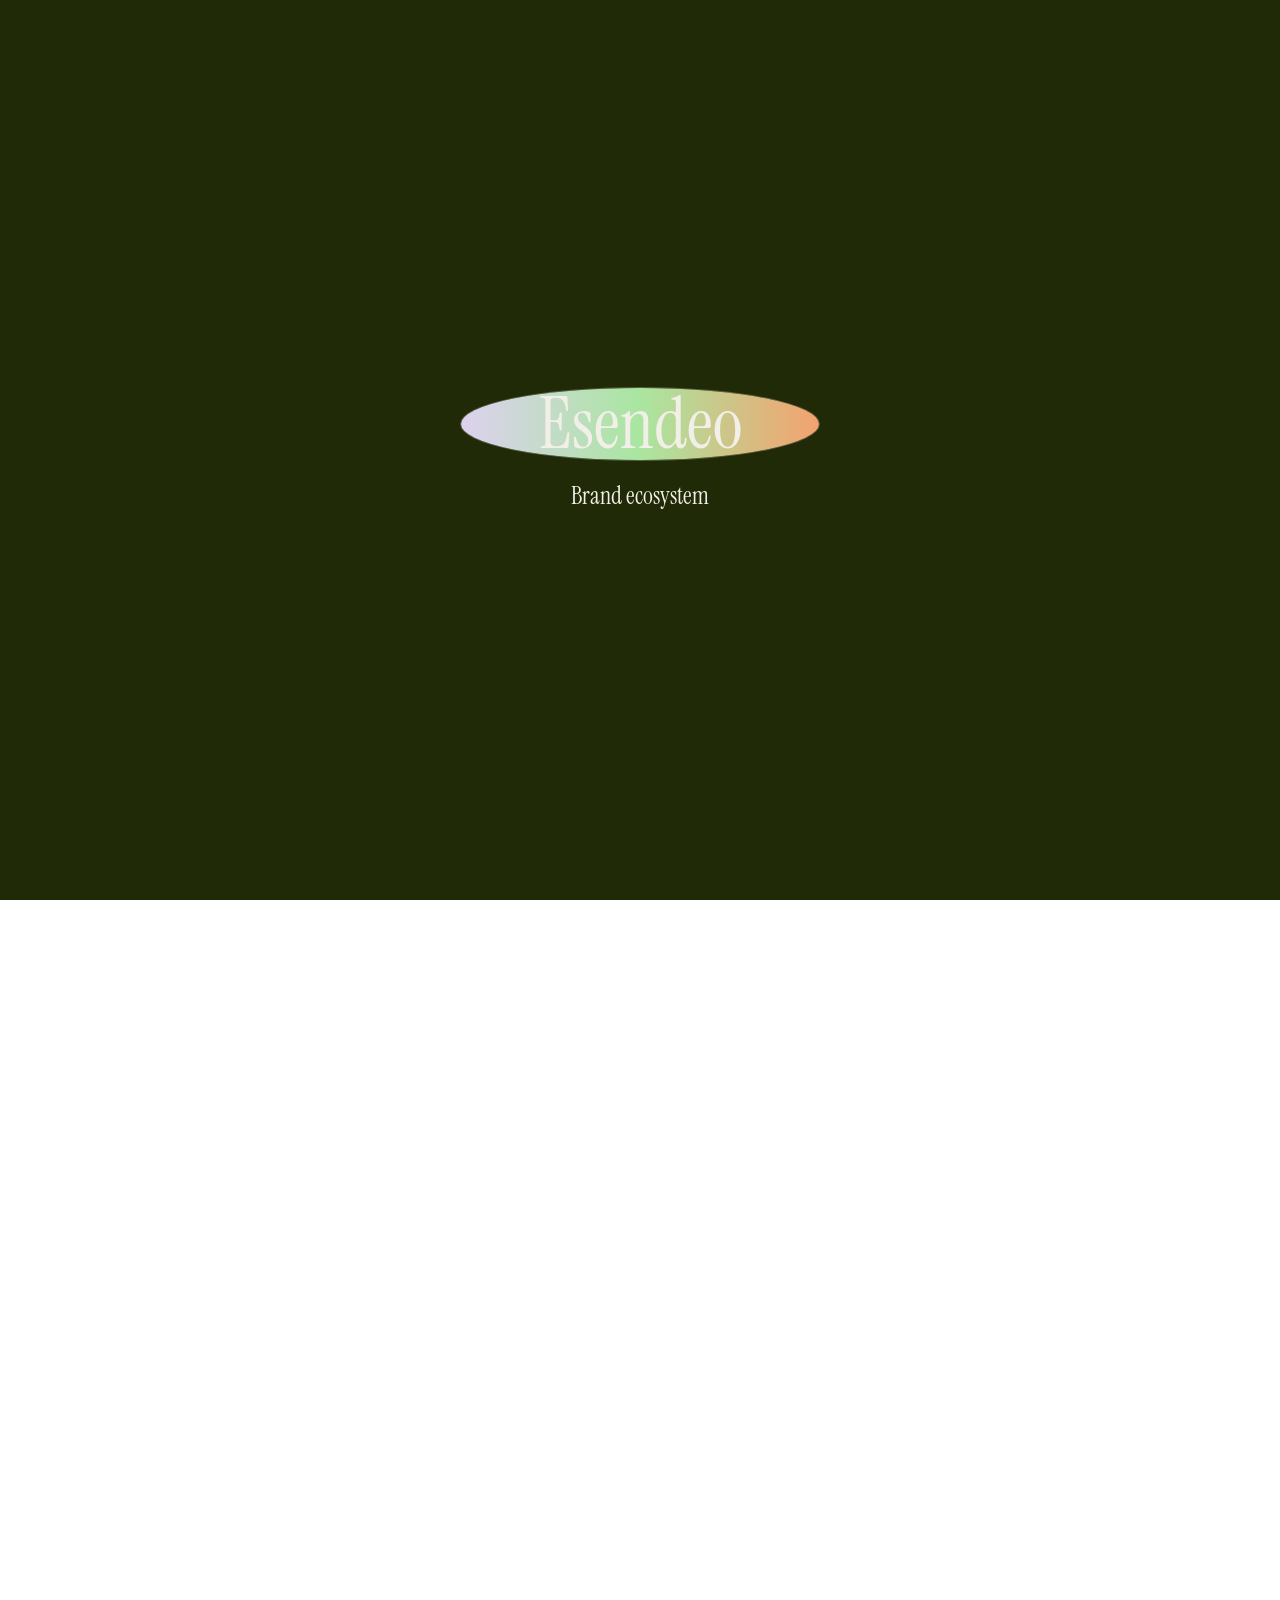
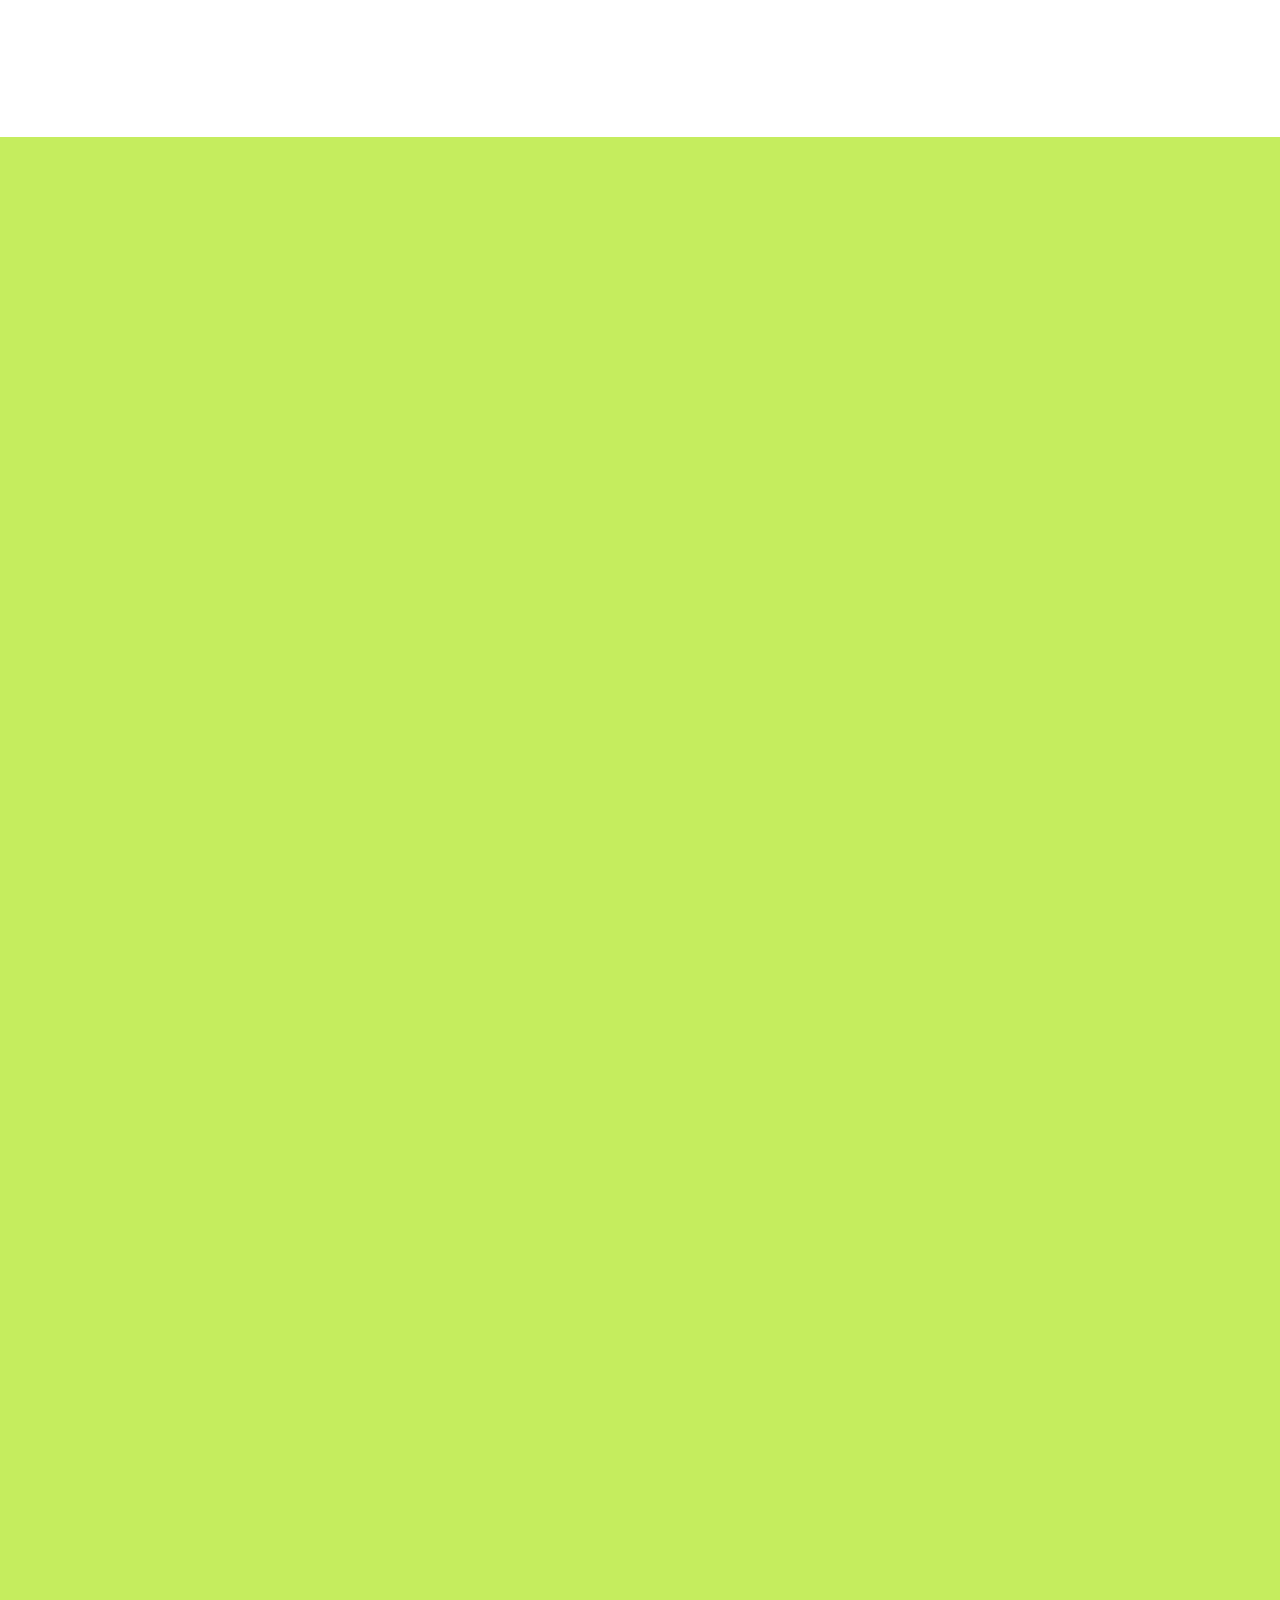
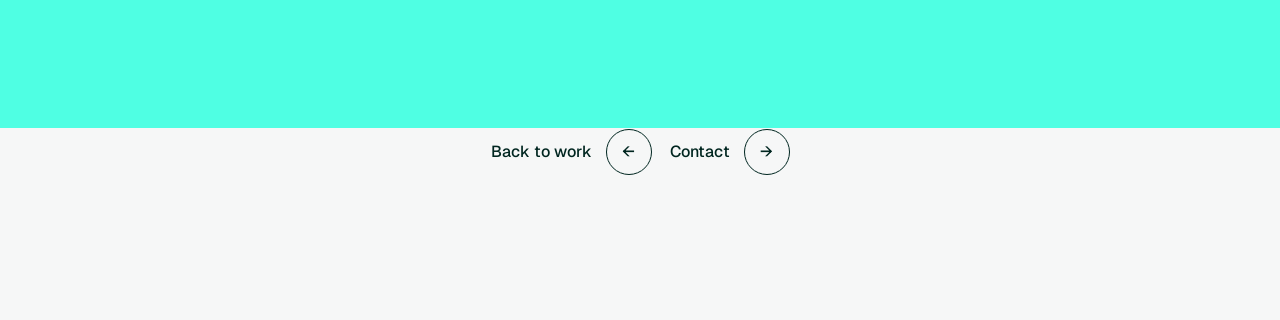
==== esendeo-brand-ecosystem.html @ ac30a831 "Add Esendeo brand ecosystem case study" ====
<!doctype html>
<html lang="en">
  <head>
    <meta charset="UTF-8" />
    <meta name="viewport" content="width=device-width, initial-scale=1.0" />
    <meta
      name="description"
      content="Esendeo case study by Chloé Chen: one visual foundation extended across brand identity, web design and communication."
    />
    <title>Esendeo Brand Ecosystem — Chloé Chen</title>
    <link rel="preconnect" href="https://fonts.googleapis.com" />
    <link rel="preconnect" href="https://fonts.gstatic.com" crossorigin />
    <link
      href="https://fonts.googleapis.com/css2?family=Geist:wght@300;400;500;600&amp;family=Instrument+Serif:ital,wght@0,400;1,400&amp;display=swap"
      rel="stylesheet"
    />
    <link rel="stylesheet" href="./src/styles.css?v=42" />
  </head>
  <body class="is-loading" data-page="case">
    <a class="skip-link" href="#main">Skip to content</a>
    <div class="loader" id="loader" aria-hidden="true">
      <div class="loader-mark"><span>Esendeo</span><i></i></div>
      <p>Brand ecosystem</p>
    </div>
    <div class="page-texture" aria-hidden="true"></div>

    <header class="header" aria-label="Portfolio navigation">
      <a class="brand" href="./index.html" aria-label="Chloé Chen home">
        <span>CC</span>
        <strong>Chloé Chen</strong>
      </a>
      <div class="header-center">
        <span>Product designer</span>
        <span>Case study · Brand to digital</span>
      </div>
      <nav class="nav" aria-label="Main navigation">
        <a href="./index.html">Home</a>
        <a class="is-active" href="./work.html">Work</a>
        <a href="./about.html">About</a>
        <a href="./contact.html">Contact</a>
      </nav>
    </header>

    <main class="case case--esendeo es3" id="main">
      <section class="es3-hero" aria-labelledby="es-title">
        <div class="es3-hero__copy reveal">
          <p>Brand identity · Web design · Communication</p>
          <h1 id="es-title">Esendeo</h1>
          <h2>One visual foundation.<br />An entire brand ecosystem.</h2>
        </div>
        <div class="es3-hero__composition reveal">
          <figure class="es3-hero__browser">
            <div><i></i><i></i><i></i><span>esendeo.com</span></div>
            <picture><img src="./assets/esendeo/source-website-home.png" alt="Esendeo homepage" /></picture>
          </figure>
          <figure class="es3-hero__logo"><img src="./assets/esendeo/source-logo-primary.png" alt="Esendeo logo" /></figure>
          <figure class="es3-hero__detail"><img src="./assets/esendeo/source-website-features.png" alt="Esendeo solution page detail" /></figure>
          <span class="es3-hero__loop" aria-hidden="true"></span>
        </div>
        <dl class="es3-meta reveal">
          <div><dt>Role</dt><dd>Product Designer</dd></div>
          <div><dt>Scope</dt><dd>Identity · Website · Communication</dd></div>
          <div><dt>Period</dt><dd>2022–2023</dd></div>
        </dl>
      </section>

      <section class="es3-context">
        <p class="es3-context__index reveal">01 / The world</p>
        <h2 class="reveal">Not a brand, a website and a campaign.<br /><em>One recognisable visual world.</em></h2>
        <p class="reveal">Esendeo is a SaaS platform for e-commerce logistics. I connected its identity, digital experience and communication into a system that could explain a complex B2B offer without becoming cold or generic.</p>
      </section>

      <section class="es3-foundation" aria-labelledby="foundation-title">
        <header class="es3-section-head reveal">
          <span>02 / The foundation</span>
          <h2 id="foundation-title">The visual grammar behind every touchpoint.</h2>
          <p>Bold Satoshi typography, a broad but controlled colour scale, organic crops and direct hierarchy gave the system both clarity and range.</p>
        </header>
        <div class="es3-foundation__canvas reveal">
          <div class="es3-type"><small>Satoshi / Bold</small><strong>We do<br />care.</strong><b>Brand typography became digital hierarchy.</b></div>
          <figure class="es3-logo"><img src="./assets/esendeo/source-logo-primary.png" alt="Esendeo primary logo lockup" loading="lazy" /></figure>
          <div class="es3-palette" aria-label="Esendeo brand palette">
            <span style="--c:#4fffe3"><b>Aqua</b><small>#4FFFE3</small></span>
            <span style="--c:#61c6ed"><b>Blue</b><small>#61C6ED</small></span>
            <span style="--c:#875eed"><b>Purple</b><small>#875EED</small></span>
            <span style="--c:#ed875e"><b>Orange</b><small>#ED875E</small></span>
            <span style="--c:#c5ed5e"><b>Lime</b><small>#C5ED5E</small></span>
          </div>
          <figure class="es3-type-spec"><img src="./assets/esendeo/source-typography-title.png" alt="Esendeo typography system" loading="lazy" /></figure>
          <div class="es3-principles"><span>Functional minimalism</span><span>Tech + human</span><span>Built to expand</span></div>
        </div>
      </section>

      <section class="es3-website" aria-labelledby="web-title">
        <header class="es3-section-head reveal">
          <span>03 / From identity to interface</span>
          <h2 id="web-title">The website made the system move.</h2>
          <p>Colour sets context. Type builds hierarchy. Cropped people and product moments make logistics concrete. The same grammar adapts to different audiences without changing identity.</p>
        </header>
        <div class="es3-tour reveal">
          <div class="es3-browser">
            <div class="es3-browser__bar"><i></i><i></i><i></i><span>esendeo.com</span></div>
            <div class="es3-browser__screen"><img src="./assets/esendeo/source-website-home.png" alt="Animated tour through the Esendeo homepage" loading="lazy" /></div>
          </div>
          <aside><img src="./assets/esendeo/source-website-home.png" alt="Full Esendeo homepage overview" loading="lazy" /><span>Full page / structure</span></aside>
        </div>
        <div class="es3-web-details reveal">
          <figure class="es3-web-detail es3-web-detail--hero"><img src="./assets/esendeo/source-website-features.png" alt="Esendeo solution page hero and social proof" loading="lazy" /><figcaption>Audience-specific entry point</figcaption></figure>
          <figure class="es3-web-detail es3-web-detail--flow"><img src="./assets/esendeo/source-website-home.png" alt="Esendeo four-step logistics flow" loading="lazy" /><figcaption>Product story as a visual rhythm</figcaption></figure>
          <figure class="es3-web-detail es3-web-detail--system"><img src="./assets/esendeo/source-website-solution-a.png" alt="Esendeo responsive solution page" loading="lazy" /><figcaption>One system, a different business context</figcaption></figure>
        </div>
      </section>

      <section class="es3-ecosystem" aria-labelledby="ecosystem-title">
        <header class="es3-section-head reveal">
          <span>04 / Brand ecosystem</span>
          <h2 id="ecosystem-title">One visual system, many touchpoints.</h2>
          <p>The identity continued into partner newsletters and printed sales material. Different formats, same voice—and enough flexibility to let each piece have its own composition.</p>
        </header>
        <div class="es3-ecosystem__composition reveal">
          <figure class="es3-mail es3-mail--shipping"><img src="./assets/esendeo/source-newsletter-shippingbo.png" alt="Esendeo and Shippingbo partnership newsletter" loading="lazy" /></figure>
          <figure class="es3-mail es3-mail--brick"><img src="./assets/esendeo/source-newsletter-brick.png" alt="Esendeo and Brick Par Brick partnership newsletter" loading="lazy" /></figure>
          <figure class="es3-flyer es3-flyer--a"><img src="./assets/esendeo/source-flyer-front.png" alt="Esendeo printed flyer" loading="lazy" /></figure>
          <figure class="es3-flyer es3-flyer--b"><img src="./assets/esendeo/source-flyer-front-v2.png" alt="Alternative Esendeo printed flyer" loading="lazy" /></figure>
          <strong aria-hidden="true">Designed to stay<br />consistent as it grows.</strong>
        </div>
      </section>

      <section class="es3-outcome">
        <p class="reveal">The result</p>
        <h2 class="reveal">A shared foundation teams could reuse—without every new touchpoint starting from zero.</h2>
        <div class="es3-outcome__list reveal"><span>Consistent brand expression</span><span>Reusable digital patterns</span><span>Clearer cross-team production</span></div>
      </section>

      <section class="project-next">
        <a class="round-link" href="./work.html"><span>Back to work</span><i aria-hidden="true">←</i></a>
        <a class="round-link" href="./contact.html"><span>Contact</span><i aria-hidden="true">→</i></a>
      </section>
    </main>

    <script src="./src/main.js?v=20"></script>
  </body>
</html>
---- src/styles.css ----
:root {
  --paper: #f1efe7;
  --paper-deep: #e2dfd2;
  --ink: #344314;
  --ink-soft: rgba(52, 67, 20, 0.68);
  --night: #202a06;
  --lilac: #ddd1ef;
  --blue: #cfe9f8;
  --green: #a9e6a0;
  --orange: #f4a26f;
  --rose: #efb9c8;
  --cream: #fff9da;
  --line: rgba(52, 67, 20, 0.16);
  --line-strong: rgba(52, 67, 20, 0.34);
  --font-sans: "Geist", -apple-system, BlinkMacSystemFont, "Segoe UI", sans-serif;
  --font-serif: "Instrument Serif", Georgia, serif;
  --grid: minmax(20px, 50px) repeat(5, minmax(0, 1fr)) minmax(20px, 50px);
  --ease: cubic-bezier(0.22, 1, 0.36, 1);
}

/* Esendeo final web case — composed from the original source-file nodes. */
.es3 {
  --es3-ink: #002620;
  --es3-aqua: #4fffe3;
  --es3-blue: #61c6ed;
  --es3-purple: #875eed;
  --es3-orange: #ed875e;
  --es3-lime: #c5ed5e;
  --es3-paper: #f6f7f7;
  color: var(--es3-ink);
  background: var(--es3-paper);
  font-family: "Satoshi", var(--font-sans);
}

.es3 figure { margin: 0; }
.es3 img { display: block; width: 100%; }

.es3-hero {
  position: relative;
  display: grid;
  grid-template-columns: minmax(420px, .78fr) minmax(560px, 1.22fr);
  align-items: center;
  min-height: 100dvh;
  padding: 124px 50px 62px;
  overflow: hidden;
  background: #f7f7f5;
}

.es3-hero::before {
  content: "";
  position: absolute;
  width: 29vw;
  aspect-ratio: 1;
  left: -12vw;
  top: 18%;
  border: 1px solid rgba(0,38,32,.15);
  border-radius: 50%;
  background: var(--es3-lime);
}

.es3-hero__copy { position: relative; z-index: 4; align-self: center; }
.es3-hero__copy > p,
.es3-context__index,
.es3-section-head > span,
.es3-outcome > p {
  margin: 0 0 22px;
  font-size: 11px;
  font-weight: 600;
  letter-spacing: .15em;
  text-transform: uppercase;
}

.es3-hero__copy h1 {
  margin: 0;
  font-size: clamp(92px, 10.4vw, 180px);
  font-weight: 600;
  letter-spacing: -.085em;
  line-height: .75;
}

.es3-hero__copy h2 {
  max-width: 620px;
  margin: 42px 0 0;
  font-size: clamp(31px, 3vw, 52px);
  font-weight: 400;
  letter-spacing: -.05em;
  line-height: .98;
}

.es3-hero__composition { position: relative; z-index: 2; min-width: 0; aspect-ratio: 1.13; }
.es3-hero__browser {
  position: absolute;
  z-index: 2;
  inset: 8% -8% 4% 5%;
  overflow: hidden;
  border: 9px solid #111;
  border-bottom-width: 15px;
  border-radius: 16px 16px 8px 8px;
  background: white;
  box-shadow: 0 35px 70px rgba(0,38,32,.16);
  transform: rotate(2.5deg);
}
.es3-hero__browser > div { position: relative; display: flex; align-items: center; gap: 6px; height: 30px; padding: 0 12px; background: #f4f4f2; }
.es3-hero__browser > div i { width: 6px; height: 6px; border-radius: 50%; background: #bbb; }
.es3-hero__browser > div span { position: absolute; left: 50%; transform: translateX(-50%); color: #777; font-size: 9px; }
.es3-hero__browser picture { display: block; height: calc(100% - 30px); overflow: hidden; }
.es3-hero__browser picture img { width: 100%; height: auto; transform: translateY(-.2%); }
.es3-hero__logo { position: absolute; z-index: 4; width: 31%; left: -5%; bottom: 0; overflow: hidden; aspect-ratio: 1.35; border: 1px solid rgba(0,38,32,.12); background: white; transform: rotate(-7deg); box-shadow: 0 18px 45px rgba(0,38,32,.13); }
.es3-hero__logo img { width: 180%; max-width: none; height: 100%; object-fit: cover; object-position: center; transform: translateX(-22%); }
.es3-hero__detail { position: absolute; z-index: 4; width: 25%; right: -7%; bottom: -4%; overflow: hidden; aspect-ratio: .72; border: 7px solid white; background: var(--es3-blue); transform: rotate(8deg); box-shadow: 0 18px 45px rgba(0,38,32,.14); }
.es3-hero__detail img { height: auto; transform: translateY(-1%); }
.es3-hero__loop { position: absolute; z-index: 3; width: 150px; height: 80px; top: 1%; right: 3%; border: 5px solid var(--es3-orange); border-radius: 50%; transform: rotate(-17deg); }
.es3-hero__loop::after { content: ""; position: absolute; width: 52px; height: 5px; right: -28px; bottom: 1px; background: var(--es3-orange); transform: rotate(26deg); }

.es3-meta { position: absolute; z-index: 5; left: 50px; bottom: 40px; display: grid; grid-template-columns: repeat(3, max-content); gap: 42px; margin: 0; }
.es3-meta div { display: grid; gap: 4px; }
.es3-meta dt { color: rgba(0,38,32,.52); font-size: 10px; letter-spacing: .1em; text-transform: uppercase; }
.es3-meta dd { margin: 0; font-size: 13px; font-weight: 500; }

.es3-context { padding: 17vh 50px 18vh; background: #fff; }
.es3-context h2 { max-width: 1380px; margin: 0; font-size: clamp(58px, 7.7vw, 128px); font-weight: 500; letter-spacing: -.07em; line-height: .86; }
.es3-context h2 em { color: var(--es3-purple); font-style: normal; font-weight: inherit; }
.es3-context > p:last-child { max-width: 690px; margin: 56px 0 0 auto; color: rgba(0,38,32,.68); font-size: 18px; line-height: 1.65; }

.es3-foundation { padding: 14vh 50px 15vh; background: var(--es3-lime); }
.es3-section-head { display: grid; grid-template-columns: minmax(0, 1fr) minmax(280px, .38fr); gap: 7vw; align-items: end; }
.es3-section-head > span { grid-column: 1 / -1; margin-bottom: 0; }
.es3-section-head h2 { max-width: 1050px; margin: 0; font-size: clamp(54px, 6.7vw, 112px); font-weight: 500; letter-spacing: -.065em; line-height: .88; }
.es3-section-head > p { max-width: 54ch; margin: 0 0 6px; color: rgba(0,38,32,.68); font-size: 16px; line-height: 1.65; }

.es3-foundation__canvas { display: grid; grid-template-columns: 1.05fr .95fr; grid-template-rows: minmax(420px, 38vw) auto auto; gap: 2px; margin-top: 9vh; border: 2px solid var(--es3-ink); background: var(--es3-ink); }
.es3-foundation__canvas > * { background: white; }
.es3-type { display: flex; flex-direction: column; padding: clamp(28px, 4vw, 64px); overflow: hidden; }
.es3-type small { font-size: 11px; letter-spacing: .14em; text-transform: uppercase; }
.es3-type strong { margin: auto 0; font-size: clamp(84px, 10vw, 170px); font-weight: 600; letter-spacing: -.09em; line-height: .68; }
.es3-type b { font-size: 15px; font-weight: 500; }
.es3-logo { overflow: hidden; }
.es3-logo img { width: 150%; max-width: none; height: 100%; object-fit: cover; transform: translateX(-17%); }
.es3-palette { grid-column: 1 / -1; display: grid; grid-template-columns: repeat(5, 1fr); }
.es3-palette span { display: flex; flex-direction: column; justify-content: space-between; min-height: 205px; padding: 20px; background: var(--c); }
.es3-palette b { font-size: 13px; font-weight: 500; }
.es3-palette small { font-size: 11px; letter-spacing: .05em; }
.es3-type-spec { grid-column: 1 / -1; overflow: hidden; height: 240px; }
.es3-type-spec img { width: 145%; max-width: none; height: 100%; object-fit: cover; object-position: left top; }
.es3-principles { grid-column: 1 / -1; display: grid; grid-template-columns: repeat(3, 1fr); }
.es3-principles span { padding: 27px; border-right: 2px solid var(--es3-ink); font-size: clamp(18px, 2vw, 28px); letter-spacing: -.03em; }
.es3-principles span:last-child { border-right: 0; }

.es3-website { padding: 15vh 50px 17vh; background: var(--es3-paper); }
.es3-tour { display: grid; grid-template-columns: minmax(0, 1fr) 170px; gap: 26px; align-items: stretch; margin-top: 10vh; }
.es3-browser { overflow: hidden; border: 10px solid #121212; border-bottom-width: 16px; border-radius: 18px 18px 9px 9px; background: white; box-shadow: 0 36px 80px rgba(0,38,32,.16); }
.es3-browser__bar { position: relative; display: flex; align-items: center; gap: 7px; height: 34px; padding: 0 14px; background: #f5f5f3; border-bottom: 1px solid #ddd; }
.es3-browser__bar i { width: 7px; height: 7px; border-radius: 50%; background: #bbb; }
.es3-browser__bar span { position: absolute; left: 50%; transform: translateX(-50%); color: #777; font-size: 10px; }
.es3-browser__screen { position: relative; overflow: hidden; height: clamp(500px, 52vw, 760px); }
.es3-browser__screen img { position: absolute; inset: 0 auto auto 0; width: 100%; height: auto; animation: es3-tour 16s cubic-bezier(.22,1,.36,1) infinite; }
@keyframes es3-tour { 0%,15%{transform:translateY(0)} 42%,58%{transform:translateY(-36%)} 85%,100%{transform:translateY(-72%)} }
.es3-tour > aside { position: relative; overflow: hidden; border: 1px solid rgba(0,38,32,.16); background: white; }
.es3-tour > aside img { height: 100%; object-fit: cover; object-position: top; }
.es3-tour > aside span { position: absolute; right: 10px; bottom: 10px; padding: 7px 9px; background: white; font-size: 9px; letter-spacing: .08em; text-transform: uppercase; }

.es3-web-details { display: grid; grid-template-columns: 1.1fr .9fr 1fr; grid-template-rows: 1fr; gap: 20px; align-items: start; margin-top: 11vh; }
.es3-web-detail { position: relative; overflow: hidden; aspect-ratio: .82; background: white; box-shadow: 0 25px 55px rgba(0,38,32,.1); }
.es3-web-detail:nth-child(2) { margin-top: 10vh; }
.es3-web-detail img { width: 100%; height: auto; }
.es3-web-detail--hero img { transform: translateY(0); }
.es3-web-detail--flow img { transform: translateY(-18%); }
.es3-web-detail--system img { transform: translateY(-1%); }
.es3-web-detail figcaption { position: absolute; left: 16px; bottom: 16px; max-width: calc(100% - 32px); padding: 9px 12px; border: 1px solid rgba(0,38,32,.2); border-radius: 999px; background: rgba(255,255,255,.96); font-size: 10px; letter-spacing: .06em; text-transform: uppercase; }

.es3-ecosystem { padding: 15vh 50px 18vh; overflow: hidden; background: var(--es3-purple); color: white; }
.es3-ecosystem .es3-section-head > p { color: rgba(255,255,255,.76); }
.es3-ecosystem__composition { position: relative; min-height: min(1160px, 87vw); margin-top: 10vh; }
.es3-ecosystem__composition figure { position: absolute; overflow: hidden; background: white; box-shadow: 0 35px 70px rgba(20,8,50,.24); }
.es3-mail--shipping { z-index: 2; width: 33%; left: 3%; top: 4%; aspect-ratio: .64; transform: rotate(-5deg); }
.es3-mail--brick { z-index: 1; width: 30%; left: 25%; top: 17%; aspect-ratio: .58; transform: rotate(4deg); }
.es3-mail img { height: 100%; object-fit: cover; object-position: top; }
.es3-flyer { width: 28%; aspect-ratio: 595 / 842; }
.es3-flyer--a { z-index: 4; right: 22%; bottom: 0; transform: rotate(-7deg); }
.es3-flyer--b { z-index: 3; right: 3%; bottom: 8%; transform: rotate(6deg); }
.es3-ecosystem__composition > strong { position: absolute; z-index: 5; right: 1%; top: 3%; font-size: clamp(52px, 7vw, 118px); font-weight: 600; letter-spacing: -.075em; line-height: .78; text-align: right; }

.es3-outcome { padding: 17vh 50px 15vh; background: var(--es3-aqua); }
.es3-outcome h2 { max-width: 1300px; margin: 0; font-size: clamp(56px, 7.4vw, 124px); font-weight: 500; letter-spacing: -.07em; line-height: .86; }
.es3-outcome__list { display: grid; grid-template-columns: repeat(3, 1fr); margin-top: 11vh; border-top: 1px solid rgba(0,38,32,.35); border-bottom: 1px solid rgba(0,38,32,.35); }
.es3-outcome__list span { padding: 24px 20px 24px 0; border-right: 1px solid rgba(0,38,32,.35); font-size: 15px; }
.es3-outcome__list span:not(:first-child) { padding-left: 20px; }
.es3-outcome__list span:last-child { border-right: 0; }

.work-card__visual--esendeo { background: #dffb64; }
.work-esendeo-sheet { object-position: center top; }

@media (prefers-reduced-motion: reduce) {
  .es3-browser__screen img { animation: none; transform: translateY(-22%); }
}

@media (max-width: 1100px) {
  .es3-hero { grid-template-columns: .72fr 1.28fr; padding-inline: 32px; }
  .es3-meta { left: 32px; }
  .es3-context,
  .es3-foundation,
  .es3-website,
  .es3-ecosystem,
  .es3-outcome { padding-left: 32px; padding-right: 32px; }
}

@media (max-width: 767px) {
  .es3-hero { display: block; min-height: auto; padding: 120px 20px 38px; }
  .es3-hero::before { width: 75vw; left: -38vw; top: 13%; }
  .es3-hero__copy h1 { font-size: clamp(82px, 24vw, 116px); }
  .es3-hero__copy h2 { margin-top: 30px; font-size: clamp(30px, 9vw, 44px); }
  .es3-hero__composition { margin-top: 48px; aspect-ratio: .95; }
  .es3-hero__browser { inset: 2% -22% 8% 2%; border-width: 6px; border-bottom-width: 10px; }
  .es3-hero__logo { width: 42%; left: -3%; bottom: 0; }
  .es3-hero__detail { width: 31%; right: -5%; bottom: 0; }
  .es3-hero__loop { width: 100px; height: 54px; }
  .es3-meta { position: relative; left: auto; bottom: auto; grid-template-columns: 1fr; gap: 14px; margin-top: 38px; padding-top: 22px; border-top: 1px solid rgba(0,38,32,.22); }
  .es3-meta div { grid-template-columns: 76px 1fr; }
  .es3-context,
  .es3-foundation,
  .es3-website,
  .es3-ecosystem,
  .es3-outcome { padding: 11vh 20px; }
  .es3-context h2,
  .es3-section-head h2,
  .es3-outcome h2 { font-size: clamp(48px, 14vw, 68px); }
  .es3-context > p:last-child { margin: 38px 0 0; font-size: 16px; }
  .es3-section-head { display: block; }
  .es3-section-head > span { margin-bottom: 22px; }
  .es3-section-head > p { margin-top: 26px; }
  .es3-foundation__canvas { grid-template-columns: 1fr; grid-template-rows: auto; margin-top: 55px; }
  .es3-type { min-height: 420px; }
  .es3-type strong { font-size: 102px; }
  .es3-logo { min-height: 300px; }
  .es3-palette { grid-column: auto; grid-template-columns: 1fr 1fr; }
  .es3-palette span { min-height: 135px; }
  .es3-palette span:last-child { grid-column: 1 / -1; }
  .es3-type-spec,
  .es3-principles { grid-column: auto; }
  .es3-type-spec { height: 190px; }
  .es3-principles { grid-template-columns: 1fr; }
  .es3-principles span { border-right: 0; border-bottom: 2px solid var(--es3-ink); }
  .es3-principles span:last-child { border-bottom: 0; }
  .es3-tour { grid-template-columns: 1fr; gap: 0; margin-top: 55px; }
  .es3-browser { border-width: 6px; border-bottom-width: 10px; border-radius: 12px 12px 6px 6px; }
  .es3-browser__screen { height: 64vw; min-height: 300px; }
  .es3-tour > aside { display: none; }
  .es3-web-details { display: grid; grid-template-columns: 1fr; gap: 20px; margin-top: 50px; }
  .es3-web-detail { aspect-ratio: .9; }
  .es3-web-detail:nth-child(2) { margin-top: 0; }
  .es3-ecosystem__composition { min-height: 900px; margin-top: 55px; }
  .es3-mail--shipping { width: 65%; left: -5%; top: 2%; }
  .es3-mail--brick { width: 58%; left: 40%; top: 13%; }
  .es3-flyer { width: 55%; }
  .es3-flyer--a { right: 43%; bottom: 0; }
  .es3-flyer--b { right: -2%; bottom: 4%; }
  .es3-ecosystem__composition > strong { top: 48%; right: -2%; font-size: 52px; }
  .es3-outcome__list { grid-template-columns: 1fr; margin-top: 55px; }
  .es3-outcome__list span,
  .es3-outcome__list span:not(:first-child) { padding: 17px 0; border-right: 0; border-bottom: 1px solid rgba(0,38,32,.35); }
  .es3-outcome__list span:last-child { border-bottom: 0; }
}

/* Esendeo — brand foundation translated into a responsive case study. */
.case--esendeo {
  --es-ink: #092f2b;
  --es-lime: #d9ff79;
  --es-aqua: #c8f6f2;
  --es-lilac: #d9ccff;
  --es-peach: #ffd7c8;
  overflow: hidden;
  color: var(--es-ink);
  background: #f7f7f5;
}

.case--esendeo img {
  display: block;
  max-width: 100%;
}

.es-hero {
  position: relative;
  display: grid;
  grid-template-columns: minmax(0, 0.82fr) minmax(540px, 1.18fr);
  align-items: center;
  min-height: 100dvh;
  padding: 132px 50px 48px;
  background: #f7f7f5;
}

.es-hero__copy {
  position: relative;
  z-index: 3;
  max-width: 780px;
}

.es-hero__copy > p,
.es-intro__copy > span,
.es-foundation__head > span,
.es-web__copy > span,
.es-ecosystem__copy > span,
.es-impact__copy > span {
  display: block;
  margin-bottom: 24px;
  font-size: 12px;
  font-weight: 600;
  letter-spacing: 0.13em;
  text-transform: uppercase;
}

.es-hero__copy h1 {
  margin: 0;
  font-size: clamp(82px, 10vw, 176px);
  font-weight: 500;
  letter-spacing: -0.075em;
  line-height: 0.78;
}

.es-hero__copy h2 {
  max-width: 620px;
  margin: 38px 0 0;
  font-size: clamp(30px, 3.2vw, 55px);
  font-weight: 400;
  letter-spacing: -0.045em;
  line-height: 0.98;
}

.es-hero__art {
  position: relative;
  z-index: 1;
  min-width: 0;
  aspect-ratio: 1.15 / 1;
}

.es-hero__image {
  position: absolute;
  z-index: 2;
  inset: 7% -10% 2% -8%;
  overflow: hidden;
  margin: 0;
  border-radius: 2px;
  background: white;
  box-shadow: 0 36px 80px rgba(9, 47, 43, 0.13);
  transform: rotate(2.8deg);
}

.es-hero__image img {
  width: 176%;
  max-width: none;
  height: 100%;
  object-fit: cover;
  object-position: right center;
  transform: translateX(-9%);
}

.es-shape {
  position: absolute;
  display: block;
  border: 1px solid rgba(9, 47, 43, 0.14);
}

.es-shape--lime { width: 39%; aspect-ratio: 1; left: -17%; bottom: 1%; border-radius: 50%; background: var(--es-lime); }
.es-shape--cyan { width: 24%; aspect-ratio: 1.65; top: 0; right: -6%; border-radius: 999px; background: var(--es-aqua); transform: rotate(-13deg); }
.es-shape--peach { width: 18%; aspect-ratio: 1; right: 5%; bottom: -2%; background: var(--es-peach); clip-path: polygon(50% 0, 62% 34%, 100% 22%, 70% 52%, 100% 78%, 62% 68%, 50% 100%, 38% 68%, 0 78%, 30% 52%, 0 22%, 38% 34%); }

.es-meta {
  position: absolute;
  z-index: 4;
  left: 50px;
  bottom: 42px;
  display: grid;
  grid-template-columns: repeat(3, max-content);
  gap: 44px;
  margin: 0;
}

.es-meta div { display: grid; gap: 5px; }
.es-meta dt { color: rgba(9, 47, 43, 0.55); font-size: 11px; text-transform: uppercase; letter-spacing: 0.12em; }
.es-meta dd { margin: 0; font-size: 14px; font-weight: 500; }

.es-intro {
  display: grid;
  grid-template-columns: minmax(280px, 0.7fr) minmax(0, 1.3fr);
  gap: 7vw;
  align-items: center;
  padding: 13vh 50px;
  background: #fff;
}

.es-intro__copy { max-width: 650px; }
.es-intro__copy h2,
.es-foundation__head h2,
.es-web__copy h2,
.es-solutions__head h2,
.es-ecosystem__copy h2,
.es-impact__copy h2 {
  margin: 0;
  font-size: clamp(48px, 6.3vw, 104px);
  font-weight: 400;
  letter-spacing: -0.06em;
  line-height: 0.9;
}

.es-intro__copy p,
.es-foundation__head p,
.es-web__copy p,
.es-solutions__head p,
.es-ecosystem__copy p,
.es-impact__copy > p {
  max-width: 62ch;
  margin: 30px 0 0;
  color: rgba(9, 47, 43, 0.68);
  font-size: 17px;
  line-height: 1.65;
}

.es-intro__visual {
  overflow: hidden;
  margin: 0;
  aspect-ratio: 1.25;
  background: var(--es-lime);
  transform: rotate(-1.6deg);
}

.es-intro__visual img { width: 138%; max-width: none; height: 100%; object-fit: cover; object-position: 63% center; }

.es-foundation {
  padding: 13vh 50px 16vh;
  background: var(--es-lime);
}

.es-foundation__head { display: grid; grid-template-columns: minmax(0, 1fr) minmax(280px, 0.35fr); align-items: end; gap: 6vw; }
.es-foundation__head > span { grid-column: 1 / -1; margin-bottom: 0; }
.es-foundation__head h2 { max-width: 980px; }
.es-foundation__head p { margin: 0 0 7px; }

.es-foundation__board {
  display: grid;
  grid-template-columns: 1.25fr repeat(3, 0.72fr);
  grid-template-rows: minmax(270px, auto) minmax(210px, auto);
  gap: 2px;
  margin-top: 9vh;
  border: 2px solid var(--es-ink);
  background: var(--es-ink);
}

.es-foundation__board > div { background: #fff; }
.es-foundation__word { grid-row: 1 / 3; padding: clamp(28px, 4vw, 64px); }
.es-foundation__word span { font-size: 13px; text-transform: uppercase; letter-spacing: 0.12em; }
.es-foundation__word strong { display: block; margin-top: 8vh; font-size: clamp(58px, 7vw, 116px); font-weight: 500; letter-spacing: -0.07em; line-height: 0.8; }
.es-foundation__palette { grid-column: 2 / 5; display: grid; grid-template-columns: repeat(4, 1fr); }
.es-foundation__palette span { display: flex; align-items: flex-end; min-height: 270px; padding: 18px; background: var(--swatch); font-size: 12px; text-transform: uppercase; letter-spacing: 0.1em; }
.es-foundation__principle { padding: 28px; }
.es-foundation__principle b { display: block; font-size: 12px; }
.es-foundation__principle p { margin: 32px 0 8px; font-size: 24px; font-weight: 500; letter-spacing: -0.035em; }
.es-foundation__principle small { color: rgba(9,47,43,.62); font-size: 13px; line-height: 1.5; }
.es-foundation__mark { display: none; }

.es-web {
  padding: 15vh 50px 12vh;
  background: #f7f7f5;
}

.es-web__copy { display: grid; grid-template-columns: minmax(0, 1.1fr) minmax(280px, 0.48fr); gap: 7vw; align-items: end; }
.es-web__copy > span { grid-column: 1 / -1; margin-bottom: 0; }
.es-web__copy h2 { max-width: 980px; }
.es-web__copy p { margin: 0 0 8px; }

.es-web__stage { display: grid; grid-template-columns: minmax(0, 1fr) 180px; gap: 28px; align-items: stretch; margin-top: 10vh; }
.es-browser { overflow: hidden; border: 10px solid #111; border-bottom-width: 16px; border-radius: 18px 18px 9px 9px; background: white; box-shadow: 0 32px 70px rgba(9,47,43,.16); }
.es-browser__bar { position: relative; display: flex; align-items: center; gap: 7px; height: 35px; padding: 0 14px; background: #f5f5f3; border-bottom: 1px solid #ddd; }
.es-browser__bar i { width: 7px; height: 7px; border-radius: 50%; background: #bbb; }
.es-browser__bar span { position: absolute; left: 50%; transform: translateX(-50%); color: #777; font-size: 10px; }
.es-browser__viewport { position: relative; overflow: hidden; height: clamp(500px, 52vw, 760px); }
.es-browser__viewport img { position: absolute; top: -5%; left: 0; width: 315%; max-width: none; height: auto; animation: es-site-tour 16s cubic-bezier(.22,1,.36,1) infinite; }
@keyframes es-site-tour {
  0%, 14% { transform: translate3d(-32%, 0, 0); }
  40%, 58% { transform: translate3d(-32%, -28%, 0); }
  84%, 100% { transform: translate3d(-32%, -51%, 0); }
}
.es-page-strip { overflow: hidden; margin: 0; border: 1px solid rgba(9,47,43,.18); background: white; }
.es-page-strip img { width: 100%; height: 100%; object-fit: cover; object-position: center top; }
.es-web__note { margin: 24px 0 0; color: rgba(9,47,43,.55); font-size: 12px; letter-spacing: .05em; text-align: right; }

.es-solutions { padding: 13vh 50px 15vh; background: var(--es-lilac); }
.es-solutions__head { max-width: 980px; }
.es-solutions__head h2 { max-width: 900px; }
.es-solutions__crops { display: grid; grid-template-columns: 1.08fr .92fr 1.05fr; gap: 18px; align-items: start; margin-top: 9vh; }
.es-solution { position: relative; overflow: hidden; margin: 0; aspect-ratio: .72; background: white; box-shadow: 0 25px 55px rgba(80,65,120,.13); }
.es-solution:nth-child(2) { margin-top: 11vh; }
.es-solution img { width: 400%; max-width: none; height: auto; }
.es-solution--one img { transform: translateX(0); }
.es-solution--two img { transform: translateX(-25%); }
.es-solution--three img { transform: translateX(-50%); }
.es-solution figcaption { position: absolute; top: 18px; left: 18px; padding: 9px 13px; border: 1px solid var(--es-ink); border-radius: 999px; background: rgba(255,255,255,.94); font-size: 11px; text-transform: uppercase; letter-spacing: .08em; }

.es-ecosystem { padding: 15vh 50px 20vh; background: #fff; }
.es-ecosystem__copy { max-width: 1030px; }
.es-ecosystem__art { position: relative; min-height: min(950px, 73vw); margin-top: 9vh; }
.es-ecosystem__art figure { position: absolute; overflow: hidden; margin: 0; box-shadow: 0 34px 70px rgba(9,47,43,.14); }
.es-ecosystem__newsletter { z-index: 1; top: 0; left: 0; width: 62%; aspect-ratio: .92; background: var(--es-lilac); transform: rotate(-2.5deg); }
.es-ecosystem__newsletter img { width: 122%; max-width: none; height: 100%; object-fit: cover; object-position: 8% center; }
.es-ecosystem__flyer { z-index: 2; right: 0; bottom: 0; width: 58%; aspect-ratio: 1.18; background: #eef0f2; transform: rotate(3deg); }
.es-ecosystem__flyer img { width: 133%; max-width: none; height: 100%; object-fit: cover; object-position: 34% center; }
.es-ecosystem__art > strong { position: absolute; z-index: 3; top: 12%; right: 2%; color: var(--es-ink); font-size: clamp(54px, 7.5vw, 126px); font-weight: 500; letter-spacing: -.075em; line-height: .78; text-align: right; }

.es-impact { display: grid; grid-template-columns: minmax(320px, .7fr) minmax(0, 1.3fr); gap: 7vw; align-items: center; padding: 14vh 50px; background: var(--es-aqua); }
.es-impact__copy { max-width: 680px; }
.es-impact__copy h2 { font-size: clamp(48px, 5.5vw, 90px); }
.es-impact__copy ul { display: grid; gap: 0; margin: 45px 0 0; padding: 0; list-style: none; border-top: 1px solid rgba(9,47,43,.28); }
.es-impact__copy li { padding: 16px 0; border-bottom: 1px solid rgba(9,47,43,.28); font-size: 14px; }
.es-impact__visual { overflow: hidden; margin: 0; aspect-ratio: 1.25; background: #fff; transform: rotate(1.5deg); box-shadow: 0 28px 65px rgba(9,47,43,.14); }
.es-impact__visual img { width: 145%; max-width: none; height: 100%; object-fit: cover; object-position: 52% center; }

.work-card__visual--esendeo { overflow: hidden; background: var(--paper-deep); }
.work-esendeo-sheet { width: 100%; height: 100%; object-fit: cover; transition: transform 700ms var(--ease); }
.work-card:hover .work-esendeo-sheet,
.work-card:focus-visible .work-esendeo-sheet { transform: scale(1.035); }

@media (prefers-reduced-motion: reduce) {
  .es-browser__viewport img { animation: none; transform: translate3d(-32%, -18%, 0); }
}

@media (max-width: 1024px) {
  .es-hero { grid-template-columns: .78fr 1.22fr; padding-inline: 32px; }
  .es-meta { left: 32px; }
  .es-intro,
  .es-foundation,
  .es-web,
  .es-solutions,
  .es-ecosystem,
  .es-impact { padding-left: 32px; padding-right: 32px; }
  .es-foundation__board { grid-template-columns: 1fr repeat(3, .78fr); }
  .es-foundation__word strong { font-size: clamp(52px, 7vw, 84px); }
  .es-web__stage { grid-template-columns: minmax(0, 1fr) 130px; }
}

@media (max-width: 767px) {
  .es-hero { display: block; min-height: auto; padding: 126px 20px 34px; }
  .es-hero__copy h1 { font-size: clamp(76px, 23vw, 112px); }
  .es-hero__copy h2 { max-width: 420px; margin-top: 28px; font-size: clamp(32px, 9vw, 46px); }
  .es-hero__art { margin-top: 40px; aspect-ratio: 1 / .92; }
  .es-hero__image { inset: 4% -18% 4% -4%; }
  .es-hero__image img { width: 182%; }
  .es-meta { position: relative; left: auto; bottom: auto; grid-template-columns: 1fr; gap: 16px; margin-top: 34px; padding-top: 24px; border-top: 1px solid rgba(9,47,43,.2); }
  .es-meta div { grid-template-columns: 78px 1fr; align-items: baseline; }
  .es-intro,
  .es-impact { grid-template-columns: 1fr; gap: 55px; padding: 11vh 20px; }
  .es-intro__visual { aspect-ratio: .9; }
  .es-foundation,
  .es-web,
  .es-solutions,
  .es-ecosystem { padding: 11vh 20px; }
  .es-intro__copy h2,
  .es-foundation__head h2,
  .es-web__copy h2,
  .es-solutions__head h2,
  .es-ecosystem__copy h2,
  .es-impact__copy h2 { font-size: clamp(46px, 13.5vw, 66px); }
  .es-foundation__head,
  .es-web__copy { display: block; }
  .es-foundation__head > span,
  .es-web__copy > span { margin-bottom: 24px; }
  .es-foundation__head p,
  .es-web__copy p { margin-top: 26px; }
  .es-foundation__board { display: grid; grid-template-columns: 1fr 1fr; grid-template-rows: auto; margin-top: 55px; }
  .es-foundation__word { grid-row: auto; grid-column: 1 / -1; min-height: 360px; }
  .es-foundation__word strong { margin-top: 65px; font-size: 76px; }
  .es-foundation__palette { grid-column: 1 / -1; grid-template-columns: 1fr 1fr; }
  .es-foundation__palette span { min-height: 140px; }
  .es-foundation__principle { min-height: 200px; }
  .es-foundation__principle:nth-of-type(5) { grid-column: 1 / -1; }
  .es-web__stage { grid-template-columns: 1fr; margin-top: 55px; }
  .es-browser { border-width: 6px; border-bottom-width: 10px; border-radius: 12px 12px 7px 7px; }
  .es-browser__viewport { height: 61vw; min-height: 300px; }
  .es-page-strip { display: none; }
  .es-web__note { text-align: left; }
  .es-solutions__crops { grid-template-columns: 1fr; gap: 20px; margin-top: 50px; }
  .es-solution { aspect-ratio: .9; }
  .es-solution:nth-child(2) { margin-top: 0; }
  .es-ecosystem__art { min-height: 720px; margin-top: 55px; }
  .es-ecosystem__newsletter { width: 94%; aspect-ratio: .76; }
  .es-ecosystem__flyer { width: 92%; aspect-ratio: 1; }
  .es-ecosystem__art > strong { top: 45%; right: -2%; font-size: 58px; }
  .es-impact__visual { grid-row: 1; aspect-ratio: .9; }
}

/* FTL website cinematic product stage */
.ftl2-hero {
  min-height: 118svh;
  align-items: start;
  padding: 20vh 0 8vh;
  background:
    radial-gradient(circle at 18% 40%, rgba(207, 233, 248, 0.9), transparent 30%),
    radial-gradient(circle at 82% 30%, rgba(169, 230, 160, 0.48), transparent 25%),
    var(--paper);
}

.ftl2-hero::before {
  content: "";
  position: absolute;
  inset: 0;
  background-image: linear-gradient(to right, var(--line) 1px, transparent 1px);
  background-size: calc((100% - 100px) / 5) 100%;
  background-position: 50px 0;
  opacity: 0.42;
  pointer-events: none;
}

.ftl2-hero-copy {
  grid-column: 2 / 7;
  justify-self: center;
  max-width: 1180px;
  text-align: center;
}

.ftl2-hero-copy h1 {
  max-width: none;
  font-size: clamp(68px, 9.6vw, 156px);
  line-height: 0.82;
}

.ftl2-hero-copy h1 em,
.ftl2-device-copy h2 em {
  color: #2d7894;
  font-weight: 400;
}

.ftl2-hero-copy > p:last-child {
  max-width: 680px;
  margin: 32px auto 0;
}

.ftl2-hero-device {
  position: relative;
  z-index: 2;
  grid-column: 2 / 7;
  justify-self: center;
  width: min(1220px, calc(100vw - 150px));
  margin-top: 9vh;
  perspective: 1600px;
}

.ftl2-hero-browser,
.ftl2-desktop-shell {
  position: relative;
  overflow: hidden;
  border: 10px solid #1e211f;
  border-bottom-width: 16px;
  border-radius: 18px 18px 10px 10px;
  background: #f8f8f6;
  box-shadow: 0 45px 90px rgba(30, 33, 31, 0.2);
}

.ftl2-hero-browser {
  transform: rotateX(1.5deg);
}

.ftl2-browser-bar {
  position: relative;
  z-index: 2;
  display: flex;
  align-items: center;
  gap: 7px;
  height: 34px;
  padding: 0 14px;
  border-bottom: 1px solid rgba(16, 22, 20, 0.12);
  background: #f7f7f4;
}

.ftl2-browser-bar span {
  width: 7px;
  height: 7px;
  border-radius: 50%;
  background: #b9bdb8;
}

.ftl2-browser-bar strong {
  position: absolute;
  left: 50%;
  transform: translateX(-50%);
  color: #737a73;
  font-size: 10px;
  font-weight: 400;
}

.ftl2-hero-screen {
  height: clamp(370px, 49vw, 680px);
  overflow: hidden;
  background: white;
}

.ftl2-hero-screen img {
  width: 100%;
  height: auto;
  animation: ftl-page-tour 18s var(--ease) infinite alternate;
}

.ftl2-monitor-neck {
  width: 11%;
  height: 58px;
  margin: 0 auto;
  background: linear-gradient(90deg, #aaa, #f2f2ef 45%, #bbb);
  clip-path: polygon(18% 0, 82% 0, 100% 100%, 0 100%);
}

.ftl2-monitor-base {
  width: 32%;
  height: 13px;
  margin: 0 auto;
  border-radius: 50% 50% 4px 4px;
  background: linear-gradient(90deg, #999, #eee 42%, #aaa);
  box-shadow: 0 12px 28px rgba(30, 33, 31, 0.18);
}

@keyframes ftl-page-tour {
  0%, 13% { transform: translateY(0); }
  42%, 58% { transform: translateY(-27%); }
  87%, 100% { transform: translateY(-62%); }
}

.ftl2-device-lab {
  position: relative;
  overflow: hidden;
  padding: 14vh 50px 16vh;
  border-top: 1px solid var(--line);
  background: #202820;
  color: #f3f2ea;
}

.ftl2-device-lab::before {
  content: "";
  position: absolute;
  width: 780px;
  height: 780px;
  right: -220px;
  top: 12%;
  border-radius: 50%;
  background: radial-gradient(circle at 34% 32%, rgba(207, 233, 248, 0.85), rgba(221, 209, 239, 0.52) 45%, transparent 70%);
  filter: blur(16px);
  opacity: 0.55;
}

.ftl2-device-copy {
  position: relative;
  z-index: 2;
  max-width: 1120px;
  margin: 0 auto;
  text-align: center;
}

.ftl2-device-copy .eyebrow {
  color: #b8c9a8;
}

.ftl2-device-copy h2 {
  margin-top: 20px;
  font-family: var(--font-serif);
  font-size: clamp(58px, 7.6vw, 122px);
  font-weight: 400;
  line-height: 0.88;
}

.ftl2-device-copy h2 em {
  color: #9ed7ef;
}

.ftl2-device-copy > p:last-child {
  max-width: 720px;
  margin: 30px auto 0;
  color: rgba(243, 242, 234, 0.68);
  font-size: 18px;
  line-height: 1.6;
}

.ftl2-device-controls {
  position: relative;
  z-index: 4;
  display: flex;
  justify-content: center;
  gap: 2px;
  width: fit-content;
  margin: 7vh auto 0;
  border: 1px solid rgba(243, 242, 234, 0.22);
  border-radius: 999px;
  padding: 4px;
}

.ftl2-device-controls button {
  min-width: 148px;
  padding: 13px 18px;
  border: 0;
  border-radius: 999px;
  color: rgba(243, 242, 234, 0.66);
  background: transparent;
  font: inherit;
  cursor: pointer;
  transition: color 300ms var(--ease), background 300ms var(--ease);
}

.ftl2-device-controls button span {
  margin-right: 9px;
  font-size: 10px;
}

.ftl2-device-controls button.is-active {
  color: #202820;
  background: #f3f2ea;
}

.ftl2-device-stage {
  position: relative;
  z-index: 2;
  width: min(1450px, 100%);
  min-height: 860px;
  margin: 8vh auto 0;
}

.ftl2-desktop-wrap {
  width: min(1130px, 82%);
  transform: translateX(-3%);
}

.ftl2-desktop-shell {
  border-color: #0c0f0d;
  transition: transform 600ms var(--ease);
}

.ftl2-desktop-screen {
  position: relative;
  height: clamp(470px, 48vw, 710px);
  overflow: hidden;
  background: white;
}

.ftl2-desktop-screen::after,
.ftl2-phone-screen::after {
  content: "";
  position: absolute;
  inset: 0;
  background: #fff;
  opacity: 0;
  pointer-events: none;
  transition: opacity 180ms ease;
}

.ftl2-device-lab.is-changing .ftl2-desktop-screen::after,
.ftl2-device-lab.is-changing .ftl2-phone-screen::after {
  opacity: 0.72;
}

.ftl2-desktop-screen img,
.ftl2-phone-screen img {
  width: 100%;
  height: auto;
  will-change: transform;
  animation: ftl-device-scroll 16s var(--ease) infinite alternate;
}

@keyframes ftl-device-scroll {
  0%, 15% { transform: translateY(0); }
  45%, 60% { transform: translateY(-31%); }
  88%, 100% { transform: translateY(-68%); }
}

.ftl2-desktop-foot {
  position: relative;
  width: 100%;
  height: 36px;
}

.ftl2-desktop-foot::before {
  content: "";
  display: block;
  width: 13%;
  height: 26px;
  margin: 0 auto;
  background: linear-gradient(90deg, #777, #deded9 46%, #777);
  clip-path: polygon(22% 0, 78% 0, 100% 100%, 0 100%);
}

.ftl2-desktop-foot i {
  display: block;
  width: 34%;
  height: 8px;
  margin: 0 auto;
  border-radius: 50%;
  background: linear-gradient(90deg, #666, #deded9 50%, #666);
}

.ftl2-phone-wrap {
  position: absolute;
  right: 9%;
  bottom: 20px;
  width: clamp(220px, 22vw, 340px);
}

body.ftl-dark-header .header,
body.ftl-dark-header .header a,
body.ftl-dark-header .header strong,
body.ftl-dark-header .header-center {
  color: #fff !important;
  text-shadow: 0 1px 9px rgba(0, 0, 0, 0.7);
}

body.ftl-dark-header .brand span {
  border-color: rgba(255, 255, 255, 0.68) !important;
}

.ftl2-phone-shell {
  position: relative;
  overflow: hidden;
  padding: 10px;
  border: 2px solid #72766f;
  border-radius: 38px;
  background: #101310;
  box-shadow: 0 40px 90px rgba(0, 0, 0, 0.44);
}

.ftl2-phone-speaker {
  position: absolute;
  z-index: 3;
  top: 17px;
  left: 50%;
  width: 26%;
  height: 17px;
  transform: translateX(-50%);
  border-radius: 999px;
  background: #0a0c0a;
}

.ftl2-phone-screen {
  position: relative;
  height: clamp(470px, 48vw, 690px);
  overflow: hidden;
  border-radius: 28px;
  background: white;
}

.ftl2-phone-wrap > p {
  display: grid;
  grid-template-columns: auto 1fr;
  gap: 18px;
  margin-top: 20px;
  color: rgba(243, 242, 234, 0.7);
  font-size: 12px;
}

.ftl2-phone-wrap > p strong {
  color: #f3f2ea;
  font-weight: 400;
}

.ftl2-device-caption {
  position: relative;
  z-index: 2;
  display: grid;
  grid-template-columns: 1fr 2fr;
  gap: 30px;
  max-width: 1100px;
  margin: 6vh auto 0;
  padding-top: 22px;
  border-top: 1px solid rgba(243, 242, 234, 0.22);
}

.ftl2-device-caption span {
  color: #b8c9a8;
  font-size: 11px;
  text-transform: uppercase;
}

.ftl2-device-caption p {
  color: rgba(243, 242, 234, 0.68);
  line-height: 1.6;
}

@media (hover: hover) {
  .ftl2-device-stage:hover .ftl2-desktop-shell {
    transform: translateY(-6px);
  }

  .ftl2-device-stage:hover img {
    animation-play-state: paused;
  }
}

@media (max-width: 900px) {
  .ftl2-hero {
    min-height: 104svh;
    padding-top: 17vh;
  }

  .ftl2-hero::before {
    background-size: calc((100% - 32px) / 3) 100%;
    background-position: 16px 0;
  }

  .ftl2-hero-copy,
  .ftl2-hero-device {
    grid-column: 2 / 7;
  }

  .ftl2-hero-copy h1 {
    font-size: clamp(58px, 16vw, 92px);
  }

  .ftl2-hero-device {
    width: calc(100vw - 32px);
    margin-top: 7vh;
  }

  .ftl2-hero-browser,
  .ftl2-desktop-shell {
    border-width: 6px;
    border-bottom-width: 10px;
    border-radius: 10px;
  }

  .ftl2-hero-screen {
    height: 42vw;
  }

  .ftl2-monitor-neck {
    height: 34px;
  }

  .ftl2-device-lab {
    padding: 12vh 16px;
  }

  .ftl2-device-copy h2 {
    font-size: clamp(52px, 15vw, 82px);
  }

  .ftl2-device-controls {
    width: 100%;
    overflow-x: auto;
    justify-content: flex-start;
  }

  .ftl2-device-controls button {
    min-width: 136px;
  }

  .ftl2-device-stage {
    min-height: 650px;
  }

  .ftl2-desktop-wrap {
    width: 100%;
    transform: none;
  }

  .ftl2-desktop-screen {
    height: 54vw;
  }

  .ftl2-phone-wrap {
    right: 4%;
    bottom: 0;
    width: min(42vw, 230px);
  }

  .ftl2-phone-shell {
    padding: 7px;
    border-radius: 28px;
  }

  .ftl2-phone-screen {
    height: min(82vw, 450px);
    border-radius: 21px;
  }

  .ftl2-device-caption {
    grid-template-columns: 1fr;
  }
}

@media (max-width: 560px) {
  .ftl2-hero {
    min-height: 92svh;
    padding-top: 15vh;
  }

  .ftl2-hero-copy > p:last-child {
    font-size: 15px;
  }

  .ftl2-hero-screen {
    height: 49vw;
  }

  .ftl2-browser-bar {
    height: 24px;
  }

  .ftl2-browser-bar strong {
    display: none;
  }

  .ftl2-monitor-neck {
    height: 22px;
  }

  .ftl2-device-copy {
    text-align: left;
  }

  .ftl2-device-copy > p:last-child {
    font-size: 16px;
  }

  .ftl2-device-stage {
    min-height: 570px;
    margin-top: 6vh;
  }

  .ftl2-desktop-screen {
    height: 58vw;
  }

  .ftl2-phone-wrap {
    width: 44vw;
  }

  .ftl2-phone-screen {
    height: 83vw;
  }

  .ftl2-phone-wrap > p {
    display: block;
  }

  .ftl2-phone-wrap > p span {
    display: block;
    margin-bottom: 5px;
  }
}

/* Keep Esendeo's source-file tokens authoritative over legacy case defaults. */
.case--esendeo.es3 {
  color: #002620;
  background: #f6f7f7;
  font-family: "Satoshi", var(--font-sans);
}

.work-esendeo-sheet {
  object-position: center top;
}

/* Work collection: current projects, curated as product evidence. */
.work-page {
  position: relative;
  z-index: 5;
  width: min(1480px, calc(100% - 190px));
  margin: 0 auto 0 clamp(28px, 4vw, 64px);
  padding: clamp(112px, 14vh, 138px) 0 15vh;
}

.work-hero {
  display: grid;
  grid-template-columns: minmax(0, 1.85fr) minmax(280px, 0.7fr);
  gap: clamp(48px, 8vw, 140px);
  align-items: end;
  padding: 0 0 clamp(46px, 7vh, 70px);
}

.work-hero__copy h1 {
  max-width: 1040px;
  margin-top: 14px;
  font-family: var(--font-serif);
  font-size: clamp(54px, 6.4vw, 102px);
  font-weight: 400;
  line-height: 0.9;
}

.work-hero__note > p {
  max-width: 390px;
  color: var(--ink-soft);
  font-size: 15px;
  line-height: 1.55;
}

.work-hero__note dl {
  display: grid;
  grid-template-columns: repeat(3, 1fr);
  gap: 16px;
  margin-top: 30px;
  padding-top: 14px;
  border-top: 1px solid var(--line);
}

.work-hero__note dl div {
  display: grid;
  gap: 3px;
}

.work-hero__note dt {
  font-family: var(--font-serif);
  font-size: 26px;
  line-height: 1;
}

.work-hero__note dd {
  color: var(--ink-soft);
  font-size: 10px;
  line-height: 1.25;
  text-transform: uppercase;
}

.work-feature,
.work-group {
  padding: clamp(62px, 9vh, 100px) 0;
  border-top: 1px solid var(--line);
}

.work-feature {
  padding-top: clamp(26px, 4vh, 44px);
}

.work-feature--editorial {
  padding-bottom: clamp(72px, 10vh, 112px);
}

.work-editorial-grid {
  display: grid;
  grid-template-columns: repeat(3, minmax(0, 1fr));
  gap: clamp(18px, 2vw, 30px);
}

.work-card--spotlight-wms {
  grid-row: auto;
}

.work-card--spotlight {
  grid-template-rows: auto 1fr;
}

.work-card--spotlight .work-card__visual {
  min-height: 0;
  aspect-ratio: 4 / 3;
}

.work-card--spotlight .work-card__content {
  position: relative;
  gap: 14px;
  padding: clamp(22px, 2vw, 30px);
}

.work-card--spotlight .work-card__title h3 {
  max-width: none;
  font-size: clamp(30px, 2.65vw, 44px);
  line-height: 0.95;
}

.work-card--spotlight-wms .work-card__title h3 {
  font-size: clamp(30px, 2.65vw, 44px);
}

.work-card__index {
  position: absolute;
  top: 24px;
  right: 26px;
  color: var(--ink-soft);
  font-family: var(--font-serif);
  font-size: 20px;
}

.work-card--spotlight .work-card__summary {
  max-width: 680px;
  font-size: 13px;
  line-height: 1.5;
}

.work-card--spotlight .work-card__footer {
  padding-top: 12px;
}

.work-card--spotlight-memory .work-browser {
  inset: 9% 5% -24% 6%;
  border-radius: 11px 11px 0 0;
}

.work-card--spotlight-memory:hover .work-browser,
.work-card--spotlight-memory:focus-visible .work-browser {
  inset: 7% 4% -20% 5%;
}

.work-card--spotlight-memory .work-memory-demo {
  min-width: 580px;
}

.work-card--spotlight-memory .work-memory-demo aside {
  width: 145px;
  padding: 14px 12px;
}

.work-card--spotlight-memory .work-memory-demo__main > section {
  margin: 12px;
  padding: 14px;
}

.work-card--spotlight-memory .work-memory-demo__main > section h4 {
  max-width: 280px;
  font-size: 18px;
}

.work-card--spotlight-memory .work-memory-demo__cards {
  padding: 0 12px;
}

.work-card--spotlight-lvv .work-tablet {
  inset: 15% -14% 10% 7%;
}

.work-card--spotlight-lvv:hover .work-tablet,
.work-card--spotlight-lvv:focus-visible .work-tablet {
  inset: 13% -11% 8% 5%;
}

.work-section-head {
  display: grid;
  grid-template-columns: minmax(0, 1.4fr) minmax(260px, 0.6fr);
  gap: 48px;
  align-items: end;
  margin-bottom: 28px;
}

.work-section-head > div {
  display: flex;
  gap: 18px;
  align-items: baseline;
}

.work-section-head span {
  color: var(--ink-soft);
  font-size: 11px;
  font-weight: 500;
}

.work-section-head h2 {
  font-family: var(--font-serif);
  font-size: clamp(30px, 3vw, 48px);
  font-weight: 400;
  line-height: 1;
}

.work-section-head > p {
  max-width: 420px;
  color: var(--ink-soft);
  font-size: 14px;
  line-height: 1.45;
}

.work-grid {
  display: grid;
  grid-template-columns: repeat(3, minmax(0, 1fr));
  gap: clamp(18px, 2vw, 30px);
}

.work-group .work-card {
  grid-template-rows: auto 1fr;
}

.work-group .work-card__content {
  gap: 14px;
  padding: clamp(22px, 2vw, 30px);
}

.work-group .work-card__title h3,
.work-group .work-card:not(.work-card--feature) .work-card__title h3 {
  max-width: none;
  font-size: clamp(30px, 2.65vw, 44px);
  line-height: 0.95;
}

.work-group .work-card__summary {
  max-width: 680px;
  font-size: 13px;
  line-height: 1.5;
}

.work-group .work-card__footer {
  padding-top: 12px;
}

.work-card {
  position: relative;
  display: grid;
  min-width: 0;
  overflow: hidden;
  border: 1px solid var(--line);
  border-radius: 6px;
  color: var(--ink);
  background: rgba(247, 246, 240, 0.84);
  box-shadow: 0 24px 64px rgba(52, 67, 20, 0.04);
  isolation: isolate;
  transition: border-color 300ms ease, box-shadow 500ms var(--ease), transform 500ms var(--ease);
}

.work-card--feature {
  grid-template-columns: minmax(0, 1.5fr) minmax(340px, 0.7fr);
}

.work-card:hover,
.work-card:focus-visible {
  border-color: rgba(52, 67, 20, 0.38);
  outline: 0;
  box-shadow: 0 34px 90px rgba(52, 67, 20, 0.12);
  transform: translateY(-4px);
}

.work-card__visual {
  position: relative;
  min-height: 0;
  aspect-ratio: 4 / 3;
  overflow: hidden;
  background: #e8eee7;
  isolation: isolate;
}

.work-card--feature .work-card__visual {
  min-height: 0;
  aspect-ratio: 16 / 10;
}

.work-card__visual::after {
  position: absolute;
  inset: 0;
  z-index: 6;
  content: "";
  pointer-events: none;
  box-shadow: inset 0 0 0 1px rgba(52, 67, 20, 0.05);
}

.work-card__visual img {
  display: block;
}

.work-card__content {
  position: relative;
  display: grid;
  grid-template-rows: auto 1fr auto;
  gap: 26px;
  padding: clamp(24px, 2.5vw, 38px);
  background: rgba(247, 246, 240, 0.94);
}

.work-card--feature .work-card__content {
  padding: clamp(34px, 4vw, 64px);
}

.work-card__title > p {
  color: var(--ink-soft);
  font-size: 11px;
  font-weight: 500;
  text-transform: uppercase;
}

.work-card__title h3 {
  max-width: 620px;
  margin-top: 10px;
  font-family: var(--font-serif);
  font-size: clamp(38px, 4vw, 68px);
  font-weight: 400;
  line-height: 0.94;
}

.work-card:not(.work-card--feature) .work-card__title h3 {
  font-size: clamp(34px, 3.1vw, 52px);
}

.work-card.work-card--spotlight .work-card__title h3,
.work-group .work-card:not(.work-card--feature) .work-card__title h3 {
  max-width: none;
  font-size: clamp(30px, 2.65vw, 44px);
  line-height: 0.95;
}

.work-card__summary {
  max-width: 520px;
  color: var(--ink-soft);
  font-size: 15px;
  line-height: 1.55;
}

.work-card__footer {
  display: flex;
  flex-wrap: wrap;
  gap: 8px;
  align-items: center;
  padding-right: 86px;
  padding-top: 18px;
  border-top: 1px solid var(--line);
}

.work-card__footer > span {
  padding: 5px 9px;
  border: 1px solid var(--line);
  border-radius: 999px;
  color: var(--ink-soft);
  font-size: 10px;
  line-height: 1;
}

.work-card__footer small {
  margin-left: auto;
  color: var(--ink-soft);
  font-size: 11px;
  white-space: nowrap;
}

.work-card__cta {
  position: absolute;
  right: clamp(22px, 2vw, 30px);
  bottom: clamp(22px, 2vw, 30px);
  display: inline-flex;
  gap: 8px;
  align-items: center;
  width: 78px;
  overflow: hidden;
  color: var(--olive);
  font-size: 12px;
  font-weight: 500;
  opacity: 0;
  white-space: nowrap;
  transition: width 420ms var(--ease), opacity 220ms ease;
}

.work-card__cta i {
  font-style: normal;
}

.work-card:hover .work-card__cta,
.work-card:focus-visible .work-card__cta {
  opacity: 1;
}

.work-card__stamp,
.work-visual-note {
  position: absolute;
  z-index: 8;
  padding: 8px 12px;
  border: 1px solid rgba(52, 67, 20, 0.18);
  border-radius: 999px;
  color: var(--olive);
  background: rgba(247, 246, 240, 0.9);
  backdrop-filter: blur(10px);
  font-size: 10px;
  font-weight: 500;
  text-transform: uppercase;
}

.work-card__stamp {
  top: 22px;
  right: 22px;
}

.work-visual-note {
  right: 20px;
  bottom: 18px;
}

.work-browser {
  position: absolute;
  inset: 8% 5% -18% 6%;
  overflow: hidden;
  border: 1px solid rgba(52, 67, 20, 0.18);
  border-radius: 16px 16px 0 0;
  background: #fff;
  box-shadow: 0 34px 80px rgba(50, 44, 78, 0.2);
  transform: perspective(1800px) rotateX(1deg) rotateY(1.5deg);
  transition: transform 700ms var(--ease), inset 700ms var(--ease);
}

.work-card:hover .work-browser,
.work-card:focus-visible .work-browser {
  inset: 6% 4% -15% 5%;
  transform: perspective(1800px) rotateX(0) rotateY(0);
}

.work-browser__bar {
  display: flex;
  gap: 7px;
  align-items: center;
  height: 34px;
  padding: 0 13px;
  color: #72786c;
  background: #f5f4ef;
  font-size: 9px;
}

.work-browser__bar i {
  width: 7px;
  height: 7px;
  border-radius: 50%;
  background: #c9cbbf;
}

.work-browser__bar span {
  margin-left: 5px;
}

.work-browser > img {
  width: 100%;
  height: calc(100% - 34px);
  object-fit: cover;
  object-position: top;
}

.work-memory-demo {
  display: grid;
  grid-template-columns: 21% 1fr;
  height: calc(100% - 34px);
  color: #302d37;
  background: #f7f6f2;
  font-family: var(--font-sans);
}

.work-memory-demo aside {
  display: flex;
  flex-direction: column;
  gap: 7px;
  padding: 25px 14px 14px;
  border-right: 1px solid #deddd7;
  background: rgba(255, 255, 255, 0.66);
}

.work-memory-demo aside strong {
  display: flex;
  gap: 7px;
  align-items: center;
  margin-bottom: 16px;
  font-size: clamp(8px, 0.8vw, 12px);
}

.work-memory-demo aside strong i {
  display: grid;
  place-items: center;
  width: 24px;
  height: 24px;
  border-radius: 8px;
  color: white;
  background: #7049cf;
  font-style: normal;
}

.work-memory-demo aside > span {
  padding: 7px 8px;
  border: 1px solid #e3e0dc;
  border-radius: 999px;
  color: #77717c;
  font-size: clamp(6px, 0.65vw, 9px);
}

.work-memory-demo aside > span.is-active {
  color: #6643bd;
  border-color: #d8ccea;
  background: #e9dff8;
  font-weight: 600;
}

.work-memory-demo aside > small {
  margin-top: auto;
  color: #918b8d;
  font-size: clamp(5px, 0.55vw, 8px);
}

.work-memory-demo__main {
  padding: 22px clamp(14px, 2.2vw, 34px);
}

.work-memory-demo__main > header {
  display: flex;
  justify-content: space-between;
  color: #6b46c4;
  font-size: clamp(7px, 0.7vw, 10px);
  font-weight: 600;
}

.work-memory-demo__main > header b {
  padding: 5px 8px;
  border: 1px solid #dedbd5;
  border-radius: 999px;
  color: #3c3742;
  font-weight: 500;
}

.work-memory-demo__main > section {
  position: relative;
  margin-top: 16px;
  padding: clamp(14px, 2vw, 28px);
  border: 1px solid #dedbd6;
  border-radius: 14px;
  background: linear-gradient(120deg, #fff, #f1eafb);
}

.work-memory-demo__main > section p,
.work-memory-demo__cards article > span {
  color: #7049cf;
  font-size: clamp(6px, 0.65vw, 9px);
  font-weight: 600;
  text-transform: uppercase;
}

.work-memory-demo__main > section h4 {
  max-width: 68%;
  margin-top: 7px;
  font-size: clamp(14px, 2vw, 29px);
  line-height: 1.04;
}

.work-memory-demo__main > section > strong {
  position: absolute;
  top: 50%;
  right: 6%;
  display: grid;
  color: #7049cf;
  font-size: clamp(20px, 3vw, 42px);
  line-height: 0.9;
  transform: translateY(-50%);
}

.work-memory-demo__main > section > strong small {
  margin-top: 5px;
  color: #6d6871;
  font-size: clamp(5px, 0.55vw, 8px);
  font-weight: 400;
}

.work-memory-demo__cards {
  display: grid;
  grid-template-columns: repeat(3, 1fr);
  gap: 10px;
  margin-top: 10px;
}

.work-memory-demo__cards article {
  min-height: clamp(90px, 11vw, 150px);
  padding: clamp(10px, 1.4vw, 18px);
  border: 1px solid #dfdcd7;
  border-radius: 12px;
  background: white;
}

.work-memory-demo__cards h5 {
  margin: 12px 0 0;
  font-size: clamp(8px, 1vw, 14px);
  line-height: 1.25;
}

.work-memory-demo__cards small {
  display: block;
  margin-top: 15px;
  color: #8b858e;
  font-size: clamp(5px, 0.55vw, 8px);
}

.work-memory-demo__cards .work-memory-demo__detail {
  background: linear-gradient(140deg, #fff, #edf6e8);
}

.work-card__visual--memory {
  background:
    radial-gradient(circle at 14% 15%, rgba(232, 167, 141, 0.72), transparent 30%),
    radial-gradient(circle at 88% 76%, rgba(180, 220, 164, 0.72), transparent 34%),
    linear-gradient(135deg, #e6e0f0, #e8f0e8);
}

.work-card__visual--invoice {
  background:
    radial-gradient(circle at 76% 22%, rgba(250, 213, 129, 0.8), transparent 34%),
    linear-gradient(145deg, #edc9c4, #dcebd8 62%, #ddd7ef);
}

.work-phone {
  position: absolute;
  z-index: 2;
  top: 10%;
  width: clamp(150px, 17vw, 246px);
  border: 7px solid #2f3826;
  border-radius: 28px;
  box-shadow: 0 30px 66px rgba(52, 67, 20, 0.22);
  transition: transform 700ms var(--ease);
}

.work-phone--back {
  left: 18%;
  transform: rotate(-7deg) translateY(20px);
}

.work-phone--front {
  right: 17%;
  z-index: 3;
  transform: rotate(5deg);
}

.work-card:hover .work-phone--back,
.work-card:focus-visible .work-phone--back {
  transform: rotate(-10deg) translate(-8px, 8px);
}

.work-card:hover .work-phone--front,
.work-card:focus-visible .work-phone--front {
  transform: rotate(3deg) translate(8px, -8px);
}

.work-card__visual--lvv {
  background:
    linear-gradient(rgba(255, 255, 255, 0.38), rgba(255, 255, 255, 0.38)),
    linear-gradient(135deg, #d7e8e4, #e8e0f0 56%, #ebe5cf);
}

.work-tablet {
  position: absolute;
  inset: 13% -4% 8% 12%;
  overflow: hidden;
  border: 9px solid #303733;
  border-radius: 22px;
  background: #fff;
  box-shadow: 0 34px 72px rgba(42, 54, 50, 0.2);
  transform: perspective(1800px) rotateY(-4deg) rotateZ(-1deg);
  transition: transform 700ms var(--ease), inset 700ms var(--ease);
}

.work-tablet__camera {
  position: absolute;
  top: 50%;
  left: 3px;
  z-index: 4;
  width: 4px;
  height: 4px;
  border-radius: 50%;
  background: #111;
}

.work-tablet img {
  width: 100%;
  height: 100%;
  object-fit: cover;
  object-position: top;
}

.work-card:hover .work-tablet,
.work-card:focus-visible .work-tablet {
  inset: 10% -2% 6% 9%;
  transform: perspective(1800px) rotateY(-1deg) rotateZ(0);
}

.work-card__visual--ftl {
  background: linear-gradient(145deg, #1e3964, #496d86 55%, #d5bd7b);
}

.work-browser--ftl {
  inset: 9% 9% -22% 4%;
  border-radius: 10px 10px 0 0;
  transform: perspective(1800px) rotateY(4deg) rotateZ(-1deg);
}

.work-browser--ftl > img {
  object-fit: cover;
  object-position: top;
}

.work-mobile-frame {
  position: absolute;
  right: 3%;
  bottom: -12%;
  z-index: 5;
  width: clamp(104px, 10vw, 150px);
  height: 76%;
  overflow: hidden;
  border: 6px solid #172330;
  border-radius: 24px;
  background: #fff;
  box-shadow: 0 25px 60px rgba(13, 26, 42, 0.38);
  transform: rotate(3deg);
  transition: transform 700ms var(--ease);
}

.work-mobile-frame img {
  width: 100%;
  height: 100%;
  object-fit: cover;
  object-position: top;
}

.work-card:hover .work-mobile-frame,
.work-card:focus-visible .work-mobile-frame {
  transform: translate(-8px, -8px) rotate(1deg);
}

.work-card__visual--wms {
  background:
    radial-gradient(circle at 20% 20%, rgba(116, 94, 170, 0.58), transparent 32%),
    linear-gradient(145deg, #2f184d, #482266 54%, #6c4e7c);
}

.work-sheet {
  position: absolute;
  width: 78%;
  border: 1px solid rgba(255, 255, 255, 0.28);
  border-radius: 5px;
  box-shadow: 0 32px 70px rgba(18, 7, 31, 0.4);
  transition: transform 700ms var(--ease);
}

.work-sheet--back {
  top: 11%;
  left: 8%;
  opacity: 0.82;
  transform: rotate(-5deg) scale(0.94);
}

.work-sheet--front {
  right: 6%;
  bottom: 5%;
  z-index: 3;
  transform: rotate(3deg);
}

.work-card:hover .work-sheet--back,
.work-card:focus-visible .work-sheet--back {
  transform: translate(-8px, -4px) rotate(-7deg) scale(0.94);
}

.work-card:hover .work-sheet--front,
.work-card:focus-visible .work-sheet--front {
  transform: translate(8px, -6px) rotate(1deg);
}

@media (max-width: 1240px) {
  .work-page {
    width: calc(100% - 150px);
    margin-left: 24px;
  }

  .work-card--feature {
    grid-template-columns: 1.25fr 0.75fr;
  }

  .work-card__footer small {
    flex-basis: 100%;
    margin-left: 0;
  }

  .work-editorial-grid {
    grid-template-columns: 1fr;
  }

  .work-grid {
    grid-template-columns: 1fr;
  }

  .work-card--spotlight,
  .work-group .work-card {
    grid-template-columns: minmax(0, 1.12fr) minmax(320px, 0.88fr);
    grid-template-rows: none;
  }

  .work-card--spotlight .work-card__visual {
    aspect-ratio: 4 / 3;
  }

}

@media (max-width: 820px) {
  .work-page {
    width: min(100% - 32px, 720px);
    margin: 0 auto;
    padding-top: 112px;
  }

  .work-hero,
  .work-section-head,
  .work-card--feature,
  .work-grid,
  .work-editorial-grid {
    grid-template-columns: 1fr;
  }

  .work-editorial-grid {
    grid-template-rows: none;
  }

  .work-card--spotlight-wms {
    grid-row: auto;
  }

  .work-card--spotlight {
    grid-template-columns: 1fr;
    grid-template-rows: auto 1fr;
  }

  .work-group .work-card {
    grid-template-columns: 1fr;
    grid-template-rows: auto 1fr;
  }

  .work-card--spotlight-wms .work-card__visual,
  .work-card--spotlight-memory .work-card__visual,
  .work-card--spotlight-lvv .work-card__visual {
    min-height: 0;
    aspect-ratio: 4 / 3;
  }

  .work-hero {
    gap: 26px;
  }

  .work-hero__copy h1 {
    font-size: clamp(48px, 11vw, 76px);
  }

  .work-hero__note dl {
    max-width: 420px;
  }

  .work-section-head {
    gap: 12px;
  }

  .work-card--feature .work-card__visual {
    min-height: 0;
    aspect-ratio: 4 / 3;
  }

  .work-card__content,
  .work-card--feature .work-card__content {
    padding: 26px;
  }

  .work-card__cta {
    width: 78px;
    opacity: 1;
  }
}

@media (max-width: 560px) {
  .work-page {
    width: calc(100% - 24px);
    padding-top: 96px;
  }

  .work-hero {
    padding-bottom: 36px;
  }

  .work-hero__copy h1 {
    font-size: clamp(44px, 13vw, 58px);
    line-height: 0.94;
  }

  .work-hero__note dl {
    gap: 8px;
  }

  .work-feature,
  .work-group {
    padding: 54px 0;
  }

  .work-feature {
    padding-top: 22px;
  }

  .work-section-head > div {
    gap: 12px;
  }

  .work-section-head h2 {
    font-size: 34px;
  }

  .work-card__visual,
  .work-card--feature .work-card__visual {
    min-height: 0;
    aspect-ratio: 4 / 3;
  }

  .work-card__title h3,
  .work-card:not(.work-card--feature) .work-card__title h3 {
    font-size: 38px;
  }

  .work-card__footer small {
    margin-top: 6px;
  }

  .work-phone {
    top: 12%;
    width: 142px;
  }

  .work-phone--back {
    left: 10%;
  }

  .work-phone--front {
    right: 9%;
  }

  .work-tablet {
    inset: 18% -18% 10% 7%;
  }

  .work-card:hover .work-tablet,
  .work-card:focus-visible .work-tablet {
    inset: 16% -16% 8% 5%;
  }
}

@media (prefers-reduced-motion: reduce) {
  .work-card,
  .work-browser,
  .work-phone,
  .work-tablet,
  .work-mobile-frame,
  .work-sheet,
  .work-card__cta {
    transition: none;
  }
}

@media (prefers-reduced-motion: reduce) {
  .ftl2-hero-screen img,
  .ftl2-desktop-screen img,
  .ftl2-phone-screen img {
    animation: none;
  }
}

/* Compact recruiter-first case study summary */
.executive-summary {
  --summary-accent: #2f7893;
  --summary-wash: rgba(207, 233, 248, 0.38);
  position: relative;
  overflow: hidden;
  padding: clamp(92px, 8vw, 112px) 50px clamp(44px, 4vw, 60px);
  border-top: 1px solid var(--line);
  border-bottom: 1px solid var(--line);
  background:
    linear-gradient(120deg, var(--summary-wash), transparent 38%),
    var(--paper);
}

.executive-summary--vibe {
  --summary-accent: #7150cb;
  --summary-wash: rgba(221, 209, 239, 0.48);
}

.executive-summary--ftl {
  --summary-accent: #2f7893;
  --summary-wash: rgba(207, 233, 248, 0.48);
}

.executive-summary--lvv {
  --summary-accent: #65598f;
  --summary-wash: rgba(221, 209, 239, 0.4);
}

.executive-summary--wms {
  --summary-accent: #367e52;
  --summary-wash: rgba(169, 230, 160, 0.3);
}

.executive-summary__inner {
  width: min(1280px, 100%);
  margin: 0 auto;
}

.executive-summary__header {
  display: grid;
  grid-template-columns: minmax(180px, 0.7fr) minmax(0, 2.3fr);
  gap: 32px;
  align-items: end;
  padding-bottom: 24px;
}

.executive-summary__label {
  color: var(--summary-accent);
  font-size: 11px;
  font-weight: 600;
  line-height: 1.4;
  text-transform: uppercase;
}

.executive-summary__label span {
  display: block;
  margin-top: 6px;
  color: var(--ink-soft);
  font-weight: 400;
  text-transform: none;
}

.executive-summary__header h2 {
  max-width: 820px;
  margin: 0;
  font-family: var(--font-serif);
  font-size: clamp(34px, 3.6vw, 52px);
  font-weight: 400;
  line-height: 0.96;
}

.executive-summary__grid {
  display: grid;
  grid-template-columns: repeat(12, minmax(0, 1fr));
  gap: 26px 36px;
}

.executive-summary__item {
  min-width: 0;
  padding: 14px 0 0;
}

.executive-summary__item--context,
.executive-summary__item--decisions {
  grid-column: span 6;
}

.executive-summary__item--ownership,
.executive-summary__item--challenge,
.executive-summary__item--constraints,
.executive-summary__item--outcome {
  grid-column: span 3;
}

.executive-summary__item h3 {
  margin: 0 0 8px;
  color: var(--summary-accent);
  font-size: 11px;
  font-weight: 600;
  line-height: 1.3;
  text-transform: uppercase;
}

.executive-summary__item p,
.executive-summary__item li,
.executive-summary__why p {
  color: var(--ink-soft);
  font-size: 13px;
  line-height: 1.5;
}

.executive-summary__item p {
  margin: 0;
}

.executive-summary__decisions {
  display: grid;
  grid-template-columns: repeat(3, minmax(0, 1fr));
  gap: 20px;
  margin: 0;
  padding: 0;
  list-style: none;
}

.executive-summary__decisions li {
  position: relative;
  margin: 0;
  padding: 0 0 0 18px;
}

.executive-summary__decisions li::before {
  position: absolute;
  top: 0.63em;
  left: 0;
  width: 6px;
  height: 6px;
  border-radius: 50%;
  background: var(--summary-accent);
  content: "";
}

.executive-summary__decisions strong {
  display: block;
  margin-bottom: 3px;
  color: var(--ink);
  font-weight: 600;
}

.executive-summary__why {
  display: grid;
  grid-template-columns: minmax(180px, 0.7fr) minmax(0, 2.3fr);
  gap: 32px;
  align-items: start;
  padding-top: 26px;
}

.executive-summary__why h3 {
  margin: 0;
  color: var(--summary-accent);
  font-size: 11px;
  font-weight: 600;
  line-height: 1.4;
  text-transform: uppercase;
}

.executive-summary__why p {
  max-width: 900px;
  margin: 0;
  color: var(--ink);
}

@media (max-width: 900px) {
  .executive-summary {
    padding-right: 28px;
    padding-left: 28px;
  }

  .executive-summary__header,
  .executive-summary__why {
    grid-template-columns: 1fr;
    gap: 12px;
  }

  .executive-summary__item--context,
  .executive-summary__item--decisions {
    grid-column: span 12;
    border-right: 0;
  }

  .executive-summary__item--ownership,
  .executive-summary__item--challenge,
  .executive-summary__item--constraints,
  .executive-summary__item--outcome {
    grid-column: span 6;
  }

  .executive-summary__item--ownership,
  .executive-summary__item--constraints {
    padding-left: 0;
  }

  .executive-summary__item--context,
  .executive-summary__item--challenge,
  .executive-summary__item--decisions,
  .executive-summary__item--outcome {
    border-right: 0;
  }
}

@media (max-width: 620px) {
  .executive-summary {
    padding: 128px 20px 44px;
  }

  .executive-summary__header h2 {
    font-size: 36px;
  }

  .executive-summary__item,
  .executive-summary__item + .executive-summary__item,
  .executive-summary__item--ownership,
  .executive-summary__item--challenge,
  .executive-summary__item--constraints,
  .executive-summary__item--outcome {
    grid-column: span 12;
    padding: 12px 0 0;
  }

  .executive-summary__decisions {
    grid-template-columns: 1fr;
    gap: 14px;
  }

  .executive-summary__item p,
  .executive-summary__item li,
  .executive-summary__why p {
    font-size: 13px;
  }
}

/* FTL website case v2 */
.case--ftl {
  background: var(--paper);
}

.ftl2-hero {
  position: relative;
  min-height: 96svh;
  display: grid;
  grid-template-columns: var(--grid);
  align-items: end;
  gap: 30px;
  overflow: hidden;
  padding: 18vh 0 11vh;
  background: #dceefa;
}

.ftl2-hero-image,
.ftl2-hero-wash {
  position: absolute;
  inset: 0;
}

.ftl2-hero-image img {
  height: 100%;
  object-fit: cover;
  object-position: top center;
  filter: saturate(0.9) contrast(0.9);
  transform: scale(1.04);
}

.ftl2-hero-wash {
  background:
    linear-gradient(90deg, rgba(241, 239, 231, 0.96) 0%, rgba(241, 239, 231, 0.83) 42%, rgba(241, 239, 231, 0.12) 78%),
    linear-gradient(0deg, rgba(241, 239, 231, 0.55), transparent 48%);
}

.ftl2-hero-copy {
  position: relative;
  z-index: 2;
  grid-column: 2 / 6;
  max-width: 1020px;
}

.ftl2-hero-copy h1 {
  max-width: 980px;
  margin-top: 18px;
  font-family: var(--font-serif);
  font-size: clamp(60px, 7.4vw, 126px);
  font-weight: 400;
  line-height: 0.91;
}

.ftl2-hero-copy > p:last-child {
  max-width: 650px;
  margin-top: 34px;
  font-size: clamp(17px, 1.4vw, 22px);
}

.ftl2-scroll-cue {
  position: absolute;
  right: 50px;
  bottom: 46px;
  z-index: 3;
  display: inline-flex;
  align-items: center;
  gap: 12px;
  font-weight: 500;
}

.ftl2-scroll-cue i {
  display: grid;
  place-items: center;
  width: 44px;
  height: 44px;
  border: 1px solid currentColor;
  border-radius: 50%;
  font-style: normal;
}

.ftl2-brief {
  display: grid;
  grid-template-columns: var(--grid);
  gap: 30px;
  padding: 13vh 0;
}

.ftl2-brief-statement {
  grid-column: 2 / 5;
  font-family: var(--font-serif);
  font-size: clamp(42px, 5vw, 78px);
  line-height: 1;
}

.ftl2-brief-statement em {
  color: #2d7894;
  font-weight: 400;
}

.ftl2-brief-meta {
  grid-column: 5 / 7;
}

.ftl2-brief-meta div {
  display: grid;
  grid-template-columns: 90px 1fr;
  gap: 14px;
  padding: 16px 0;
  border-top: 1px solid var(--line);
}

.ftl2-brief-meta dt {
  color: var(--ink-soft);
  font-size: 11px;
  text-transform: uppercase;
}

.ftl2-brief-meta dd {
  font-weight: 400;
}

.ftl2-problem,
.ftl2-build {
  display: grid;
  grid-template-columns: var(--grid);
  gap: 30px;
  padding: 13vh 0 15vh;
  border-top: 1px solid var(--line);
}

.ftl2-kicker {
  grid-column: 2 / 3;
  align-self: start;
}

.ftl2-kicker span {
  display: grid;
  place-items: center;
  width: 42px;
  height: 42px;
  border: 1px solid var(--line-strong);
  border-radius: 50%;
  font-family: var(--font-serif);
  font-size: 20px;
}

.ftl2-kicker p {
  margin-top: 10px;
  color: var(--ink-soft);
  font-size: 11px;
  text-transform: uppercase;
}

.ftl2-problem-copy,
.ftl2-build-copy {
  grid-column: 3 / 7;
  max-width: 940px;
}

.ftl2-problem-copy h2,
.ftl2-route-intro h2,
.ftl2-build-copy h2,
.ftl2-delivery-head h2,
.ftl2-truth-copy h2,
.ftl2-close h2 {
  margin-top: 16px;
  font-family: var(--font-serif);
  font-size: clamp(46px, 5.4vw, 90px);
  font-weight: 400;
  line-height: 0.98;
}

.ftl2-problem-copy > p:last-child,
.ftl2-build-copy > p:last-child,
.ftl2-route-intro > p:last-child,
.ftl2-delivery-head > p:last-child,
.ftl2-truth-copy > p:last-child {
  max-width: 760px;
  margin-top: 28px;
  color: var(--ink-soft);
  font-size: clamp(17px, 1.35vw, 21px);
  line-height: 1.62;
}

.ftl2-before {
  grid-column: 3 / 6;
  width: min(800px, 100%);
  margin-top: 7vh;
}

.ftl2-before > div {
  overflow: hidden;
  border: 1px solid var(--line);
  border-radius: 6px;
}

.ftl2-before img {
  aspect-ratio: 16 / 9;
  object-fit: cover;
}

.ftl2-before figcaption {
  display: flex;
  justify-content: space-between;
  gap: 20px;
  margin-top: 12px;
  color: var(--ink-soft);
  font-size: 12px;
}

.ftl2-before figcaption span {
  color: var(--ink);
  text-transform: uppercase;
}

.ftl2-shift {
  grid-column: 3 / 7;
  display: grid;
  grid-template-columns: 110px 1fr 1fr;
  gap: 30px;
  margin-top: 10vh;
  padding: 32px 0;
  border-top: 1px solid var(--line-strong);
  border-bottom: 1px solid var(--line-strong);
}

.ftl2-shift span {
  color: var(--ink-soft);
  font-size: 11px;
  text-transform: uppercase;
}

.ftl2-shift p,
.ftl2-shift strong {
  font-family: var(--font-serif);
  font-size: clamp(26px, 2.8vw, 42px);
  font-weight: 400;
  line-height: 1.08;
}

.ftl2-shift p {
  color: var(--ink-soft);
  text-decoration: line-through;
  text-decoration-thickness: 1px;
}

.ftl2-route {
  min-height: 190vh;
  padding: 13vh 50px 17vh;
  color: var(--paper);
  background: #192408;
}

.ftl2-route-intro {
  max-width: 1050px;
  margin: 0 auto;
}

.ftl2-route-intro .ftl2-kicker {
  display: flex;
  align-items: center;
  gap: 12px;
}

.ftl2-route-intro .ftl2-kicker span {
  border-color: rgba(241, 239, 231, 0.35);
}

.ftl2-route-intro .ftl2-kicker p {
  margin: 0;
  color: rgba(241, 239, 231, 0.62);
}

.ftl2-route-intro > p:last-child {
  color: rgba(241, 239, 231, 0.66);
}

.ftl2-route-stage {
  position: sticky;
  top: 20vh;
  display: grid;
  grid-template-columns: repeat(4, 1fr);
  gap: 0;
  align-items: center;
  max-width: 1160px;
  min-height: 62vh;
  margin: 20vh auto 0;
}

.ftl2-route-line {
  position: absolute;
  top: 50%;
  right: 8%;
  left: 8%;
  height: 1px;
  overflow: hidden;
  background: rgba(241, 239, 231, 0.22);
}

.ftl2-route-line i {
  display: block;
  width: var(--route-progress, 0%);
  height: 100%;
  background: linear-gradient(90deg, var(--blue), var(--green), var(--orange));
  transition: width 180ms linear;
}

.ftl2-route-stage article {
  position: relative;
  z-index: 1;
  min-height: 250px;
  padding: 28px 24px;
  border: 1px solid rgba(241, 239, 231, 0.24);
  background: rgba(25, 36, 8, 0.82);
  opacity: 0.28;
  transform: translateY(28px);
  transition: opacity 500ms var(--ease), transform 500ms var(--ease), background 500ms ease;
}

.ftl2-route-stage article.is-active {
  background: rgba(241, 239, 231, 0.08);
  opacity: 1;
  transform: translateY(0);
}

.ftl2-route-stage article span {
  color: rgba(241, 239, 231, 0.52);
  font-size: 11px;
}

.ftl2-route-stage article strong {
  display: block;
  margin-top: 72px;
  font-family: var(--font-serif);
  font-size: clamp(28px, 2.8vw, 42px);
  font-weight: 400;
  line-height: 1;
}

.ftl2-route-stage article p {
  margin-top: 14px;
  color: rgba(241, 239, 231, 0.64);
  font-size: 13px;
}

.ftl2-decision-note {
  max-width: 900px;
  margin: 34vh auto 0;
  padding-top: 28px;
  border-top: 1px solid rgba(241, 239, 231, 0.28);
}

.ftl2-decision-note span {
  color: rgba(241, 239, 231, 0.52);
  font-size: 11px;
  text-transform: uppercase;
}

.ftl2-decision-note p {
  margin-top: 16px;
  font-family: var(--font-serif);
  font-size: clamp(32px, 3.6vw, 56px);
  line-height: 1.06;
}

.ftl2-build-copy .ftl2-kicker {
  display: flex;
  align-items: center;
  gap: 12px;
  margin-bottom: 7vh;
}

.ftl2-build-copy .ftl2-kicker p {
  margin: 0;
}

.ftl2-evidence-tabs {
  grid-column: 3 / 7;
  width: min(1000px, 100%);
  margin-top: 9vh;
}

.ftl2-evidence-tabs > div {
  display: flex;
  border-top: 1px solid var(--line-strong);
}

.ftl2-evidence-tabs button {
  min-width: 140px;
  min-height: 52px;
  padding: 0 20px;
  border-right: 1px solid var(--line);
  background: transparent;
}

.ftl2-evidence-tabs button.is-active {
  color: var(--paper);
  background: var(--ink);
}

.ftl2-evidence-tabs figure {
  margin: 0;
}

.ftl2-evidence-tabs figure img {
  height: min(62vh, 620px);
  object-fit: contain;
  border: 1px solid var(--line);
  background: rgba(255, 255, 255, 0.42);
}

.ftl2-evidence-tabs figcaption {
  margin-top: 12px;
  color: var(--ink-soft);
  font-size: 12px;
}

.ftl2-product-story {
  min-height: 320vh;
  padding: 10vh 50px;
  border-top: 1px solid var(--line);
}

.ftl2-product-sticky {
  position: sticky;
  top: 7vh;
  display: grid;
  grid-template-columns: minmax(0, 1.45fr) minmax(300px, 0.55fr);
  gap: 50px;
  align-items: center;
  max-width: 1180px;
  min-height: 86vh;
  margin: 0 auto;
}

.ftl2-product-browser {
  overflow: hidden;
  border: 1px solid var(--line-strong);
  border-radius: 7px;
  background: #fff;
  box-shadow: 0 32px 80px rgba(52, 67, 20, 0.16);
}

.ftl2-browser-bar {
  display: flex;
  align-items: center;
  gap: 7px;
  height: 38px;
  padding: 0 14px;
  color: var(--ink-soft);
  background: var(--paper);
  font-size: 11px;
}

.ftl2-browser-bar span {
  width: 7px;
  height: 7px;
  border-radius: 50%;
  background: var(--line-strong);
}

.ftl2-browser-bar strong {
  margin-left: 8px;
  font-weight: 400;
}

.ftl2-product-viewport {
  position: relative;
  height: min(72vh, 680px);
  overflow: hidden;
}

.ftl2-product-viewport img {
  position: absolute;
  top: 0;
  left: 0;
  transform: translateY(var(--product-y, 0px));
  will-change: transform;
}

.ftl2-product-notes article {
  padding: 28px 0;
  border-top: 1px solid var(--line);
  opacity: 0.28;
  transition: opacity 420ms ease;
}

.ftl2-product-notes article.is-active {
  opacity: 1;
}

.ftl2-product-notes span {
  color: var(--ink-soft);
  font-size: 11px;
  text-transform: uppercase;
}

.ftl2-product-notes h3 {
  margin-top: 12px;
  font-family: var(--font-serif);
  font-size: clamp(28px, 3vw, 46px);
  font-weight: 400;
  line-height: 1.04;
}

.ftl2-delivery {
  padding: 14vh 50px;
  color: var(--paper);
  background: #202a06;
}

.ftl2-delivery-head {
  max-width: 1050px;
  margin: 0 auto;
}

.ftl2-delivery-head .eyebrow,
.ftl2-delivery-head > p:last-child {
  color: rgba(241, 239, 231, 0.64);
}

.ftl2-delivery-flow {
  display: grid;
  grid-template-columns: repeat(4, 1fr);
  max-width: 1180px;
  margin: 11vh auto 0;
  padding: 0;
  border-top: 1px solid rgba(241, 239, 231, 0.28);
  border-bottom: 1px solid rgba(241, 239, 231, 0.28);
  list-style: none;
}

.ftl2-delivery-flow li {
  min-height: 220px;
  padding: 22px;
  border-right: 1px solid rgba(241, 239, 231, 0.18);
}

.ftl2-delivery-flow li:last-child {
  border-right: 0;
}

.ftl2-delivery-flow span {
  color: rgba(241, 239, 231, 0.48);
  font-size: 11px;
}

.ftl2-delivery-flow strong {
  display: block;
  margin-top: 58px;
  font-family: var(--font-serif);
  font-size: 34px;
  font-weight: 400;
}

.ftl2-delivery-flow p {
  margin-top: 10px;
  color: rgba(241, 239, 231, 0.62);
  font-size: 13px;
}

.ftl2-delivery-result {
  display: grid;
  grid-template-columns: 1fr 1fr;
  gap: 40px;
  max-width: 1180px;
  margin: 12vh auto 0;
}

.ftl2-delivery-result strong {
  font-family: var(--font-serif);
  font-size: clamp(50px, 7vw, 110px);
  font-weight: 400;
  line-height: 0.9;
}

.ftl2-delivery-result p {
  align-self: end;
  max-width: 500px;
  color: rgba(241, 239, 231, 0.68);
  font-size: 18px;
}

.ftl2-truth {
  display: grid;
  grid-template-columns: var(--grid);
  gap: 30px;
  padding: 14vh 0;
}

.ftl2-truth-copy {
  grid-column: 2 / 5;
}

.ftl2-truth-list {
  grid-column: 5 / 7;
}

.ftl2-truth-list div {
  padding: 22px 0;
  border-top: 1px solid var(--line);
}

.ftl2-truth-list dt {
  color: var(--ink-soft);
  font-size: 11px;
  text-transform: uppercase;
}

.ftl2-truth-list dd {
  margin-top: 10px;
  font-family: var(--font-serif);
  font-size: clamp(23px, 2vw, 32px);
  line-height: 1.12;
}

.ftl2-close {
  min-height: 82vh;
  display: grid;
  place-content: center;
  padding: 12vh 50px;
  text-align: center;
  background:
    radial-gradient(circle at 22% 44%, rgba(207, 233, 248, 0.7), transparent 24%),
    radial-gradient(circle at 78% 48%, rgba(169, 230, 160, 0.56), transparent 24%),
    var(--paper);
}

.ftl2-close p {
  color: var(--ink-soft);
}

.ftl2-close h2 {
  max-width: 1050px;
}

@media (max-width: 900px) {
  .ftl2-brief-statement {
    grid-column: 2 / 7;
  }

  .ftl2-brief-meta {
    grid-column: 3 / 7;
    margin-top: 6vh;
  }

  .ftl2-route-stage,
  .ftl2-delivery-flow {
    grid-template-columns: 1fr 1fr;
  }

  .ftl2-route-line {
    display: none;
  }

  .ftl2-product-sticky {
    grid-template-columns: 1fr;
    align-content: center;
  }

  .ftl2-product-notes {
    display: grid;
    grid-template-columns: repeat(3, 1fr);
  }

  .ftl2-product-notes article {
    padding-right: 18px;
  }
}

@media (max-width: 700px) {
  .ftl2-hero {
    min-height: 90svh;
    grid-template-columns: 16px minmax(0, 1fr) 16px;
    padding: 19vh 0 10vh;
  }

  .ftl2-hero-image img {
    object-position: 56% top;
  }

  .ftl2-hero-wash {
    background: linear-gradient(90deg, rgba(241, 239, 231, 0.97), rgba(241, 239, 231, 0.78));
  }

  .ftl2-hero-copy {
    grid-column: 2 / 3;
  }

  .ftl2-hero-copy h1 {
    font-size: clamp(50px, 14vw, 68px);
  }

  .ftl2-scroll-cue {
    right: 16px;
    bottom: 18px;
  }

  .ftl2-brief,
  .ftl2-problem,
  .ftl2-build,
  .ftl2-truth {
    grid-template-columns: 16px minmax(0, 1fr) 16px;
    gap: 18px;
    padding: 10vh 0;
  }

  .ftl2-brief-statement,
  .ftl2-brief-meta,
  .ftl2-kicker,
  .ftl2-problem-copy,
  .ftl2-before,
  .ftl2-shift,
  .ftl2-build-copy,
  .ftl2-evidence-tabs,
  .ftl2-truth-copy,
  .ftl2-truth-list {
    grid-column: 2 / 3;
  }

  .ftl2-brief-meta {
    margin-top: 5vh;
  }

  .ftl2-kicker {
    display: flex;
    align-items: center;
    gap: 10px;
  }

  .ftl2-kicker p {
    margin: 0;
  }

  .ftl2-problem-copy h2,
  .ftl2-route-intro h2,
  .ftl2-build-copy h2,
  .ftl2-delivery-head h2,
  .ftl2-truth-copy h2,
  .ftl2-close h2 {
    font-size: clamp(40px, 12vw, 58px);
  }

  .ftl2-shift {
    grid-template-columns: 1fr;
  }

  .ftl2-route {
    min-height: auto;
    padding: 10vh 16px;
  }

  .ftl2-route-stage {
    position: relative;
    top: auto;
    grid-template-columns: 1fr;
    min-height: auto;
    margin-top: 9vh;
  }

  .ftl2-route-stage article {
    min-height: 160px;
    opacity: 1;
    transform: none;
  }

  .ftl2-route-stage article strong {
    margin-top: 34px;
  }

  .ftl2-decision-note {
    margin-top: 10vh;
  }

  .ftl2-evidence-tabs > div {
    overflow-x: auto;
  }

  .ftl2-evidence-tabs button {
    min-width: 112px;
  }

  .ftl2-evidence-tabs figure img {
    height: 52vh;
  }

  .ftl2-product-story {
    min-height: 230vh;
    padding: 7vh 16px;
  }

  .ftl2-product-sticky {
    top: 12vh;
    grid-template-columns: 1fr;
    gap: 20px;
  }

  .ftl2-product-viewport {
    height: 53vh;
  }

  .ftl2-product-notes {
    grid-template-columns: 1fr;
  }

  .ftl2-product-notes article {
    display: none;
    padding: 18px 0;
  }

  .ftl2-product-notes article.is-active {
    display: block;
  }

  .ftl2-delivery {
    padding: 10vh 16px;
  }

  .ftl2-delivery-flow {
    grid-template-columns: 1fr;
    margin-top: 8vh;
  }

  .ftl2-delivery-flow li {
    min-height: 150px;
    border-right: 0;
    border-bottom: 1px solid rgba(241, 239, 231, 0.18);
  }

  .ftl2-delivery-flow strong {
    margin-top: 28px;
  }

  .ftl2-delivery-result {
    grid-template-columns: 1fr;
  }

  .ftl2-close {
    padding-inline: 16px;
  }
}

* {
  box-sizing: border-box;
}

html {
  scroll-behavior: smooth;
  overflow-x: hidden;
  background: var(--paper);
}

body {
  margin: 0;
  overflow-x: hidden;
  color: var(--ink);
  background: var(--paper);
  font-family: var(--font-sans);
  font-size: 16px;
  font-weight: 300;
  line-height: 1.45;
  letter-spacing: 0;
}

body.lightbox-open,
body.is-loading {
  overflow: hidden;
}

body::before {
  position: fixed;
  inset: 0;
  z-index: 0;
  pointer-events: none;
  content: "";
  background-image: linear-gradient(
    90deg,
    transparent 49px,
    rgba(52, 67, 20, 0.08) 50px,
    transparent 51px
  );
  background-size: calc((100vw - 100px) / 5) 100%;
  background-position: 50px 0;
}

img {
  display: block;
  width: 100%;
}

a {
  color: inherit;
  text-decoration: none;
}

button {
  border: 0;
  color: inherit;
  font: inherit;
  cursor: pointer;
}

h1,
h2,
h3,
h4,
p,
dl,
dd {
  margin: 0;
}

main,
.header,
.page-texture {
  position: relative;
  z-index: 1;
}

.skip-link {
  position: fixed;
  top: 12px;
  left: 12px;
  z-index: 5000;
  padding: 10px 14px;
  background: var(--night);
  color: var(--paper);
  transform: translateY(-150%);
}

.skip-link:focus {
  transform: translateY(0);
}

.page-texture {
  position: fixed;
  inset: 0;
  z-index: 2;
  pointer-events: none;
  opacity: 0.18;
  mix-blend-mode: multiply;
  background-image: radial-gradient(circle at 20% 10%, rgba(255, 255, 255, 0.6), transparent 26%);
}

.loader {
  position: fixed;
  inset: 0;
  z-index: 4000;
  display: grid;
  place-items: center;
  gap: 18px;
  align-content: center;
  color: var(--paper);
  background: var(--night);
  transition: transform 900ms var(--ease), visibility 900ms var(--ease);
}

.loader.is-hidden {
  visibility: hidden;
  transform: translateY(-100%);
}

.loader-mark {
  position: relative;
  width: min(360px, 68vw);
  height: 74px;
  display: grid;
  place-items: center;
  border: 1px solid rgba(241, 239, 231, 0.26);
  border-radius: 50%;
  overflow: hidden;
}

.loader-mark span {
  position: relative;
  z-index: 2;
  font-family: var(--font-serif);
  font-size: clamp(42px, 9vw, 72px);
  line-height: 1;
}

.loader-mark i {
  position: absolute;
  inset: 0;
  transform: scaleX(0);
  transform-origin: left;
  background: linear-gradient(90deg, var(--lilac), var(--green), var(--orange));
  animation: loaderFill 1200ms var(--ease) forwards;
}

.loader p {
  font-family: var(--font-serif);
  font-size: 24px;
}

@keyframes loaderFill {
  to {
    transform: scaleX(1);
  }
}

.header {
  position: fixed;
  top: 0;
  left: 0;
  z-index: 1000;
  display: grid;
  grid-template-columns: 1fr 2fr 1fr;
  align-items: start;
  width: 100%;
  padding: 42px 50px;
  pointer-events: none;
}

.brand,
.nav a {
  pointer-events: auto;
}

.brand {
  display: inline-flex;
  align-items: center;
  gap: 12px;
  width: max-content;
  min-height: 44px;
  font-weight: 500;
}

.brand span {
  display: grid;
  place-items: center;
  width: 42px;
  height: 42px;
  border: 1px solid var(--line-strong);
  border-radius: 50%;
  font-size: 13px;
}

.brand strong,
.header-center,
.nav a,
.eyebrow {
  font-size: 13px;
  font-weight: 400;
}

.header-center {
  display: grid;
  grid-template-columns: 1fr 1fr;
  gap: 24px;
  color: var(--ink-soft);
}

.nav {
  display: flex;
  flex-direction: column;
  align-items: flex-end;
  gap: 5px;
}

.nav a {
  min-height: 30px;
  position: relative;
  transition: opacity 220ms ease, transform 220ms var(--ease);
}

.nav a:hover,
.nav a:focus-visible {
  opacity: 0.65;
  transform: translateX(-4px);
}

.nav a.is-active::before {
  position: absolute;
  top: 0.62em;
  left: -12px;
  width: 5px;
  height: 5px;
  border-radius: 50%;
  background: currentColor;
  content: "";
}

.hero {
  position: relative;
  isolation: isolate;
  min-height: 100svh;
  display: grid;
  place-items: center;
  padding: 132px 50px 86px;
  overflow: hidden;
}

.floating-field {
  position: absolute;
  inset: 0;
  z-index: 0;
  pointer-events: none;
  overflow: hidden;
  perspective: 900px;
}

.float-shape {
  position: absolute;
  display: block;
  will-change: transform;
  animation: drift 14s ease-in-out infinite alternate;
}

.float-shape--glow {
  width: clamp(520px, 38vw, 760px);
  aspect-ratio: 1;
  border-radius: 50%;
  opacity: 0.95;
  filter: blur(14px);
  background:
    radial-gradient(circle at 31% 32%, rgba(244, 103, 50, 0.98), transparent 34%),
    radial-gradient(circle at 61% 55%, rgba(218, 198, 235, 0.96), transparent 45%),
    radial-gradient(circle at 37% 72%, rgba(193, 228, 247, 0.64), transparent 42%);
}

.float-shape--mist {
  width: clamp(520px, 43vw, 860px);
  aspect-ratio: 1;
  border-radius: 50%;
  opacity: 0.96;
  filter: blur(16px);
  background:
    radial-gradient(circle at 44% 34%, rgba(193, 228, 247, 0.96), transparent 42%),
    radial-gradient(circle at 66% 68%, rgba(218, 198, 235, 0.94), transparent 46%);
}

.float-shape--mist::before {
  position: absolute;
  inset: 18% 24%;
  content: "";
  border-radius: 50%;
  opacity: 0.32;
  filter: blur(4px);
  background: repeating-linear-gradient(
    18deg,
    rgba(255, 255, 255, 0) 0 16px,
    rgba(255, 255, 255, 0.72) 17px 24px,
    rgba(255, 255, 255, 0) 25px 44px
  );
}

.float-shape--burst {
  width: clamp(120px, 13vw, 230px);
  aspect-ratio: 1;
  opacity: 0.95;
  background: conic-gradient(from 12deg, rgba(193, 228, 247, 0.95), rgba(218, 198, 235, 0.66), rgba(147, 221, 137, 0.88), rgba(193, 228, 247, 0.95));
  clip-path: polygon(
    50% 0%,
    61% 32%,
    95% 14%,
    68% 43%,
    100% 50%,
    68% 57%,
    95% 86%,
    61% 68%,
    50% 100%,
    39% 68%,
    5% 86%,
    32% 57%,
    0% 50%,
    32% 43%,
    5% 14%,
    39% 32%
  );
}

.float-shape--asterisk {
  width: clamp(58px, 5.2vw, 96px);
  aspect-ratio: 1;
  opacity: 0.96;
  background: linear-gradient(120deg, rgba(255, 255, 255, 0.78), rgba(147, 221, 137, 0.96));
  clip-path: polygon(
    42% 0,
    58% 0,
    58% 32%,
    86% 14%,
    100% 30%,
    70% 50%,
    100% 70%,
    86% 86%,
    58% 68%,
    58% 100%,
    42% 100%,
    42% 68%,
    14% 86%,
    0 70%,
    30% 50%,
    0 30%,
    14% 14%,
    42% 32%
  );
}

.float-shape--leaf {
  width: clamp(300px, 25vw, 520px);
  aspect-ratio: 1;
  border-radius: 50%;
  opacity: 0.96;
  background: #93dd89;
}

.float-shape--diamond {
  width: clamp(100px, 11vw, 190px);
  aspect-ratio: 1;
  opacity: 0.8;
  background: conic-gradient(from 45deg, rgba(193, 228, 247, 0.9), rgba(218, 198, 235, 0.82), rgba(147, 221, 137, 0.9), rgba(255, 249, 196, 0.72), rgba(193, 228, 247, 0.9));
  clip-path: polygon(50% 0, 100% 50%, 50% 100%, 0 50%);
}

.shape-dawn {
  left: 8vw;
  top: 17vh;
  animation-delay: -1s;
}

.shape-sky {
  right: 1vw;
  top: 21vh;
  animation-delay: -3s;
}

.shape-spark {
  left: 4vw;
  top: 33vh;
  animation-delay: -2s;
}

.shape-asterisk {
  left: 23vw;
  top: 24vh;
  animation-delay: -6s;
}

.shape-leaf {
  right: -15vw;
  bottom: 4vh;
  animation-delay: -5s;
}

.shape-diamond {
  right: 19vw;
  bottom: 8vh;
  animation-delay: -4s;
}

@keyframes drift {
  0% {
    transform: translate3d(0, 0, 0) rotate(-2deg);
  }
  100% {
    transform: translate3d(12px, -16px, 40px) rotate(3deg);
  }
}

.hero-content {
  position: relative;
  z-index: 3;
  width: min(1240px, 100%);
  margin-top: 24px;
  text-align: center;
}

.pill {
  display: inline-flex;
  align-items: center;
  min-height: 34px;
  margin-bottom: 34px;
  padding: 6px 16px;
  border: 1px solid var(--line-strong);
  border-radius: 50px;
  background: rgba(241, 239, 231, 0.48);
  backdrop-filter: blur(12px);
  font-size: 14px;
  font-weight: 400;
}

.hero h1 {
  max-width: 1180px;
  margin: 0 auto;
  font-family: var(--font-serif);
  font-size: clamp(56px, 6.15vw, 118px);
  font-weight: 400;
  line-height: 1.05;
}

.hero-actions {
  display: grid;
  grid-template-columns: minmax(0, 520px) auto;
  gap: 40px;
  align-items: end;
  max-width: 1060px;
  margin: 66px auto 0;
  padding-top: 28px;
  border-top: 1px solid var(--line);
  text-align: left;
}

.hero-actions p {
  color: var(--ink-soft);
  font-size: 18px;
}

.round-link {
  display: inline-flex;
  align-items: center;
  justify-self: end;
  gap: 14px;
  min-height: 48px;
  font-weight: 500;
}

.round-link i {
  display: grid;
  place-items: center;
  width: 46px;
  height: 46px;
  border: 1px solid currentColor;
  border-radius: 50%;
  font-style: normal;
  transition: transform 220ms var(--ease), background 220ms ease, color 220ms ease;
}

.round-link:hover i,
.round-link:focus-visible i {
  color: var(--paper);
  background: var(--ink);
  transform: translateY(4px);
}

.practice {
  position: relative;
  z-index: 3;
  min-height: 240vh;
  display: block;
  padding: 0 50px;
  overflow: visible;
}

.orbit-wrap {
  position: fixed;
  top: 50%;
  left: 50%;
  width: min(820px, 66vw);
  margin: 0;
  aspect-ratio: 1;
  display: grid;
  place-items: center;
  opacity: 0;
  visibility: hidden;
  pointer-events: none;
  transform: translate3d(-50%, -50%, 0);
  transition: opacity 120ms linear, visibility 120ms linear;
  will-change: transform;
}

.orbit-wrap.is-active {
  opacity: 1;
  visibility: visible;
}

.skill-orbit {
  position: absolute;
  inset: 10.5%;
  border: 1.4px solid rgba(52, 67, 20, 0.32);
  border-radius: 50%;
  opacity: 0;
  will-change: opacity, transform;
}

.skill-globe {
  position: absolute;
  width: clamp(260px, 20vw, 430px);
  aspect-ratio: 1;
  display: grid;
  place-items: center;
  border-radius: 50%;
  color: rgba(255, 255, 255, 0.95);
  font-family: var(--font-serif);
  font-size: clamp(34px, 2.15vw, 48px);
  line-height: 0.95;
  text-align: center;
  opacity: 1;
  isolation: isolate;
  transform-origin: center;
  will-change: opacity, transform;
}

.skill-globe::before {
  position: absolute;
  inset: -16%;
  content: "";
  border-radius: 50%;
  z-index: -2;
  opacity: 0.96;
  filter: blur(14px);
  background: var(--globe-bg);
}

.skill-globe::after {
  position: absolute;
  inset: 18%;
  z-index: -1;
  content: "";
  border-radius: 50%;
  opacity: 0.3;
  filter: blur(5px);
  background: repeating-linear-gradient(
    20deg,
    rgba(255, 255, 255, 0) 0 20px,
    rgba(255, 255, 255, 0.7) 21px 31px,
    rgba(255, 255, 255, 0) 32px 56px
  );
}

.skill-globe span {
  position: relative;
  z-index: 2;
  opacity: 0;
  text-shadow: 0 1px 12px rgba(52, 67, 20, 0.1);
  will-change: opacity;
}

.skill-globe--interaction {
  left: -6%;
  top: -9%;
  --globe-bg:
    radial-gradient(circle at 38% 32%, rgba(193, 228, 247, 0.98), transparent 42%),
    radial-gradient(circle at 66% 64%, rgba(218, 198, 235, 0.94), transparent 48%);
}

.skill-globe--ui {
  right: -9%;
  top: 27%;
  --globe-bg:
    radial-gradient(circle at 34% 36%, rgba(193, 228, 247, 0.92), transparent 38%),
    radial-gradient(circle at 67% 61%, rgba(147, 221, 137, 0.96), transparent 49%);
}

.skill-globe--visual {
  left: 16%;
  bottom: -22%;
  --globe-bg:
    radial-gradient(circle at 35% 36%, rgba(244, 103, 50, 0.98), transparent 37%),
    radial-gradient(circle at 66% 67%, rgba(218, 198, 235, 0.94), transparent 48%);
}

.orbit-wrap p {
  position: relative;
  z-index: 2;
  font-family: var(--font-serif);
  font-size: clamp(34px, 2.6vw, 56px);
  line-height: 0.98;
  text-align: center;
  opacity: 0;
  will-change: opacity, transform;
}

.eyebrow {
  margin-bottom: 20px;
  color: var(--ink-soft);
  text-transform: uppercase;
}

.work-caption h2,
.case-title h2,
.contact h2 {
  font-family: var(--font-serif);
  font-size: clamp(44px, 6.4vw, 104px);
  font-weight: 400;
  line-height: 0.95;
}

.work-stage {
  position: relative;
  z-index: 4;
  min-height: 130vh;
  display: grid;
  grid-template-columns: var(--grid);
  align-items: center;
  padding: 8vh 0 14vh;
}

body[data-page="home"] .work-stage {
  min-height: 112vh;
}

.screen-device {
  position: sticky;
  top: 15vh;
  grid-column: 2 / 7;
  width: min(1040px, 86vw);
  justify-self: center;
  overflow: hidden;
  border: 1px solid var(--line-strong);
  border-radius: 26px;
  background: #171a12;
  box-shadow: 0 60px 120px rgba(32, 42, 6, 0.24);
}

.device-bar {
  display: flex;
  gap: 8px;
  padding: 14px 18px;
  border-bottom: 1px solid rgba(255, 255, 255, 0.1);
}

.device-bar span {
  width: 10px;
  height: 10px;
  border-radius: 50%;
  background: var(--paper);
  opacity: 0.45;
}

.device-screen {
  aspect-ratio: 16 / 10;
  overflow: hidden;
}

.device-screen img {
  height: 100%;
  object-fit: cover;
  object-position: top;
}

.work-cursor {
  position: absolute;
  left: 50%;
  top: 48%;
  z-index: 5;
  display: grid;
  place-items: center;
  width: 112px;
  height: 112px;
  border-radius: 50%;
  color: var(--ink);
  background: rgba(157, 219, 137, 0.58);
  backdrop-filter: blur(14px);
  text-align: center;
  font-family: var(--font-serif);
  font-size: 20px;
  line-height: 0.95;
  transform: translate(-50%, -50%);
  transition: transform 260ms var(--ease), background 260ms ease;
}

.work-cursor:hover,
.work-cursor:focus-visible {
  background: var(--green);
  transform: translate(-50%, -50%) scale(1.08);
}

.work-caption {
  grid-column: 3 / 6;
  max-width: 620px;
  margin-top: 14vh;
}

.work-caption p:last-child {
  margin-top: 20px;
  color: var(--ink-soft);
  font-size: 18px;
}

.project-index {
  position: relative;
  z-index: 5;
  padding: 6vh 50px 14vh;
}

.home-process {
  position: relative;
  z-index: 5;
  display: grid;
  grid-template-columns: var(--grid);
  padding: 12vh 0 16vh;
  background: var(--paper-deep);
}

.home-process .process-headline,
.home-process .disk-stack {
  grid-column: 2 / 7;
}

.home-process .disk h3 {
  margin-top: 6px;
  font-family: var(--font-serif);
  font-size: clamp(28px, 3vw, 48px);
  font-weight: 400;
  line-height: 1;
}

.home-contact {
  position: relative;
  z-index: 5;
  display: grid;
  place-items: center;
  min-height: 78vh;
  padding: 10vh 50px;
  color: var(--paper);
  background: var(--night);
}

.home-contact::before {
  position: absolute;
  inset: 0;
  content: "";
  opacity: 0.28;
  background:
    radial-gradient(circle at 24% 24%, var(--lilac), transparent 30%),
    radial-gradient(circle at 76% 68%, var(--green), transparent 24%),
    radial-gradient(circle at 50% 100%, var(--orange), transparent 30%);
}

.home-links {
  display: flex;
  justify-content: center;
  gap: 24px;
  margin-top: 34px;
}

.page-main {
  position: relative;
  z-index: 5;
  min-height: 100svh;
  padding: 18vh 50px 10vh;
}

.page-hero {
  max-width: 1080px;
  min-height: 56vh;
  display: flex;
  flex-direction: column;
  justify-content: flex-end;
  padding-bottom: 8vh;
}

.page-hero h1,
.about-copy h1,
.contact-page h1 {
  max-width: 980px;
  font-family: var(--font-serif);
  font-size: clamp(58px, 8vw, 132px);
  font-weight: 400;
  line-height: 0.92;
}

.page-hero > p:last-child,
.about-copy > p,
.contact-page > p {
  max-width: 620px;
  margin-top: 26px;
  color: var(--ink-soft);
  font-size: 18px;
}

.project-index--page {
  padding: 0 0 12vh;
}

.work-cluster-label {
  margin: 48px 0 12px;
  color: var(--ink-soft);
  font-size: 12px;
  font-weight: 500;
  letter-spacing: 0.06em;
  text-transform: uppercase;
}

.work-cluster-label--vibe {
  color: #6f4bc4;
}

.work-detail {
  display: grid;
  grid-template-columns: minmax(0, 0.75fr) minmax(0, 1.25fr);
  gap: 42px;
  align-items: center;
  padding: 12vh 0;
  border-top: 1px solid var(--line);
}

.work-detail-copy h2 {
  font-family: var(--font-serif);
  font-size: clamp(54px, 7vw, 112px);
  font-weight: 400;
  line-height: 0.92;
}

.work-detail-copy p:last-child {
  margin-top: 22px;
  color: var(--ink-soft);
  font-size: 18px;
}

.work-detail-image {
  overflow: hidden;
  border: 1px solid var(--line);
  border-radius: 22px;
  background: var(--paper-deep);
  box-shadow: 0 42px 90px rgba(52, 67, 20, 0.13);
}

.work-detail-image img {
  aspect-ratio: 1.45;
  object-fit: cover;
  object-position: top;
}

.about-page {
  display: grid;
  grid-template-columns: minmax(0, 1.1fr) minmax(260px, 0.72fr);
  gap: 56px;
  align-items: end;
  min-height: 72vh;
}

.about-image {
  overflow: hidden;
  border: 1px solid var(--line);
  border-radius: 46% 54% 48% 52%;
  background: var(--paper-deep);
}

.about-image img {
  aspect-ratio: 0.82;
  height: 100%;
  object-fit: cover;
}

.page-main--contact {
  position: relative;
  display: grid;
  place-items: center;
  overflow: hidden;
  color: var(--paper);
  background: var(--night);
}

.page-main--contact::before {
  position: absolute;
  inset: -15%;
  content: "";
  opacity: 0.38;
  filter: blur(40px);
  transform: rotate(-8deg);
  background:
    repeating-linear-gradient(180deg, transparent 0 46px, rgba(210, 231, 151, 0.16) 47px 78px, transparent 80px 112px),
    radial-gradient(ellipse at 50% 48%, rgba(210, 231, 151, 0.4), transparent 62%);
}

.contact-page-light {
  position: absolute;
  inset: 8% 5% 4%;
  opacity: 0.28;
  filter: blur(12px);
  transform: perspective(1000px) rotateZ(-7deg) skewX(-8deg);
  background:
    linear-gradient(90deg, transparent 0 27%, rgba(7, 20, 2, 0.34) 28% 31%, transparent 32% 66%, rgba(7, 20, 2, 0.25) 67% 70%, transparent 71%),
    linear-gradient(115deg, rgba(222, 238, 170, 0.08), rgba(222, 238, 170, 0.32), rgba(127, 157, 65, 0.05));
  clip-path: polygon(7% 0, 94% 8%, 80% 100%, 0 88%);
}

.contact-page {
  position: relative;
  z-index: 1;
  max-width: 1000px;
  text-align: center;
}

.contact-page .eyebrow,
.contact-page > p {
  color: rgba(241, 239, 231, 0.74);
}

.contact-page > p {
  margin-right: auto;
  margin-left: auto;
}

.contact-page-actions {
  display: flex;
  flex-wrap: wrap;
  justify-content: center;
  gap: 12px;
  margin-top: 36px;
}

.contact-page-actions a {
  padding: 12px 19px;
  border: 1px solid rgba(241, 239, 231, 0.58);
  border-radius: 999px;
  transition: color 240ms var(--ease), background 240ms var(--ease), transform 240ms var(--ease);
}

.contact-page-actions a:hover,
.contact-page-actions a:focus-visible {
  color: var(--night);
  background: var(--paper);
  transform: translateY(-2px);
}

.contact-page-actions .contact-primary {
  color: var(--night);
  background: var(--paper);
}

.contact-page-meta {
  display: flex;
  justify-content: center;
  gap: 28px;
  margin-top: 64px;
  color: rgba(241, 239, 231, 0.58);
  font-size: 12px;
}

@media (max-width: 700px) {
  .contact-page-actions,
  .contact-page-meta {
    flex-direction: column;
    align-items: center;
  }

  .contact-page-actions {
    gap: 10px;
  }

  .contact-page-meta {
    gap: 8px;
    margin-top: 44px;
  }
}

.project-line {
  position: relative;
  display: grid;
  grid-template-columns: 70px 1.2fr 1.2fr auto 46px;
  align-items: center;
  min-height: 118px;
  border-top: 1px solid var(--line);
}

.project-line:last-child {
  border-bottom: 1px solid var(--line);
}

.project-line span,
.project-line em {
  color: var(--ink-soft);
  font-style: normal;
}

.project-line strong {
  font-family: var(--font-serif);
  font-size: clamp(36px, 4.5vw, 74px);
  font-weight: 400;
}

.project-line i {
  display: grid;
  place-items: center;
  width: 44px;
  height: 44px;
  border: 1px solid var(--line);
  border-radius: 50%;
  font-style: normal;
}

.project-read-time {
  color: var(--olive-soft);
  font-size: 0.72rem;
  font-weight: 500;
  white-space: nowrap;
}

.project-hover-preview {
  position: absolute;
  z-index: 8;
  top: 50%;
  right: 7%;
  width: clamp(190px, 21vw, 300px);
  aspect-ratio: 1.55;
  overflow: hidden;
  border: 7px solid rgba(255, 255, 255, 0.92);
  border-radius: 6px;
  opacity: 0;
  background: #fff;
  box-shadow: 0 24px 54px rgba(35, 43, 17, 0.2);
  pointer-events: none;
  transform: translate(18px, -48%) rotate(3deg) scale(0.86);
  transition: opacity 240ms ease, transform 420ms var(--ease);
}

.project-hover-preview img {
  width: 100%;
  height: 100%;
  object-fit: cover;
  object-position: top;
}

.project-hover-preview b {
  position: absolute;
  right: 10px;
  bottom: 10px;
  padding: 8px 12px;
  border-radius: 999px;
  color: #fff;
  background: var(--olive);
  box-shadow: 0 8px 22px rgba(35, 43, 17, 0.24);
  font-family: "Geist", sans-serif;
  font-size: 0.72rem;
  font-weight: 500;
  letter-spacing: 0;
  text-transform: uppercase;
}

.project-line--lvv .project-hover-preview {
  transform: translate(18px, -48%) rotate(-3deg) scale(0.86);
}

.project-line:hover .project-hover-preview,
.project-line:focus-visible .project-hover-preview {
  opacity: 1;
  transform: translate(0, -50%) rotate(2deg) scale(1);
}

.project-line--lvv:hover .project-hover-preview,
.project-line--lvv:focus-visible .project-hover-preview {
  transform: translate(0, -50%) rotate(-2deg) scale(1);
}

.project-line--vibe {
  position: relative;
  overflow: hidden;
}

.project-line--vibe::before {
  position: absolute;
  right: 12%;
  width: 220px;
  height: 220px;
  border-radius: 50%;
  content: "";
  opacity: 0.42;
  filter: blur(20px);
  background:
    radial-gradient(circle at 30% 28%, rgba(128, 97, 214, 0.58), transparent 40%),
    radial-gradient(circle at 66% 64%, rgba(147, 221, 137, 0.52), transparent 48%);
}

.project-line--lvv {
  position: relative;
}

.project-line--lvv::after {
  position: absolute;
  right: 10%;
  bottom: 24px;
  width: 130px;
  height: 1px;
  content: "";
  background: linear-gradient(90deg, transparent, rgba(80, 72, 118, 0.56), transparent);
}

.project-line--ftl {
  position: relative;
  overflow: hidden;
}

.project-line--ftl::before {
  position: absolute;
  right: 8%;
  bottom: -70px;
  width: 240px;
  height: 140px;
  content: "";
  opacity: 0.34;
  filter: blur(24px);
  background: linear-gradient(110deg, var(--blue), var(--green), var(--orange));
}

.case {
  position: relative;
  z-index: 5;
  background: var(--paper-deep);
}

.case-hero {
  display: grid;
  grid-template-columns: var(--grid);
  gap: 30px;
  padding: 16vh 0 8vh;
}

.case-hero--wms {
  min-height: 86vh;
  align-items: end;
}

.case-title {
  grid-column: 2 / 6;
}

.case-title h1 {
  font-family: var(--font-serif);
  font-size: clamp(58px, 8vw, 138px);
  font-weight: 400;
  line-height: 0.92;
}

.case-lede {
  max-width: 760px;
  margin-top: 34px;
  color: var(--ink-soft);
  font-size: clamp(18px, 1.5vw, 24px);
  line-height: 1.45;
}

.case-meta {
  grid-column: 6 / 7;
  display: grid;
  gap: 22px;
  align-self: end;
}

.case-meta div {
  padding-top: 14px;
  border-top: 1px solid var(--line);
}

.case-meta dt {
  color: var(--ink-soft);
  font-size: 12px;
  text-transform: uppercase;
}

.case-meta dd {
  margin-top: 6px;
  font-weight: 400;
}

.case-visual-hero {
  position: relative;
  z-index: 3;
  width: min(1280px, calc(100vw - 100px));
  margin: 0 auto 12vh;
  overflow: hidden;
  border: 1px solid var(--line);
  border-radius: 18px;
  background: var(--paper);
  box-shadow: 0 50px 110px rgba(52, 67, 20, 0.14);
}

.case-visual-hero img {
  aspect-ratio: 16 / 9;
  object-fit: cover;
  object-position: top;
}

.snapshot-strip {
  display: grid;
  grid-template-columns: var(--grid);
  gap: 22px;
  padding: 0 0 12vh;
}

.snapshot-item {
  min-height: 210px;
  padding: 24px 0 0;
  border-top: 1px solid var(--line-strong);
}

.snapshot-item:nth-child(1) {
  grid-column: 2 / 4;
}

.snapshot-item:nth-child(2) {
  grid-column: 4 / 6;
}

.snapshot-item:nth-child(3) {
  grid-column: 6 / 7;
}

.snapshot-item span,
.decision-card span,
.impact-points span {
  color: var(--ink-soft);
  font-size: 12px;
  text-transform: uppercase;
}

.snapshot-item p {
  margin-top: 18px;
  font-family: var(--font-serif);
  font-size: clamp(28px, 3vw, 44px);
  line-height: 1;
}

.story-block {
  display: grid;
  grid-template-columns: var(--grid);
  gap: 28px;
  padding: 8vh 0 14vh;
}

.story-copy {
  grid-column: 2 / 4;
  align-self: center;
}

.story-number {
  display: inline-grid;
  place-items: center;
  width: 54px;
  height: 54px;
  margin-bottom: 30px;
  border: 1px solid var(--line-strong);
  border-radius: 50%;
  font-family: var(--font-serif);
  font-size: 24px;
}

.story-copy h3,
.process-headline,
.impact h3 {
  font-family: var(--font-serif);
  font-size: clamp(38px, 5vw, 76px);
  font-weight: 400;
  line-height: 0.98;
}

.story-copy p,
.impact-copy p {
  margin-top: 24px;
  color: var(--ink-soft);
  font-size: 18px;
}

.story-image {
  grid-column: 4 / 7;
  position: relative;
  overflow: hidden;
  border: 1px solid var(--line);
  border-radius: 20px;
  background: var(--paper);
  box-shadow: 0 40px 90px rgba(52, 67, 20, 0.13);
}

.story-image img {
  height: 100%;
  min-height: 520px;
  object-fit: cover;
}

.story-image span {
  position: absolute;
  right: 18px;
  bottom: 18px;
  padding: 9px 13px;
  border-radius: 50px;
  color: var(--paper);
  background: rgba(32, 42, 6, 0.78);
  font-size: 13px;
  font-weight: 400;
}

.process-stack {
  min-height: 120vh;
  display: grid;
  grid-template-columns: var(--grid);
  padding: 10vh 0 14vh;
}

.process-headline {
  grid-column: 2 / 6;
  max-width: 950px;
  margin-bottom: 9vh;
}

.disk-stack {
  grid-column: 2 / 7;
  display: grid;
  gap: 0;
}

.disk {
  position: sticky;
  top: 18vh;
  display: grid;
  grid-template-columns: minmax(260px, 470px) minmax(260px, 440px);
  gap: 52px;
  align-items: center;
  min-height: 170px;
  padding: 12px 0;
}

.disk:nth-child(2) {
  top: calc(18vh + 48px);
}

.disk:nth-child(3) {
  top: calc(18vh + 96px);
}

.disk:nth-child(4) {
  top: calc(18vh + 144px);
}

.disk-graphic {
  height: 116px;
  border-radius: 50%;
  background: conic-gradient(from 120deg, var(--tone-a), var(--tone-b), var(--tone-a));
  box-shadow: inset 0 -20px 40px rgba(32, 42, 6, 0.08), 0 24px 45px rgba(52, 67, 20, 0.12);
  transform: perspective(700px) rotateX(63deg);
}

.disk span {
  color: var(--ink-soft);
  font-size: 13px;
}

.disk h4 {
  margin-top: 6px;
  font-family: var(--font-serif);
  font-size: clamp(28px, 3vw, 48px);
  font-weight: 400;
  line-height: 1;
}

.disk p {
  margin-top: 12px;
  color: var(--ink-soft);
}

.evidence-grid {
  display: grid;
  grid-template-columns: var(--grid);
  gap: 22px;
  padding: 8vh 0 16vh;
}

.evidence-card {
  min-width: 0;
  padding: 0;
  overflow: hidden;
  border: 1px solid var(--line);
  border-radius: 20px;
  background: var(--paper);
  text-align: left;
  transition: transform 260ms var(--ease), box-shadow 260ms ease;
}

button.evidence-card {
  color: inherit;
  font: inherit;
  cursor: zoom-in;
}

.evidence-card:nth-child(1) {
  grid-column: 2 / 5;
}

.evidence-card:nth-child(2) {
  grid-column: 5 / 7;
  margin-top: 12vh;
}

.evidence-card:nth-child(3) {
  grid-column: 2 / 4;
  margin-top: -4vh;
}

.evidence-card:nth-child(4) {
  grid-column: 4 / 7;
}

.evidence-card:hover,
.evidence-card:focus-visible {
  box-shadow: 0 30px 70px rgba(52, 67, 20, 0.13);
  transform: translateY(-8px);
}

.evidence-card img {
  aspect-ratio: 1.35;
  object-fit: cover;
  object-position: top;
}

.evidence-card strong,
.evidence-card span {
  display: block;
  padding: 0 18px;
}

.evidence-card strong {
  margin-top: 18px;
  font-family: var(--font-serif);
  font-size: 30px;
  font-weight: 400;
}

.evidence-card span {
  margin: 6px 0 20px;
  color: var(--ink-soft);
}

.impact {
  display: grid;
  grid-template-columns: var(--grid);
  gap: 32px;
  align-items: center;
  padding: 10vh 0 18vh;
}

.impact-copy {
  grid-column: 2 / 5;
}

.impact-image {
  grid-column: 5 / 7;
  overflow: hidden;
  border: 1px solid var(--line);
  border-radius: 20px;
  background: var(--paper);
}

.decision-grid {
  display: grid;
  grid-template-columns: var(--grid);
  gap: 24px;
  padding: 8vh 0 16vh;
}

.decision-copy {
  grid-column: 2 / 5;
  margin-bottom: 5vh;
}

.decision-copy h2,
.system-copy h2 {
  font-family: var(--font-serif);
  font-size: clamp(44px, 6.4vw, 104px);
  font-weight: 400;
  line-height: 0.95;
}

.decision-card {
  min-height: 360px;
  padding: 24px;
  border: 1px solid var(--line);
  border-radius: 20px;
  background: rgba(241, 239, 231, 0.66);
}

.decision-card:nth-child(2) {
  grid-column: 2 / 4;
}

.decision-card:nth-child(3) {
  grid-column: 4 / 6;
  margin-top: 12vh;
}

.decision-card:nth-child(4) {
  grid-column: 6 / 7;
  margin-top: 24vh;
}

.decision-card h3 {
  margin-top: 64px;
  font-family: var(--font-serif);
  font-size: clamp(30px, 3vw, 48px);
  font-weight: 400;
  line-height: 1;
}

.decision-card p {
  margin-top: 18px;
  color: var(--ink-soft);
}

.system-showcase {
  display: grid;
  grid-template-columns: var(--grid);
  gap: 28px;
  padding: 8vh 0 16vh;
}

.system-copy {
  grid-column: 2 / 5;
  position: sticky;
  top: 20vh;
  align-self: start;
}

.system-copy p:last-child {
  max-width: 560px;
  margin-top: 24px;
  color: var(--ink-soft);
  font-size: 18px;
}

.system-gallery {
  grid-column: 5 / 7;
  display: grid;
  gap: 22px;
}

.system-figure {
  margin: 0;
  overflow: hidden;
  border: 1px solid var(--line);
  border-radius: 20px;
  background: var(--paper);
  box-shadow: 0 30px 80px rgba(52, 67, 20, 0.1);
}

.system-figure--large {
  transform: translateX(-20%);
}

.system-figure img {
  aspect-ratio: 16 / 9;
  object-fit: cover;
  object-position: top;
}

.system-figure figcaption {
  padding: 14px 18px 18px;
  color: var(--ink-soft);
  font-size: 13px;
}

.impact--wms {
  align-items: start;
}

.impact-points {
  grid-column: 5 / 7;
  display: grid;
  gap: 0;
  border-top: 1px solid var(--line-strong);
}

.impact-points p {
  display: grid;
  grid-template-columns: 54px 1fr;
  gap: 18px;
  padding: 24px 0;
  border-bottom: 1px solid var(--line);
  font-family: var(--font-serif);
  font-size: clamp(24px, 2.3vw, 36px);
  line-height: 1;
}

.project-next {
  display: flex;
  justify-content: center;
  gap: 18px;
  padding: 0 50px 16vh;
}

/* FTL Group website case */
.case--ftl {
  background:
    radial-gradient(circle at 12% 3%, rgba(207, 233, 248, 0.58), transparent 24%),
    radial-gradient(circle at 88% 7%, rgba(169, 230, 160, 0.38), transparent 22%),
    var(--paper);
}

.case-hero--ftl {
  min-height: 88vh;
  align-items: end;
}

.case-hero--ftl .case-title h1 {
  max-width: 1080px;
  font-size: clamp(58px, 7.25vw, 124px);
  line-height: 0.95;
}

.ftl-hero-media {
  width: min(1080px, calc(100vw - 100px));
  margin: 0 auto 12vh;
  overflow: hidden;
  border: 1px solid var(--line);
  border-radius: 8px;
  background: #fff;
  box-shadow: 0 38px 90px rgba(52, 67, 20, 0.12);
}

.ftl-browser-bar {
  display: flex;
  align-items: center;
  gap: 8px;
  min-height: 42px;
  padding: 0 16px;
  border-bottom: 1px solid var(--line);
  color: var(--ink-soft);
  background: rgba(241, 239, 231, 0.88);
  font-size: 11px;
}

.ftl-browser-bar span {
  width: 8px;
  height: 8px;
  border-radius: 50%;
  background: var(--line-strong);
}

.ftl-browser-bar strong {
  margin-left: 8px;
  font-weight: 400;
}

.ftl-hero-crop {
  height: min(66vh, 680px);
  overflow: hidden;
}

.ftl-hero-crop img {
  height: 100%;
  object-fit: cover;
  object-position: top;
}

.ftl-facts {
  display: grid;
  grid-template-columns: repeat(4, 1fr);
  width: min(1180px, calc(100vw - 100px));
  margin: 0 auto 14vh;
  border-top: 1px solid var(--line-strong);
  border-bottom: 1px solid var(--line-strong);
}

.ftl-facts article {
  min-height: 180px;
  padding: 22px;
  border-right: 1px solid var(--line);
}

.ftl-facts article:last-child {
  border-right: 0;
}

.ftl-facts span,
.ftl-client-map span,
.ftl-outcome-grid span,
.ftl-evidence figcaption {
  color: var(--ink-soft);
  font-size: 12px;
}

.ftl-facts strong {
  display: block;
  margin-top: 44px;
  font-family: var(--font-serif);
  font-size: clamp(28px, 2.8vw, 44px);
  font-weight: 400;
  line-height: 1;
}

.ftl-facts p {
  margin-top: 8px;
  color: var(--ink-soft);
  font-size: 13px;
}

.ftl-chapter {
  display: grid;
  grid-template-columns: var(--grid);
  gap: 30px;
  padding: 10vh 0 14vh;
  border-top: 1px solid var(--line);
}

.ftl-chapter-label {
  grid-column: 2 / 3;
  align-self: start;
  position: sticky;
  top: 150px;
}

.ftl-chapter-label span {
  display: grid;
  place-items: center;
  width: 42px;
  height: 42px;
  border: 1px solid var(--line-strong);
  border-radius: 50%;
  font-family: var(--font-serif);
  font-size: 20px;
}

.ftl-chapter-label p {
  margin-top: 10px;
  color: var(--ink-soft);
  font-size: 12px;
  text-transform: uppercase;
}

.ftl-copy {
  grid-column: 3 / 7;
  max-width: 940px;
}

.ftl-copy h2,
.ftl-boundary-copy h2,
.ftl-closing h2 {
  margin-top: 18px;
  font-family: var(--font-serif);
  font-size: clamp(44px, 5vw, 84px);
  font-weight: 400;
  line-height: 1;
}

.ftl-copy > p:not(.eyebrow),
.ftl-boundary-copy > p:not(.eyebrow) {
  max-width: 760px;
  margin-top: 34px;
  color: var(--ink-soft);
  font-size: clamp(17px, 1.35vw, 21px);
  line-height: 1.65;
}

.ftl-copy blockquote {
  max-width: 860px;
  margin: 9vh 0 0;
  padding: 28px 0 0;
  border-top: 1px solid var(--line-strong);
  font-family: var(--font-serif);
  font-size: clamp(30px, 3.6vw, 58px);
  line-height: 1.08;
}

.ftl-evidence {
  grid-column: 3 / 7;
  width: min(960px, 100%);
  margin: 8vh 0 0;
}

.ftl-evidence img {
  overflow: hidden;
  border: 1px solid var(--line);
  border-radius: 6px;
  background: #fff;
}

.ftl-evidence figcaption {
  margin-top: 12px;
}

.ftl-evidence--old {
  width: min(780px, 100%);
}

.ftl-evidence--old img {
  aspect-ratio: 16 / 9;
  object-fit: cover;
}

.ftl-evidence--wide {
  width: min(1080px, 100%);
}

.ftl-evidence--wide img {
  aspect-ratio: 16 / 8.5;
  object-fit: cover;
}

.ftl-client-map {
  grid-column: 3 / 7;
  display: grid;
  grid-template-columns: 1fr 1.2fr 1fr;
  gap: 24px;
  align-items: center;
  width: min(960px, 100%);
  margin-top: 8vh;
  padding: 30px;
  border: 1px solid var(--line-strong);
  border-radius: 6px;
}

.ftl-client-list,
.ftl-service-list {
  display: grid;
  gap: 10px;
}

.ftl-client-list strong,
.ftl-service-list strong {
  padding: 10px 0;
  border-bottom: 1px solid var(--line);
  font-weight: 400;
}

.ftl-route {
  display: grid;
  grid-template-columns: 1fr auto 1fr auto 1fr;
  align-items: center;
  color: var(--ink-soft);
  font-size: 12px;
}

.ftl-route i {
  height: 1px;
  background: var(--line-strong);
}

.ftl-route b {
  padding: 8px;
  border: 1px solid var(--line-strong);
  border-radius: 50%;
  font-weight: 400;
}

.ftl-architecture,
.ftl-delivery-sequence {
  grid-column: 3 / 7;
  display: grid;
  grid-template-columns: repeat(5, 1fr);
  width: min(1080px, 100%);
  margin-top: 8vh;
  border-top: 1px solid var(--line-strong);
  border-bottom: 1px solid var(--line-strong);
}

.ftl-architecture article,
.ftl-delivery-sequence article {
  min-height: 190px;
  padding: 20px 18px;
  border-right: 1px solid var(--line);
}

.ftl-architecture article:last-child,
.ftl-delivery-sequence article:last-child {
  border-right: 0;
}

.ftl-architecture span,
.ftl-delivery-sequence span {
  color: var(--ink-soft);
  font-size: 12px;
}

.ftl-architecture strong,
.ftl-delivery-sequence strong {
  display: block;
  margin-top: 46px;
  font-family: var(--font-serif);
  font-size: 26px;
  font-weight: 400;
  line-height: 1;
}

.ftl-architecture p,
.ftl-delivery-sequence p {
  margin-top: 10px;
  color: var(--ink-soft);
  font-size: 13px;
}

.ftl-process-pair {
  grid-column: 3 / 7;
  display: grid;
  grid-template-columns: 1fr 1fr;
  gap: 24px;
  width: min(1080px, 100%);
  margin-top: 8vh;
}

.ftl-process-pair .ftl-evidence {
  grid-column: auto;
  width: 100%;
  margin: 0;
}

.ftl-process-pair img {
  aspect-ratio: 16 / 10;
  object-fit: cover;
}

.ftl-delivery-sequence {
  grid-template-columns: repeat(4, 1fr);
}

.ftl-outcome-grid {
  grid-column: 3 / 7;
  display: grid;
  grid-template-columns: repeat(3, 1fr);
  width: min(1080px, 100%);
  margin-top: 8vh;
  border-top: 1px solid var(--line-strong);
}

.ftl-outcome-grid article {
  min-height: 250px;
  padding: 24px;
  border-right: 1px solid var(--line);
  border-bottom: 1px solid var(--line-strong);
}

.ftl-outcome-grid article:last-child {
  border-right: 0;
}

.ftl-outcome-grid h3 {
  margin-top: 62px;
  font-family: var(--font-serif);
  font-size: 34px;
  font-weight: 400;
  line-height: 1;
}

.ftl-outcome-grid p {
  margin-top: 14px;
  color: var(--ink-soft);
}

.ftl-evidence-boundary {
  display: grid;
  grid-template-columns: var(--grid);
  gap: 30px;
  padding: 14vh 0;
  color: var(--paper);
  background: var(--night);
}

.ftl-boundary-copy {
  grid-column: 2 / 5;
}

.ftl-boundary-copy .eyebrow,
.ftl-boundary-copy > p:not(.eyebrow) {
  color: rgba(241, 239, 231, 0.68);
}

.ftl-boundary-list {
  grid-column: 5 / 7;
}

.ftl-boundary-list div {
  padding: 22px 0;
  border-top: 1px solid rgba(241, 239, 231, 0.24);
}

.ftl-boundary-list dt {
  color: rgba(241, 239, 231, 0.58);
  font-size: 12px;
  text-transform: uppercase;
}

.ftl-boundary-list dd {
  margin-top: 10px;
  font-family: var(--font-serif);
  font-size: clamp(23px, 2.2vw, 34px);
  line-height: 1.1;
}

.ftl-closing {
  min-height: 76vh;
  display: grid;
  place-content: center;
  padding: 12vh 50px;
  text-align: center;
}

.ftl-closing p {
  color: var(--ink-soft);
}

.ftl-closing h2 {
  max-width: 1080px;
}

@media (max-width: 900px) {
  .case-hero--ftl .case-title h1 {
    font-size: clamp(52px, 11vw, 90px);
  }

  .ftl-facts {
    grid-template-columns: 1fr 1fr;
  }

  .ftl-facts article:nth-child(2) {
    border-right: 0;
  }

  .ftl-facts article:nth-child(-n + 2) {
    border-bottom: 1px solid var(--line);
  }

  .ftl-client-map {
    grid-template-columns: 1fr;
  }

  .ftl-route {
    min-height: 76px;
  }

  .ftl-architecture {
    grid-template-columns: repeat(2, 1fr);
  }

  .ftl-architecture article:nth-child(2n) {
    border-right: 0;
  }

  .ftl-process-pair,
  .ftl-outcome-grid {
    grid-template-columns: 1fr;
  }

  .ftl-outcome-grid article {
    min-height: 190px;
    border-right: 0;
  }
}

@media (max-width: 700px) {
  .ftl-page .header {
    grid-template-columns: auto 1fr;
    align-items: center;
    padding: 16px;
    border-bottom: 1px solid var(--line);
    background: rgba(241, 239, 231, 0.94);
    backdrop-filter: blur(12px);
  }

  .ftl-page .header-center {
    display: none;
  }

  .ftl-page .nav {
    flex-direction: row;
    justify-self: end;
    align-items: center;
    gap: 12px;
  }

  .ftl-page .nav a {
    min-height: 44px;
    display: inline-flex;
    align-items: center;
    font-size: 11px;
  }

  .ftl-page .nav a.is-active::before {
    position: static;
    margin-right: 4px;
  }

  .case-hero--ftl {
    min-height: 82svh;
    padding-top: 124px;
  }

  .case-hero--ftl .case-title h1 {
    font-size: clamp(48px, 14vw, 70px);
  }

  .ftl-hero-media,
  .ftl-facts {
    width: calc(100vw - 32px);
  }

  .ftl-hero-crop {
    height: 58vh;
  }

  .ftl-facts {
    grid-template-columns: 1fr;
  }

  .ftl-facts article,
  .ftl-facts article:nth-child(2) {
    min-height: 132px;
    border-right: 0;
    border-bottom: 1px solid var(--line);
  }

  .ftl-facts strong {
    margin-top: 24px;
  }

  .ftl-chapter,
  .ftl-evidence-boundary {
    grid-template-columns: 16px minmax(0, 1fr) 16px;
    gap: 18px;
    padding: 9vh 0 11vh;
  }

  .ftl-chapter-label,
  .ftl-copy,
  .ftl-evidence,
  .ftl-client-map,
  .ftl-architecture,
  .ftl-process-pair,
  .ftl-delivery-sequence,
  .ftl-outcome-grid,
  .ftl-boundary-copy,
  .ftl-boundary-list {
    grid-column: 2 / 3;
  }

  .ftl-chapter-label {
    position: static;
    display: flex;
    align-items: center;
    gap: 10px;
  }

  .ftl-chapter-label p {
    margin: 0;
  }

  .ftl-copy h2,
  .ftl-boundary-copy h2,
  .ftl-closing h2 {
    font-size: clamp(40px, 12vw, 58px);
  }

  .ftl-copy blockquote {
    font-size: clamp(30px, 9vw, 42px);
  }

  .ftl-architecture,
  .ftl-delivery-sequence {
    grid-template-columns: 1fr;
  }

  .ftl-architecture article,
  .ftl-delivery-sequence article {
    display: grid;
    grid-template-columns: 36px 1fr;
    min-height: 110px;
    border-right: 0;
    border-bottom: 1px solid var(--line);
  }

  .ftl-architecture strong,
  .ftl-delivery-sequence strong {
    margin-top: 0;
  }

  .ftl-architecture p,
  .ftl-delivery-sequence p {
    grid-column: 2;
  }

  .ftl-process-pair {
    grid-template-columns: 1fr;
  }

  .ftl-closing {
    padding-inline: 16px;
  }
}

.case--vibe {
  background:
    radial-gradient(circle at 18% 8%, rgba(221, 209, 239, 0.58), transparent 25%),
    radial-gradient(circle at 88% 12%, rgba(207, 233, 248, 0.54), transparent 24%),
    var(--paper);
}

.case-hero--vibe {
  min-height: 84vh;
  align-items: end;
}

.vibe-product-stage {
  position: relative;
  width: min(1280px, calc(100vw - 100px));
  margin: 0 auto 15vh;
}

.vibe-product-stage::before {
  position: absolute;
  inset: -12% -4% auto auto;
  z-index: -1;
  width: min(460px, 34vw);
  aspect-ratio: 1;
  border-radius: 50%;
  content: "";
  opacity: 0.78;
  filter: blur(18px);
  background:
    radial-gradient(circle at 34% 34%, rgba(128, 97, 214, 0.5), transparent 42%),
    radial-gradient(circle at 70% 68%, rgba(147, 221, 137, 0.58), transparent 46%);
  animation: vibeFloat 10s ease-in-out infinite alternate;
}

.vibe-demo-window {
  overflow: hidden;
  border: 1px solid rgba(52, 67, 20, 0.22);
  border-radius: 28px;
  background: #f6f1eb;
  box-shadow: 0 60px 120px rgba(52, 67, 20, 0.16);
}

.vibe-demo-window--library {
  color: #27222c;
  background: #f5f3ee;
}

.vibe-demo-bar {
  display: flex;
  align-items: center;
  gap: 9px;
  min-height: 48px;
  padding: 0 18px;
  border-bottom: 1px solid rgba(52, 67, 20, 0.12);
  background: rgba(255, 255, 255, 0.56);
}

.vibe-demo-bar span {
  width: 10px;
  height: 10px;
  border-radius: 50%;
  background: rgba(52, 67, 20, 0.28);
}

.vibe-demo-bar strong {
  margin-left: 8px;
  color: rgba(52, 67, 20, 0.62);
  font-size: 13px;
  font-weight: 500;
}

.vibe-demo-grid {
  display: grid;
  grid-template-columns: minmax(190px, 0.28fr) minmax(0, 1fr);
  min-height: 620px;
}

.vibe-demo-sidebar {
  display: flex;
  flex-direction: column;
  gap: 12px;
  padding: 28px;
  border-right: 1px solid rgba(52, 67, 20, 0.12);
  background: rgba(255, 255, 255, 0.42);
}

.vibe-demo-brand {
  display: flex;
  align-items: center;
  gap: 12px;
  margin-bottom: 18px;
}

.vibe-demo-brand i {
  display: grid;
  place-items: center;
  width: 42px;
  height: 42px;
  border-radius: 13px;
  color: #fff;
  background: linear-gradient(135deg, #8061d6, #6f4bc4 52%, #56349f);
  font-style: normal;
  font-weight: 700;
}

.vibe-demo-brand strong,
.vibe-demo-brand span {
  display: block;
}

.vibe-demo-brand strong {
  font-size: 15px;
}

.vibe-demo-brand span {
  color: #837c80;
  font-size: 11px;
}

.vibe-demo-sidebar button {
  min-height: 38px;
  padding: 0 14px;
  border: 1px solid rgba(52, 67, 20, 0.14);
  border-radius: 50px;
  background: transparent;
  text-align: left;
  font-size: 13px;
}

.vibe-demo-sidebar button span {
  margin-right: 10px;
  color: #6f4bc4;
  font-weight: 700;
}

.vibe-demo-sidebar button.is-active {
  color: #4f2e91;
  background: #ebe3f8;
  font-weight: 600;
}

.vibe-demo-progress {
  height: 7px;
  margin-top: auto;
  overflow: hidden;
  border-radius: 50px;
  background: rgba(52, 67, 20, 0.12);
}

.vibe-demo-progress i {
  display: block;
  width: 72%;
  height: 100%;
  border-radius: inherit;
  background: linear-gradient(90deg, #8061d6, #93dd89);
  animation: vibeProgress 6s var(--ease) infinite alternate;
}

.vibe-demo-sidebar small {
  color: var(--ink-soft);
}

.vibe-demo-main {
  position: relative;
  display: flex;
  flex-direction: column;
  gap: 22px;
  padding: 32px;
  overflow: hidden;
}

.vibe-demo-main::before {
  position: absolute;
  inset: auto -8% -18% auto;
  width: 480px;
  aspect-ratio: 1;
  border-radius: 50%;
  content: "";
  opacity: 0.56;
  filter: blur(22px);
  background:
    radial-gradient(circle at 32% 28%, rgba(207, 233, 248, 0.9), transparent 42%),
    radial-gradient(circle at 67% 66%, rgba(221, 209, 239, 0.76), transparent 48%);
}

.vibe-demo-app-topbar {
  position: relative;
  z-index: 2;
  display: grid;
  grid-template-columns: minmax(180px, 0.8fr) auto minmax(240px, 1fr);
  gap: 12px;
  align-items: center;
}

.vibe-demo-app-topbar > div:first-child span,
.vibe-demo-welcome span {
  display: block;
  color: #6f4bc4;
  font-size: 12px;
  font-weight: 700;
  letter-spacing: 0.08em;
  text-transform: uppercase;
}

.vibe-demo-app-topbar > div:first-child strong {
  display: block;
  margin-top: 2px;
  font-size: 28px;
}

.vibe-demo-language {
  display: inline-flex;
  align-items: center;
  justify-self: end;
  min-height: 46px;
  padding: 4px;
  border: 1px solid #e2ddd4;
  border-radius: 14px;
  background: rgba(255, 255, 255, 0.78);
}

.vibe-demo-language em,
.vibe-demo-language button {
  padding: 0 9px;
  font-size: 12px;
  font-style: normal;
}

.vibe-demo-language em {
  color: #837c80;
}

.vibe-demo-language button {
  min-height: 36px;
  border-radius: 10px;
  color: #625c62;
  background: transparent;
  font-weight: 700;
}

.vibe-demo-language button.is-on {
  display: grid;
  place-items: center;
  color: #fff;
  background: linear-gradient(135deg, #8061d6, #6f4bc4 52%, #56349f);
}

.vibe-demo-search,
.vibe-demo-welcome,
.vibe-demo-question,
.vibe-demo-detail {
  position: relative;
  z-index: 2;
  border: 1px solid rgba(52, 67, 20, 0.12);
  background: rgba(255, 255, 255, 0.72);
  backdrop-filter: blur(16px);
}

.vibe-demo-search {
  display: grid;
  grid-template-columns: 48px 1fr 10px;
  align-items: center;
  min-height: 46px;
  padding: 0 14px;
  border-radius: 15px;
}

.vibe-demo-search span {
  color: #837c80;
  font-size: 12px;
}

.vibe-demo-search strong {
  font-size: 13px;
  font-weight: 500;
}

.vibe-demo-search i {
  width: 2px;
  height: 20px;
  background: #6f4bc4;
  animation: vibeCaret 820ms steps(2, jump-none) infinite;
}

.vibe-demo-welcome {
  display: grid;
  grid-template-columns: minmax(0, 1fr) auto;
  gap: 24px;
  align-items: center;
  min-height: 160px;
  padding: 28px;
  border-radius: 24px;
  background:
    radial-gradient(circle at 88% 18%, rgba(128, 97, 214, 0.15) 0%, rgba(128, 97, 214, 0) 34%),
    linear-gradient(135deg, #fffefa 0%, #f8f6ff 54%, #f8f5ef 100%);
}

.vibe-demo-welcome h2 {
  margin-top: 10px;
  font-size: clamp(28px, 3vw, 42px);
  line-height: 1.1;
}

.vibe-demo-welcome p {
  margin-top: 8px;
  color: #625c62;
}

.vibe-demo-welcome > strong {
  display: grid;
  place-items: center;
  width: 118px;
  height: 118px;
  border: 1px solid rgba(111, 75, 196, 0.18);
  border-radius: 22px;
  color: #6f4bc4;
  background: rgba(255, 255, 255, 0.72);
  font-size: 36px;
}

.vibe-demo-welcome > strong i {
  display: block;
  color: #625c62;
  font-size: 12px;
  font-style: normal;
  font-weight: 400;
}

.vibe-demo-library {
  position: relative;
  z-index: 2;
  display: grid;
  grid-template-columns: minmax(0, 1fr) minmax(0, 1fr) minmax(280px, 0.86fr);
  gap: 16px;
}

.vibe-demo-question,
.vibe-demo-detail {
  min-height: 236px;
  padding: 20px;
  border-radius: 16px;
  box-shadow: 0 8px 24px rgba(56, 45, 34, 0.04);
}

.vibe-demo-question {
  animation: vibeCardPulse 7s var(--ease) infinite;
  cursor: pointer;
  transition: border-color 180ms ease, box-shadow 180ms ease, transform 180ms var(--ease);
}

.vibe-demo-question:nth-child(2) {
  animation-delay: -2.8s;
}

.vibe-demo-question:hover,
.vibe-demo-question:focus-visible,
.vibe-demo-question--active {
  border-color: rgba(111, 75, 196, 0.42);
  box-shadow: 0 18px 38px rgba(111, 75, 196, 0.14);
  transform: translateY(-4px);
  outline: 0;
}

.vibe-demo-question div {
  display: flex;
  justify-content: space-between;
  gap: 12px;
}

.vibe-demo-question span {
  color: #6f4bc4;
  font-size: 12px;
  font-weight: 800;
  letter-spacing: 0.08em;
}

.vibe-demo-question b {
  padding: 4px 8px;
  border-radius: 999px;
  color: #4f2e91;
  background: #ebe3f8;
  font-size: 11px;
}

.vibe-demo-question h2 {
  margin-top: 22px;
  font-size: 18px;
  line-height: 1.32;
}

.vibe-demo-question p,
.vibe-demo-question small,
.vibe-demo-detail p {
  color: #625c62;
}

.vibe-demo-question p {
  margin-top: 12px;
  font-size: 13px;
}

.vibe-demo-question small {
  display: block;
  margin-top: 28px;
  font-size: 11px;
}

.vibe-demo-detail {
  background: #fff;
}

.vibe-demo-detail span {
  color: #6f4bc4;
  font-size: 12px;
  font-weight: 700;
  letter-spacing: 0.06em;
  text-transform: uppercase;
}

.vibe-demo-detail h3 {
  margin-top: 14px;
  font-size: 18px;
}

.vibe-demo-detail p {
  display: grid;
  grid-template-columns: 18px 1fr;
  gap: 8px;
  align-items: baseline;
  margin-top: 12px;
  font-size: 13px;
  opacity: 0.5;
  animation: vibeLineFocus 6s var(--ease) infinite;
}

.vibe-demo-detail p:nth-of-type(2) {
  animation-delay: 1.2s;
}

.vibe-demo-detail p:nth-of-type(3) {
  animation-delay: 2.4s;
}

.vibe-demo-detail i {
  width: 8px;
  height: 8px;
  border-radius: 50%;
  background: #6f4bc4;
}

.vibe-demo-detail button {
  min-height: 38px;
  margin-top: 16px;
  padding: 0 14px;
  border-radius: 12px;
  color: #fff;
  background: linear-gradient(135deg, #8061d6, #6f4bc4 52%, #56349f);
  font-size: 13px;
  font-weight: 700;
}

.vibe-stage-note {
  margin-top: 18px;
  color: var(--ink-soft);
  text-align: right;
  font-size: 13px;
}

.vibe-story-section,
.vibe-interaction-section,
.vibe-method-section,
.vibe-build-section,
.vibe-system-section,
.vibe-release-section,
.vibe-privacy-section {
  display: grid;
  grid-template-columns: var(--grid);
  gap: 30px;
  padding: 10vh 0 14vh;
}

.vibe-section-number {
  grid-column: 2 / 3;
  display: grid;
  place-items: center;
  width: 70px;
  height: 70px;
  border: 1px solid var(--line-strong);
  border-radius: 50%;
  font-family: var(--font-serif);
  font-size: 32px;
}

.vibe-story-copy {
  grid-column: 3 / 6;
  max-width: 920px;
}

.vibe-story-copy h2,
.vibe-privacy-section h2 {
  font-family: var(--font-serif);
  font-size: clamp(44px, 5.6vw, 96px);
  font-weight: 400;
  line-height: 0.96;
}

.vibe-story-copy p:last-child,
.vibe-privacy-section > p {
  max-width: 760px;
  margin-top: 24px;
  color: var(--ink-soft);
  font-size: clamp(17px, 1.35vw, 21px);
}

.vibe-pain-grid {
  grid-column: 3 / 7;
  display: grid;
  grid-template-columns: repeat(3, minmax(0, 1fr));
  gap: 18px;
  margin-top: 3vh;
}

.vibe-pain-grid article,
.vibe-flow div,
.vibe-release-timeline article {
  min-height: 220px;
  padding: 24px;
  border: 1px solid var(--line);
  border-radius: 22px;
  background: rgba(255, 255, 255, 0.42);
}

.vibe-pain-grid span,
.vibe-release-timeline span {
  color: var(--ink-soft);
  font-size: 12px;
  text-transform: uppercase;
}

.vibe-pain-grid p,
.vibe-release-timeline p {
  margin-top: 54px;
  font-family: var(--font-serif);
  font-size: clamp(25px, 2.4vw, 38px);
  line-height: 1;
}

.vibe-interaction-grid {
  grid-column: 2 / 7;
  display: grid;
  grid-template-columns: repeat(4, minmax(0, 1fr));
  gap: 18px;
  margin-top: 3vh;
}

.vibe-interaction-grid article {
  min-height: 520px;
  padding: 18px;
  border: 1px solid var(--line);
  border-radius: 24px;
  background: rgba(255, 255, 255, 0.42);
}

.vibe-interaction-grid article > span {
  color: #6f4bc4;
  font-size: 12px;
  font-weight: 700;
  text-transform: uppercase;
}

.vibe-interaction-grid h3 {
  margin-top: 22px;
  font-family: var(--font-serif);
  font-size: clamp(25px, 2.4vw, 38px);
  font-weight: 400;
  line-height: 1;
}

.vibe-interaction-grid article > p {
  margin-top: 12px;
  color: var(--ink-soft);
}

.mini-app {
  min-height: 250px;
  margin-top: 18px;
  padding: 16px;
  overflow: hidden;
  border: 1px solid #e2ddd4;
  border-radius: 18px;
  background: #f5f3ee;
  box-shadow: 0 12px 32px rgba(56, 45, 34, 0.07);
}

.mini-search {
  position: relative;
  min-height: 44px;
  display: flex;
  align-items: center;
  padding: 0 34px 0 14px;
  border: 1px solid #e2ddd4;
  border-radius: 14px;
  background: #fff;
  color: #625c62;
  font-size: 13px;
}

.mini-search i {
  position: absolute;
  right: 14px;
  width: 2px;
  height: 18px;
  background: #6f4bc4;
  animation: vibeCaret 820ms steps(2, jump-none) infinite;
}

.mini-card {
  margin: 12px 0 0;
  padding: 13px;
  border: 1px solid #e2ddd4;
  border-radius: 14px;
  background: #fff;
  color: #625c62;
  font-size: 13px;
}

.mini-card.is-hot {
  color: #4f2e91;
  background: #ebe3f8;
  animation: vibeCardPulse 6s var(--ease) infinite;
}

.mini-app--detail b,
.mini-app--export strong {
  color: #6f4bc4;
}

.mini-app--detail p {
  display: grid;
  grid-template-columns: 14px 1fr;
  gap: 8px;
  margin: 16px 0 0;
  color: #625c62;
  font-size: 13px;
}

.mini-app--detail i {
  width: 8px;
  height: 8px;
  margin-top: 7px;
  border-radius: 50%;
  background: #6f4bc4;
}

.mini-app--learn div {
  display: inline-flex;
  gap: 4px;
  padding: 4px;
  border: 1px solid #e2ddd4;
  border-radius: 14px;
  background: #fff;
}

.mini-app--learn button {
  min-width: 48px;
  min-height: 36px;
  border-radius: 10px;
  background: transparent;
  color: #625c62;
  font-size: 12px;
  font-weight: 700;
}

.mini-app--learn button.is-on {
  color: #fff;
  background: linear-gradient(135deg, #8061d6, #6f4bc4 52%, #56349f);
}

.mini-line {
  height: 13px;
  margin: 24px 0 0;
  border-radius: 999px;
  background: linear-gradient(90deg, #d7c9f2, #fff);
  animation: vibeProgress 6s var(--ease) infinite alternate;
}

.mini-line.short {
  width: 68%;
  animation-delay: -2s;
}

.mini-translation {
  margin-top: 22px;
  padding: 14px;
  border-radius: 14px;
  color: #4f2e91;
  background: #ebe3f8;
  font-size: 13px;
}

.mini-app--export p {
  margin: 16px 0 0;
  padding: 12px;
  border: 1px solid #e2ddd4;
  border-radius: 14px;
  background: #fff;
  color: #625c62;
  font-size: 13px;
}

.mini-app--export p.locked {
  color: #8c2520;
  background: #fae8e6;
}

.vibe-flow {
  grid-column: 2 / 7;
  display: grid;
  grid-template-columns: repeat(4, minmax(0, 1fr));
  gap: 0;
  margin-top: 4vh;
}

.vibe-flow div {
  position: sticky;
  top: 18vh;
  margin-right: -1px;
  border-radius: 50%;
  aspect-ratio: 1;
  display: flex;
  flex-direction: column;
  justify-content: center;
  min-height: 0;
  background:
    radial-gradient(circle at 42% 30%, rgba(255, 255, 255, 0.76), transparent 36%),
    rgba(255, 255, 255, 0.34);
}

.vibe-flow div:nth-child(2) {
  top: 24vh;
}

.vibe-flow div:nth-child(3) {
  top: 30vh;
}

.vibe-flow div:nth-child(4) {
  top: 36vh;
}

.vibe-flow span {
  width: 34px;
  height: 34px;
  display: grid;
  place-items: center;
  border: 1px solid var(--line);
  border-radius: 50%;
  color: var(--ink-soft);
}

.vibe-flow strong {
  margin-top: 28px;
  font-family: var(--font-serif);
  font-size: clamp(24px, 2.3vw, 38px);
  font-weight: 400;
  line-height: 0.95;
}

.vibe-flow p {
  margin-top: 14px;
  color: var(--ink-soft);
}

.vibe-system-section {
  align-items: center;
  background:
    radial-gradient(circle at 76% 52%, rgba(147, 221, 137, 0.32), transparent 26%),
    transparent;
}

.vibe-status-board {
  grid-column: 5 / 7;
  display: flex;
  flex-wrap: wrap;
  gap: 12px;
}

.vibe-status-board span {
  min-height: 42px;
  display: inline-flex;
  align-items: center;
  padding: 0 16px;
  border: 1px solid var(--line);
  border-radius: 50px;
  background: rgba(255, 255, 255, 0.48);
  font-size: 13px;
  animation: vibeStatus 7s var(--ease) infinite;
}

.vibe-status-board span:nth-child(2n) {
  animation-delay: -1.4s;
}

.vibe-status-board span:nth-child(3n) {
  animation-delay: -2.8s;
}

.vibe-release-timeline {
  grid-column: 3 / 7;
  display: grid;
  grid-template-columns: repeat(4, minmax(0, 1fr));
  gap: 18px;
}

.vibe-release-timeline article:nth-child(even) {
  margin-top: 10vh;
}

.vibe-privacy-section {
  align-items: center;
  margin: 4vh 50px 12vh;
  padding: 8vh 0;
  border-top: 1px solid var(--line-strong);
  border-bottom: 1px solid var(--line-strong);
}

.vibe-privacy-section div {
  grid-column: 2 / 5;
}

.vibe-privacy-section > p {
  grid-column: 5 / 7;
  margin-top: 0;
}

.impact--vibe {
  padding-top: 4vh;
}

@keyframes vibeFloat {
  to {
    transform: translate3d(-18px, 26px, 0) rotate(4deg);
  }
}

@keyframes vibeProgress {
  from {
    width: 44%;
  }
  to {
    width: 84%;
  }
}

@keyframes vibeCaret {
  50% {
    opacity: 0;
  }
}

@keyframes vibeCardPulse {
  0%,
  100% {
    transform: translateY(0);
    box-shadow: none;
  }
  45% {
    transform: translateY(-8px);
    box-shadow: 0 24px 45px rgba(111, 75, 196, 0.16);
  }
}

@keyframes vibeLineFocus {
  0%,
  100% {
    opacity: 0.48;
    transform: translateX(0);
  }
  38%,
  58% {
    opacity: 1;
    transform: translateX(10px);
  }
}

@keyframes vibeStatus {
  0%,
  100% {
    transform: translateY(0);
  }
  50% {
    transform: translateY(-8px);
  }
}

.contact {
  position: relative;
  z-index: 5;
  display: grid;
  place-items: center;
  min-height: 92vh;
  padding: 10vh 50px;
  color: var(--paper);
  background: var(--night);
}

.contact::before {
  position: absolute;
  inset: 0;
  content: "";
  opacity: 0.28;
  background:
    radial-gradient(circle at 20% 20%, var(--lilac), transparent 28%),
    radial-gradient(circle at 80% 65%, var(--green), transparent 24%),
    radial-gradient(circle at 50% 100%, var(--orange), transparent 30%);
}

.contact-inner {
  position: relative;
  max-width: 900px;
  text-align: center;
}

.contact .eyebrow,
.contact p {
  color: rgba(241, 239, 231, 0.72);
}

.contact h2 {
  margin-bottom: 24px;
}

.contact p:last-child {
  max-width: 560px;
  margin: 0 auto;
  font-size: 18px;
}

.reveal {
  opacity: 0;
  transform: translateY(34px);
  transition: opacity 760ms var(--ease), transform 760ms var(--ease);
}

.reveal.is-visible {
  opacity: 1;
  transform: translateY(0);
}

.lightbox {
  width: min(1120px, calc(100vw - 32px));
  max-height: calc(100vh - 32px);
  padding: 0;
  border: 0;
  border-radius: 18px;
  background: transparent;
}

.lightbox::backdrop {
  background: rgba(15, 17, 10, 0.78);
  backdrop-filter: blur(12px);
}

.lightbox img {
  max-height: calc(100vh - 32px);
  border-radius: 18px;
  object-fit: contain;
  background: var(--paper);
}

.lightbox-close {
  position: fixed;
  top: 22px;
  right: 22px;
  z-index: 2;
  width: 48px;
  height: 48px;
  border-radius: 50%;
  color: var(--ink);
  background: var(--paper);
  font-size: 32px;
  line-height: 1;
}

@media (max-width: 900px) {
  body::before {
    background-image: none;
  }

  .header {
    grid-template-columns: 1fr auto;
    padding: 22px 20px;
  }

  .header-center {
    display: none;
  }

  .nav {
    gap: 2px;
  }

  .brand strong {
    display: none;
  }

  .hero {
    padding: 96px 20px 56px;
  }

  .hero h1 {
    font-size: clamp(42px, 11.5vw, 76px);
    line-height: 1.08;
  }

  .hero-actions {
    grid-template-columns: 1fr;
    text-align: center;
  }

  .round-link {
    justify-self: center;
  }

  .practice {
    min-height: 240vh;
    padding: 0 20px;
  }

  .orbit-wrap {
    top: 50%;
    width: min(620px, 92vw);
  }

  .skill-globe {
    width: clamp(190px, 42vw, 260px);
    font-size: clamp(24px, 4.8vw, 34px);
  }

  .work-stage,
  .case-hero,
  .story-block,
  .process-stack,
  .home-process,
  .evidence-grid,
  .impact,
  .vibe-story-section,
  .vibe-interaction-section,
  .vibe-method-section,
  .vibe-build-section,
  .vibe-system-section,
  .vibe-release-section,
  .vibe-privacy-section {
    grid-template-columns: 20px minmax(0, 1fr) 20px;
  }

  .screen-device,
  .work-caption,
  .case-title,
  .case-meta,
  .story-copy,
  .story-image,
  .process-headline,
  .disk-stack,
  .home-process .process-headline,
  .home-process .disk-stack,
  .impact-copy,
  .impact-image,
  .vibe-section-number,
  .vibe-story-copy,
  .vibe-pain-grid,
  .vibe-interaction-grid,
  .vibe-flow,
  .vibe-status-board,
  .vibe-release-timeline,
  .vibe-privacy-section div,
  .vibe-privacy-section > p {
    grid-column: 2 / 3;
  }

  .screen-device,
  .disk {
    position: relative;
    top: auto;
  }

  .work-stage {
    min-height: auto;
    padding: 10vh 0;
  }

  .work-cursor {
    position: relative;
    grid-column: 2 / 3;
    left: auto;
    top: auto;
    justify-self: center;
    margin: 28px 0;
    transform: none;
  }

  .work-cursor:hover,
  .work-cursor:focus-visible {
    transform: scale(1.06);
  }

  .project-index {
    padding: 4vh 20px 10vh;
  }

  .home-process {
    padding: 9vh 0 11vh;
  }

  .home-contact {
    min-height: 70vh;
    padding: 8vh 20px;
  }

  .home-links {
    flex-direction: column;
    align-items: center;
    gap: 12px;
  }

  .page-main {
    padding: 14vh 20px 8vh;
  }

  .page-hero {
    min-height: 48vh;
  }

  .work-detail,
  .about-page {
    grid-template-columns: 1fr;
  }

  .work-detail {
    gap: 28px;
    padding: 8vh 0;
  }

  .about-page {
    gap: 32px;
    align-items: start;
  }

  .about-image {
    max-width: 430px;
  }

  .project-line {
    grid-template-columns: 44px 1fr;
    gap: 8px 16px;
    min-height: 132px;
  }

  .project-line em {
    grid-column: 2 / 3;
  }

  .project-read-time {
    grid-column: 2 / 3;
  }

  .project-line i {
    display: none;
  }

  .project-hover-preview {
    display: none;
  }

  .case-hero {
    padding-top: 10vh;
  }

  .story-image img {
    min-height: 280px;
  }

  .disk {
    grid-template-columns: 1fr;
    gap: 18px;
    padding: 20px 0;
  }

  .disk-graphic {
    height: 82px;
  }

  .evidence-card:nth-child(n) {
    grid-column: 2 / 3;
    margin-top: 0;
  }

  .case-hero--wms {
    min-height: 74vh;
  }

  .case-title h1 {
    font-size: clamp(48px, 12vw, 86px);
  }

  .case-lede {
    font-size: 17px;
  }

  .case-visual-hero {
    width: calc(100vw - 40px);
    margin-bottom: 8vh;
  }

  .vibe-product-stage {
    width: calc(100vw - 40px);
    margin-bottom: 10vh;
  }

  .vibe-demo-grid {
    grid-template-columns: 1fr;
    min-height: 0;
  }

  .vibe-demo-sidebar {
    border-right: 0;
    border-bottom: 1px solid rgba(52, 67, 20, 0.12);
  }

  .vibe-pain-grid,
  .vibe-interaction-grid,
  .vibe-flow,
  .vibe-release-timeline {
    grid-template-columns: 1fr;
  }

  .vibe-demo-app-topbar,
  .vibe-demo-library {
    grid-template-columns: 1fr;
  }

  .vibe-demo-language {
    justify-self: start;
  }

  .vibe-flow {
    gap: 16px;
  }

  .vibe-flow div {
    position: relative;
    top: auto !important;
    border-radius: 22px;
    aspect-ratio: auto;
    min-height: 220px;
  }

  .vibe-release-timeline article:nth-child(even) {
    margin-top: 0;
  }

  .vibe-privacy-section {
    margin: 2vh 20px 10vh;
  }

  .snapshot-strip,
  .decision-grid,
  .system-showcase {
    grid-template-columns: 20px minmax(0, 1fr) 20px;
  }

  .snapshot-item:nth-child(n),
  .decision-copy,
  .decision-card:nth-child(n),
  .system-copy,
  .system-gallery,
  .impact-points {
    grid-column: 2 / 3;
    margin-top: 0;
  }

  .snapshot-item {
    min-height: auto;
    padding-bottom: 28px;
  }

  .decision-card {
    min-height: auto;
  }

  .decision-card h3 {
    margin-top: 42px;
  }

  .system-copy {
    position: relative;
    top: auto;
  }

  .system-figure--large {
    transform: none;
  }

  .project-next {
    flex-direction: column;
    align-items: center;
    padding: 0 20px 12vh;
  }
}

@media (max-width: 560px) {
  body {
    font-size: 15px;
  }

  .header {
    align-items: start;
  }

  .nav a {
    min-height: 28px;
    font-size: 12px;
  }

  .brand span {
    width: 38px;
    height: 38px;
  }

  .shape-dawn {
    left: -130px;
    top: 22vh;
  }

  .shape-sky,
  .shape-spark,
  .shape-diamond {
    display: none;
  }

  .shape-leaf {
    right: -110px;
    bottom: 14vh;
  }

  .pill {
    font-size: 12px;
  }

  .hero-actions p,
  .work-caption p:last-child,
  .story-copy p,
  .impact-copy p,
  .contact p:last-child {
    font-size: 16px;
  }

  .orbit-wrap {
    width: 92vw;
  }

  .skill-globe--interaction {
    left: -9%;
    top: -8%;
  }

  .skill-globe--ui {
    right: -13%;
    top: 25%;
  }

  .skill-globe--visual {
    left: 13%;
    bottom: -24%;
  }

  .screen-device {
    border-radius: 16px;
  }

  .device-screen {
    aspect-ratio: 4 / 3;
  }

  .story-copy h3,
  .process-headline,
  .impact h3 {
    font-size: clamp(34px, 11vw, 52px);
  }

  .case-title h2,
  .contact h2,
  .work-caption h2 {
    font-size: clamp(42px, 13vw, 68px);
  }

  .vibe-demo-main {
    padding: 20px;
  }

  .vibe-demo-search {
    grid-template-columns: 1fr 18px;
    gap: 8px;
  }

  .vibe-demo-search span {
    display: none;
  }

  .vibe-demo-welcome > strong {
    width: 96px;
    height: 96px;
  }

  .vibe-demo-question h2,
  .vibe-pain-grid p,
  .vibe-release-timeline p {
    font-size: 28px;
  }

  .vibe-interaction-grid article {
    min-height: auto;
  }

}

@media (prefers-reduced-motion: reduce) {
  *,
  *::before,
  *::after {
    scroll-behavior: auto !important;
    animation-duration: 0.01ms !important;
    animation-iteration-count: 1 !important;
    transition-duration: 0.01ms !important;
  }

  .reveal {
    opacity: 1;
    transform: none;
  }
}

/* LVV reflective case study */
.case--lvv {
  --lvv-ink: #2f3d37;
  --lvv-teal: #0b7776;
  --lvv-violet: #75659b;
  --lvv-wash: #e7e4ef;
  color: var(--lvv-ink);
  background:
    radial-gradient(circle at 86% 4%, rgba(195, 223, 217, 0.64), transparent 20%),
    radial-gradient(circle at 8% 17%, rgba(221, 209, 239, 0.5), transparent 23%),
    var(--paper);
}

.case-hero--lvv {
  min-height: 88svh;
  align-items: end;
}

.case-hero--lvv .case-title h1 {
  max-width: 1080px;
  font-size: clamp(56px, 7.2vw, 118px);
}

.case-hero--lvv .case-meta {
  color: var(--lvv-ink);
}

.lvv-hero-stage {
  width: min(1120px, calc(100vw - 160px));
  margin: 0 auto 14vh;
}

.lvv-hero-stage > p {
  margin-top: 14px;
  color: var(--ink-soft);
  font-size: 13px;
}

.lvv-device {
  overflow: hidden;
  border: 1px solid rgba(47, 61, 55, 0.25);
  border-radius: 8px;
  background: #f8f8f8;
  box-shadow: 0 34px 90px rgba(47, 61, 55, 0.15);
}

.lvv-device--hero {
  transform: perspective(1800px) rotateX(1.5deg);
  transform-origin: bottom;
}

.lvv-device-bar {
  display: flex;
  align-items: center;
  gap: 8px;
  min-height: 42px;
  padding: 0 16px;
  border-bottom: 1px solid rgba(47, 61, 55, 0.12);
  background: rgba(255, 255, 255, 0.94);
}

.lvv-device-bar span {
  width: 8px;
  height: 8px;
  border-radius: 50%;
  background: rgba(47, 61, 55, 0.28);
}

.lvv-device-bar strong {
  margin-left: 7px;
  color: rgba(47, 61, 55, 0.62);
  font-size: 12px;
  font-weight: 400;
}

.lvv-device img {
  aspect-ratio: 1.43;
  object-fit: contain;
  object-position: top;
  background: #f7f7f7;
}

.lvv-truth-strip {
  display: grid;
  grid-template-columns: repeat(4, minmax(0, 1fr));
  margin: 0 50px 15vh;
  border-top: 1px solid var(--line-strong);
  border-bottom: 1px solid var(--line-strong);
}

.lvv-truth-strip article {
  min-height: 172px;
  padding: 24px;
  border-right: 1px solid var(--line);
}

.lvv-truth-strip article:last-child {
  border-right: 0;
}

.lvv-truth-strip span,
.lvv-actor-grid span,
.lvv-decision-list span,
.lvv-evidence-columns span,
.lvv-outcome-status span {
  color: var(--ink-soft);
  font-size: 12px;
  font-weight: 500;
  text-transform: uppercase;
}

.lvv-truth-strip strong {
  display: block;
  margin-top: 42px;
  font-family: var(--font-serif);
  font-size: clamp(24px, 2.3vw, 36px);
  font-weight: 400;
  line-height: 1;
}

.lvv-context,
.lvv-frame,
.lvv-flow-section,
.lvv-decisions,
.lvv-system,
.lvv-prototype,
.lvv-validation,
.lvv-critique,
.lvv-outcome {
  display: grid;
  grid-template-columns: var(--grid);
  gap: 28px;
  padding: 10vh 0 15vh;
}

.lvv-section-label {
  grid-column: 2 / 3;
  align-self: start;
  padding-top: 12px;
  border-top: 1px solid var(--line-strong);
}

.lvv-section-label span {
  font-family: var(--font-serif);
  font-size: 28px;
}

.lvv-section-label p {
  margin-top: 4px;
  color: var(--ink-soft);
  font-size: 12px;
  text-transform: uppercase;
}

.lvv-section-copy {
  grid-column: 3 / 7;
  max-width: 1040px;
}

.lvv-section-copy h2,
.lvv-outcome-copy h2,
.lvv-interview-intro h2,
.lvv-final-note h2 {
  font-family: var(--font-serif);
  font-size: clamp(44px, 6vw, 92px);
  font-weight: 400;
  line-height: 0.98;
}

.lvv-section-copy > p:last-child,
.lvv-outcome-copy > p,
.lvv-interview-intro > div > p:last-child {
  max-width: 760px;
  margin-top: 24px;
  color: var(--ink-soft);
  font-size: 18px;
  line-height: 1.6;
}

.lvv-north-star {
  grid-column: 3 / 7;
  margin: 8vh 0 0;
  padding: 32px 0 0;
  border-top: 1px solid var(--lvv-violet);
}

.lvv-north-star span {
  color: var(--lvv-violet);
  font-size: 12px;
  font-weight: 500;
  text-transform: uppercase;
}

.lvv-north-star p {
  max-width: 1040px;
  margin-top: 24px;
  font-family: var(--font-serif);
  font-size: clamp(36px, 4.6vw, 70px);
  line-height: 1;
}

.lvv-frame {
  background: rgba(226, 223, 210, 0.48);
}

.lvv-actor-grid {
  grid-column: 3 / 7;
  display: grid;
  grid-template-columns: repeat(3, minmax(0, 1fr));
  margin-top: 5vh;
  border-top: 1px solid var(--line-strong);
  border-bottom: 1px solid var(--line-strong);
}

.lvv-actor-grid article {
  min-height: 360px;
  padding: 24px;
  border-right: 1px solid var(--line);
}

.lvv-actor-grid article:last-child {
  border-right: 0;
}

.lvv-actor-grid h3 {
  margin-top: 64px;
  font-family: var(--font-serif);
  font-size: clamp(30px, 3vw, 46px);
  font-weight: 400;
  line-height: 1;
}

.lvv-actor-grid p {
  margin-top: 22px;
  color: var(--ink-soft);
  line-height: 1.6;
}

.lvv-flow {
  grid-column: 2 / 7;
  display: grid;
  grid-template-columns: repeat(7, minmax(0, 1fr));
  margin: 8vh 0 0;
  padding: 0;
  border-top: 1px solid var(--line-strong);
  border-bottom: 1px solid var(--line-strong);
  list-style: none;
}

.lvv-flow li {
  position: relative;
  min-height: 220px;
  padding: 22px 14px;
  border-right: 1px solid var(--line);
}

.lvv-flow li:last-child {
  border-right: 0;
}

.lvv-flow li::after {
  position: absolute;
  left: 14px;
  bottom: 22px;
  width: 9px;
  height: 9px;
  border: 1px solid var(--lvv-teal);
  border-radius: 50%;
  content: "";
}

.lvv-flow li.is-key {
  color: var(--paper);
  background: var(--lvv-teal);
}

.lvv-flow li.is-key::after {
  border-color: var(--paper);
  background: var(--paper);
}

.lvv-flow span,
.lvv-flow strong,
.lvv-flow small {
  display: block;
}

.lvv-flow span {
  font-size: 12px;
}

.lvv-flow strong {
  margin-top: 34px;
  font-family: var(--font-serif);
  font-size: clamp(20px, 1.8vw, 28px);
  font-weight: 400;
}

.lvv-flow small {
  margin-top: 8px;
  opacity: 0.72;
}

.lvv-decisions {
  color: var(--paper);
  background: var(--lvv-ink);
}

.lvv-decisions .eyebrow,
.lvv-decisions .lvv-section-label p,
.lvv-decisions .lvv-decision-list span {
  color: rgba(241, 239, 231, 0.64);
}

.lvv-decisions .lvv-section-label,
.lvv-decisions .lvv-decision-list {
  border-color: rgba(241, 239, 231, 0.3);
}

.lvv-decision-list {
  grid-column: 3 / 7;
  margin-top: 6vh;
  border-top: 1px solid rgba(241, 239, 231, 0.3);
}

.lvv-decision-list article {
  display: grid;
  grid-template-columns: 140px minmax(260px, 1fr) minmax(240px, 0.72fr);
  gap: 28px;
  align-items: start;
  padding: 34px 0;
  border-bottom: 1px solid rgba(241, 239, 231, 0.2);
}

.lvv-decision-list h3 {
  font-family: var(--font-serif);
  font-size: clamp(30px, 3vw, 48px);
  font-weight: 400;
  line-height: 1;
}

.lvv-decision-list p {
  color: rgba(241, 239, 231, 0.7);
  line-height: 1.6;
}

.lvv-system {
  background: rgba(231, 228, 239, 0.38);
}

.lvv-system-demo,
.lvv-system-patterns,
.lvv-system-reflection {
  grid-column: 2 / 7;
}

.lvv-system-demo {
  overflow: hidden;
  margin-top: 7vh;
  border: 1px solid rgba(47, 61, 55, 0.24);
  border-radius: 8px;
  background: #fbfbf8;
  box-shadow: 0 28px 80px rgba(47, 61, 55, 0.1);
}

.lvv-system-head {
  display: flex;
  justify-content: space-between;
  gap: 32px;
  align-items: end;
  padding: 22px 26px;
  border-bottom: 1px solid rgba(47, 61, 55, 0.14);
}

.lvv-system-head span,
.lvv-system-patterns span,
.lvv-system-reflection span {
  display: block;
  color: var(--lvv-teal);
  font-size: 11px;
  font-weight: 600;
  text-transform: uppercase;
}

.lvv-system-head strong {
  display: block;
  margin-top: 5px;
  font-size: 13px;
  font-weight: 400;
}

.lvv-system-head > p {
  color: var(--ink-soft);
  font-size: 12px;
}

.lvv-system-progress {
  display: grid;
  grid-template-columns: repeat(7, minmax(0, 1fr));
  padding: 30px 28px 26px;
}

.lvv-system-progress button {
  position: relative;
  display: grid;
  justify-items: center;
  gap: 9px;
  min-width: 0;
  color: rgba(47, 61, 55, 0.42);
  background: transparent;
}

.lvv-system-progress button::before {
  position: absolute;
  top: 15px;
  right: 50%;
  width: 100%;
  height: 1px;
  background: rgba(47, 61, 55, 0.16);
  content: "";
  transform: translateX(-15px);
}

.lvv-system-progress button:first-child::before {
  display: none;
}

.lvv-system-progress button span {
  position: relative;
  z-index: 1;
  display: grid;
  place-items: center;
  width: 30px;
  height: 30px;
  border: 1px solid rgba(47, 61, 55, 0.28);
  border-radius: 50%;
  background: #fbfbf8;
  font-size: 11px;
  transition: color 220ms ease, border-color 220ms ease, background 220ms ease, transform 220ms ease;
}

.lvv-system-progress button small {
  overflow: hidden;
  max-width: 100%;
  font-size: 11px;
  text-overflow: ellipsis;
  white-space: nowrap;
}

.lvv-system-progress button:hover span,
.lvv-system-progress button:focus-visible span {
  border-color: var(--lvv-teal);
  transform: translateY(-2px);
}

.lvv-system-progress button:focus-visible {
  outline: 2px solid var(--lvv-violet);
  outline-offset: 4px;
}

.lvv-system-progress button.is-complete,
.lvv-system-progress button.is-current {
  color: var(--lvv-teal);
}

.lvv-system-progress button.is-complete::before,
.lvv-system-progress button.is-current::before {
  background: var(--lvv-teal);
}

.lvv-system-progress button.is-complete span,
.lvv-system-progress button.is-current span {
  border-color: var(--lvv-teal);
  color: #fff;
  background: var(--lvv-teal);
}

.lvv-system-progress button.is-current span {
  box-shadow: 0 0 0 5px rgba(11, 119, 118, 0.12);
}

.lvv-system-state {
  display: grid;
  grid-template-columns: minmax(0, 1.1fr) minmax(260px, 0.9fr);
  gap: 48px;
  align-items: end;
  min-height: 260px;
  padding: 46px 54px;
  border-top: 1px solid rgba(47, 61, 55, 0.14);
  background: rgba(245, 246, 242, 0.76);
}

.lvv-system-state > div:first-child > span {
  color: var(--lvv-teal);
  font-size: 11px;
  font-weight: 600;
  text-transform: uppercase;
}

.lvv-system-state h3 {
  max-width: 600px;
  margin-top: 18px;
  font-family: var(--font-serif);
  font-size: clamp(34px, 4vw, 58px);
  font-weight: 400;
  line-height: 0.98;
}

.lvv-system-state > div:first-child > p {
  max-width: 540px;
  margin-top: 18px;
  color: var(--ink-soft);
  line-height: 1.55;
}

.lvv-system-field label {
  display: block;
  margin-bottom: 9px;
  color: var(--ink-soft);
  font-size: 12px;
}

.lvv-system-field > div {
  display: flex;
  justify-content: space-between;
  gap: 18px;
  align-items: center;
  min-height: 58px;
  padding: 0 18px;
  border: 1px solid rgba(47, 61, 55, 0.3);
  background: #fff;
  transition: border-color 220ms ease, box-shadow 220ms ease;
}

.lvv-system-field > div:hover {
  border-color: var(--lvv-teal);
  box-shadow: 0 0 0 3px rgba(11, 119, 118, 0.1);
}

.lvv-system-field i {
  color: var(--lvv-teal);
  font-style: normal;
}

.lvv-system-actions {
  display: grid;
  grid-template-columns: auto 1fr auto;
  gap: 14px;
  align-items: center;
  padding: 20px 26px;
  border-top: 1px solid rgba(47, 61, 55, 0.14);
}

.lvv-system-actions button {
  min-height: 46px;
  padding: 0 18px;
  border: 1px solid transparent;
  font-size: 13px;
  transition: color 200ms ease, border-color 200ms ease, background 200ms ease;
}

.lvv-system-actions .is-secondary {
  border-color: rgba(47, 61, 55, 0.3);
}

.lvv-system-actions .is-danger {
  justify-self: start;
  color: #9b4a47;
}

.lvv-system-actions .is-primary {
  min-width: 150px;
  color: #fff;
  background: var(--lvv-teal);
}

.lvv-system-actions button:hover,
.lvv-system-actions button:focus-visible {
  border-color: var(--lvv-ink);
}

.lvv-system-actions .is-primary:hover,
.lvv-system-actions .is-primary:focus-visible {
  background: #075e5d;
}

.lvv-system-patterns {
  display: grid;
  grid-template-columns: repeat(3, minmax(0, 1fr));
  margin-top: 38px;
  border-top: 1px solid var(--line-strong);
  border-bottom: 1px solid var(--line-strong);
}

.lvv-system-patterns article {
  min-height: 230px;
  padding: 24px;
  border-right: 1px solid var(--line);
}

.lvv-system-patterns article:last-child {
  border-right: 0;
}

.lvv-system-patterns h3 {
  margin-top: 42px;
  font-family: var(--font-serif);
  font-size: clamp(26px, 2.8vw, 42px);
  font-weight: 400;
}

.lvv-system-patterns p {
  max-width: 360px;
  margin-top: 14px;
  color: var(--ink-soft);
  line-height: 1.55;
}

.lvv-system-reflection {
  display: grid;
  grid-template-columns: repeat(2, minmax(0, 1fr));
  gap: 48px;
  margin-top: 38px;
}

.lvv-system-reflection p {
  padding-top: 18px;
  border-top: 1px solid var(--lvv-violet);
  color: var(--ink-soft);
  line-height: 1.6;
}

.lvv-system-reflection span {
  margin-bottom: 12px;
  color: var(--lvv-violet);
}

.lvv-demo {
  grid-column: 1 / -1;
  display: grid;
  grid-template-columns: 160px minmax(0, 1fr);
  gap: 22px;
  justify-self: center;
  width: min(1220px, calc(100vw - 160px));
  margin-top: 7vh;
}

.lvv-demo-controls {
  display: flex;
  flex-direction: column;
  align-self: start;
  border-top: 1px solid var(--line-strong);
}

.lvv-demo-controls button {
  display: grid;
  grid-template-columns: 38px 1fr;
  align-items: center;
  min-height: 60px;
  padding: 0 8px;
  border-bottom: 1px solid var(--line);
  background: transparent;
  text-align: left;
  transition: color 220ms ease, background 220ms ease;
}

.lvv-demo-controls button:hover,
.lvv-demo-controls button:focus-visible,
.lvv-demo-controls button.is-active {
  color: var(--paper);
  background: var(--lvv-teal);
}

.lvv-demo-controls button:focus-visible {
  outline: 3px solid var(--lvv-violet);
  outline-offset: 2px;
}

.lvv-demo-controls span {
  font-size: 12px;
}

.lvv-demo .lvv-device {
  min-width: 0;
}

.lvv-demo [data-lvv-image] {
  transition: opacity 180ms ease, transform 260ms var(--ease);
}

.lvv-demo [data-lvv-image].is-changing {
  opacity: 0.2;
  transform: translateY(8px);
}

.lvv-demo-note {
  grid-column: 2 / 3;
  display: grid;
  grid-template-columns: 90px minmax(0, 620px);
  gap: 24px;
  padding-top: 18px;
  border-top: 1px solid var(--line);
}

.lvv-demo-note span {
  color: var(--lvv-teal);
  font-size: 12px;
  font-weight: 500;
}

.lvv-demo-note p {
  color: var(--ink-soft);
}

.lvv-validation {
  background: linear-gradient(110deg, rgba(207, 233, 248, 0.35), rgba(221, 209, 239, 0.32));
}

.lvv-evidence-columns {
  grid-column: 3 / 7;
  display: grid;
  grid-template-columns: repeat(2, minmax(0, 1fr));
  margin-top: 6vh;
  border-top: 1px solid var(--line-strong);
  border-bottom: 1px solid var(--line-strong);
}

.lvv-evidence-columns article {
  min-height: 390px;
  padding: 28px;
  border-right: 1px solid var(--line);
}

.lvv-evidence-columns article:last-child {
  border-right: 0;
}

.lvv-evidence-columns ul {
  display: grid;
  gap: 18px;
  margin: 54px 0 0;
  padding-left: 20px;
}

.lvv-evidence-columns li {
  padding-left: 8px;
  font-family: var(--font-serif);
  font-size: clamp(24px, 2.5vw, 38px);
  line-height: 1.05;
}

.lvv-critique-board {
  grid-column: 2 / 7;
  display: grid;
  grid-template-columns: minmax(0, 1.25fr) minmax(320px, 0.75fr);
  gap: 28px;
  align-items: start;
  margin-top: 7vh;
}

.lvv-critique-board figure {
  margin: 0;
  overflow: hidden;
  border: 1px solid var(--line);
  border-radius: 8px;
  background: #f7f7f7;
}

.lvv-critique-board figure img {
  aspect-ratio: 1.28;
  object-fit: cover;
  object-position: top;
}

.lvv-critique-board figcaption {
  padding: 14px 18px;
  color: var(--ink-soft);
  font-size: 13px;
}

.lvv-critique-board > div {
  border-top: 1px solid var(--line-strong);
}

.lvv-critique-board article {
  display: grid;
  grid-template-columns: 48px 1fr;
  gap: 16px;
  padding: 22px 0;
  border-bottom: 1px solid var(--line);
}

.lvv-critique-board article span {
  color: var(--lvv-violet);
  font-size: 12px;
  font-weight: 500;
}

.lvv-critique-board article p {
  line-height: 1.55;
}

.lvv-outcome-copy {
  grid-column: 3 / 5;
}

.lvv-outcome-copy blockquote {
  margin: 50px 0 0;
  padding: 22px 0 0;
  border-top: 1px solid var(--lvv-violet);
  color: var(--lvv-violet);
  font-family: var(--font-serif);
  font-size: clamp(26px, 3vw, 44px);
  line-height: 1.05;
}

.lvv-outcome-status {
  grid-column: 5 / 7;
  align-self: end;
  border-top: 1px solid var(--line-strong);
}

.lvv-outcome-status p {
  display: grid;
  grid-template-columns: 112px 1fr;
  gap: 14px;
  padding: 22px 0;
  border-bottom: 1px solid var(--line);
}

.lvv-outcome-status span {
  color: var(--lvv-teal);
}

.lvv-outcome-status .is-not span {
  color: #a14c45;
}

.lvv-interview {
  padding: 14vh 50px 16vh;
  color: var(--paper);
  background: var(--lvv-violet);
}

.lvv-interview-intro {
  display: grid;
  grid-template-columns: 124px minmax(0, 900px);
  gap: 36px;
  align-items: start;
  max-width: 1180px;
  margin: 0 auto 9vh;
}

.lvv-interview .eyebrow,
.lvv-interview-intro > div > p:last-child {
  color: rgba(241, 239, 231, 0.72);
}

.lvv-avatar {
  display: grid;
  place-items: center;
  width: 112px;
  height: 112px;
  border: 1px solid rgba(241, 239, 231, 0.7);
  border-radius: 50%;
  background:
    radial-gradient(circle at 30% 30%, rgba(169, 230, 160, 0.72), transparent 42%),
    radial-gradient(circle at 70% 70%, rgba(207, 233, 248, 0.68), transparent 48%);
  color: var(--lvv-ink);
  font-family: var(--font-serif);
  font-size: 36px;
}

.lvv-interview-list {
  max-width: 1180px;
  margin: 0 auto;
  border-top: 1px solid rgba(241, 239, 231, 0.46);
}

.lvv-interview-list details {
  border-bottom: 1px solid rgba(241, 239, 231, 0.34);
}

.lvv-interview-list summary {
  position: relative;
  display: grid;
  grid-template-columns: 70px 1fr 44px;
  align-items: center;
  min-height: 118px;
  padding: 14px 0;
  cursor: pointer;
  font-family: var(--font-serif);
  font-size: clamp(28px, 3.4vw, 52px);
  line-height: 1;
  list-style: none;
}

.lvv-interview-list summary::-webkit-details-marker {
  display: none;
}

.lvv-interview-list summary::after {
  display: grid;
  place-items: center;
  width: 42px;
  height: 42px;
  border: 1px solid rgba(241, 239, 231, 0.64);
  border-radius: 50%;
  content: "+";
  font-family: var(--font-sans);
  font-size: 22px;
  transition: transform 220ms var(--ease);
}

.lvv-interview-list details[open] summary::after {
  transform: rotate(45deg);
}

.lvv-interview-list summary span {
  font-family: var(--font-sans);
  font-size: 12px;
}

.lvv-interview-list details > p {
  max-width: 850px;
  margin: 0 44px 44px 70px;
  color: rgba(241, 239, 231, 0.82);
  font-size: 18px;
  line-height: 1.7;
}

.lvv-final-note {
  display: grid;
  place-items: center;
  min-height: 78svh;
  padding: 12vh 50px;
  text-align: center;
}

.lvv-final-note p {
  margin-bottom: 24px;
  color: var(--lvv-violet);
  font-weight: 500;
}

.lvv-final-note h2 {
  max-width: 1060px;
}

@media (max-width: 980px) {
  .lvv-hero-stage,
  .lvv-demo {
    width: min(900px, calc(100vw - 64px));
  }

  .lvv-truth-strip {
    grid-template-columns: repeat(2, minmax(0, 1fr));
  }

  .lvv-truth-strip article:nth-child(2) {
    border-right: 0;
  }

  .lvv-truth-strip article:nth-child(-n + 2) {
    border-bottom: 1px solid var(--line);
  }

  .lvv-section-label {
    grid-column: 2 / 3;
  }

  .lvv-section-copy,
  .lvv-north-star,
  .lvv-actor-grid,
  .lvv-decision-list,
  .lvv-system-demo,
  .lvv-system-patterns,
  .lvv-system-reflection,
  .lvv-evidence-columns {
    grid-column: 3 / 7;
  }

  .lvv-actor-grid {
    grid-template-columns: 1fr;
  }

  .lvv-actor-grid article {
    min-height: auto;
    border-right: 0;
    border-bottom: 1px solid var(--line);
  }

  .lvv-flow {
    grid-template-columns: repeat(4, minmax(0, 1fr));
  }

  .lvv-flow li:nth-child(4) {
    border-right: 0;
  }

  .lvv-flow li:nth-child(-n + 4) {
    border-bottom: 1px solid var(--line);
  }

  .lvv-decision-list article {
    grid-template-columns: 100px 1fr;
  }

  .lvv-decision-list article p {
    grid-column: 2 / 3;
  }

  .lvv-demo {
    grid-template-columns: 1fr;
  }

  .lvv-demo-controls {
    display: grid;
    grid-template-columns: repeat(5, minmax(0, 1fr));
  }

  .lvv-demo-controls button {
    grid-template-columns: 1fr;
    gap: 4px;
    border-right: 1px solid var(--line);
  }

  .lvv-demo-note {
    grid-column: 1;
  }

  .lvv-critique-board {
    grid-template-columns: 1fr;
  }

  .lvv-outcome-copy {
    grid-column: 3 / 7;
  }

  .lvv-outcome-status {
    grid-column: 3 / 7;
    margin-top: 5vh;
  }
}

@media (max-width: 700px) {
  .lvv-page .header {
    grid-template-columns: auto 1fr;
    align-items: center;
    padding: 16px;
    background: rgba(241, 239, 231, 0.94);
    border-bottom: 1px solid var(--line);
    backdrop-filter: blur(12px);
  }

  .lvv-page .nav {
    flex-direction: row;
    justify-self: end;
    align-items: center;
    gap: 12px;
  }

  .lvv-page .nav a {
    min-height: 44px;
    display: inline-flex;
    align-items: center;
    font-size: 11px;
  }

  .lvv-page .nav a.is-active::before {
    position: static;
    margin-right: 4px;
  }

  .case-hero--lvv {
    min-height: 82svh;
    padding-top: 124px;
  }

  .case-hero--lvv .case-title h1 {
    font-size: clamp(48px, 15vw, 72px);
  }

  .lvv-hero-stage {
    width: calc(100vw - 32px);
    margin-bottom: 10vh;
  }

  .lvv-demo {
    width: 100%;
  }

  .lvv-device-bar {
    min-height: 34px;
  }

  .lvv-device-bar strong {
    overflow: hidden;
    text-overflow: ellipsis;
    white-space: nowrap;
  }

  .lvv-truth-strip {
    grid-template-columns: 1fr;
    margin: 0 16px 10vh;
  }

  .lvv-truth-strip article,
  .lvv-truth-strip article:nth-child(2) {
    min-height: 130px;
    border-right: 0;
    border-bottom: 1px solid var(--line);
  }

  .lvv-truth-strip strong {
    margin-top: 28px;
  }

  .lvv-context,
  .lvv-frame,
  .lvv-flow-section,
  .lvv-decisions,
  .lvv-system,
  .lvv-prototype,
  .lvv-validation,
  .lvv-critique,
  .lvv-outcome {
    grid-template-columns: 16px minmax(0, 1fr) 16px;
    gap: 18px;
    padding: 8vh 0 11vh;
  }

  .lvv-section-label,
  .lvv-section-copy,
  .lvv-north-star,
  .lvv-actor-grid,
  .lvv-flow,
  .lvv-decision-list,
  .lvv-system-demo,
  .lvv-system-patterns,
  .lvv-system-reflection,
  .lvv-demo,
  .lvv-evidence-columns,
  .lvv-critique-board,
  .lvv-outcome-copy,
  .lvv-outcome-status {
    grid-column: 2 / 3;
  }

  .lvv-section-label {
    display: flex;
    align-items: baseline;
    gap: 10px;
  }

  .lvv-section-copy h2,
  .lvv-outcome-copy h2,
  .lvv-interview-intro h2,
  .lvv-final-note h2 {
    font-size: clamp(40px, 13vw, 62px);
  }

  .lvv-north-star {
    margin-top: 4vh;
  }

  .lvv-north-star p {
    font-size: clamp(32px, 10vw, 48px);
  }

  .lvv-actor-grid article {
    padding: 24px 0;
  }

  .lvv-actor-grid h3 {
    margin-top: 34px;
  }

  .lvv-flow {
    grid-template-columns: 1fr;
  }

  .lvv-flow li,
  .lvv-flow li:nth-child(4) {
    display: grid;
    grid-template-columns: 42px 1fr auto;
    align-items: center;
    min-height: 70px;
    padding: 12px;
    border-right: 0;
    border-bottom: 1px solid var(--line);
  }

  .lvv-flow li::after {
    display: none;
  }

  .lvv-flow strong,
  .lvv-flow small {
    margin-top: 0;
  }

  .lvv-decision-list article {
    grid-template-columns: 1fr;
  }

  .lvv-decision-list article p {
    grid-column: 1;
  }

  .lvv-system-head {
    display: grid;
    align-items: start;
    padding: 18px;
  }

  .lvv-system-progress {
    grid-template-columns: repeat(7, minmax(68px, 1fr));
    overflow-x: auto;
    padding: 24px 18px;
  }

  .lvv-system-state {
    grid-template-columns: 1fr;
    gap: 34px;
    min-height: 0;
    padding: 34px 20px;
  }

  .lvv-system-actions {
    grid-template-columns: 1fr 1fr;
    padding: 18px;
  }

  .lvv-system-actions .is-danger {
    justify-self: stretch;
    text-align: left;
  }

  .lvv-system-actions .is-primary {
    grid-column: 1 / -1;
  }

  .lvv-system-patterns,
  .lvv-system-reflection {
    grid-template-columns: 1fr;
  }

  .lvv-system-patterns article {
    min-height: auto;
    padding: 28px 0;
    border-right: 0;
    border-bottom: 1px solid var(--line);
  }

  .lvv-demo-controls {
    grid-template-columns: repeat(5, minmax(80px, 1fr));
    overflow-x: auto;
  }

  .lvv-demo-controls button {
    min-width: 80px;
    padding: 8px;
  }

  .lvv-demo-note {
    grid-template-columns: 64px 1fr;
  }

  .lvv-evidence-columns {
    grid-template-columns: 1fr;
  }

  .lvv-evidence-columns article {
    min-height: auto;
    padding: 28px 0;
    border-right: 0;
    border-bottom: 1px solid var(--line);
  }

  .lvv-evidence-columns ul {
    margin-top: 34px;
  }

  .lvv-critique-board article {
    grid-template-columns: 38px 1fr;
  }

  .lvv-outcome-status p {
    grid-template-columns: 92px 1fr;
  }

  .lvv-interview {
    padding: 10vh 16px 12vh;
  }

  .lvv-interview-intro {
    grid-template-columns: 76px 1fr;
    gap: 18px;
  }

  .lvv-avatar {
    width: 72px;
    height: 72px;
    font-size: 26px;
  }

  .lvv-interview-list summary {
    grid-template-columns: 38px 1fr 36px;
    min-height: 100px;
    font-size: clamp(26px, 8vw, 38px);
  }

  .lvv-interview-list summary::after {
    width: 34px;
    height: 34px;
  }

  .lvv-interview-list details > p {
    margin: 0 0 34px 38px;
    font-size: 16px;
  }

  .lvv-final-note {
    min-height: 68svh;
    padding: 10vh 16px;
  }
}

/* Keep the cinematic FTL hero above the earlier case-study defaults. */
.case--ftl .ftl2-hero {
  min-height: 118svh;
  align-items: start;
  padding: 20vh 0 8vh;
  background:
    radial-gradient(circle at 18% 40%, rgba(207, 233, 248, 0.9), transparent 30%),
    radial-gradient(circle at 82% 30%, rgba(169, 230, 160, 0.48), transparent 25%),
    var(--paper);
}

.case--ftl .ftl2-hero-copy {
  grid-column: 2 / 7;
  justify-self: center;
  max-width: 1180px;
  text-align: center;
}

.case--ftl .ftl2-hero-copy h1 {
  max-width: none;
  font-size: clamp(68px, 9.6vw, 156px);
  line-height: 0.82;
}

.case--ftl .ftl2-hero-copy > p:last-child {
  max-width: 680px;
  margin: 32px auto 0;
}

@media (max-width: 900px) {
  .case--ftl .ftl2-hero {
    min-height: 104svh;
    padding: 17vh 0 8vh;
  }

  .case--ftl .ftl2-hero-copy,
  .case--ftl .ftl2-hero-device {
    grid-column: 2 / 7;
  }

  .case--ftl .ftl2-hero-copy h1 {
    font-size: clamp(58px, 16vw, 92px);
  }
}

@media (max-width: 560px) {
  .case--ftl .ftl2-hero {
    min-height: 92svh;
    padding-top: 15vh;
  }
}

/* FTL interactive exhibition v3 */
.case--ftl .ftl2-hero {
  min-height: 112svh;
  padding-bottom: 13vh;
}

.case--ftl .ftl2-hero-device {
  width: min(960px, calc(100vw - 220px));
  margin-top: 8vh;
  transform-style: preserve-3d;
}

.case--ftl .ftl2-hero-browser {
  border: 1px solid rgba(20, 28, 24, 0.42);
  border-radius: 12px;
  background: #171c19;
  box-shadow:
    0 36px 80px rgba(27, 35, 30, 0.2),
    0 2px 0 rgba(255, 255, 255, 0.72) inset;
  transform:
    rotateX(calc(2deg + var(--hero-tilt-x, 0deg)))
    rotateY(var(--hero-tilt-y, -4deg))
    translateZ(0);
  transform-origin: 50% 70%;
  transition: transform 900ms var(--ease), box-shadow 900ms var(--ease);
  will-change: transform;
}

.case--ftl .ftl2-hero-device:hover .ftl2-hero-browser {
  box-shadow: 0 46px 96px rgba(27, 35, 30, 0.27);
}

.case--ftl .ftl2-hero-screen {
  height: clamp(330px, 39vw, 510px);
}

.case--ftl .ftl2-hero-screen img,
.case--ftl .ftl2-desktop-screen img,
.case--ftl .ftl2-phone-screen img {
  animation: none;
  transform: translate3d(0, 0, 0);
  will-change: transform;
}

.case--ftl .ftl2-monitor-neck,
.case--ftl .ftl2-monitor-base {
  display: none;
}

.ftl2-hero-device-note {
  display: flex;
  justify-content: space-between;
  gap: 20px;
  margin: 16px 4px 0;
  color: var(--ink-soft);
  font-size: 11px;
  text-transform: uppercase;
}

.ftl2-hero-device-note strong {
  font-weight: 400;
}

.ftl2-before--archive {
  margin-top: 9vh;
}

.ftl2-before-stage {
  position: relative;
  min-height: clamp(520px, 59vw, 860px);
  overflow: hidden;
  border-radius: 6px;
  background:
    linear-gradient(135deg, rgba(13, 33, 66, 0.96), rgba(23, 52, 93, 0.88)),
    var(--paper-deep);
  isolation: isolate;
}

.ftl2-before-stage::after {
  content: "INHERITED SITE / 2021";
  position: absolute;
  right: 28px;
  bottom: 22px;
  color: rgba(255, 255, 255, 0.55);
  font-size: 10px;
  letter-spacing: 0.08em;
}

.ftl2-before-workspace {
  position: absolute;
  z-index: 1;
  inset: 7% auto auto 4%;
  width: 57%;
  opacity: 0.38;
  filter: saturate(0.8);
  transform: rotate(-3deg) perspective(900px) rotateY(10deg);
}

.ftl2-before-scroll {
  position: absolute;
  z-index: 2;
  right: 2%;
  bottom: 0;
  width: min(65%, 930px);
  filter: drop-shadow(0 34px 42px rgba(0, 0, 0, 0.32));
  transform: rotate(2deg);
}

.ftl2-discovery {
  padding: 14vh 50px 10vh;
  border-top: 1px solid var(--line);
  background: #f7f6f0;
}

.ftl2-discovery-intro,
.ftl2-swot,
.ftl2-audiences,
.ftl2-benchmark,
.ftl2-core-decision {
  width: min(1320px, 100%);
  margin-inline: auto;
}

.ftl2-discovery-intro {
  display: grid;
  grid-template-columns: minmax(190px, 0.7fr) minmax(0, 2.3fr);
  column-gap: 6vw;
}

.ftl2-discovery-intro .ftl2-kicker {
  grid-column: 1;
}

.ftl2-discovery-intro h2,
.ftl2-discovery-intro > p:last-child {
  grid-column: 2;
}

.ftl2-discovery-intro h2 {
  max-width: 1000px;
  font-family: var(--font-serif);
  font-size: clamp(54px, 6.8vw, 108px);
  font-weight: 400;
  line-height: 0.92;
}

.ftl2-discovery-intro h2 em,
.ftl2-core-decision h2 em {
  color: #2d7894;
  font-weight: 400;
}

.ftl2-discovery-intro > p:last-child {
  max-width: 760px;
  margin-top: 34px;
  color: var(--ink-soft);
  font-size: 18px;
  line-height: 1.65;
}

.ftl2-swot {
  display: grid;
  grid-template-columns: 1.25fr 1fr 1fr;
  margin-top: 12vh;
  border-top: 1px solid var(--line-strong);
  border-bottom: 1px solid var(--line-strong);
}

.ftl2-swot-lead {
  grid-row: span 2;
  padding: 38px 6vw 38px 0;
  border-right: 1px solid var(--line);
}

.ftl2-swot-lead h3,
.ftl2-audiences-head h3,
.ftl2-benchmark-head h3 {
  margin-top: 18px;
  font-family: var(--font-serif);
  font-size: clamp(38px, 4.2vw, 64px);
  font-weight: 400;
  line-height: 0.98;
}

.ftl2-swot article {
  min-height: 210px;
  padding: 32px;
  border-right: 1px solid var(--line);
  border-bottom: 1px solid var(--line);
}

.ftl2-swot article:nth-child(3),
.ftl2-swot article:nth-child(5) {
  border-right: 0;
}

.ftl2-swot article:nth-child(4),
.ftl2-swot article:nth-child(5) {
  border-bottom: 0;
}

.ftl2-swot article span {
  display: block;
  color: #2d7894;
  font-family: var(--font-serif);
  font-size: 34px;
}

.ftl2-swot article strong {
  display: block;
  margin-top: 24px;
  font-size: 16px;
  font-weight: 500;
}

.ftl2-swot article p {
  margin-top: 10px;
  color: var(--ink-soft);
  line-height: 1.55;
}

.ftl2-audiences {
  display: grid;
  grid-template-columns: minmax(260px, 0.85fr) minmax(0, 1.65fr);
  gap: 8vw;
  margin-top: 14vh;
}

.ftl2-audiences-head > p:last-child {
  margin-top: 28px;
  color: var(--ink-soft);
  line-height: 1.6;
}

.ftl2-audience-list {
  border-top: 1px solid var(--line-strong);
}

.ftl2-audience-list article {
  display: grid;
  grid-template-columns: 46px minmax(160px, 0.75fr) minmax(220px, 1.25fr);
  gap: 24px;
  align-items: start;
  padding: 26px 0;
  border-bottom: 1px solid var(--line);
}

.ftl2-audience-list article > span {
  color: #2d7894;
  font-size: 11px;
}

.ftl2-audience-list article > strong {
  font-size: 17px;
  font-weight: 500;
}

.ftl2-audience-list article p {
  color: var(--ink-soft);
  line-height: 1.5;
}

.ftl2-audience-list article small {
  grid-column: 3;
  color: var(--ink);
  font-size: 12px;
}

.ftl2-benchmark {
  margin-top: 14vh;
}

.ftl2-benchmark-head {
  display: grid;
  grid-template-columns: minmax(180px, 0.6fr) minmax(0, 1.4fr);
  gap: 6vw;
  align-items: end;
}

.ftl2-benchmark-table {
  margin-top: 7vh;
  border-top: 1px solid var(--line-strong);
}

.ftl2-benchmark-table > div {
  display: grid;
  grid-template-columns: minmax(180px, 0.65fr) minmax(240px, 1fr) minmax(240px, 1fr);
  gap: 36px;
  padding: 25px 0;
  border-bottom: 1px solid var(--line);
}

.ftl2-benchmark-table .is-head {
  padding-block: 14px;
  color: var(--ink-soft);
  font-size: 10px;
  text-transform: uppercase;
}

.ftl2-benchmark-table strong {
  font-weight: 500;
}

.ftl2-benchmark-table p {
  color: var(--ink-soft);
  line-height: 1.55;
}

.ftl2-core-decision {
  margin-top: 14vh;
  padding: 9vh 0 0 22%;
  border-top: 1px solid var(--line-strong);
}

.ftl2-core-decision h2 {
  max-width: 1060px;
  margin-top: 18px;
  font-family: var(--font-serif);
  font-size: clamp(52px, 6vw, 98px);
  font-weight: 400;
  line-height: 0.92;
}

.ftl2-core-decision > p:last-child {
  max-width: 720px;
  margin-top: 30px;
  color: var(--ink-soft);
  font-size: 18px;
  line-height: 1.65;
}

.case--ftl .ftl2-build--stack {
  display: block;
  padding: 14vh 50px 18vh;
  background: var(--paper);
}

.case--ftl .ftl2-build--stack .ftl2-build-copy,
.ftl2-evidence-stack {
  width: min(1320px, 100%);
  margin-inline: auto;
}

.case--ftl .ftl2-build--stack .ftl2-build-copy {
  display: grid;
  grid-template-columns: minmax(190px, 0.65fr) minmax(0, 1.35fr);
  column-gap: 7vw;
}

.case--ftl .ftl2-build--stack .ftl2-build-copy .ftl2-kicker {
  grid-column: 1;
}

.case--ftl .ftl2-build--stack .ftl2-build-copy h2,
.case--ftl .ftl2-build--stack .ftl2-build-copy > p:last-child {
  grid-column: 2;
}

.ftl2-evidence-stack {
  margin-top: 10vh;
}

.ftl2-evidence-layer {
  position: sticky;
  top: var(--layer-top, 92px);
  display: grid;
  grid-template-columns: minmax(250px, 0.62fr) minmax(0, 1.38fr);
  gap: 5vw;
  min-height: min(68vh, 760px);
  margin-bottom: 22vh;
  padding: 34px;
  border: 1px solid rgba(52, 67, 20, 0.22);
  border-radius: 6px;
  background: #f8f7f2;
  box-shadow: 0 28px 70px rgba(52, 67, 20, 0.1);
}

.ftl2-evidence-layer:nth-child(1) { --layer-top: 92px; }
.ftl2-evidence-layer:nth-child(2) { --layer-top: 110px; background: #eef5f4; }
.ftl2-evidence-layer:nth-child(3) { --layer-top: 128px; margin-bottom: 0; background: #e9efe3; }

.ftl2-evidence-layer > div {
  align-self: center;
}

.ftl2-evidence-layer > div > span {
  color: #2d7894;
  font-size: 11px;
  text-transform: uppercase;
}

.ftl2-evidence-layer h3 {
  margin-top: 22px;
  font-family: var(--font-serif);
  font-size: clamp(40px, 4.5vw, 70px);
  font-weight: 400;
  line-height: 0.98;
}

.ftl2-evidence-layer p {
  margin-top: 24px;
  color: var(--ink-soft);
  line-height: 1.6;
}

.ftl2-evidence-layer figure {
  align-self: center;
  overflow: hidden;
  border-radius: 4px;
  background: #fff;
}

.ftl2-evidence-layer img {
  display: block;
  width: 100%;
  max-height: 66vh;
  object-fit: contain;
}

.case--ftl .ftl2-device-lab {
  padding-top: 13vh;
}

.case--ftl .ftl2-device-stage {
  width: min(1180px, 100%);
  min-height: 700px;
}

.case--ftl .ftl2-desktop-wrap {
  width: min(880px, 76%);
  transform: translateX(1%);
}

.case--ftl .ftl2-desktop-shell {
  border-width: 6px;
  border-bottom-width: 9px;
  border-radius: 12px;
}

.case--ftl .ftl2-desktop-screen {
  height: clamp(380px, 37vw, 560px);
}

.case--ftl .ftl2-phone-wrap {
  right: 4%;
  bottom: 30px;
  width: clamp(190px, 17vw, 250px);
}

.case--ftl .ftl2-phone-shell {
  padding: 7px;
  border-radius: 34px;
}

.case--ftl .ftl2-phone-screen {
  height: auto;
  aspect-ratio: 9 / 19.5;
  border-radius: 27px;
}

@media (max-width: 900px) {
  .case--ftl .ftl2-hero-device {
    width: calc(100vw - 48px);
  }

  .case--ftl .ftl2-hero-screen {
    height: 46vw;
  }

  .ftl2-discovery,
  .case--ftl .ftl2-build--stack {
    padding-inline: 20px;
  }

  .ftl2-discovery-intro,
  .ftl2-audiences,
  .ftl2-benchmark-head,
  .case--ftl .ftl2-build--stack .ftl2-build-copy {
    grid-template-columns: 1fr;
  }

  .ftl2-discovery-intro h2,
  .ftl2-discovery-intro > p:last-child,
  .case--ftl .ftl2-build--stack .ftl2-build-copy h2,
  .case--ftl .ftl2-build--stack .ftl2-build-copy > p:last-child {
    grid-column: 1;
  }

  .ftl2-discovery-intro h2,
  .case--ftl .ftl2-build--stack .ftl2-build-copy h2 {
    margin-top: 30px;
  }

  .ftl2-swot {
    grid-template-columns: 1fr 1fr;
  }

  .ftl2-swot-lead {
    grid-column: 1 / -1;
    grid-row: auto;
    border-right: 0;
    border-bottom: 1px solid var(--line);
  }

  .ftl2-audiences {
    gap: 7vh;
  }

  .ftl2-core-decision {
    padding-left: 0;
  }

  .ftl2-evidence-layer {
    grid-template-columns: 1fr;
    min-height: auto;
    margin-bottom: 16vh;
  }

  .case--ftl .ftl2-device-stage {
    min-height: 610px;
  }

  .case--ftl .ftl2-desktop-wrap {
    width: 92%;
  }

  .case--ftl .ftl2-phone-wrap {
    right: 0;
    width: min(31vw, 210px);
  }
}

@media (max-width: 560px) {
  .case--ftl .ftl2-hero {
    min-height: 88svh;
  }

  .case--ftl .ftl2-hero-device {
    width: calc(100vw - 30px);
    margin-top: 5vh;
  }

  .case--ftl .ftl2-hero-screen {
    height: 52vw;
  }

  .ftl2-hero-device-note {
    display: none;
  }

  .ftl2-before-stage {
    min-height: 420px;
  }

  .ftl2-before-workspace {
    width: 90%;
  }

  .ftl2-before-scroll {
    right: -22%;
    width: 112%;
  }

  .ftl2-swot {
    grid-template-columns: 1fr;
  }

  .ftl2-swot article,
  .ftl2-swot article:nth-child(3) {
    min-height: 0;
    border-right: 0;
    border-bottom: 1px solid var(--line);
  }

  .ftl2-audience-list article {
    grid-template-columns: 34px 1fr;
  }

  .ftl2-audience-list article p,
  .ftl2-audience-list article small {
    grid-column: 2;
  }

  .ftl2-benchmark-table {
    overflow-x: auto;
  }

  .ftl2-benchmark-table > div {
    grid-template-columns: 150px 220px 240px;
    min-width: 660px;
    gap: 22px;
  }

  .ftl2-evidence-layer {
    padding: 20px;
  }

  .ftl2-evidence-layer:nth-child(1) { --layer-top: 72px; }
  .ftl2-evidence-layer:nth-child(2) { --layer-top: 82px; }
  .ftl2-evidence-layer:nth-child(3) { --layer-top: 92px; }

  .case--ftl .ftl2-device-stage {
    min-height: 470px;
  }

  .case--ftl .ftl2-desktop-wrap {
    width: 100%;
  }

  .case--ftl .ftl2-desktop-screen {
    height: 54vw;
  }

  .case--ftl .ftl2-phone-wrap {
    width: 34vw;
  }
}

/* FTL v4: folded research dossier and scroll-led exhibition */
.ftl2-before-stage {
  min-height: clamp(560px, 61vw, 900px);
  background: #112c54;
}

.ftl2-before-workspace {
  inset: -8% auto auto -4%;
  width: 108%;
  height: 112%;
  object-fit: cover;
  opacity: 0.13;
  filter: grayscale(1) contrast(1.25);
  transform: rotate(-1.5deg) scale(1.04);
}

.ftl2-before-label {
  position: absolute;
  z-index: 3;
  top: 7%;
  left: 6%;
  display: grid;
  gap: 16px;
  color: white;
}

.ftl2-before-label span {
  color: rgba(255, 255, 255, 0.58);
  font-size: 10px;
  text-transform: uppercase;
}

.ftl2-before-label strong {
  font-family: var(--font-serif);
  font-size: clamp(30px, 4vw, 58px);
  font-weight: 400;
  line-height: 0.95;
}

.ftl2-before-scroll {
  right: -3%;
  bottom: -3%;
  width: min(94%, 1260px);
  filter: drop-shadow(0 36px 44px rgba(0, 0, 0, 0.38));
  transform: perspective(1200px) rotateX(3deg) rotateY(-4deg) translateZ(0);
  transform-origin: 70% 70%;
  transition: transform 1.2s var(--ease);
}

.ftl2-before-stage:hover .ftl2-before-scroll {
  transform: perspective(1200px) rotateX(0) rotateY(1deg) translate3d(-1.5%, -1.5%, 0);
}

.ftl2-research-folds {
  width: min(1320px, 100%);
  margin: 12vh auto 0;
  border-top: 1px solid var(--line-strong);
}

.ftl2-research-fold {
  border-bottom: 1px solid var(--line-strong);
  perspective: 1400px;
}

.ftl2-research-fold > button {
  display: grid;
  grid-template-columns: 54px minmax(190px, 0.75fr) minmax(260px, 1.25fr) 42px;
  gap: 24px;
  align-items: center;
  width: 100%;
  min-height: 104px;
  padding: 20px 0;
  border: 0;
  color: var(--ink);
  background: transparent;
  font: inherit;
  text-align: left;
  cursor: pointer;
}

.ftl2-research-fold > button > span {
  color: #2d7894;
  font-size: 11px;
}

.ftl2-research-fold > button strong {
  font-family: var(--font-serif);
  font-size: clamp(28px, 3vw, 44px);
  font-weight: 400;
}

.ftl2-research-fold > button small {
  color: var(--ink-soft);
  font-size: 14px;
}

.ftl2-research-fold > button i {
  display: grid;
  place-items: center;
  width: 38px;
  height: 38px;
  border: 1px solid var(--line-strong);
  border-radius: 50%;
  font-style: normal;
  font-size: 20px;
  transition: transform 550ms var(--ease), background 350ms ease;
}

.ftl2-research-fold.is-open > button i {
  transform: rotate(180deg);
  background: var(--ink);
  color: var(--paper);
}

.ftl2-fold-body {
  display: grid;
  grid-template-rows: 0fr;
  transition: grid-template-rows 850ms var(--ease);
}

.ftl2-fold-body > div {
  min-height: 0;
  overflow: hidden;
  opacity: 0;
  transform: rotateX(-9deg) translateY(-28px);
  transform-origin: top;
  transition: opacity 500ms ease, transform 850ms var(--ease);
}

.ftl2-research-fold.is-open .ftl2-fold-body {
  grid-template-rows: 1fr;
}

.ftl2-research-fold.is-open .ftl2-fold-body > div {
  opacity: 1;
  transform: rotateX(0) translateY(0);
}

.ftl2-research-fold .ftl2-swot,
.ftl2-research-fold .ftl2-audiences,
.ftl2-research-fold .ftl2-benchmark {
  width: 100%;
  margin: 0;
  padding: 4vh 0 8vh;
}

.ftl2-research-fold .ftl2-swot {
  border-top: 0;
  border-bottom: 0;
}

.ftl2-research-fold .ftl2-audiences {
  gap: 7vw;
}

.ftl2-research-fold .ftl2-benchmark-table {
  margin-top: 5vh;
}

.ftl2-evidence-stack {
  perspective: 1800px;
}

.ftl2-evidence-layer {
  overflow: hidden;
  min-height: min(66vh, 680px);
  padding: 0;
  border: 0;
  border-radius: 4px;
  opacity: 0.72;
  transform: rotateX(7deg) translateY(42px) scale(0.975);
  transform-origin: top center;
  transition: transform 1.05s var(--ease), opacity 650ms ease, box-shadow 1.05s var(--ease);
  box-shadow: 0 24px 56px rgba(52, 67, 20, 0.12);
}

.ftl2-evidence-layer.is-active {
  opacity: 1;
  transform: rotateX(0) translateY(0) scale(1);
  box-shadow: 0 38px 88px rgba(52, 67, 20, 0.2);
}

.ftl2-evidence-layer::after {
  content: "";
  position: absolute;
  z-index: 5;
  left: 0;
  right: 0;
  top: 0;
  height: 1px;
  background: rgba(255, 255, 255, 0.7);
  box-shadow: 0 12px 24px rgba(52, 67, 20, 0.12);
}

.ftl2-evidence-layer > div {
  position: relative;
  z-index: 3;
  align-self: stretch;
  padding: 8vh 3.5vw;
  background: rgba(247, 246, 240, 0.94);
  backdrop-filter: blur(12px);
}

.ftl2-evidence-layer:nth-child(2) > div {
  background: rgba(232, 244, 244, 0.94);
}

.ftl2-evidence-layer:nth-child(3) > div {
  background: rgba(230, 239, 222, 0.94);
}

.ftl2-evidence-layer figure {
  position: relative;
  min-height: 100%;
  border-radius: 0;
  background: #f4f0e8;
}

.ftl2-evidence-layer img {
  position: absolute;
  inset: 0;
  width: 100%;
  height: 100%;
  max-height: none;
  object-fit: cover;
  transform: scale(1.18);
  transition: transform 1.4s var(--ease);
}

.ftl2-evidence-layer:nth-child(1) img {
  object-position: 50% 44%;
  transform: scale(1.42);
}

.ftl2-evidence-layer:nth-child(2) img {
  object-position: 50% 50%;
  transform: scale(1.28);
}

.ftl2-evidence-layer:nth-child(3) img {
  object-position: 50% 50%;
  transform: scale(1.16);
}

.ftl2-evidence-layer.is-active img {
  transform: scale(1.08);
}

.ftl2-evidence-layer:nth-child(1).is-active img {
  transform: scale(1.3);
}

.ftl2-evidence-layer:nth-child(2).is-active img {
  transform: scale(1.16);
}

@media (max-width: 900px) {
  .ftl2-research-fold > button {
    grid-template-columns: 40px 1fr 38px;
    gap: 14px;
  }

  .ftl2-research-fold > button small {
    grid-column: 2;
  }

  .ftl2-research-fold > button i {
    grid-column: 3;
    grid-row: 1 / 3;
  }

  .ftl2-evidence-layer > div {
    padding: 36px 26px;
  }
}

@media (max-width: 560px) {
  .ftl2-before-stage {
    min-height: 430px;
  }

  .ftl2-before-label {
    top: 8%;
    left: 7%;
  }

  .ftl2-before-scroll {
    right: -25%;
    width: 142%;
  }

  .ftl2-research-fold > button {
    min-height: 92px;
  }

  .ftl2-research-fold > button small {
    display: none;
  }

  .ftl2-research-fold > button i {
    grid-row: 1;
  }

  .ftl2-research-fold .ftl2-swot,
  .ftl2-research-fold .ftl2-audiences,
  .ftl2-research-fold .ftl2-benchmark {
    padding-bottom: 5vh;
  }

  .ftl2-evidence-layer {
    display: block;
    min-height: 72svh;
  }

  .ftl2-evidence-layer > div {
    min-height: 42%;
  }

  .ftl2-evidence-layer figure {
    position: absolute;
    inset: 42% 0 0;
    min-height: 0;
  }
}

/* Above-the-fold density: story and product preview share the first viewport. */
@media (min-width: 901px) {
  .page-main {
    padding-top: clamp(104px, 14vh, 132px);
  }

  .page-hero {
    display: grid;
    grid-template-columns: minmax(120px, 0.72fr) minmax(0, 2.25fr) minmax(250px, 0.9fr);
    gap: clamp(28px, 4vw, 72px);
    align-items: end;
    max-width: none;
    min-height: 0;
    padding: 0 0 clamp(42px, 7vh, 64px);
  }

  .page-hero .eyebrow {
    align-self: start;
    padding-top: 10px;
  }

  .page-hero h1 {
    max-width: 900px;
    font-size: clamp(56px, 6.4vw, 104px);
    line-height: 0.92;
  }

  .page-hero > p:last-child {
    max-width: 360px;
    margin-top: 0;
    padding-bottom: 8px;
    font-size: 16px;
    line-height: 1.5;
  }

  .project-index--page {
    padding-top: 0;
  }

  .project-index--page .work-cluster-label:first-child {
    margin-top: 18px;
  }

  .case-hero {
    min-height: clamp(580px, 72svh, 680px);
    padding: clamp(118px, 15vh, 148px) 0 100px;
    box-sizing: border-box;
    align-items: end;
  }

  .case-hero--vibe,
  .case-hero--lvv,
  .case-hero--wms {
    min-height: clamp(580px, 72svh, 680px);
  }

  .case-title h1,
  .case-hero--lvv .case-title h1 {
    font-size: clamp(58px, 6.2vw, 100px);
    line-height: 0.92;
  }

  .case-lede {
    max-width: 680px;
    margin-top: 24px;
    font-size: clamp(16px, 1.3vw, 20px);
    line-height: 1.45;
  }

  .case-meta {
    gap: 12px;
  }

  .case-meta div {
    padding-top: 10px;
  }

  .case-meta dd {
    margin-top: 4px;
    font-size: 14px;
  }

  .case-hero + .vibe-product-stage {
    z-index: 7;
    width: min(1260px, 88vw);
    margin: -44px auto 15vh;
  }

  .case-hero + .vibe-product-stage .vibe-demo-window {
    border-radius: 24px;
    box-shadow: 0 48px 110px rgba(52, 67, 20, 0.14);
  }

  .case-hero + .lvv-hero-stage {
    z-index: 7;
    width: min(1000px, 78vw);
    margin: -40px 7vw 14vh auto;
  }

  .case-hero + .lvv-hero-stage .lvv-device--hero {
    border: 9px solid rgba(38, 45, 42, 0.92);
    border-radius: 24px;
    box-shadow: 0 42px 100px rgba(47, 61, 55, 0.18);
    transform: perspective(1800px) rotateX(1.5deg) rotateY(-1deg);
  }

  .case-hero + .lvv-hero-stage > p {
    text-align: right;
  }

  .case-hero + .case-visual-hero {
    z-index: 7;
    width: min(980px, 72vw);
    margin: -32px 8vw 13vh auto;
    overflow: visible;
    border: 0;
    border-radius: 12px;
    background: transparent;
    box-shadow: none;
    isolation: isolate;
  }

  .case-hero + .case-visual-hero::before {
    position: absolute;
    inset: 24px -24px -24px 24px;
    z-index: -1;
    content: "";
    border: 1px solid rgba(52, 67, 20, 0.12);
    border-radius: 12px;
    background: rgba(221, 209, 239, 0.34);
    box-shadow: 0 42px 100px rgba(52, 67, 20, 0.12);
  }

  .case-hero + .case-visual-hero img {
    display: block;
    overflow: hidden;
    border: 1px solid rgba(52, 67, 20, 0.18);
    border-radius: 12px;
    background: var(--paper);
  }

  .case--ftl .ftl2-hero {
    min-height: 0;
    padding: clamp(104px, 14vh, 126px) 0 clamp(46px, 7vh, 64px);
  }

  .case--ftl .ftl2-hero-copy {
    max-width: 940px;
  }

  .case--ftl .ftl2-hero-copy h1 {
    font-size: clamp(62px, 7.4vw, 112px);
    line-height: 0.86;
  }

  .case--ftl .ftl2-hero-copy > p:last-child {
    max-width: 620px;
    margin-top: 20px;
    font-size: 17px;
  }

  .case--ftl .ftl2-hero-device {
    width: min(780px, calc(100vw - 280px));
    margin-top: clamp(24px, 4vh, 38px);
  }

  .case--ftl .ftl2-hero-screen {
    height: clamp(270px, 28vw, 380px);
  }

  .case--ftl .ftl2-hero-device-note {
    margin-top: 10px;
  }
}

@media (max-width: 900px) {
  .page-main {
    padding-top: 112px;
  }

  .page-hero {
    min-height: 0;
    padding-bottom: 44px;
  }

  .page-hero h1 {
    font-size: clamp(48px, 11vw, 78px);
  }

  .page-hero > p:last-child {
    margin-top: 18px;
    font-size: 16px;
  }

  .project-index--page .work-cluster-label:first-child {
    margin-top: 8px;
  }

  .case-hero,
  .case-hero--vibe,
  .case-hero--lvv,
  .case-hero--wms {
    min-height: 0;
    padding-top: 118px;
    padding-bottom: 88px;
  }

  .case-title h1,
  .case-hero--lvv .case-title h1 {
    font-size: clamp(48px, 11vw, 76px);
  }

  .case-lede {
    margin-top: 18px;
    font-size: 16px;
  }

  .case-hero + .vibe-product-stage,
  .case-hero + .lvv-hero-stage,
  .case-hero + .case-visual-hero {
    position: relative;
    z-index: 7;
    margin-top: -54px;
  }

  .case--ftl .ftl2-hero {
    min-height: 0;
    padding: 116px 0 54px;
  }

  .case--ftl .ftl2-hero-copy h1 {
    font-size: clamp(54px, 14vw, 82px);
  }

  .case--ftl .ftl2-hero-copy > p:last-child {
    margin-top: 18px;
  }

  .case--ftl .ftl2-hero-device {
    margin-top: 34px;
  }
}

@media (max-width: 560px) {
  .page-main {
    padding-top: 96px;
  }

  .page-hero {
    padding-bottom: 34px;
  }

  .case-hero,
  .case-hero--vibe,
  .case-hero--lvv,
  .case-hero--wms {
    padding-top: 154px;
    padding-bottom: 48px;
  }

  .case-title h1,
  .case-hero--lvv .case-title h1 {
    font-size: clamp(42px, 12vw, 54px);
    line-height: 0.94;
  }

  .case-lede {
    margin-top: 14px;
    font-size: 15px;
    line-height: 1.45;
  }

  .case-meta {
    grid-template-columns: repeat(3, minmax(0, 1fr));
    gap: 10px;
    margin-top: 28px;
  }

  .case-meta div {
    min-width: 0;
    padding-top: 9px;
  }

  .case-meta dt {
    font-size: 9px;
  }

  .case-meta dd {
    font-size: 11px;
    line-height: 1.35;
  }

  .case-hero + .vibe-product-stage,
  .case-hero + .lvv-hero-stage,
  .case-hero + .case-visual-hero {
    margin-top: -32px;
  }

  .case--ftl .ftl2-hero {
    min-height: 0;
    padding-top: 104px;
    padding-bottom: 44px;
  }
}
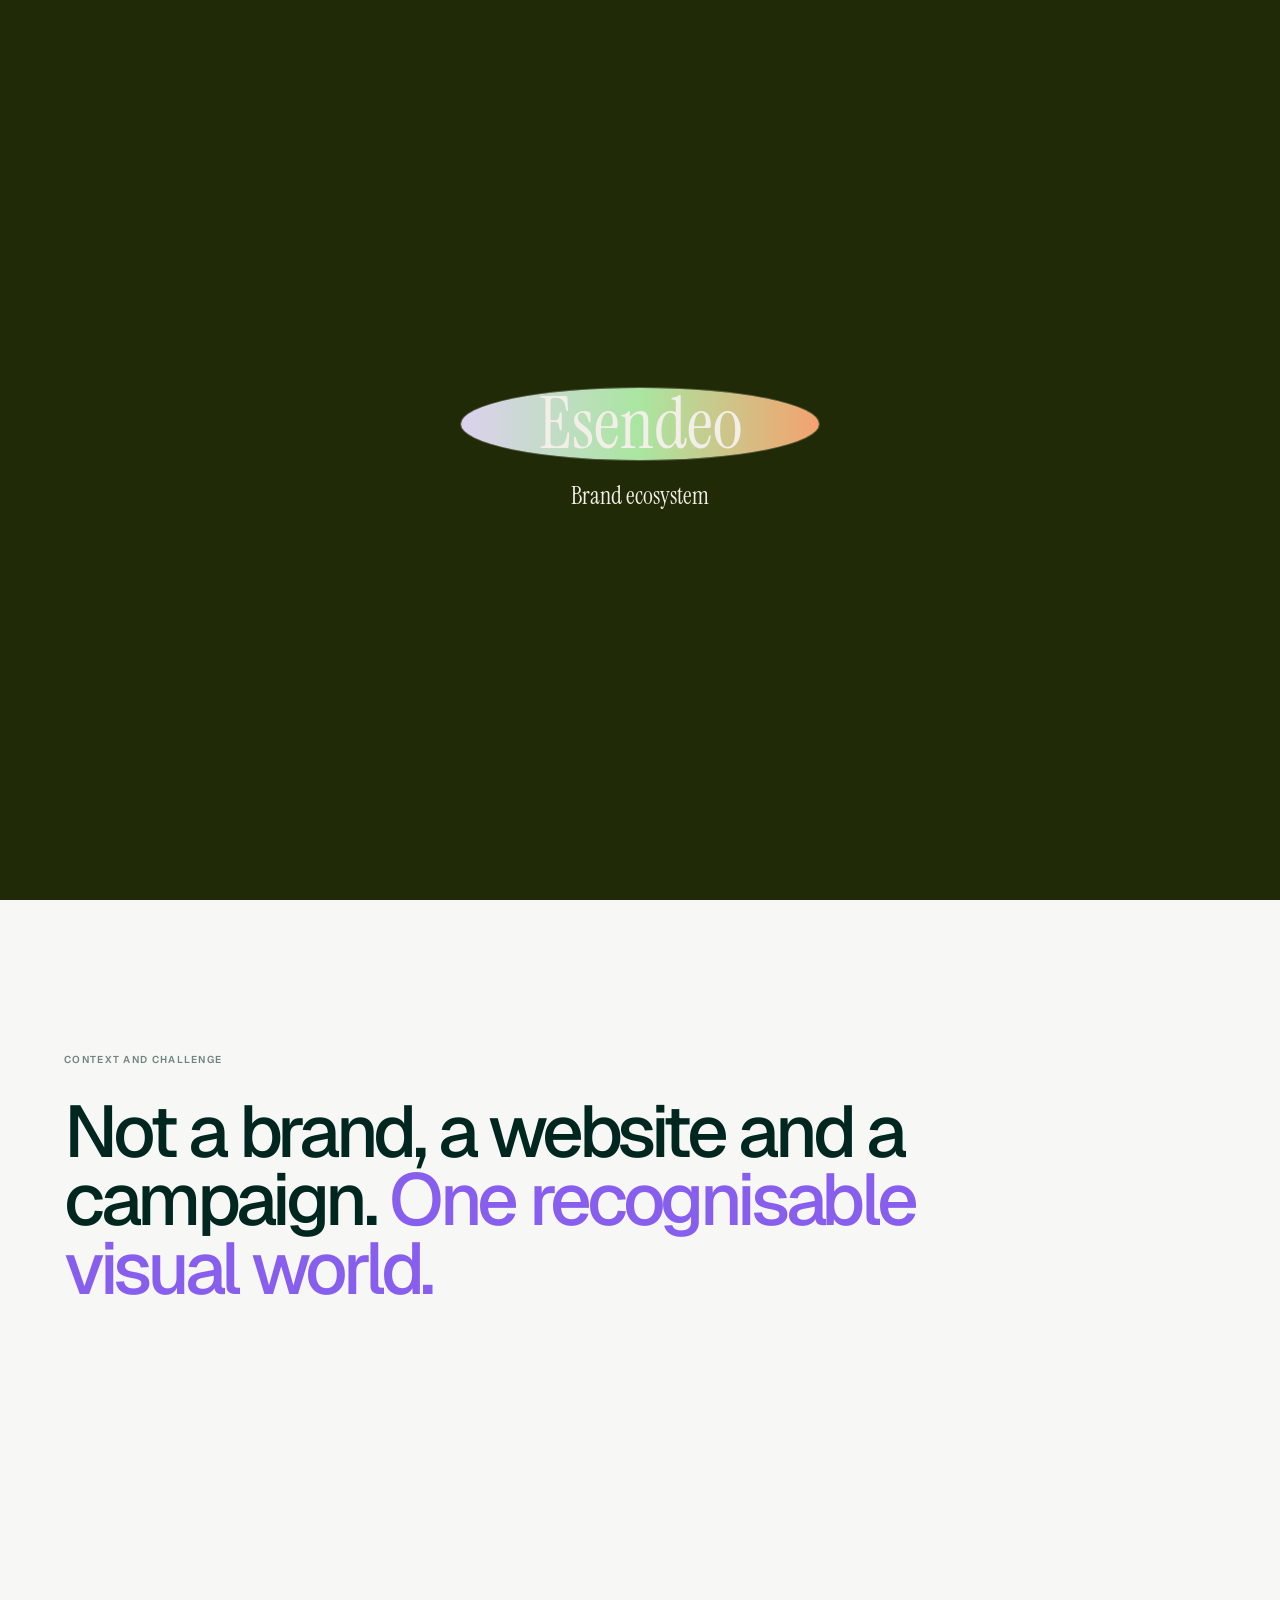
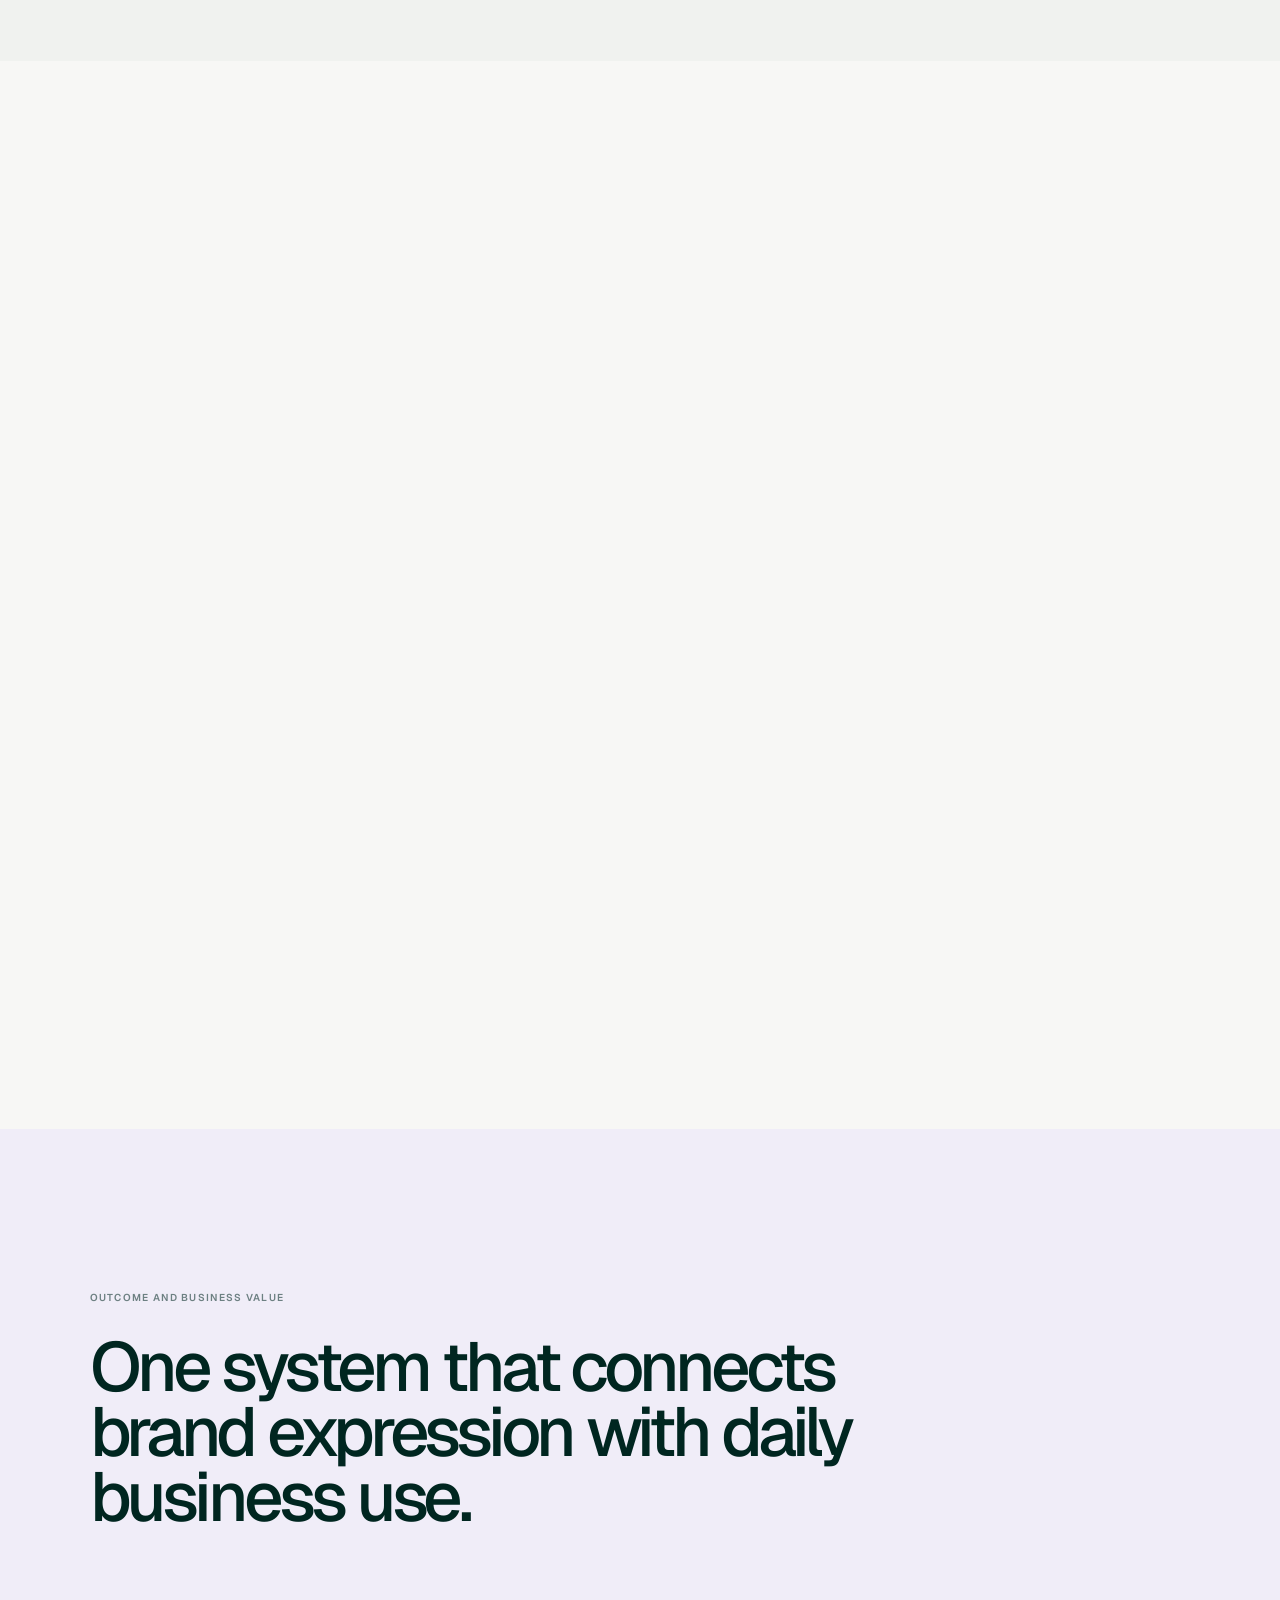
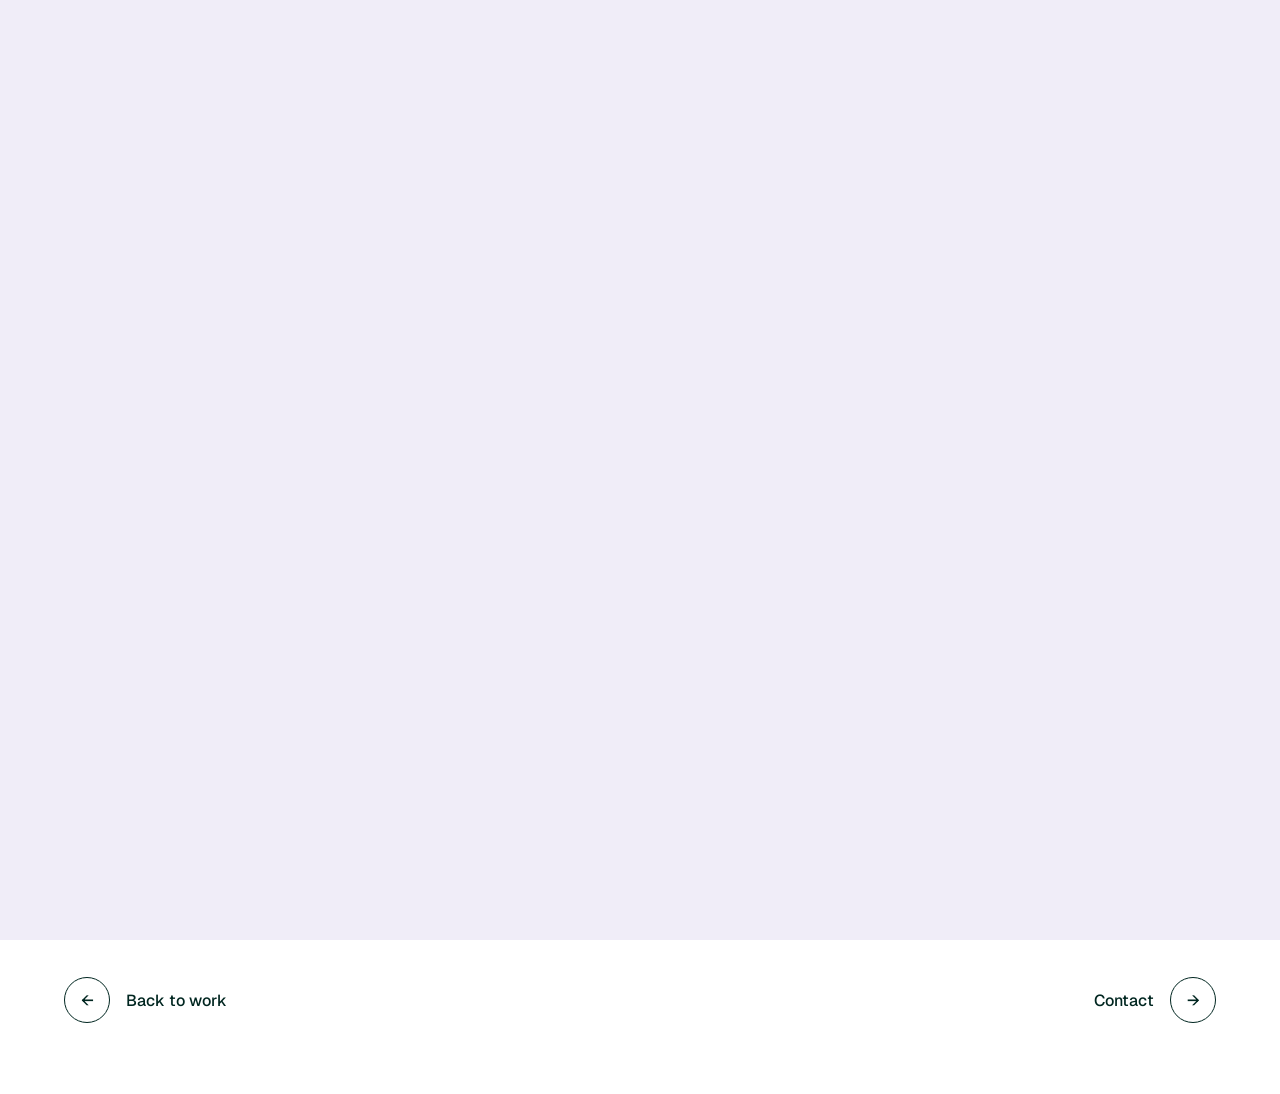
==== commit 20323919: "Publish redesigned Esendeo case study" ====
--- a/esendeo-brand-ecosystem.html
+++ b/esendeo-brand-ecosystem.html
@@ -3,20 +3,74 @@
   <head>
     <meta charset="UTF-8" />
     <meta name="viewport" content="width=device-width, initial-scale=1.0" />
-    <meta
-      name="description"
-      content="Esendeo case study by Chloé Chen: one visual foundation extended across brand identity, web design and communication."
-    />
-    <title>Esendeo Brand Ecosystem — Chloé Chen</title>
+    <meta name="description" content="Esendeo case study by Chloé Chen: translating one brand foundation into a coherent digital and communication ecosystem." />
+    <title>Esendeo Brand Ecosystem - Chloé Chen</title>
     <link rel="preconnect" href="https://fonts.googleapis.com" />
     <link rel="preconnect" href="https://fonts.gstatic.com" crossorigin />
-    <link
-      href="https://fonts.googleapis.com/css2?family=Geist:wght@300;400;500;600&amp;family=Instrument+Serif:ital,wght@0,400;1,400&amp;display=swap"
-      rel="stylesheet"
-    />
-    <link rel="stylesheet" href="./src/styles.css?v=42" />
+    <link href="https://fonts.googleapis.com/css2?family=Geist:wght@300;400;500;600&amp;family=Instrument+Serif:ital,wght@0,400;1,400&amp;display=swap" rel="stylesheet" />
+    <link rel="stylesheet" href="./src/styles.css?v=49" />
+    <style>
+      .es3 .es3-foundation__canvas{grid-template-columns:minmax(0,.92fr) minmax(0,1.08fr);grid-template-rows:360px auto auto auto;gap:18px}
+      .es3 .es3-type{min-height:0;padding:34px 38px}.es3 .es3-type small{font-size:11px}.es3 .es3-type strong{font-size:clamp(52px,6vw,78px);font-weight:500}
+      .es3 .es3-logo{display:flex;min-height:0;padding:34px 38px}.es3 .es3-logo img{width:min(72%,320px);max-width:none;height:auto;max-height:150px;transform:none}
+      .es3 .es3-palette{grid-column:1/-1;gap:10px}.es3 .es3-palette span{min-height:104px;padding:16px}.es3 .es3-palette b{font-size:13px}.es3 .es3-palette small{font-size:11px}
+      .es3 .es3-type-spec{grid-column:1/-1;display:grid;grid-template-columns:repeat(4,1fr);height:auto;min-height:118px}.es3 .es3-principles{grid-column:1/-1}
+      .es3 .es3-tour{display:block;max-width:980px}.es3-macbook{position:relative;padding:0 20px;perspective:1200px}.es3-macbook__lid{position:relative;padding:13px 13px 17px;border:1px solid #3b3b3b;border-radius:18px 18px 8px 8px;background:linear-gradient(145deg,#242424,#090909 72%);box-shadow:0 26px 56px rgba(0,38,32,.16),inset 0 1px 0 rgba(255,255,255,.13);transform:rotateX(-1deg)}
+      .es3-macbook__camera{position:absolute;z-index:3;top:6px;left:50%;width:5px;height:5px;border-radius:50%;background:#424242;transform:translateX(-50%)}
+      .es3-macbook__screen{position:relative;height:clamp(480px,53vw,620px);overflow:hidden;border-radius:7px;background:#fff}
+      .es3-macbook__screen img{position:absolute;inset:0;width:100%;height:auto;opacity:0;transform:translateY(0);transition:opacity .55s ease}
+      .es3-macbook__screen img.is-active{z-index:1;opacity:1;animation:es3-site-reel 9s cubic-bezier(.62,0,.32,1) both}
+      @keyframes es3-site-reel{0%,12%{transform:translateY(0)}42%{transform:translateY(-27%)}72%{transform:translateY(-58%)}90%,100%{transform:translateY(-82%)}}
+      .es3-macbook__base{position:relative;z-index:2;width:105%;height:29px;margin:-1px 0 0 -2.5%;border-top:1px solid rgba(255,255,255,.9);border-radius:2px 2px 13px 13px;background:linear-gradient(180deg,#f2f3f3 0,#c9cbcc 35%,#989b9c 78%,#777a7b 100%);clip-path:polygon(1.5% 0,98.5% 0,100% 72%,98% 100%,2% 100%,0 72%);box-shadow:0 16px 24px rgba(0,38,32,.13)}
+      .es3-macbook__base i{position:absolute;top:0;left:50%;width:118px;height:5px;border-radius:0 0 7px 7px;background:linear-gradient(180deg,#888b8c,#b8babb);box-shadow:0 1px 0 rgba(255,255,255,.45);transform:translateX(-50%)}
+      .es3-site-switcher{display:flex;justify-content:space-between;align-items:end;margin:30px 5% 0}.es3-site-switcher p{display:grid;gap:5px;margin:0}.es3-site-switcher p span{color:rgba(0,38,32,.52);font-size:10px;letter-spacing:.1em;text-transform:uppercase}.es3-site-switcher p strong{font-size:18px;font-weight:500}
+      .es3-site-switcher>div{display:flex;gap:7px}.es3-site-switcher button{width:42px;height:42px;border:1px solid rgba(0,38,32,.18);border-radius:50%;background:transparent;color:rgba(0,38,32,.5);cursor:pointer}.es3-site-switcher button.is-active{border-color:var(--es3-ink);background:var(--es3-ink);color:#fff}
+      .es3 .es3-web-details{display:none}
+      .es3 .es3-newsletters__stage{display:grid;grid-template-columns:270px minmax(0,1fr);gap:58px;max-width:920px;padding:0;background:transparent}
+      .es3-mail-list{display:flex;flex-direction:column;align-self:center}.es3-mail-list p{margin:0 0 34px}.es3-mail-list small{display:block;margin-bottom:12px;color:rgba(0,38,32,.52);font-size:10px;letter-spacing:.1em;text-transform:uppercase}.es3-mail-list strong{font-size:27px;font-weight:500;letter-spacing:-.04em;line-height:1.08}
+      .es3-mail-list button{display:grid;grid-template-columns:34px 1fr;gap:12px;align-items:center;width:100%;min-height:58px;padding:0;border:0;border-top:1px solid rgba(0,38,32,.16);background:transparent;color:rgba(0,38,32,.55);text-align:left;cursor:pointer}.es3-mail-list button:last-child{border-bottom:1px solid rgba(0,38,32,.16)}.es3-mail-list button b{font-size:10px;font-weight:500}.es3-mail-list button span{font-size:13px}.es3-mail-list button.is-active{color:var(--es3-ink)}.es3-mail-list button.is-active span{font-weight:600}
+      .es3-mail-preview{justify-self:end;width:min(100%,520px);overflow:hidden;border:1px solid rgba(0,38,32,.14);border-radius:10px;background:#fff;box-shadow:0 24px 60px rgba(0,38,32,.1)}
+      .es3-mail-preview__bar{display:grid;grid-template-columns:1fr auto 8px;gap:12px;align-items:center;height:48px;padding:0 16px;border-bottom:1px solid rgba(0,38,32,.1);font-size:10px}.es3-mail-preview__bar span{color:rgba(0,38,32,.5)}.es3-mail-preview__bar strong{font-weight:500}.es3-mail-preview__bar i{width:7px;height:7px;border-radius:50%;background:#c5ed5e}
+      .es3-mail-preview__screen{position:relative;height:610px;overflow:hidden;background:#f5f5f3}.es3-mail-preview__screen img{position:absolute;inset:0;margin:auto;width:100%;height:auto;opacity:0;transition:opacity .45s ease}.es3-mail-preview__screen img.is-active{z-index:1;opacity:1;animation:es3-mail-reel 9s cubic-bezier(.62,0,.32,1) both}
+      @keyframes es3-mail-reel{0%,14%{transform:translateY(0)}52%{transform:translateY(var(--reel-mid,0px))}88%,100%{transform:translateY(var(--reel-end,0px))}}
+      .es3-mail-note{grid-column:1/-1;max-width:650px;margin:10px 0 0 auto;color:rgba(0,38,32,.62);font-size:14px;line-height:1.65}
+      .es3 .es3-sales__slides{display:block;max-width:980px}.es3 .es3-sales__slides .es3-sales__gallery{width:100%;margin:0;border:1px solid rgba(0,38,32,.12);box-shadow:0 18px 46px rgba(0,38,32,.07)}.es3 .es3-sales__gallery img{display:block;width:100%;height:auto;transform:none}
+      .es3 .es3-sales__print{display:grid;grid-template-columns:1fr;gap:42px;max-width:980px}.es3 .es3-sales__print>div{grid-column:auto;max-width:640px}.es3 .es3-sales__print h3{max-width:13ch;font-size:clamp(40px,4.2vw,58px);line-height:.94}.es3 .es3-sales__print figure{width:100%;margin:0;transform:none}
+      .es3 .es3-cover{isolation:isolate;background:#875eed;color:#fff}
+      .es3 .es3-cover::before{position:absolute;z-index:-1;top:0;right:0;bottom:0;width:28%;background:#c5ed5e;content:""}
+      .es3 .es3-cover__intro,.es3 .es3-cover__title,.es3 .es3-cover__meta{position:relative;z-index:1}
+      .es3 .es3-cover__intro p:first-child{color:#fff}
+      .es3 .es3-cover__intro p:last-child{color:#002620}
+      .es3 .es3-cover__title{grid-template-columns:minmax(0,1fr) minmax(240px,28%);gap:5.5vw}
+      .es3 .es3-cover__title h1{max-width:8.2ch;color:#fff}
+      .es3 .es3-cover__title h1 span:first-child{color:#c5ed5e}
+      .es3 .es3-cover__title h1 em{color:#002620}
+      .es3 .es3-cover__title>p{align-self:end;padding-left:28px;color:rgba(0,38,32,.78);font-size:16px;font-weight:500;line-height:1.55}
+      .es3 .es3-cover__meta{width:min(760px,64%);border-color:rgba(255,255,255,.48)}
+      .es3 .es3-cover__meta dt{color:rgba(255,255,255,.62)}
+      .es3 .es3-cover__meta dd{color:#fff}
+      .es3 .es3-outcome{padding-top:clamp(150px,18vh,200px);padding-bottom:clamp(130px,16vh,180px);background:#f0edf8}
+      .es3 .es3-outcome__eyebrow,.es3 .es3-outcome>h2,.es3 .es3-outcome__chain,.es3 .es3-outcome__conclusion{width:min(980px,calc(100% - 104px));margin-right:auto;margin-left:clamp(52px,7vw,104px)}
+      .es3 .es3-outcome__eyebrow{margin-top:0;margin-bottom:30px;color:rgba(0,38,32,.58);font-size:10px;font-weight:600;letter-spacing:.14em;line-height:1.4;text-transform:uppercase}
+      .es3 .es3-outcome>h2{max-width:900px;margin-top:0;font-size:clamp(50px,5.4vw,74px);font-weight:500;letter-spacing:-.062em;line-height:.94}
+      .es3-outcome__chain{padding:0;margin-top:clamp(72px,9vh,104px);list-style:none;border-top:1px solid rgba(0,38,32,.24)}
+      .es3-outcome__chain li{display:grid;grid-template-columns:42px 170px minmax(0,1fr) 220px;gap:24px;align-items:center;min-height:124px;border-bottom:1px solid rgba(0,38,32,.2)}
+      .es3-outcome__chain li>span{align-self:start;padding-top:34px;color:#7651dc;font-size:11px;font-weight:600;letter-spacing:.08em}
+      .es3-outcome__chain h3{margin:0;font-size:14px;font-weight:600;letter-spacing:-.01em;line-height:1.35}
+      .es3-outcome__chain p{max-width:35ch;margin:0;color:var(--es3-ink);font-size:18px;letter-spacing:-.025em;line-height:1.4}
+      .es3-outcome__chain small{display:block;color:rgba(0,38,32,.58);font-size:12px;letter-spacing:.01em;line-height:1.55}
+      .es3-outcome__conclusion{display:grid;grid-template-columns:212px minmax(0,1fr);gap:24px;margin-top:72px;padding-top:28px;border-top:1px solid rgba(0,38,32,.24)}
+      .es3-outcome__conclusion>p{margin:2px 0 0;color:rgba(0,38,32,.58);font-size:10px;font-weight:600;letter-spacing:.14em;text-transform:uppercase}
+      .es3-outcome__conclusion div{max-width:650px}
+      .es3-outcome__conclusion h3{max-width:18ch;margin:0;font-size:clamp(30px,3.2vw,42px);font-weight:500;letter-spacing:-.045em;line-height:1.04}
+      .es3-outcome__conclusion div p{max-width:62ch;margin:26px 0 0;color:rgba(0,38,32,.7);font-size:15px;line-height:1.7}
+      @media(max-width:900px){.es3 .es3-cover::before{width:22%}.es3 .es3-cover__title{grid-template-columns:1fr}.es3 .es3-cover__title>p{max-width:32ch;padding-left:0;color:rgba(255,255,255,.78)}.es3 .es3-cover__meta{width:74%}.es3-outcome__chain li{grid-template-columns:38px 150px minmax(0,1fr);padding:26px 0}.es3-outcome__chain li>span{padding-top:3px}.es3-outcome__chain small{grid-column:3}}
+      @media(max-width:767px){.es3 .es3-foundation__canvas{grid-template-columns:1fr;grid-template-rows:auto}.es3 .es3-type,.es3 .es3-logo{min-height:300px;padding:28px}.es3 .es3-palette{grid-column:auto;grid-template-columns:1fr 1fr}.es3 .es3-type-spec{grid-column:auto;grid-template-columns:1fr 1fr}.es3 .es3-principles{grid-column:auto}.es3-macbook{padding:0}.es3-macbook__lid{padding:8px 8px 12px;border-radius:12px 12px 5px 5px}.es3-macbook__screen{height:330px}.es3-macbook__base{height:32px}.es3-site-switcher{margin:22px 0 0}.es3-site-switcher button{width:36px;height:36px}.es3 .es3-newsletters__stage{grid-template-columns:1fr;gap:34px}.es3-mail-list{order:2}.es3-mail-preview{justify-self:center}.es3-mail-preview__screen{height:480px}.es3-mail-note{order:3;grid-column:auto}.es3 .es3-sales__print{grid-template-columns:1fr}}
+      @media(max-width:767px){.es3 .es3-cover::before{top:auto;width:100%;height:14px}.es3 .es3-cover__intro p:first-child{max-width:20ch}.es3 .es3-cover__title{display:block}.es3 .es3-cover__title h1{max-width:none}.es3 .es3-cover__title h1 em{color:#c5ed5e}.es3 .es3-cover__title>p{max-width:29ch}.es3 .es3-cover__meta{width:100%;border-color:rgba(255,255,255,.4)}.es3 .es3-cover__meta dt{color:rgba(255,255,255,.58)}.es3 .es3-outcome{padding-top:110px;padding-bottom:112px}.es3 .es3-outcome__eyebrow,.es3 .es3-outcome>h2,.es3 .es3-outcome__chain,.es3 .es3-outcome__conclusion{width:calc(100% - 40px);margin-right:auto;margin-left:auto}.es3 .es3-outcome__eyebrow{margin-bottom:22px}.es3 .es3-outcome>h2{font-size:clamp(42px,12vw,58px);line-height:.96}.es3-outcome__chain{margin-top:58px}.es3-outcome__chain li{grid-template-columns:34px minmax(0,1fr);gap:7px 14px;min-height:0;padding:25px 0}.es3-outcome__chain li>span{grid-column:1;grid-row:1;padding-top:2px}.es3-outcome__chain h3{grid-column:2;grid-row:1;font-size:15px}.es3-outcome__chain p{grid-column:2;font-size:17px;line-height:1.45}.es3-outcome__chain small{grid-column:2;font-size:12px}.es3-outcome__conclusion{grid-template-columns:1fr;gap:18px;margin-top:58px}.es3-outcome__conclusion h3{font-size:32px}.es3-outcome__conclusion div p{font-size:16px}}
+      @media(prefers-reduced-motion:reduce){.es3-macbook__screen img.is-active,.es3-mail-preview__screen img.is-active{animation:none}}
+    </style>
   </head>
-  <body class="is-loading" data-page="case">
+  <body class="is-loading page-esendeo" data-page="case">
     <a class="skip-link" href="#main">Skip to content</a>
     <div class="loader" id="loader" aria-hidden="true">
       <div class="loader-mark"><span>Esendeo</span><i></i></div>
@@ -25,111 +79,185 @@
     <div class="page-texture" aria-hidden="true"></div>
 
     <header class="header" aria-label="Portfolio navigation">
-      <a class="brand" href="./index.html" aria-label="Chloé Chen home">
-        <span>CC</span>
-        <strong>Chloé Chen</strong>
-      </a>
-      <div class="header-center">
-        <span>Product designer</span>
-        <span>Case study · Brand to digital</span>
-      </div>
+      <a class="brand" href="./index.html" aria-label="Chloé Chen home"><span>CC</span><strong>Chloé Chen</strong></a>
+      <div class="header-center"><span>Product designer</span><span>Case study · Brand to digital</span></div>
       <nav class="nav" aria-label="Main navigation">
-        <a href="./index.html">Home</a>
-        <a class="is-active" href="./work.html">Work</a>
-        <a href="./about.html">About</a>
-        <a href="./contact.html">Contact</a>
+        <a href="./index.html">Home</a><a class="is-active" href="./work.html">Work</a><a href="./about.html">About</a><a href="./contact.html">Contact</a>
       </nav>
     </header>
 
     <main class="case case--esendeo es3" id="main">
-      <section class="es3-hero" aria-labelledby="es-title">
-        <div class="es3-hero__copy reveal">
-          <p>Brand identity · Web design · Communication</p>
-          <h1 id="es-title">Esendeo</h1>
-          <h2>One visual foundation.<br />An entire brand ecosystem.</h2>
-        </div>
-        <div class="es3-hero__composition reveal">
-          <figure class="es3-hero__browser">
-            <div><i></i><i></i><i></i><span>esendeo.com</span></div>
-            <picture><img src="./assets/esendeo/source-website-home.png" alt="Esendeo homepage" /></picture>
+      <section class="es3-cover" aria-labelledby="cover-title">
+        <div class="es3-cover__intro reveal">
+          <p>Brand strategy<br />Product design<br />B2B communication</p>
+          <p>Logistics SaaS<br />France</p>
+        </div>
+        <div class="es3-cover__title reveal">
+          <h1 id="cover-title"><span>Esendeo.</span><span>A brand system<br />built to <em>move.</em></span></h1>
+          <p>One coherent identity across the website, lifecycle communication and B2B sales tools.</p>
+        </div>
+        <dl class="es3-cover__meta">
+          <div><dt>Role</dt><dd>Product Designer</dd></div>
+          <div><dt>Scope</dt><dd>Strategy, identity, digital</dd></div>
+          <div><dt>Outputs</dt><dd>Website, newsletters, sales deck, print</dd></div>
+        </dl>
+      </section>
+
+      <section class="es3-context" aria-labelledby="context-title">
+        <p class="es3-context__index">Context and challenge</p>
+        <h2 id="context-title">Not a brand, a website and a campaign. <em>One recognisable visual world.</em></h2>
+        <div class="es3-context__body reveal">
+          <p>Esendeo is a SaaS platform for e-commerce logistics. It lets companies manage, track and centralise deliveries through one interface connected to multiple carriers.</p>
+          <p>The product had to make a complex B2B operation feel simpler, reliable and scalable. But its visual identity was fragmented, communication varied from one team and channel to another, and every new marketing or sales asset required slow, costly rework.</p>
+          <p>My responsibility was to clarify the positioning and build one system that could support product growth, daily business use and every customer-facing conversation.</p>
+        </div>
+        <div class="es3-problem-map reveal" aria-label="Business problems before the redesign">
+          <p><strong>Fragmented identity</strong><span>The brand changed from one touchpoint to the next.</span></p>
+          <p><strong>Complex offer</strong><span>Different audiences struggled to identify the right use case.</span></p>
+          <p><strong>Slow production</strong><span>Teams recreated layouts and decisions for every new asset.</span></p>
+          <p><strong>Visual drift</strong><span>Quality was difficult to maintain without constant design support.</span></p>
+        </div>
+      </section>
+
+      <section class="es3-strategy" aria-labelledby="strategy-title">
+        <div class="es3-section-head reveal">
+          <span>Brand strategy</span>
+          <h2 id="strategy-title">Build trust first. Make complexity feel simple.</h2>
+          <p>The strategy connected Esendeo's operational strengths with a more human promise. Reliability and transparency build confidence in a critical logistics service. Speed, simplicity and proactive care make the experience feel useful in everyday work.</p>
+        </div>
+        <div class="es3-values reveal">
+          <p class="es3-values__lead">We do care.</p>
+          <p><b>Reliability</b><span>A system that looks stable enough for high-stakes operations.</span></p>
+          <p><b>Transparency</b><span>Clear information, visible proof and direct language.</span></p>
+          <p><b>Speed and simplicity</b><span>Fast comprehension and less effort at every step.</span></p>
+          <p><b>Proactivity</b><span>A partner that anticipates problems instead of reacting late.</span></p>
+        </div>
+      </section>
+
+      <section class="es3-foundation" aria-labelledby="foundation-title">
+        <div class="es3-section-head reveal">
+          <span>Visual foundation</span>
+          <h2 id="foundation-title">The visual grammar behind every touchpoint.</h2>
+          <p>I translated the strategy into repeatable decisions: a direct typographic voice, a controlled but energetic colour scale, clear hierarchy and a logo system flexible enough for product, partner and sales contexts.</p>
+        </div>
+        <div class="es3-foundation__canvas reveal">
+          <div class="es3-type">
+            <small>Primary typeface</small>
+            <strong>Satoshi</strong>
+            <p>Aa Bb Cc 01</p>
+            <div><span>Regular</span><span>Medium</span><span>Bold</span></div>
+          </div>
+          <figure class="es3-logo">
+            <figcaption>Primary wordmark</figcaption>
+            <img src="./assets/esendeo/source-logo-primary.png" alt="Esendeo primary wordmark" loading="lazy" />
+            <p>One recognisable signature across product, partner and sales contexts.</p>
           </figure>
-          <figure class="es3-hero__logo"><img src="./assets/esendeo/source-logo-primary.png" alt="Esendeo logo" /></figure>
-          <figure class="es3-hero__detail"><img src="./assets/esendeo/source-website-features.png" alt="Esendeo solution page detail" /></figure>
-          <span class="es3-hero__loop" aria-hidden="true"></span>
-        </div>
-        <dl class="es3-meta reveal">
-          <div><dt>Role</dt><dd>Product Designer</dd></div>
-          <div><dt>Scope</dt><dd>Identity · Website · Communication</dd></div>
-          <div><dt>Period</dt><dd>2022–2023</dd></div>
-        </dl>
-      </section>
-
-      <section class="es3-context">
-        <p class="es3-context__index reveal">01 / The world</p>
-        <h2 class="reveal">Not a brand, a website and a campaign.<br /><em>One recognisable visual world.</em></h2>
-        <p class="reveal">Esendeo is a SaaS platform for e-commerce logistics. I connected its identity, digital experience and communication into a system that could explain a complex B2B offer without becoming cold or generic.</p>
-      </section>
-
-      <section class="es3-foundation" aria-labelledby="foundation-title">
-        <header class="es3-section-head reveal">
-          <span>02 / The foundation</span>
-          <h2 id="foundation-title">The visual grammar behind every touchpoint.</h2>
-          <p>Bold Satoshi typography, a broad but controlled colour scale, organic crops and direct hierarchy gave the system both clarity and range.</p>
-        </header>
-        <div class="es3-foundation__canvas reveal">
-          <div class="es3-type"><small>Satoshi / Bold</small><strong>We do<br />care.</strong><b>Brand typography became digital hierarchy.</b></div>
-          <figure class="es3-logo"><img src="./assets/esendeo/source-logo-primary.png" alt="Esendeo primary logo lockup" loading="lazy" /></figure>
-          <div class="es3-palette" aria-label="Esendeo brand palette">
-            <span style="--c:#4fffe3"><b>Aqua</b><small>#4FFFE3</small></span>
-            <span style="--c:#61c6ed"><b>Blue</b><small>#61C6ED</small></span>
-            <span style="--c:#875eed"><b>Purple</b><small>#875EED</small></span>
-            <span style="--c:#ed875e"><b>Orange</b><small>#ED875E</small></span>
-            <span style="--c:#c5ed5e"><b>Lime</b><small>#C5ED5E</small></span>
-          </div>
-          <figure class="es3-type-spec"><img src="./assets/esendeo/source-typography-title.png" alt="Esendeo typography system" loading="lazy" /></figure>
-          <div class="es3-principles"><span>Functional minimalism</span><span>Tech + human</span><span>Built to expand</span></div>
-        </div>
-      </section>
-
-      <section class="es3-website" aria-labelledby="web-title">
-        <header class="es3-section-head reveal">
-          <span>03 / From identity to interface</span>
-          <h2 id="web-title">The website made the system move.</h2>
-          <p>Colour sets context. Type builds hierarchy. Cropped people and product moments make logistics concrete. The same grammar adapts to different audiences without changing identity.</p>
-        </header>
-        <div class="es3-tour reveal">
-          <div class="es3-browser">
-            <div class="es3-browser__bar"><i></i><i></i><i></i><span>esendeo.com</span></div>
-            <div class="es3-browser__screen"><img src="./assets/esendeo/source-website-home.png" alt="Animated tour through the Esendeo homepage" loading="lazy" /></div>
-          </div>
-          <aside><img src="./assets/esendeo/source-website-home.png" alt="Full Esendeo homepage overview" loading="lazy" /><span>Full page / structure</span></aside>
-        </div>
-        <div class="es3-web-details reveal">
-          <figure class="es3-web-detail es3-web-detail--hero"><img src="./assets/esendeo/source-website-features.png" alt="Esendeo solution page hero and social proof" loading="lazy" /><figcaption>Audience-specific entry point</figcaption></figure>
-          <figure class="es3-web-detail es3-web-detail--flow"><img src="./assets/esendeo/source-website-home.png" alt="Esendeo four-step logistics flow" loading="lazy" /><figcaption>Product story as a visual rhythm</figcaption></figure>
-          <figure class="es3-web-detail es3-web-detail--system"><img src="./assets/esendeo/source-website-solution-a.png" alt="Esendeo responsive solution page" loading="lazy" /><figcaption>One system, a different business context</figcaption></figure>
-        </div>
-      </section>
-
-      <section class="es3-ecosystem" aria-labelledby="ecosystem-title">
-        <header class="es3-section-head reveal">
-          <span>04 / Brand ecosystem</span>
-          <h2 id="ecosystem-title">One visual system, many touchpoints.</h2>
-          <p>The identity continued into partner newsletters and printed sales material. Different formats, same voice—and enough flexibility to let each piece have its own composition.</p>
-        </header>
-        <div class="es3-ecosystem__composition reveal">
-          <figure class="es3-mail es3-mail--shipping"><img src="./assets/esendeo/source-newsletter-shippingbo.png" alt="Esendeo and Shippingbo partnership newsletter" loading="lazy" /></figure>
-          <figure class="es3-mail es3-mail--brick"><img src="./assets/esendeo/source-newsletter-brick.png" alt="Esendeo and Brick Par Brick partnership newsletter" loading="lazy" /></figure>
-          <figure class="es3-flyer es3-flyer--a"><img src="./assets/esendeo/source-flyer-front.png" alt="Esendeo printed flyer" loading="lazy" /></figure>
-          <figure class="es3-flyer es3-flyer--b"><img src="./assets/esendeo/source-flyer-front-v2.png" alt="Alternative Esendeo printed flyer" loading="lazy" /></figure>
-          <strong aria-hidden="true">Designed to stay<br />consistent as it grows.</strong>
-        </div>
-      </section>
-
-      <section class="es3-outcome">
-        <p class="reveal">The result</p>
-        <h2 class="reveal">A shared foundation teams could reuse—without every new touchpoint starting from zero.</h2>
-        <div class="es3-outcome__list reveal"><span>Consistent brand expression</span><span>Reusable digital patterns</span><span>Clearer cross-team production</span></div>
+          <div class="es3-palette" aria-label="Esendeo colour system">
+            <span style="--c:#4fffe3"><b>Aqua</b><small>#4FFFE3</small></span><span style="--c:#61c6ed"><b>Blue</b><small>#61C6ED</small></span><span style="--c:#875eed"><b>Purple</b><small>#875EED</small></span><span style="--c:#ed875e"><b>Orange</b><small>#ED875E</small></span><span style="--c:#c5ed5e"><b>Lime</b><small>#C5ED5E</small></span>
+          </div>
+          <div class="es3-type-spec" aria-label="Esendeo type scale">
+            <span><small>Display</small><b>48 / 52</b></span>
+            <span><small>Section</small><b>32 / 38</b></span>
+            <span><small>Body</small><b>16 / 25</b></span>
+            <span><small>Label</small><b>12 / 16</b></span>
+          </div>
+          <div class="es3-principles"><span><b>Deep teal</b><br />Credibility and contrast</span><span><b>Bright colour</b><br />Context and energy</span><span><b>Clear scale</b><br />Fast comprehension</span></div>
+        </div>
+      </section>
+
+      <section class="es3-website" aria-labelledby="website-title">
+        <div class="es3-section-head reveal">
+          <span>From identity to interface</span>
+          <h2 id="website-title">The website made the system move.</h2>
+          <p>The website had to explain a multi-carrier logistics platform without flattening it into generic SaaS language. I structured the story around user needs, sector-specific entry points and a simple operational sequence: compare, ship, manage and track.</p>
+        </div>
+        <div class="es3-web-logic reveal">
+          <p><strong>Start from the business context</strong><span>Solution pages let each company recognise a precise use case before exploring features.</span></p>
+          <p><strong>Reduce comprehension effort</strong><span>Strong hierarchy and progressive disclosure turn a technical offer into a readable product story.</span></p>
+          <p><strong>Make benefits concrete</strong><span>Operational flows, platform views and customer proof help users understand how Esendeo solves daily logistics problems.</span></p>
+        </div>
+        <div class="es3-tour reveal" data-es3-site-demo>
+          <div class="es3-macbook">
+            <div class="es3-macbook__lid">
+              <i class="es3-macbook__camera" aria-hidden="true"></i>
+              <div class="es3-macbook__screen">
+                <img class="is-active" src="./assets/esendeo/source-website-home-hd.png" alt="Esendeo homepage" loading="lazy" data-label="Homepage" />
+                <img src="./assets/esendeo/source-website-solution-a-hd.png" alt="Esendeo e-commerce solution page" loading="lazy" data-label="E-commerce" />
+                <img src="./assets/esendeo/source-website-features-hd.png" alt="Esendeo product features page" loading="lazy" data-label="Product features" />
+                <img src="./assets/esendeo/source-website-solution-b-hd.png" alt="Esendeo retail solution page" loading="lazy" data-label="Retail solution" />
+              </div>
+            </div>
+            <div class="es3-macbook__base" aria-hidden="true"><i></i></div>
+          </div>
+          <div class="es3-site-switcher" aria-label="Website pages">
+            <p><span>Now showing</span><strong>Homepage</strong></p>
+            <div><button class="is-active" type="button" data-index="0">01</button><button type="button" data-index="1">02</button><button type="button" data-index="2">03</button><button type="button" data-index="3">04</button></div>
+          </div>
+        </div>
+      </section>
+
+      <section class="es3-newsletters" aria-labelledby="newsletter-title">
+        <div class="es3-section-head reveal">
+          <span>B2B lifecycle communication</span>
+          <h2 id="newsletter-title">Newsletters became part of the service, not an afterthought.</h2>
+          <p>I designed modular structures for onboarding, advanced features, customer feedback and partner announcements. Each message has a precise job, a clear hierarchy and one visible next action, while remaining recognisably Esendeo.</p>
+        </div>
+        <div class="es3-newsletters__stage reveal" data-es3-mail-demo>
+          <div class="es3-mail-list" aria-label="Newsletter campaigns">
+            <p><small>Campaign system</small><strong>Five messages.<br />One recognisable voice.</strong></p>
+            <button class="is-active" type="button" data-index="0"><b>01</b><span>Partner launch</span></button>
+            <button type="button" data-index="1"><b>02</b><span>Co-branded offer</span></button>
+            <button type="button" data-index="2"><b>03</b><span>Welcome journey</span></button>
+            <button type="button" data-index="3"><b>04</b><span>Feature activation</span></button>
+            <button type="button" data-index="4"><b>05</b><span>Customer follow-up</span></button>
+          </div>
+          <div class="es3-mail-preview">
+            <div class="es3-mail-preview__bar"><span>From: Esendeo</span><strong>Partner launch</strong><i></i></div>
+            <div class="es3-mail-preview__screen">
+              <img class="is-active" src="./assets/esendeo/source-newsletter-shippingbo.png" alt="Shippingbo partner newsletter" loading="lazy" data-label="Partner launch" />
+              <img src="./assets/esendeo/source-newsletter-brick.png" alt="Brick par Brick partner newsletter" loading="lazy" data-label="Co-branded offer" />
+              <img src="./assets/esendeo/source-newsletter-welcome.png" alt="Esendeo welcome newsletter" loading="lazy" data-label="Welcome journey" />
+              <img src="./assets/esendeo/source-newsletter-features.png" alt="Esendeo advanced features newsletter" loading="lazy" data-label="Feature activation" />
+              <img src="./assets/esendeo/source-newsletter-thankyou.png" alt="Esendeo customer thank-you newsletter" loading="lazy" data-label="Customer follow-up" />
+            </div>
+          </div>
+          <p class="es3-mail-note">Each format has one job, a clear hierarchy and one next action. The shared grid keeps partner, onboarding and product communication visibly connected.</p>
+        </div>
+      </section>
+
+      <section class="es3-sales" aria-labelledby="sales-title">
+        <div class="es3-section-head reveal">
+          <span>B2B sales system</span>
+          <h2 id="sales-title">One visual system, many touchpoints.</h2>
+          <p>The sales deck and print-ready materials turned the same strategy into a reusable commercial narrative. Modular slides help teams present the company, services, transport offer, proof points and client cases clearly without rebuilding every presentation.</p>
+        </div>
+        <div class="es3-sales__slides reveal">
+          <figure class="es3-sales__gallery"><img src="./assets/esendeo/source-sales-reference.png" alt="Selected Esendeo presentation system shown as a multi-page slide gallery" loading="lazy" /></figure>
+        </div>
+        <div class="es3-sales__print reveal">
+          <div><p>Digital to physical</p><h3>The same system, ready for real conversations.</h3><p>Sales decks and print materials share one hierarchy, colour logic and tone, while each format keeps its own composition.</p></div>
+          <figure><img src="./assets/esendeo/07-flyers.png" alt="Esendeo printed sales materials and flyer mockups" loading="lazy" /></figure>
+        </div>
+      </section>
+
+      <section class="es3-process" aria-labelledby="process-title">
+        <div class="es3-section-head reveal"><span>End-to-end approach</span><h2 id="process-title">A system built from strategy, then tested in real use.</h2><p>The work moved from brand understanding to concrete daily tools, with each stage giving the next one clearer constraints and reusable foundations.</p></div>
+        <ol class="es3-process__flow reveal"><li><b>Understand</b><span>User needs, brand vision and competitive context</span></li><li><b>Define</b><span>Values, positioning, personality and tone of voice</span></li><li><b>Explore</b><span>Creative direction, colour and typography</span></li><li><b>Systemise</b><span>Logo, palette, type, icon and layout rules</span></li><li><b>Apply</b><span>Website, newsletters, sales deck and print</span></li><li><b>Enable</b><span>Guidelines and reusable assets for product and marketing teams</span></li></ol>
+      </section>
+
+      <section class="es3-outcome" aria-labelledby="outcome-title">
+        <p class="es3-outcome__eyebrow">Outcome and business value</p>
+        <h2 id="outcome-title">One system that connects brand expression with daily business use.</h2>
+        <ol class="es3-outcome__chain reveal">
+          <li><span>01</span><h3>Brand foundation</h3><p>Shared principles replaced one-off visual decisions.</p><small>Positioning · Tone of voice · Visual rules</small></li>
+          <li><span>02</span><h3>Digital experience</h3><p>Use-case architecture made a complex logistics offer easier to navigate.</p><small>Homepage · Solution pages · Product stories</small></li>
+          <li><span>03</span><h3>Lifecycle communication</h3><p>Five repeatable newsletter formats gave recurring messages a consistent structure.</p><small>Partner · Welcome · Activation · Follow-up</small></li>
+          <li><span>04</span><h3>Sales enablement</h3><p>A modular deck and print toolkit created one coherent commercial story.</p><small>Sales deck · Flyers · Meeting material</small></li>
+        </ol>
+        <div class="es3-outcome__conclusion reveal">
+          <p>What changed</p>
+          <div><h3>From isolated assets to a system teams could use.</h3><p>The project connected strategy, identity, digital experience and B2B communication. New touchpoints could be created from shared rules instead of restarting the design process each time.</p></div>
+        </div>
       </section>
 
       <section class="project-next">
@@ -137,7 +265,46 @@
         <a class="round-link" href="./contact.html"><span>Contact</span><i aria-hidden="true">→</i></a>
       </section>
     </main>
-
     <script src="./src/main.js?v=20"></script>
+    <script>
+      (() => {
+        const reduce = window.matchMedia('(prefers-reduced-motion: reduce)').matches;
+        const setupReel = (rootSelector, imageSelector, buttonSelector, labelSelector, delay = 9400) => {
+          const root = document.querySelector(rootSelector);
+          if (!root) return;
+          const images = [...root.querySelectorAll(imageSelector)];
+          const buttons = [...root.querySelectorAll(buttonSelector)];
+          const label = root.querySelector(labelSelector);
+          let index = 0;
+          let timer;
+          const show = (next) => {
+            index = (next + images.length) % images.length;
+            images.forEach((image, i) => image.classList.toggle('is-active', i === index));
+            buttons.forEach((button, i) => button.classList.toggle('is-active', i === index));
+            if (label) label.textContent = images[index].dataset.label || '';
+            const image = images[index];
+            const viewport = image.parentElement;
+            const setTravel = () => {
+              const renderedHeight = viewport.clientWidth * image.naturalHeight / image.naturalWidth;
+              const end = Math.min(0, viewport.clientHeight - renderedHeight - 2);
+              image.style.setProperty('--reel-mid', `${end / 2}px`);
+              image.style.setProperty('--reel-end', `${end}px`);
+            };
+            if (image.complete) setTravel();
+            else image.addEventListener('load', setTravel, { once: true });
+          };
+          const schedule = () => {
+            if (reduce) return;
+            window.clearTimeout(timer);
+            timer = window.setTimeout(() => { show(index + 1); schedule(); }, delay);
+          };
+          buttons.forEach((button, i) => button.addEventListener('click', () => { show(i); schedule(); }));
+          show(0);
+          schedule();
+        };
+        setupReel('[data-es3-site-demo]', '.es3-macbook__screen img', '.es3-site-switcher button', '.es3-site-switcher p strong');
+        setupReel('[data-es3-mail-demo]', '.es3-mail-preview__screen img', '.es3-mail-list button', '.es3-mail-preview__bar strong');
+      })();
+    </script>
   </body>
 </html>
--- a/src/styles.css
+++ b/src/styles.css
@@ -985,6 +985,14 @@
 }
 
 @media (max-width: 900px) {
+  .page-esendeo .header {
+    position: absolute;
+  }
+
+  .case--esendeo-v4 {
+    font-size: 16px;
+  }
+
   .ftl2-hero {
     min-height: 104svh;
     padding-top: 17vh;
@@ -9378,6 +9386,481 @@
   }
 }
 
+/* Esendeo v49 final cascade lock */
+.es3 .es3-foundation__canvas {
+  grid-template-columns: minmax(0, .92fr) minmax(0, 1.08fr);
+  grid-template-rows: 360px auto auto auto;
+  gap: 18px;
+}
+.es3 .es3-type { min-height: 0; padding: 34px 38px; }
+.es3 .es3-type small { font-size: 11px; }
+.es3 .es3-type strong { font-size: clamp(52px, 6vw, 78px); font-weight: 500; }
+.es3 .es3-logo { display: flex; min-height: 0; padding: 34px 38px; }
+.es3 .es3-logo img { width: min(78%, 360px); max-width: none; height: auto; max-height: 170px; transform: none; }
+.es3 .es3-palette { grid-column: 1 / -1; gap: 10px; }
+.es3 .es3-palette span { min-height: 104px; padding: 16px; }
+.es3 .es3-palette b { font-size: 13px; }
+.es3 .es3-palette small { font-size: 11px; }
+.es3 .es3-type-spec { grid-column: 1 / -1; display: grid; grid-template-columns: repeat(4, 1fr); height: auto; min-height: 118px; }
+.es3 .es3-principles { grid-column: 1 / -1; }
+
+.es3 .es3-tour { display: block; grid-template-columns: none; max-width: 980px; }
+.es3 .es3-browser { border: 1px solid rgba(0,38,32,.18); border-radius: 10px; }
+.es3 .es3-browser__bar { height: 42px; }
+.es3 .es3-browser__screen { height: clamp(520px,58vw,680px); overflow-x: hidden; overflow-y: auto; }
+.es3 .es3-browser__screen img { position: static; width: 100%; height: auto; animation: none; transform: none; }
+.es3 .es3-web-details { grid-template-columns: repeat(3,minmax(0,1fr)); gap: 24px; max-width: 980px; }
+.es3 .es3-web-detail,
+.es3 .es3-web-detail:nth-child(2),
+.es3 .es3-web-detail:nth-child(3) { grid-column: auto; width: 100%; margin: 0; aspect-ratio: auto; box-shadow: none; }
+.es3 .es3-web-detail figcaption { position: static; margin-top: 14px; padding: 0; }
+
+.es3 .es3-newsletters__stage { grid-template-columns: repeat(12,minmax(0,1fr)); gap: 18px; max-width: 980px; padding: 0; }
+.es3 .es3-newsletters__stage figure,
+.es3 .es3-newsletters__stage figure:first-child,
+.es3 .es3-newsletters__stage figure:nth-child(2) { transform: none; }
+.es3 .es3-newsletters__stage figure:nth-child(1) { grid-column: 1 / 6; grid-row: 1 / 3; }
+.es3 .es3-newsletters__stage figure:nth-child(2) { grid-column: 6 / 9; grid-row: 1; }
+.es3 .es3-newsletters__stage figure:nth-child(3) { grid-column: 9 / 13; grid-row: 1; }
+.es3 .es3-newsletters__stage figure:nth-child(4) { grid-column: 6 / 10; grid-row: 2; }
+.es3 .es3-newsletters__stage figure:nth-child(5) { grid-column: 10 / 13; grid-row: 2; }
+.es3 .es3-newsletters__stage figure > div { height: 300px; }
+.es3 .es3-newsletters__stage figure.is-featured > div { height: 646px; }
+.es3 .es3-newsletters__logic { grid-column: 1 / -1; }
+
+.es3 .es3-sales__slides { grid-template-columns: repeat(4,minmax(0,1fr)); gap: 14px; max-width: 980px; }
+.es3 .es3-sales__slides .es3-sales__gallery { grid-column: 1 / -1; }
+.es3 .es3-sales__print {
+  display: grid;
+  grid-template-columns: 1fr;
+  gap: 42px;
+  max-width: 980px;
+}
+.es3 .es3-sales__print > div { grid-column: auto; max-width: 640px; }
+.es3 .es3-sales__print h3 { max-width: 13ch; font-size: clamp(40px,4.2vw,58px); line-height: .94; }
+.es3 .es3-sales__print figure { width: 100%; margin: 0; transform: none; }
+
+.es3 .es3-outcome__proof { grid-template-columns: repeat(2,minmax(0,1fr)); max-width: 980px; }
+.es3 .es3-outcome__proof p { grid-template-columns: 132px 1fr; min-height: 156px; padding: 28px 32px 28px 0; }
+.es3 .es3-outcome__proof p:nth-child(even) { padding-left: 32px; }
+.es3 .es3-outcome__proof span { font-size: 18px; }
+
+@media (max-width: 767px) {
+  .es3 .es3-foundation__canvas { grid-template-columns: 1fr; grid-template-rows: auto; }
+  .es3 .es3-type,
+  .es3 .es3-logo { min-height: 310px; padding: 28px; }
+  .es3 .es3-palette { grid-column: auto; grid-template-columns: 1fr 1fr; }
+  .es3 .es3-type-spec { grid-column: auto; grid-template-columns: 1fr 1fr; }
+  .es3 .es3-principles { grid-column: auto; }
+  .es3 .es3-browser__screen { height: 430px; min-height: 0; }
+  .es3 .es3-web-details { grid-template-columns: 1fr; }
+  .es3 .es3-newsletters__stage { grid-template-columns: 1fr 1fr; gap: 12px; }
+  .es3 .es3-newsletters__stage figure:nth-child(n) { grid-column: auto; grid-row: auto; }
+  .es3 .es3-newsletters__stage figure:nth-child(1) { grid-column: 1 / -1; }
+  .es3 .es3-newsletters__stage figure > div { height: 260px; }
+  .es3 .es3-newsletters__stage figure.is-featured > div { height: 450px; }
+  .es3 .es3-newsletters__logic { grid-column: 1 / -1; }
+  .es3 .es3-sales__slides { grid-template-columns: 1fr 1fr; }
+  .es3 .es3-sales__slides .es3-sales__gallery { grid-column: 1 / -1; }
+  .es3 .es3-sales__print { grid-template-columns: 1fr; }
+  .es3 .es3-outcome__proof { grid-template-columns: 1fr; }
+  .es3 .es3-outcome__proof p,
+  .es3 .es3-outcome__proof p:nth-child(even) { grid-template-columns: 92px 1fr; padding: 22px 0; }
+}
+
+/* Esendeo refinement v49: readable assets, real browsing, disciplined galleries */
+.es3-foundation__canvas {
+  grid-template-columns: minmax(0, .92fr) minmax(0, 1.08fr);
+  grid-template-rows: 360px auto auto auto;
+  gap: 18px;
+}
+
+.es3-foundation__canvas > * {
+  border-color: rgba(0, 38, 32, .12);
+}
+
+.es3-type {
+  display: flex;
+  flex-direction: column;
+  align-items: flex-start;
+  justify-content: space-between;
+  padding: 34px 38px;
+}
+
+.es3-type small,
+.es3-logo figcaption {
+  color: rgba(0, 38, 32, .58);
+  font-size: 11px;
+  font-weight: 500;
+  letter-spacing: .1em;
+  text-transform: uppercase;
+}
+
+.es3-type strong {
+  font-size: clamp(52px, 6vw, 78px);
+  font-weight: 500;
+  letter-spacing: -.06em;
+  line-height: .92;
+}
+
+.es3-type > p {
+  margin: 0;
+  font-size: clamp(28px, 3vw, 38px);
+  letter-spacing: -.045em;
+}
+
+.es3-type > div {
+  display: flex;
+  flex-wrap: wrap;
+  gap: 9px;
+}
+
+.es3-type > div span {
+  padding: 7px 10px;
+  border: 1px solid rgba(0, 38, 32, .14);
+  border-radius: 999px;
+  font-size: 11px;
+}
+
+.es3-logo {
+  display: flex;
+  flex-direction: column;
+  align-items: flex-start;
+  justify-content: space-between;
+  padding: 34px 38px;
+  background: #eeebe5;
+}
+
+.es3-logo img {
+  width: min(78%, 360px);
+  height: auto;
+  max-height: 170px;
+  margin: auto;
+  object-fit: contain;
+}
+
+.es3-logo p {
+  max-width: 38ch;
+  margin: 0;
+  color: rgba(0, 38, 32, .66);
+  font-size: 13px;
+  line-height: 1.55;
+}
+
+.es3-palette {
+  grid-column: 1 / -1;
+  gap: 10px;
+}
+
+.es3-palette span {
+  min-height: 104px;
+  padding: 16px;
+}
+
+.es3-palette b { font-size: 13px; }
+.es3-palette small { font-size: 11px; }
+
+.es3-type-spec {
+  grid-column: 1 / -1;
+  display: grid;
+  grid-template-columns: repeat(4, 1fr);
+  height: auto;
+  min-height: 118px;
+  background: transparent;
+}
+
+.es3-type-spec span {
+  display: flex;
+  flex-direction: column;
+  justify-content: space-between;
+  padding: 22px 24px;
+  border-right: 1px solid rgba(0, 38, 32, .12);
+}
+
+.es3-type-spec span:last-child { border-right: 0; }
+.es3-type-spec small { color: rgba(0, 38, 32, .58); font-size: 11px; }
+.es3-type-spec b { font-size: 20px; font-weight: 500; letter-spacing: -.035em; }
+.es3-principles { grid-column: 1 / -1; }
+
+.es3-tour {
+  display: block;
+  max-width: 980px;
+}
+
+.es3-browser {
+  overflow: hidden;
+  border: 1px solid rgba(0, 38, 32, .18);
+  border-radius: 10px;
+  background: #fff;
+  box-shadow: 0 26px 70px rgba(0, 38, 32, .1);
+}
+
+.es3-browser__bar {
+  display: grid;
+  grid-template-columns: 1fr auto 1fr;
+  align-items: center;
+  height: 42px;
+  padding: 0 15px;
+  border-bottom: 1px solid rgba(0, 38, 32, .1);
+  background: #f7f7f5;
+}
+
+.es3-browser__bar > div { display: flex; gap: 7px; }
+.es3-browser__bar span {
+  position: static;
+  transform: none;
+  color: rgba(0, 38, 32, .56);
+  font-size: 11px;
+}
+
+.es3-browser__bar b {
+  justify-self: end;
+  color: rgba(0, 38, 32, .58);
+  font-size: 10px;
+  font-weight: 500;
+  letter-spacing: .06em;
+  text-transform: uppercase;
+}
+
+.es3-browser__screen {
+  position: relative;
+  height: clamp(520px, 58vw, 680px);
+  overflow-x: hidden;
+  overflow-y: auto;
+  overscroll-behavior: contain;
+  scrollbar-color: rgba(0, 38, 32, .28) transparent;
+  scrollbar-width: thin;
+}
+
+.es3-browser__screen img {
+  position: static;
+  display: block;
+  width: 100%;
+  height: auto;
+  animation: none;
+  transform: none;
+}
+
+.es3-web-details {
+  grid-template-columns: repeat(3, minmax(0, 1fr));
+  gap: 24px;
+  max-width: 980px;
+  align-items: start;
+}
+
+.es3-web-detail,
+.es3-web-detail:nth-child(2),
+.es3-web-detail:nth-child(3) {
+  width: 100%;
+  margin: 0;
+  aspect-ratio: auto;
+  background: transparent;
+  box-shadow: none;
+}
+
+.es3-web-detail > div {
+  height: 430px;
+  overflow: hidden;
+  border: 1px solid rgba(0, 38, 32, .12);
+  background: #fff;
+  box-shadow: 0 16px 36px rgba(0, 38, 32, .06);
+}
+
+.es3-web-detail img {
+  width: 100%;
+  height: auto;
+  object-fit: initial;
+}
+
+.es3-web-detail figcaption {
+  position: static;
+  display: flex;
+  gap: 14px;
+  align-items: baseline;
+  margin-top: 14px;
+  padding: 0;
+  border: 0;
+  border-radius: 0;
+  background: transparent;
+  font-size: 12px;
+  letter-spacing: 0;
+  text-transform: none;
+}
+
+.es3-web-detail figcaption b { color: rgba(0, 38, 32, .48); font-size: 10px; font-weight: 500; }
+
+.es3-newsletters__stage {
+  display: grid;
+  grid-template-columns: repeat(12, minmax(0, 1fr));
+  gap: 18px;
+  max-width: 980px;
+  padding: 0;
+}
+
+.es3-newsletters__stage figure,
+.es3-newsletters__stage figure:first-child,
+.es3-newsletters__stage figure:nth-child(2) {
+  position: relative;
+  overflow: hidden;
+  margin: 0;
+  border: 1px solid rgba(0, 38, 32, .12);
+  background: #fff;
+  box-shadow: 0 18px 42px rgba(0, 38, 32, .07);
+  transform: none;
+}
+
+.es3-newsletters__stage figure:nth-child(1) { grid-column: 1 / 6; grid-row: 1 / 3; }
+.es3-newsletters__stage figure:nth-child(2) { grid-column: 6 / 9; }
+.es3-newsletters__stage figure:nth-child(3) { grid-column: 9 / 13; }
+.es3-newsletters__stage figure:nth-child(4) { grid-column: 6 / 10; }
+.es3-newsletters__stage figure:nth-child(5) { grid-column: 10 / 13; }
+
+.es3-newsletters__stage figure > div {
+  height: 300px;
+  overflow: hidden;
+  background: #fff;
+}
+
+.es3-newsletters__stage figure.is-featured > div { height: 646px; }
+.es3-newsletters__stage figure img { display: block; width: 100%; height: auto; }
+.es3-newsletters__stage figcaption {
+  position: absolute;
+  inset: auto 10px 10px;
+  display: flex;
+  justify-content: space-between;
+  gap: 12px;
+  padding: 9px 11px;
+  border: 1px solid rgba(0, 38, 32, .12);
+  border-radius: 999px;
+  background: rgba(255, 255, 255, .94);
+  color: var(--es3-ink);
+  font-size: 10px;
+  letter-spacing: 0;
+  text-transform: none;
+}
+
+.es3-newsletters__stage figcaption b { color: rgba(0, 38, 32, .48); font-weight: 500; }
+.es3-newsletters__logic {
+  grid-column: 1 / -1;
+  margin-top: 22px;
+  border-top: 1px solid rgba(0, 38, 32, .18);
+}
+.es3-newsletters__logic p { grid-template-columns: 180px 1fr; padding: 20px 0; }
+.es3-newsletters__logic b,
+.es3-newsletters__logic span { font-size: 13px; }
+
+.es3-sales__slides {
+  grid-template-columns: repeat(4, minmax(0, 1fr));
+  gap: 14px;
+  max-width: 980px;
+}
+
+.es3-sales__slides figure {
+  overflow: hidden;
+  border: 1px solid rgba(0, 38, 32, .12);
+  background: #fff;
+  box-shadow: 0 12px 28px rgba(0, 38, 32, .06);
+}
+
+.es3-sales__slides .es3-sales__gallery {
+  grid-column: 1 / -1;
+  margin-bottom: 12px;
+  box-shadow: 0 18px 46px rgba(0, 38, 32, .07);
+}
+
+.es3-sales__slides img { display: block; width: 100%; height: auto; }
+
+.es3-sales__print {
+  display: grid;
+  grid-template-columns: .72fr 1.28fr;
+  gap: 46px;
+  max-width: 980px;
+  align-items: start;
+}
+
+.es3-sales__print > div { padding-top: 8px; }
+.es3-sales__print h3 { max-width: 12ch; font-size: clamp(40px, 4.2vw, 58px); line-height: .94; }
+.es3-sales__print figure {
+  width: 100%;
+  margin: 0;
+  overflow: hidden;
+  border: 1px solid rgba(0, 38, 32, .12);
+  box-shadow: 0 18px 46px rgba(0, 38, 32, .08);
+}
+.es3-sales__print figure img { display: block; width: 100%; height: auto; }
+
+.es3-outcome h2 { max-width: 930px; font-size: clamp(48px, 5.5vw, 74px); }
+.es3-outcome__proof {
+  grid-template-columns: repeat(2, minmax(0, 1fr));
+  gap: 0;
+  max-width: 980px;
+  border-top: 1px solid rgba(0, 38, 32, .2);
+}
+
+.es3-outcome__proof p {
+  grid-template-columns: 132px 1fr;
+  min-height: 156px;
+  padding: 28px 32px 28px 0;
+  border: 0;
+  border-bottom: 1px solid rgba(0, 38, 32, .2);
+  background: transparent;
+}
+
+.es3-outcome__proof p:nth-child(odd) { padding-right: 32px; border-right: 1px solid rgba(0, 38, 32, .16); }
+.es3-outcome__proof p:nth-child(even) { padding-left: 32px; }
+.es3-outcome__proof strong { font-size: 10px; line-height: 1.45; }
+.es3-outcome__proof span { font-size: 18px; line-height: 1.4; }
+.es3-outcome__note { max-width: 630px; margin: 62px 0 0 auto; font-size: 16px; }
+
+.es3 .project-next {
+  display: flex;
+  justify-content: space-between;
+  align-items: center;
+  width: 100%;
+  padding: 36px clamp(28px, 5vw, 72px) 70px;
+}
+
+.es3 .project-next .round-link:first-child { flex-direction: row-reverse; }
+.es3 .project-next .round-link { gap: 16px; }
+
+@media (max-width: 767px) {
+  .es3-foundation__canvas { grid-template-columns: 1fr; grid-template-rows: auto; }
+  .es3-type,
+  .es3-logo { min-height: 310px; padding: 28px; }
+  .es3-logo img { width: min(88%, 300px); }
+  .es3-palette { grid-column: auto; grid-template-columns: 1fr 1fr; }
+  .es3-type-spec { grid-column: auto; grid-template-columns: 1fr 1fr; }
+  .es3-type-spec span { min-height: 94px; border-bottom: 1px solid rgba(0, 38, 32, .12); }
+  .es3-principles { grid-column: auto; grid-template-columns: 1fr; }
+  .es3-principles span + span { padding-left: 0; border-left: 0; }
+  .es3-browser__bar b { display: none; }
+  .es3-browser__screen { min-height: 0; height: 430px; }
+  .es3-web-details { grid-template-columns: 1fr; gap: 44px; }
+  .es3-web-detail > div { height: 360px; }
+  .es3-newsletters__stage { grid-template-columns: 1fr 1fr; gap: 12px; }
+  .es3-newsletters__stage figure:nth-child(n) { grid-column: auto; grid-row: auto; }
+  .es3-newsletters__stage figure:nth-child(1) { grid-column: 1 / -1; }
+  .es3-newsletters__stage figure > div { height: 260px; }
+  .es3-newsletters__stage figure.is-featured > div { height: 450px; }
+  .es3-newsletters__logic { grid-column: 1 / -1; }
+  .es3-newsletters__logic p { grid-template-columns: 1fr; gap: 8px; }
+  .es3-sales__slides { grid-template-columns: 1fr 1fr; }
+  .es3-sales__slides .es3-sales__gallery { grid-column: 1 / -1; }
+  .es3-sales__print { grid-template-columns: 1fr; gap: 36px; }
+  .es3-sales__print > div { grid-column: auto; }
+  .es3-outcome__proof { grid-template-columns: 1fr; }
+  .es3-outcome__proof p,
+  .es3-outcome__proof p:nth-child(odd),
+  .es3-outcome__proof p:nth-child(even) { grid-template-columns: 92px 1fr; padding: 22px 0; border-right: 0; }
+  .es3 .project-next { padding: 30px 20px 54px; }
+  .es3 .project-next .round-link { gap: 10px; font-size: 14px; }
+}
+
+.es3-browser__screen img {
+  animation: none;
+  transform: translateY(-4%);
+}
+
 @media (max-width: 900px) {
   .page-main {
     padding-top: 112px;
@@ -9507,3 +9990,1614 @@
     padding-bottom: 44px;
   }
 }
+/* Esendeo case study v4 — portfolio shell first, brand language inside the work. */
+.case--esendeo-v4 {
+  overflow: clip;
+  background: var(--paper-deep);
+}
+
+.case-hero--esendeo {
+  min-height: 86vh;
+  align-items: end;
+}
+
+.case-hero--esendeo .case-title h1 {
+  max-width: 1060px;
+  font-size: clamp(58px, 7.4vw, 126px);
+  line-height: 0.94;
+}
+
+.es-world,
+.es-foundation-v4__stage,
+.es-digital-v4__showcase,
+.es-ecosystem-v4__stage {
+  width: min(1280px, calc(100vw - 100px));
+  margin-right: auto;
+  margin-left: auto;
+}
+
+.es-world {
+  position: relative;
+  min-height: min(760px, 72vw);
+  margin-bottom: 16vh;
+  overflow: hidden;
+  border: 1px solid var(--line);
+  border-radius: 20px;
+  background:
+    radial-gradient(circle at 78% 14%, rgba(135, 94, 237, 0.22), transparent 24%),
+    linear-gradient(135deg, #dcfff9 0%, #dff4fb 52%, #fbe7df 100%);
+  box-shadow: 0 50px 110px rgba(52, 67, 20, 0.13);
+}
+
+.es-world::after {
+  position: absolute;
+  right: 4%;
+  bottom: 8%;
+  width: 17%;
+  aspect-ratio: 1;
+  border: 2px solid #ed875e;
+  border-radius: 50% 42% 54% 45%;
+  content: "";
+  transform: rotate(-18deg);
+}
+
+.es-world__wordmark {
+  position: absolute;
+  top: 4%;
+  left: 3%;
+  z-index: 2;
+  width: 28%;
+  height: 20%;
+  overflow: hidden;
+}
+
+.es-world__wordmark img {
+  width: 100%;
+  height: 100%;
+  object-fit: cover;
+}
+
+.es-world__browser {
+  position: absolute;
+  top: 12%;
+  right: 5%;
+  z-index: 2;
+  width: 67%;
+  height: 72%;
+  overflow: hidden;
+  border: 1px solid rgba(0, 38, 32, 0.24);
+  border-radius: 12px;
+  background: #fff;
+  box-shadow: 0 36px 80px rgba(0, 38, 32, 0.18);
+  transform: rotate(1.2deg);
+}
+
+.es-browser-bar {
+  position: relative;
+  z-index: 2;
+  display: flex;
+  align-items: center;
+  gap: 7px;
+  height: 38px;
+  padding: 0 14px;
+  border-bottom: 1px solid rgba(0, 38, 32, 0.13);
+  color: #58706c;
+  background: #fff;
+  font-size: 10px;
+}
+
+.es-browser-bar i {
+  width: 7px;
+  height: 7px;
+  border-radius: 50%;
+  background: #cbd5d3;
+}
+
+.es-browser-bar span {
+  margin-left: 8px;
+}
+
+.es-world__screen {
+  height: calc(100% - 38px);
+  overflow: hidden;
+}
+
+.es-world__screen img {
+  width: 100%;
+  height: auto;
+  transform: translateY(-1%);
+}
+
+.es-world__flyer {
+  position: absolute;
+  bottom: -10%;
+  left: 8%;
+  z-index: 3;
+  width: 24%;
+  overflow: hidden;
+  border: 1px solid rgba(0, 38, 32, 0.16);
+  background: #fff;
+  box-shadow: 0 32px 70px rgba(0, 38, 32, 0.2);
+  transform: rotate(-6deg);
+}
+
+.es-world > p {
+  position: absolute;
+  bottom: 9%;
+  left: 35%;
+  z-index: 4;
+  color: #002620;
+  font-family: var(--font-serif);
+  font-size: clamp(28px, 3.2vw, 52px);
+  line-height: 0.95;
+}
+
+.es-brief {
+  display: grid;
+  grid-template-columns: var(--grid);
+  gap: 28px;
+  padding: 5vh 0 16vh;
+}
+
+.es-brief__title {
+  grid-column: 2 / 5;
+}
+
+.es-brief__title > span,
+.es-movement__head > span {
+  display: block;
+  margin-bottom: 24px;
+  color: var(--ink-soft);
+  font-size: 12px;
+  text-transform: uppercase;
+}
+
+.es-brief__title h2,
+.es-movement__head h2 {
+  font-family: var(--font-serif);
+  font-size: clamp(44px, 6vw, 96px);
+  font-weight: 400;
+  line-height: 0.96;
+}
+
+.es-brief__facts {
+  grid-column: 5 / 7;
+  align-self: end;
+  border-top: 1px solid var(--line-strong);
+}
+
+.es-brief__facts article {
+  display: grid;
+  grid-template-columns: 128px 1fr;
+  gap: 18px;
+  padding: 20px 0;
+  border-bottom: 1px solid var(--line);
+}
+
+.es-brief__facts span {
+  color: var(--ink-soft);
+  font-size: 11px;
+  text-transform: uppercase;
+}
+
+.es-brief__facts p {
+  line-height: 1.55;
+}
+
+.es-movement {
+  padding: 8vh 0 18vh;
+}
+
+.es-movement__head {
+  width: min(1020px, calc(100vw - 100px));
+  margin: 0 auto 9vh;
+}
+
+.es-movement__head p {
+  max-width: 650px;
+  margin-top: 28px;
+  color: var(--ink-soft);
+  font-size: 18px;
+  line-height: 1.55;
+}
+
+.es-movement__head--right {
+  padding-left: 18%;
+}
+
+.es-foundation-v4__stage {
+  position: relative;
+  display: grid;
+  grid-template-columns: 1.15fr 0.85fr;
+  min-height: 760px;
+  overflow: hidden;
+  border: 1px solid var(--line);
+  border-radius: 20px;
+  background: #fff;
+  box-shadow: 0 40px 90px rgba(52, 67, 20, 0.11);
+}
+
+.es-foundation-v4__type {
+  position: relative;
+  display: flex;
+  flex-direction: column;
+  justify-content: space-between;
+  min-height: 510px;
+  padding: 42px;
+  color: #002620;
+  background: #cafff7;
+}
+
+.es-foundation-v4__type::after {
+  position: absolute;
+  right: -9%;
+  bottom: 16%;
+  width: 42%;
+  height: 24%;
+  border: 3px solid #ed875e;
+  border-radius: 50%;
+  content: "";
+  transform: rotate(-24deg);
+}
+
+.es-foundation-v4__type small {
+  font-size: 12px;
+  text-transform: uppercase;
+}
+
+.es-foundation-v4__type strong {
+  position: relative;
+  z-index: 2;
+  font-size: clamp(72px, 10vw, 156px);
+  font-weight: 600;
+  line-height: 0.74;
+  letter-spacing: -0.07em;
+}
+
+.es-foundation-v4__type strong em {
+  color: #875eed;
+  font-style: normal;
+}
+
+.es-foundation-v4__type p {
+  position: relative;
+  z-index: 2;
+  max-width: 340px;
+  line-height: 1.45;
+}
+
+.es-foundation-v4__logo {
+  display: grid;
+  place-items: center;
+  min-height: 260px;
+  padding: 28px;
+  background: #f3effd;
+}
+
+.es-foundation-v4__logo img {
+  width: 84%;
+}
+
+.es-foundation-v4__palette {
+  grid-column: 1 / 3;
+  display: grid;
+  grid-template-columns: repeat(5, 1fr);
+  min-height: 150px;
+}
+
+.es-foundation-v4__palette span {
+  display: flex;
+  flex-direction: column;
+  justify-content: flex-end;
+  gap: 3px;
+  padding: 18px;
+  color: #002620;
+  background: var(--swatch);
+}
+
+.es-foundation-v4__palette b {
+  font-size: 13px;
+}
+
+.es-foundation-v4__palette small {
+  font-size: 10px;
+}
+
+.es-foundation-v4__spec {
+  position: absolute;
+  right: 4%;
+  bottom: 18%;
+  width: 38%;
+  height: 26%;
+  overflow: hidden;
+  border: 1px solid rgba(0, 38, 32, 0.15);
+  border-radius: 10px;
+  box-shadow: 0 24px 60px rgba(0, 38, 32, 0.18);
+  transform: rotate(3deg);
+}
+
+.es-foundation-v4__spec img {
+  width: 100%;
+  height: 100%;
+  object-fit: cover;
+  object-position: 48% 24%;
+}
+
+.es-decisions {
+  display: grid;
+  grid-template-columns: repeat(3, 1fr);
+  gap: 0;
+  width: min(1120px, calc(100vw - 100px));
+  margin: 7vh auto 0;
+  border-top: 1px solid var(--line-strong);
+}
+
+.es-decisions article {
+  min-height: 250px;
+  padding: 24px 30px 24px 0;
+  border-bottom: 1px solid var(--line);
+}
+
+.es-decisions article + article {
+  padding-left: 30px;
+  border-left: 1px solid var(--line);
+}
+
+.es-decisions span {
+  color: var(--ink-soft);
+  font-size: 11px;
+}
+
+.es-decisions h3 {
+  max-width: 300px;
+  margin-top: 46px;
+  font-family: var(--font-serif);
+  font-size: clamp(28px, 3vw, 42px);
+  font-weight: 400;
+  line-height: 1;
+}
+
+.es-decisions p {
+  max-width: 310px;
+  margin-top: 16px;
+  color: var(--ink-soft);
+  line-height: 1.5;
+}
+
+.es-digital-v4 {
+  border-top: 1px solid var(--line);
+}
+
+.es-digital-v4__showcase {
+  position: relative;
+  display: grid;
+  grid-template-columns: minmax(0, 1fr) 104px;
+  gap: 24px;
+  padding: 54px;
+  border-radius: 20px;
+  background: #e7dffb;
+}
+
+.es-digital-v4__browser {
+  min-width: 0;
+  overflow: hidden;
+  border: 1px solid rgba(0, 38, 32, 0.2);
+  border-radius: 12px;
+  background: #fff;
+  box-shadow: 0 38px 90px rgba(31, 25, 50, 0.2);
+}
+
+.es-digital-v4__screen {
+  height: 610px;
+  overflow: hidden;
+  background: #fff;
+}
+
+.es-digital-v4__screen img {
+  width: 100%;
+  height: auto;
+  animation: es-directed-scroll 14s cubic-bezier(0.65, 0, 0.35, 1) infinite;
+  will-change: transform;
+}
+
+@keyframes es-directed-scroll {
+  0%, 12% { transform: translateY(0); }
+  28%, 39% { transform: translateY(-19%); }
+  55%, 66% { transform: translateY(-43%); }
+  82%, 92% { transform: translateY(-74%); }
+  100% { transform: translateY(0); }
+}
+
+.es-digital-v4__overview {
+  min-width: 0;
+}
+
+.es-digital-v4__overview img {
+  width: 100%;
+  max-height: 648px;
+  object-fit: contain;
+  object-position: top;
+}
+
+.es-digital-v4__overview figcaption {
+  margin-top: 10px;
+  color: #4d4662;
+  font-size: 10px;
+  text-align: center;
+  text-transform: uppercase;
+}
+
+.es-digital-v4__details {
+  display: grid;
+  grid-template-columns: 1.1fr 0.9fr;
+  gap: 76px 28px;
+  width: min(1120px, calc(100vw - 100px));
+  margin: 12vh auto 0;
+}
+
+.es-digital-v4__details figure:nth-child(2) {
+  margin-top: 18vh;
+}
+
+.es-digital-v4__details figure:nth-child(3) {
+  grid-column: 1 / 3;
+  width: 72%;
+  margin: -2vh 0 0 auto;
+}
+
+.es-digital-v4__details figure > div {
+  overflow: hidden;
+  border: 1px solid var(--line);
+  border-radius: 14px;
+  background: #fff;
+  box-shadow: 0 30px 70px rgba(52, 67, 20, 0.11);
+}
+
+.es-digital-v4__details figure:nth-child(1) > div { aspect-ratio: 1.32; }
+.es-digital-v4__details figure:nth-child(2) > div { aspect-ratio: 0.95; }
+.es-digital-v4__details figure:nth-child(3) > div { aspect-ratio: 1.8; }
+
+.es-digital-v4__details img {
+  width: 100%;
+  height: 100%;
+  object-fit: cover;
+  object-position: top;
+}
+
+.es-digital-v4__details figure:nth-child(1) img { object-position: center 18%; }
+.es-digital-v4__details figure:nth-child(2) img { object-position: center 4%; }
+.es-digital-v4__details figure:nth-child(3) img { object-position: center 22%; }
+
+.es-digital-v4__details figcaption {
+  display: grid;
+  grid-template-columns: 150px 1fr;
+  gap: 20px;
+  padding-top: 18px;
+}
+
+.es-digital-v4__details figcaption b {
+  font-family: var(--font-serif);
+  font-size: 25px;
+  font-weight: 400;
+}
+
+.es-digital-v4__details figcaption span {
+  color: var(--ink-soft);
+  line-height: 1.5;
+}
+
+.es-ecosystem-v4 {
+  border-top: 1px solid var(--line);
+}
+
+.es-ecosystem-v4__stage {
+  position: relative;
+  min-height: 900px;
+  overflow: hidden;
+  border: 1px solid var(--line);
+  border-radius: 20px;
+  background:
+    radial-gradient(circle at 18% 18%, rgba(79, 255, 227, 0.55), transparent 25%),
+    radial-gradient(circle at 86% 76%, rgba(237, 135, 94, 0.25), transparent 22%),
+    #f3effd;
+}
+
+.es-ecosystem-v4__stage figure {
+  position: absolute;
+  overflow: hidden;
+  border: 1px solid rgba(0, 38, 32, 0.16);
+  background: #fff;
+  box-shadow: 0 34px 80px rgba(37, 22, 64, 0.19);
+}
+
+.es-ecosystem-v4__stage img {
+  width: 100%;
+  height: 100%;
+  object-fit: cover;
+  object-position: top;
+}
+
+.es-ecosystem-v4__newsletter--a {
+  top: 8%;
+  left: 7%;
+  width: 31%;
+  height: 72%;
+  transform: rotate(-3deg);
+}
+
+.es-ecosystem-v4__newsletter--b {
+  top: 22%;
+  right: 7%;
+  width: 27%;
+  height: 64%;
+  transform: rotate(4deg);
+}
+
+.es-ecosystem-v4__print--a {
+  top: 7%;
+  left: 39%;
+  z-index: 2;
+  width: 24%;
+  aspect-ratio: 0.707;
+  transform: rotate(2deg);
+}
+
+.es-ecosystem-v4__print--b {
+  right: 29%;
+  bottom: -14%;
+  z-index: 3;
+  width: 22%;
+  aspect-ratio: 0.707;
+  transform: rotate(-7deg);
+}
+
+.es-ecosystem-v4__stage > p {
+  position: absolute;
+  bottom: 8%;
+  left: 7%;
+  z-index: 4;
+  color: #002620;
+  font-family: var(--font-serif);
+  font-size: clamp(38px, 5vw, 76px);
+  line-height: 0.92;
+}
+
+.impact--esendeo-v4 {
+  border-top: 1px solid var(--line);
+}
+
+@media (max-width: 900px) {
+  .case-hero--esendeo {
+    min-height: auto;
+  }
+
+  .es-world,
+  .es-foundation-v4__stage,
+  .es-digital-v4__showcase,
+  .es-ecosystem-v4__stage,
+  .es-movement__head,
+  .es-decisions,
+  .es-digital-v4__details {
+    width: calc(100vw - 40px);
+  }
+
+  .es-world {
+    min-height: 680px;
+    margin-bottom: 10vh;
+  }
+
+  .es-world__wordmark { width: 50%; height: 16%; }
+  .es-world__browser { top: 18%; right: 5%; width: 86%; height: 55%; }
+  .es-world__flyer { bottom: -4%; left: 7%; width: 40%; }
+  .es-world > p { bottom: 8%; left: 52%; font-size: 30px; }
+
+  .es-brief { padding-bottom: 10vh; }
+  .es-brief__title,
+  .es-brief__facts { grid-column: 1 / -1; margin: 0 20px; }
+  .es-brief__facts { margin-top: 42px; }
+
+  .es-movement { padding-top: 7vh; padding-bottom: 11vh; }
+  .es-movement__head--right { padding-left: 0; }
+
+  .es-foundation-v4__stage { display: block; min-height: 0; }
+  .es-foundation-v4__type { min-height: 520px; padding: 28px; }
+  .es-foundation-v4__logo { min-height: 240px; }
+  .es-foundation-v4__palette { grid-template-columns: 1fr; }
+  .es-foundation-v4__palette span { min-height: 72px; }
+  .es-foundation-v4__spec { right: 7%; bottom: 38%; width: 52%; height: 14%; }
+
+  .es-decisions { grid-template-columns: 1fr; }
+  .es-decisions article { min-height: 0; padding: 26px 0; }
+  .es-decisions article + article { padding-left: 0; border-left: 0; }
+  .es-decisions h3 { margin-top: 22px; }
+
+  .es-digital-v4__showcase { grid-template-columns: minmax(0, 1fr) 54px; gap: 12px; padding: 18px; }
+  .es-digital-v4__screen { height: 480px; }
+
+  .es-digital-v4__details { grid-template-columns: 1fr; gap: 50px; margin-top: 8vh; }
+  .es-digital-v4__details figure:nth-child(2),
+  .es-digital-v4__details figure:nth-child(3) { grid-column: auto; width: auto; margin: 0; }
+  .es-digital-v4__details figcaption { grid-template-columns: 1fr; gap: 8px; }
+
+  .es-ecosystem-v4__stage { min-height: 720px; }
+  .es-ecosystem-v4__newsletter--a { left: -3%; width: 46%; height: 62%; }
+  .es-ecosystem-v4__newsletter--b { top: 18%; right: -3%; width: 42%; height: 55%; }
+  .es-ecosystem-v4__print--a { left: 34%; width: 38%; }
+  .es-ecosystem-v4__print--b { right: 18%; bottom: -9%; width: 35%; }
+  .es-ecosystem-v4__stage > p { bottom: 5%; font-size: 34px; }
+}
+
+@media (max-width: 560px) {
+  .es-brief__facts article { grid-template-columns: 1fr; gap: 8px; }
+  .es-world { min-height: 560px; }
+  .es-world__browser { height: 52%; }
+  .es-world__flyer { width: 45%; }
+  .es-world > p { left: 49%; font-size: 25px; }
+  .es-foundation-v4__type strong { font-size: 78px; }
+  .es-foundation-v4__spec { bottom: 41%; width: 58%; }
+  .es-digital-v4__screen { height: 380px; }
+  .es-ecosystem-v4__stage { min-height: 600px; }
+}
+
+@media (prefers-reduced-motion: reduce) {
+  .es-digital-v4__screen img { animation: none; }
+}
+
+/* Esendeo editorial rebuild: strategy to brand, web and B2B enablement. */
+.es3-cover {
+  position: relative;
+  display: grid;
+  grid-template-rows: auto 1fr auto;
+  min-height: 100dvh;
+  padding: 104px 50px 34px;
+  overflow: hidden;
+  color: var(--es3-ink);
+  background: #f7f7f5;
+}
+
+.es3-cover__intro {
+  display: grid;
+  grid-template-columns: 1fr auto;
+  gap: 48px;
+  align-items: start;
+  width: calc(100% - 180px);
+}
+
+.es3-cover__intro p {
+  margin: 0;
+  font-size: 11px;
+  font-weight: 600;
+  letter-spacing: .12em;
+  line-height: 1.55;
+  text-transform: uppercase;
+}
+
+.es3-cover__intro p:last-child {
+  color: rgba(0,38,32,.55);
+  font-weight: 500;
+  text-align: right;
+}
+
+.es3-cover__title {
+  display: grid;
+  grid-template-columns: minmax(0, 1fr) minmax(260px, .3fr);
+  gap: 5vw;
+  align-items: end;
+  align-self: center;
+  padding: 5vh 0;
+}
+
+.es3-cover__title h1 {
+  margin: 0;
+  font-size: clamp(72px, 10.8vw, 176px);
+  font-weight: 500;
+  letter-spacing: -.075em;
+  line-height: .79;
+}
+
+.es3-cover__title h1 span {
+  display: block;
+}
+
+.es3-cover__title h1 span:first-child {
+  margin-bottom: .22em;
+  font-size: .43em;
+  font-weight: 600;
+  letter-spacing: -.045em;
+  line-height: .9;
+}
+
+.es3-cover__title h1 em {
+  color: var(--es3-purple);
+  font-style: normal;
+  font-weight: inherit;
+}
+
+.es3-cover__title > p {
+  max-width: 28ch;
+  margin: 0 0 .4em;
+  color: rgba(0,38,32,.66);
+  font-size: 17px;
+  line-height: 1.55;
+}
+
+.es3-cover__meta {
+  display: grid;
+  grid-template-columns: .75fr 1fr 1.3fr;
+  gap: 36px;
+  width: min(840px, calc(100% - 180px));
+  margin: 0;
+  padding-top: 18px;
+  border-top: 1px solid rgba(0,38,32,.24);
+}
+
+.es3-cover__meta div { display: grid; gap: 5px; }
+.es3-cover__meta dt { color: rgba(0,38,32,.48); font-size: 10px; letter-spacing: .1em; text-transform: uppercase; }
+.es3-cover__meta dd { margin: 0; font-size: 13px; line-height: 1.45; }
+
+.es3-context__body {
+  display: grid;
+  grid-template-columns: 1.1fr .9fr;
+  gap: 28px 7vw;
+  max-width: 1080px;
+  margin: 72px 0 0 auto;
+}
+
+.es3-context__body p {
+  margin: 0;
+  color: rgba(0,38,32,.7);
+  font-size: 18px;
+  line-height: 1.65;
+}
+
+.es3-context__body p:first-child {
+  grid-row: span 2;
+  color: var(--es3-ink);
+  font-size: clamp(25px, 2.5vw, 40px);
+  letter-spacing: -.04em;
+  line-height: 1.18;
+}
+
+.es3-problem-map {
+  display: grid;
+  grid-template-columns: 1.2fr .8fr 1fr .9fr;
+  margin-top: 12vh;
+  border-top: 1px solid rgba(0,38,32,.32);
+  border-bottom: 1px solid rgba(0,38,32,.32);
+}
+
+.es3-problem-map p {
+  display: grid;
+  align-content: space-between;
+  min-height: 210px;
+  margin: 0;
+  padding: 22px 28px 22px 0;
+  border-right: 1px solid rgba(0,38,32,.24);
+}
+
+.es3-problem-map p:not(:first-child) { padding-left: 28px; }
+.es3-problem-map p:last-child { border-right: 0; }
+.es3-problem-map strong { font-size: clamp(20px, 2vw, 30px); letter-spacing: -.04em; }
+.es3-problem-map span { color: rgba(0,38,32,.64); line-height: 1.5; }
+
+.es3-strategy {
+  padding: 15vh 50px 16vh;
+  background: var(--es3-aqua);
+}
+
+.es3-values {
+  display: grid;
+  grid-template-columns: 1.35fr 1fr 1fr;
+  margin-top: 10vh;
+  border: 2px solid var(--es3-ink);
+  background: var(--es3-ink);
+  gap: 2px;
+}
+
+.es3-values p {
+  display: grid;
+  align-content: space-between;
+  min-height: 220px;
+  margin: 0;
+  padding: 26px;
+  background: #fff;
+}
+
+.es3-values__lead {
+  grid-row: span 2;
+  color: #fff;
+  background: var(--es3-purple) !important;
+  font-size: clamp(72px, 9vw, 146px);
+  font-weight: 600;
+  letter-spacing: -.085em;
+  line-height: .74;
+}
+
+.es3-values b { font-size: clamp(23px, 2.3vw, 35px); letter-spacing: -.04em; }
+.es3-values span { color: rgba(0,38,32,.62); line-height: 1.5; }
+
+.es3-web-logic {
+  display: grid;
+  grid-template-columns: 1.12fr .88fr 1fr;
+  max-width: 1180px;
+  margin: 9vh auto 0;
+  border-top: 1px solid rgba(0,38,32,.3);
+}
+
+.es3-web-logic p {
+  display: grid;
+  gap: 42px;
+  margin: 0;
+  padding: 22px 28px 24px 0;
+  border-right: 1px solid rgba(0,38,32,.24);
+}
+
+.es3-web-logic p:not(:first-child) { padding-left: 28px; }
+.es3-web-logic p:last-child { border-right: 0; }
+.es3-web-logic strong { font-size: 22px; letter-spacing: -.035em; }
+.es3-web-logic span { color: rgba(0,38,32,.64); line-height: 1.55; }
+
+.es3-newsletters {
+  padding: 15vh 50px 17vh;
+  overflow: hidden;
+  background: #fff;
+}
+
+.es3-newsletters__stage {
+  position: relative;
+  display: grid;
+  grid-template-columns: .8fr .8fr 1.2fr;
+  gap: clamp(24px, 4vw, 68px);
+  align-items: center;
+  max-width: 1280px;
+  margin: 10vh auto 0;
+  padding: clamp(32px, 6vw, 90px);
+  background: var(--es3-orange);
+}
+
+.es3-newsletters__stage::before {
+  position: absolute;
+  top: -35px;
+  right: 19%;
+  width: 170px;
+  height: 84px;
+  border: 5px solid var(--es3-purple);
+  border-radius: 50%;
+  content: "";
+  transform: rotate(-14deg);
+}
+
+.es3-newsletters__stage figure {
+  position: relative;
+  margin: 0;
+  overflow: hidden;
+  background: #fff;
+  box-shadow: 0 30px 60px rgba(74,33,17,.2);
+}
+
+.es3-newsletters__stage figure:first-child { transform: rotate(-4deg); }
+.es3-newsletters__stage figure:nth-child(2) { transform: translateY(7vh) rotate(3deg); }
+.es3-newsletters__stage figure img { width: 100%; height: auto; }
+.es3-newsletters__stage figcaption { padding: 12px 15px; color: var(--es3-ink); font-size: 11px; letter-spacing: .08em; text-transform: uppercase; }
+
+.es3-newsletters__logic {
+  position: relative;
+  display: grid;
+  align-self: stretch;
+  border-top: 1px solid rgba(0,38,32,.45);
+}
+
+.es3-newsletters__logic p {
+  display: grid;
+  grid-template-columns: 90px 1fr;
+  gap: 16px;
+  align-items: start;
+  margin: 0;
+  padding: 18px 0;
+  border-bottom: 1px solid rgba(0,38,32,.35);
+}
+
+.es3-newsletters__logic b { font-size: 15px; }
+.es3-newsletters__logic span { line-height: 1.45; }
+
+.es3-sales {
+  padding: 15vh 50px 17vh;
+  overflow: hidden;
+  color: #fff;
+  background: var(--es3-purple);
+}
+
+.es3-sales .es3-section-head > p { color: rgba(255,255,255,.75); }
+
+.es3-sales__slides {
+  display: grid;
+  grid-template-columns: repeat(4, minmax(0, 1fr));
+  gap: clamp(12px, 1.8vw, 26px);
+  max-width: 1180px;
+  margin: 9vh auto 0;
+}
+
+.es3-sales__slides figure {
+  margin: 0;
+  overflow: hidden;
+  border: 1px solid rgba(255,255,255,.38);
+  border-radius: 5px;
+  background: #fff;
+  box-shadow: 0 18px 36px rgba(25,10,56,.2);
+}
+
+.es3-sales__slides img { width: 100%; aspect-ratio: 16 / 9; object-fit: cover; }
+
+.es3-sales__print {
+  display: grid;
+  grid-template-columns: minmax(170px, .42fr) 1.1fr minmax(170px, .42fr);
+  gap: 7vw;
+  align-items: center;
+  max-width: 1080px;
+  margin: 14vh auto 0;
+}
+
+.es3-sales__print figure {
+  margin: 0;
+  overflow: hidden;
+  background: #fff;
+  box-shadow: 0 26px 55px rgba(25,10,56,.28);
+}
+
+.es3-sales__print figure:first-child { transform: rotate(-5deg); }
+.es3-sales__print figure:last-child { transform: rotate(5deg); }
+.es3-sales__print img { width: 100%; height: auto; }
+.es3-sales__print > div > p:first-child { margin: 0 0 20px; font-size: 11px; font-weight: 600; letter-spacing: .15em; text-transform: uppercase; }
+.es3-sales__print h3 { margin: 0; font-size: clamp(46px, 5.4vw, 82px); font-weight: 500; letter-spacing: -.065em; line-height: .86; }
+.es3-sales__print h3 + p { margin: 28px 0 0; color: rgba(255,255,255,.76); line-height: 1.6; }
+
+.es3-process {
+  padding: 15vh 50px 17vh;
+  background: #fff;
+}
+
+.es3-process__flow {
+  display: grid;
+  grid-template-columns: repeat(6, 1fr);
+  max-width: 1380px;
+  margin: 10vh auto 0;
+  padding: 0;
+  border-top: 2px solid var(--es3-ink);
+  list-style: none;
+  counter-reset: process;
+}
+
+.es3-process__flow li {
+  position: relative;
+  display: grid;
+  align-content: space-between;
+  min-height: 250px;
+  padding: 28px 24px 24px 0;
+  border-right: 1px solid rgba(0,38,32,.25);
+  counter-increment: process;
+}
+
+.es3-process__flow li:not(:first-child) { padding-left: 24px; }
+.es3-process__flow li:last-child { border-right: 0; }
+.es3-process__flow li::before { content: "0" counter(process); color: rgba(0,38,32,.45); font-size: 11px; letter-spacing: .1em; }
+.es3-process__flow b { font-size: 20px; }
+.es3-process__flow span { color: rgba(0,38,32,.62); line-height: 1.5; }
+
+.es3-outcome__proof {
+  display: grid;
+  grid-template-columns: .8fr 1.2fr;
+  gap: 2px;
+  margin-top: 10vh;
+  border: 2px solid var(--es3-ink);
+  background: var(--es3-ink);
+}
+
+.es3-outcome__proof p {
+  display: grid;
+  grid-template-columns: 110px 1fr;
+  gap: 25px;
+  min-height: 160px;
+  margin: 0;
+  padding: 30px;
+  background: #fff;
+}
+
+.es3-outcome__proof strong { font-size: 12px; letter-spacing: .12em; text-transform: uppercase; }
+.es3-outcome__proof span { font-size: clamp(20px, 2.2vw, 32px); letter-spacing: -.035em; line-height: 1.2; }
+.es3-outcome__list { grid-template-columns: repeat(4, 1fr); margin-top: 8vh; }
+.es3-outcome__note { max-width: 680px; margin: 8vh 0 0 auto; font-size: 18px; line-height: 1.65; }
+
+.es3 + .project-next,
+.es3 .project-next { background: #fff; }
+
+@media (max-width: 1100px) {
+  .es3-cover { padding-right: 32px; padding-left: 32px; }
+  .es3-cover__intro { width: calc(100% - 130px); }
+  .es3-cover__title { grid-template-columns: minmax(0, 1fr) 240px; }
+  .es3-cover__meta { width: calc(100% - 130px); }
+  .es3-strategy,
+  .es3-newsletters,
+  .es3-sales,
+  .es3-process { padding-left: 32px; padding-right: 32px; }
+  .es3-process__flow { grid-template-columns: repeat(3, 1fr); }
+  .es3-process__flow li:nth-child(3) { border-right: 0; }
+  .es3-process__flow li:nth-child(n+4) { border-top: 1px solid rgba(0,38,32,.25); }
+}
+
+@media (max-width: 767px) {
+  .es3-cover {
+    display: flex;
+    flex-direction: column;
+    min-height: 100dvh;
+    padding: 102px 20px 26px;
+  }
+  .es3-cover__intro { width: 100%; }
+  .es3-cover__intro p:last-child { display: none; }
+  .es3-cover__title { display: block; margin: auto 0; padding: 8vh 0; }
+  .es3-cover__title h1 { font-size: clamp(64px, 20vw, 96px); line-height: .82; }
+  .es3-cover__title h1 span:first-child { margin-bottom: .35em; font-size: .5em; }
+  .es3-cover__title > p { margin-top: 34px; font-size: 16px; }
+  .es3-cover__meta { grid-template-columns: 1fr; gap: 13px; width: 100%; }
+  .es3-cover__meta div { grid-template-columns: 70px 1fr; gap: 12px; }
+  .es3-strategy,
+  .es3-newsletters,
+  .es3-sales,
+  .es3-process { padding: 11vh 20px; }
+  .es3-context__body { grid-template-columns: 1fr; gap: 24px; margin-top: 42px; }
+  .es3-context__body p:first-child { grid-row: auto; font-size: 27px; }
+  .es3-problem-map { grid-template-columns: 1fr; margin-top: 8vh; }
+  .es3-problem-map p,
+  .es3-problem-map p:not(:first-child) { min-height: 0; gap: 30px; padding: 22px 0; border-right: 0; border-bottom: 1px solid rgba(0,38,32,.24); }
+  .es3-problem-map p:last-child { border-bottom: 0; }
+  .es3-values { grid-template-columns: 1fr; }
+  .es3-values p { min-height: 180px; }
+  .es3-values__lead { grid-row: auto; min-height: 380px !important; }
+  .es3-web-logic { grid-template-columns: 1fr; margin-top: 7vh; }
+  .es3-web-logic p,
+  .es3-web-logic p:not(:first-child) { gap: 22px; padding: 22px 0; border-right: 0; border-bottom: 1px solid rgba(0,38,32,.24); }
+  .es3-newsletters__stage { grid-template-columns: 1fr 1fr; padding: 28px 18px 42px; }
+  .es3-newsletters__logic { grid-column: 1 / -1; margin-top: 45px; }
+  .es3-newsletters__logic p { grid-template-columns: 72px 1fr; }
+  .es3-sales__slides { grid-template-columns: 1fr 1fr; gap: 12px; }
+  .es3-sales__print { grid-template-columns: 1fr 1fr; gap: 30px; }
+  .es3-sales__print > div { grid-column: 1 / -1; grid-row: 1; }
+  .es3-sales__print h3 { font-size: 49px; }
+  .es3-process__flow { grid-template-columns: 1fr; }
+  .es3-process__flow li,
+  .es3-process__flow li:not(:first-child) { min-height: 170px; padding: 22px 0; border-right: 0; border-bottom: 1px solid rgba(0,38,32,.25); }
+  .es3-process__flow li:nth-child(n+4) { border-top: 0; }
+  .es3-outcome__proof { grid-template-columns: 1fr; }
+  .es3-outcome__proof p { grid-template-columns: 72px 1fr; padding: 22px; }
+  .es3-outcome__list { grid-template-columns: 1fr; }
+}
+
+@media (min-width: 901px) {
+  .es3-context > h2,
+  .es3-outcome > h2,
+  .es3-context__body,
+  .es3-problem-map,
+  .es3-values,
+  .es3-foundation__canvas,
+  .es3-web-logic,
+  .es3-tour,
+  .es3-web-details,
+  .es3-newsletters__stage,
+  .es3-sales__slides,
+  .es3-sales__print,
+  .es3-process__flow,
+  .es3-outcome__proof,
+  .es3-outcome__list {
+    width: var(--es3-content);
+    margin-right: auto;
+    margin-left: clamp(32px, 5vw, 72px);
+  }
+}
+
+/* Esendeo v49 final override: keep after every legacy rule */
+.es3 .es3-foundation__canvas { grid-template-columns:minmax(0,.92fr) minmax(0,1.08fr); grid-template-rows:360px auto auto auto; gap:18px; }
+.es3 .es3-type { min-height:0; padding:34px 38px; }
+.es3 .es3-type small { font-size:11px; }
+.es3 .es3-type strong { font-size:clamp(52px,6vw,78px); font-weight:500; }
+.es3 .es3-logo { display:flex; min-height:0; padding:34px 38px; }
+.es3 .es3-logo img { width:min(78%,360px); max-width:none; height:auto; max-height:170px; transform:none; }
+.es3 .es3-palette { grid-column:1/-1; gap:10px; }
+.es3 .es3-palette span { min-height:104px; padding:16px; }
+.es3 .es3-palette b { font-size:13px; }
+.es3 .es3-palette small { font-size:11px; }
+.es3 .es3-type-spec { grid-column:1/-1; display:grid; grid-template-columns:repeat(4,1fr); height:auto; min-height:118px; }
+.es3 .es3-principles { grid-column:1/-1; }
+.es3 .es3-tour { display:block; grid-template-columns:none; max-width:980px; }
+.es3 .es3-browser { border:1px solid rgba(0,38,32,.18); border-radius:10px; }
+.es3 .es3-browser__bar { height:42px; }
+.es3 .es3-browser__screen { height:clamp(520px,58vw,680px); overflow-x:hidden; overflow-y:auto; }
+.es3 .es3-browser__screen img { position:static; width:100%; height:auto; animation:none; transform:none; }
+.es3 .es3-web-details { grid-template-columns:repeat(3,minmax(0,1fr)); gap:24px; max-width:980px; }
+.es3 .es3-web-detail,
+.es3 .es3-web-detail:nth-child(2),
+.es3 .es3-web-detail:nth-child(3) { grid-column:auto; width:100%; margin:0; aspect-ratio:auto; box-shadow:none; }
+.es3 .es3-web-detail figcaption { position:static; margin-top:14px; padding:0; }
+.es3 .es3-newsletters__stage { grid-template-columns:repeat(12,minmax(0,1fr)); gap:18px; max-width:980px; padding:0; }
+.es3 .es3-newsletters__stage figure,
+.es3 .es3-newsletters__stage figure:first-child,
+.es3 .es3-newsletters__stage figure:nth-child(2) { transform:none; }
+.es3 .es3-newsletters__stage figure:nth-child(1) { grid-column:1/6; grid-row:1/3; }
+.es3 .es3-newsletters__stage figure:nth-child(2) { grid-column:6/9; grid-row:1; }
+.es3 .es3-newsletters__stage figure:nth-child(3) { grid-column:9/13; grid-row:1; }
+.es3 .es3-newsletters__stage figure:nth-child(4) { grid-column:6/10; grid-row:2; }
+.es3 .es3-newsletters__stage figure:nth-child(5) { grid-column:10/13; grid-row:2; }
+.es3 .es3-newsletters__stage figure>div { height:300px; }
+.es3 .es3-newsletters__stage figure.is-featured>div { height:646px; }
+.es3 .es3-newsletters__logic { grid-column:1/-1; }
+.es3 .es3-sales__slides { grid-template-columns:repeat(4,minmax(0,1fr)); gap:14px; max-width:980px; }
+.es3 .es3-sales__slides .es3-sales__gallery { grid-column:1/-1; }
+.es3 .es3-sales__print { display:grid; grid-template-columns:1fr; gap:42px; max-width:980px; }
+.es3 .es3-sales__print>div { grid-column:auto; max-width:640px; }
+.es3 .es3-sales__print h3 { max-width:13ch; font-size:clamp(40px,4.2vw,58px); line-height:.94; }
+.es3 .es3-sales__print figure { width:100%; margin:0; transform:none; }
+.es3 .es3-outcome__proof { grid-template-columns:repeat(2,minmax(0,1fr)); max-width:980px; }
+.es3 .es3-outcome__proof p { grid-template-columns:132px 1fr; min-height:156px; padding:28px 32px 28px 0; }
+.es3 .es3-outcome__proof p:nth-child(even) { padding-left:32px; }
+.es3 .es3-outcome__proof span { font-size:18px; }
+
+@media (max-width:767px) {
+  .es3 .es3-foundation__canvas { grid-template-columns:1fr; grid-template-rows:auto; }
+  .es3 .es3-type,.es3 .es3-logo { min-height:310px; padding:28px; }
+  .es3 .es3-palette { grid-column:auto; grid-template-columns:1fr 1fr; }
+  .es3 .es3-type-spec { grid-column:auto; grid-template-columns:1fr 1fr; }
+  .es3 .es3-principles { grid-column:auto; }
+  .es3 .es3-browser__screen { height:430px; min-height:0; }
+  .es3 .es3-web-details { grid-template-columns:1fr; }
+  .es3 .es3-newsletters__stage { grid-template-columns:1fr 1fr; gap:12px; }
+  .es3 .es3-newsletters__stage figure:nth-child(n) { grid-column:auto; grid-row:auto; }
+  .es3 .es3-newsletters__stage figure:nth-child(1) { grid-column:1/-1; }
+  .es3 .es3-newsletters__stage figure>div { height:260px; }
+  .es3 .es3-newsletters__stage figure.is-featured>div { height:450px; }
+  .es3 .es3-newsletters__logic { grid-column:1/-1; }
+  .es3 .es3-sales__slides { grid-template-columns:1fr 1fr; }
+  .es3 .es3-sales__slides .es3-sales__gallery { grid-column:1/-1; }
+  .es3 .es3-sales__print { grid-template-columns:1fr; }
+  .es3 .es3-outcome__proof { grid-template-columns:1fr; }
+  .es3 .es3-outcome__proof p,
+  .es3 .es3-outcome__proof p:nth-child(even) { grid-template-columns:92px 1fr; padding:22px 0; }
+}
+
+/* Esendeo proportion pass: restrained editorial scale and a calmer artboard. */
+.es3 {
+  --es3-page: #f7f7f5;
+  --es3-panel: #f0f2ef;
+  --es3-soft-purple: #efebf8;
+  --es3-content: min(980px, calc(100vw - 230px));
+  background: var(--es3-page);
+}
+
+.es3-context,
+.es3-strategy,
+.es3-foundation,
+.es3-website,
+.es3-newsletters,
+.es3-sales,
+.es3-process,
+.es3-outcome {
+  padding-right: 0;
+  padding-left: 0;
+}
+
+.es3-context > *,
+.es3-strategy > *,
+.es3-foundation > *,
+.es3-website > *,
+.es3-newsletters > *,
+.es3-sales > *,
+.es3-process > *,
+.es3-outcome > * {
+  width: var(--es3-content);
+  margin-right: auto;
+  margin-left: clamp(32px, 5vw, 72px);
+}
+
+.es3-context { padding-top: clamp(140px, 17vh, 190px); padding-bottom: clamp(160px, 20vh, 220px); }
+.es3-strategy,
+.es3-foundation,
+.es3-website,
+.es3-newsletters,
+.es3-sales,
+.es3-process,
+.es3-outcome { padding-top: clamp(150px, 18vh, 210px); padding-bottom: clamp(170px, 21vh, 240px); }
+
+.es3-context,
+.es3-newsletters,
+.es3-process { background: var(--es3-page); }
+.es3-strategy,
+.es3-website,
+.es3-sales { color: var(--es3-ink); background: var(--es3-panel); }
+.es3-foundation { background: #f4f4f1; }
+.es3-outcome { background: var(--es3-soft-purple); }
+
+.es3-context__index,
+.es3-section-head > span,
+.es3-outcome > p:first-child {
+  margin-bottom: 30px;
+  color: rgba(0,38,32,.55);
+  font-size: 10px;
+  letter-spacing: .13em;
+}
+
+.es3-context h2 {
+  max-width: 980px;
+  font-size: clamp(48px, 5.7vw, 78px);
+  letter-spacing: -.06em;
+  line-height: .94;
+}
+
+.es3-context__body {
+  grid-template-columns: minmax(0, 1.05fr) minmax(280px, .75fr);
+  gap: 24px 10vw;
+  max-width: 930px;
+  margin-top: clamp(70px, 9vh, 110px);
+  margin-right: 0;
+  margin-left: auto;
+}
+
+.es3-context__body p {
+  font-size: 15px;
+  line-height: 1.72;
+}
+
+.es3-context__body p:first-child {
+  max-width: 32ch;
+  font-size: clamp(20px, 2vw, 26px);
+  letter-spacing: -.025em;
+  line-height: 1.38;
+}
+
+.es3-problem-map {
+  max-width: 960px;
+  margin-top: clamp(90px, 12vh, 140px);
+  margin-right: 0;
+  margin-left: auto;
+}
+
+.es3-problem-map p {
+  min-height: 150px;
+  padding: 20px 22px 20px 0;
+}
+
+.es3-problem-map p:not(:first-child) { padding-left: 22px; }
+.es3-problem-map strong { font-size: clamp(17px, 1.6vw, 22px); }
+.es3-problem-map span { max-width: 24ch; font-size: 13px; line-height: 1.55; }
+
+.es3-section-head {
+  display: block;
+  max-width: 940px;
+}
+
+.es3-section-head > span { display: block; }
+.es3-section-head h2 {
+  max-width: 860px;
+  font-size: clamp(46px, 5.2vw, 72px);
+  letter-spacing: -.055em;
+  line-height: .96;
+}
+
+.es3-section-head > p {
+  max-width: 590px;
+  margin-top: 32px;
+  color: rgba(0,38,32,.64);
+  font-size: 15px;
+  line-height: 1.72;
+}
+
+.es3-values {
+  grid-template-columns: .86fr 1fr 1fr;
+  max-width: 940px;
+  margin-top: clamp(80px, 10vh, 120px);
+  margin-right: 0;
+  margin-left: auto;
+  border: 0;
+  background: transparent;
+  gap: 0;
+}
+
+.es3-values p {
+  min-height: 150px;
+  padding: 24px 26px;
+  border-top: 1px solid rgba(0,38,32,.2);
+  background: transparent;
+}
+
+.es3-values p:nth-child(2),
+.es3-values p:nth-child(4) { border-right: 1px solid rgba(0,38,32,.16); }
+
+.es3-values__lead {
+  grid-row: span 2;
+  align-content: end !important;
+  margin-right: 44px !important;
+  padding: 0 0 24px !important;
+  border-top: 0 !important;
+  color: var(--es3-purple) !important;
+  background: transparent !important;
+  font-size: clamp(46px, 5vw, 68px);
+  font-weight: 500;
+  letter-spacing: -.065em;
+  line-height: .9;
+}
+
+.es3-values b { font-size: clamp(18px, 1.8vw, 24px); font-weight: 500; }
+.es3-values span { max-width: 27ch; font-size: 13px; line-height: 1.58; }
+
+.es3-foundation__canvas {
+  grid-template-columns: .9fr 1.1fr;
+  grid-template-rows: 330px auto auto auto;
+  gap: 24px;
+  max-width: 980px;
+  margin-top: clamp(80px, 10vh, 120px);
+  margin-right: 0;
+  margin-left: auto;
+  border: 0;
+  background: transparent;
+}
+
+.es3-foundation__canvas > * {
+  border: 1px solid rgba(0,38,32,.14);
+  background: #fff;
+}
+
+.es3-type { min-height: 0; padding: 34px; }
+.es3-type small { font-size: 9px; }
+.es3-type strong { font-size: clamp(74px, 8vw, 104px); font-weight: 500; }
+.es3-type b { font-size: 13px; font-weight: 500; }
+
+.es3-logo {
+  display: grid;
+  place-items: center;
+  padding: 34px;
+}
+
+.es3-logo img {
+  width: 100%;
+  max-width: 520px;
+  height: 100%;
+  object-fit: contain;
+  transform: none;
+}
+
+.es3-palette { gap: 8px; border: 0; background: transparent; }
+.es3-palette span {
+  min-height: 92px;
+  padding: 14px;
+  border: 1px solid rgba(0,38,32,.12);
+}
+.es3-palette b { font-size: 11px; }
+.es3-palette small { font-size: 9px; }
+
+.es3-type-spec {
+  height: 170px;
+}
+
+.es3-type-spec img {
+  width: 100%;
+  height: 100%;
+  object-fit: cover;
+  object-position: left 12%;
+}
+
+.es3-principles { border: 0; background: transparent; }
+.es3-principles span {
+  padding: 20px 24px 20px 0;
+  border-top: 1px solid rgba(0,38,32,.2);
+  border-right: 0;
+  background: transparent;
+  font-size: 15px;
+  line-height: 1.5;
+}
+.es3-principles span + span { padding-left: 24px; border-left: 1px solid rgba(0,38,32,.14); }
+
+.es3-web-logic {
+  max-width: 900px;
+  margin-top: clamp(70px, 9vh, 100px);
+  margin-right: 0;
+  margin-left: auto;
+}
+
+.es3-web-logic p { gap: 26px; padding: 20px 24px 22px 0; }
+.es3-web-logic p:not(:first-child) { padding-left: 24px; }
+.es3-web-logic strong { font-size: 17px; }
+.es3-web-logic span { font-size: 13px; line-height: 1.58; }
+
+.es3-tour {
+  grid-template-columns: minmax(0, 1fr) 82px;
+  gap: 20px;
+  max-width: 920px;
+  margin-top: clamp(80px, 11vh, 130px);
+  margin-right: auto;
+  margin-left: auto;
+}
+
+.es3-browser {
+  border: 1px solid rgba(0,38,32,.2);
+  border-radius: 8px;
+  box-shadow: 0 24px 60px rgba(0,38,32,.09);
+}
+
+.es3-browser__bar { height: 30px; }
+.es3-browser__screen { height: clamp(390px, 42vw, 530px); }
+.es3-tour > aside { border-color: rgba(0,38,32,.12); }
+
+.es3-web-details {
+  grid-template-columns: 1fr 1fr;
+  gap: 70px 36px;
+  max-width: 900px;
+  margin-top: clamp(110px, 15vh, 170px);
+  margin-right: 0;
+  margin-left: auto;
+}
+
+.es3-web-detail { aspect-ratio: 1.22; box-shadow: 0 20px 48px rgba(0,38,32,.07); }
+.es3-web-detail:nth-child(2) { margin-top: 70px; }
+.es3-web-detail:nth-child(3) { grid-column: 1 / -1; width: 62%; margin: 0 0 0 auto; }
+.es3-web-detail figcaption { font-size: 9px; }
+
+.es3-newsletters__stage {
+  grid-template-columns: .7fr .7fr 1fr;
+  gap: 54px;
+  max-width: 900px;
+  margin-top: clamp(90px, 12vh, 140px);
+  margin-right: 0;
+  margin-left: auto;
+  padding: 0;
+  background: transparent;
+}
+
+.es3-newsletters__stage::before { display: none; }
+.es3-newsletters__stage figure { box-shadow: 0 20px 45px rgba(0,38,32,.08); }
+.es3-newsletters__stage figure:first-child { transform: translateY(36px); }
+.es3-newsletters__stage figure:nth-child(2) { transform: none; }
+.es3-newsletters__stage figcaption { padding: 10px 12px; font-size: 9px; }
+.es3-newsletters__logic { align-self: center; }
+.es3-newsletters__logic p { grid-template-columns: 72px 1fr; padding: 15px 0; }
+.es3-newsletters__logic b,
+.es3-newsletters__logic span { font-size: 12px; }
+
+.es3-sales .es3-section-head > p { color: rgba(0,38,32,.64); }
+.es3-sales__slides {
+  gap: 16px;
+  max-width: 880px;
+  margin-top: clamp(80px, 10vh, 120px);
+  margin-right: 0;
+  margin-left: auto;
+}
+.es3-sales__slides figure { border-color: rgba(0,38,32,.14); box-shadow: 0 14px 30px rgba(0,38,32,.06); }
+
+.es3-sales__print {
+  grid-template-columns: 150px 1fr 150px;
+  gap: 70px;
+  max-width: 820px;
+  margin-top: clamp(110px, 14vh, 160px);
+  margin-right: 0;
+  margin-left: auto;
+}
+
+.es3-sales__print figure { box-shadow: 0 18px 42px rgba(0,38,32,.08); }
+.es3-sales__print figure:first-child,
+.es3-sales__print figure:last-child { transform: none; }
+.es3-sales__print > div > p:first-child { color: rgba(0,38,32,.54); font-size: 9px; }
+.es3-sales__print h3 { font-size: clamp(40px, 4.5vw, 60px); }
+.es3-sales__print h3 + p { color: rgba(0,38,32,.64); font-size: 14px; line-height: 1.65; }
+
+.es3-process__flow {
+  grid-template-columns: repeat(3, 1fr);
+  max-width: 940px;
+  margin-top: clamp(80px, 11vh, 130px);
+  margin-right: 0;
+  margin-left: auto;
+}
+.es3-process__flow li { min-height: 180px; }
+.es3-process__flow li:nth-child(3) { border-right: 0; }
+.es3-process__flow li:nth-child(n+4) { border-top: 1px solid rgba(0,38,32,.2); }
+.es3-process__flow b { font-size: 17px; }
+.es3-process__flow span { max-width: 23ch; font-size: 13px; }
+
+.es3-outcome h2 {
+  max-width: 900px;
+  font-size: clamp(48px, 5.7vw, 76px);
+  line-height: .94;
+}
+.es3-outcome__proof {
+  max-width: 900px;
+  margin-top: clamp(80px, 10vh, 120px);
+  margin-right: 0;
+  margin-left: auto;
+  border: 0;
+  background: transparent;
+  gap: 16px;
+}
+.es3-outcome__proof p {
+  min-height: 135px;
+  padding: 24px;
+  border: 1px solid rgba(0,38,32,.14);
+}
+.es3-outcome__proof span { font-size: clamp(17px, 1.8vw, 23px); }
+.es3-outcome__list {
+  max-width: 900px;
+  margin-top: 70px;
+  margin-right: 0;
+  margin-left: auto;
+}
+.es3-outcome__list span { font-size: 12px; line-height: 1.5; }
+.es3-outcome__note { max-width: 560px; margin-top: 70px; font-size: 15px; line-height: 1.72; }
+
+@media (max-width: 900px) {
+  .es3 { --es3-content: calc(100vw - 40px); }
+  .es3-context > *,
+  .es3-strategy > *,
+  .es3-foundation > *,
+  .es3-website > *,
+  .es3-newsletters > *,
+  .es3-sales > *,
+  .es3-process > *,
+  .es3-outcome > * { margin-right: auto; margin-left: auto; }
+  .es3-section-head h2,
+  .es3-context h2,
+  .es3-outcome h2 { font-size: clamp(42px, 9vw, 62px); }
+  .es3-values { grid-template-columns: .7fr 1fr 1fr; }
+  .es3-foundation__canvas { grid-template-rows: 280px auto auto auto; }
+  .es3-newsletters__stage { gap: 28px; }
+  .es3-sales__print { grid-template-columns: 120px 1fr 120px; gap: 36px; }
+}
+
+@media (max-width: 767px) {
+  .es3-context,
+  .es3-strategy,
+  .es3-foundation,
+  .es3-website,
+  .es3-newsletters,
+  .es3-sales,
+  .es3-process,
+  .es3-outcome { padding-top: 105px; padding-bottom: 125px; }
+  .es3-context__body { grid-template-columns: 1fr; margin-top: 56px; }
+  .es3-problem-map { grid-template-columns: 1fr; margin-top: 70px; }
+  .es3-values { grid-template-columns: 1fr; margin-top: 65px; }
+  .es3-values p { min-height: 135px; padding: 22px 0; border-right: 0 !important; }
+  .es3-values__lead { min-height: 150px !important; margin-right: 0 !important; }
+  .es3-foundation__canvas { display: grid; grid-template-columns: 1fr; grid-template-rows: auto; gap: 14px; margin-top: 65px; }
+  .es3-logo { min-height: 240px; }
+  .es3-palette { grid-template-columns: 1fr 1fr; }
+  .es3-palette span { min-height: 74px; }
+  .es3-web-logic { grid-template-columns: 1fr; }
+  .es3-tour { grid-template-columns: 1fr; margin-top: 70px; }
+  .es3-browser__screen { min-height: 280px; height: 72vw; }
+  .es3-web-details { grid-template-columns: 1fr; gap: 42px; margin-top: 80px; }
+  .es3-web-detail:nth-child(2),
+  .es3-web-detail:nth-child(3) { grid-column: auto; width: 100%; margin: 0; }
+  .es3-newsletters__stage { grid-template-columns: 1fr 1fr; gap: 18px; margin-top: 70px; }
+  .es3-newsletters__logic { grid-column: 1 / -1; margin-top: 35px; }
+  .es3-sales__slides { grid-template-columns: 1fr 1fr; margin-top: 70px; }
+  .es3-sales__print { grid-template-columns: 1fr 1fr; gap: 24px; margin-top: 85px; }
+  .es3-sales__print > div { grid-column: 1 / -1; }
+  .es3-process__flow { grid-template-columns: 1fr; margin-top: 70px; }
+  .es3-process__flow li { min-height: 150px; }
+  .es3-outcome__proof { grid-template-columns: 1fr; margin-top: 65px; }
+  .es3-outcome__list { grid-template-columns: 1fr; }
+}
+
+@media (min-width: 901px) {
+  .es3-context > h2,
+  .es3-outcome > h2,
+  .es3-context__body,
+  .es3-problem-map,
+  .es3-values,
+  .es3-foundation__canvas,
+  .es3-web-logic,
+  .es3-tour,
+  .es3-web-details,
+  .es3-newsletters__stage,
+  .es3-sales__slides,
+  .es3-sales__print,
+  .es3-process__flow,
+  .es3-outcome__proof,
+  .es3-outcome__list {
+    width: var(--es3-content);
+    margin-right: auto;
+    margin-left: clamp(32px, 5vw, 72px);
+  }
+}
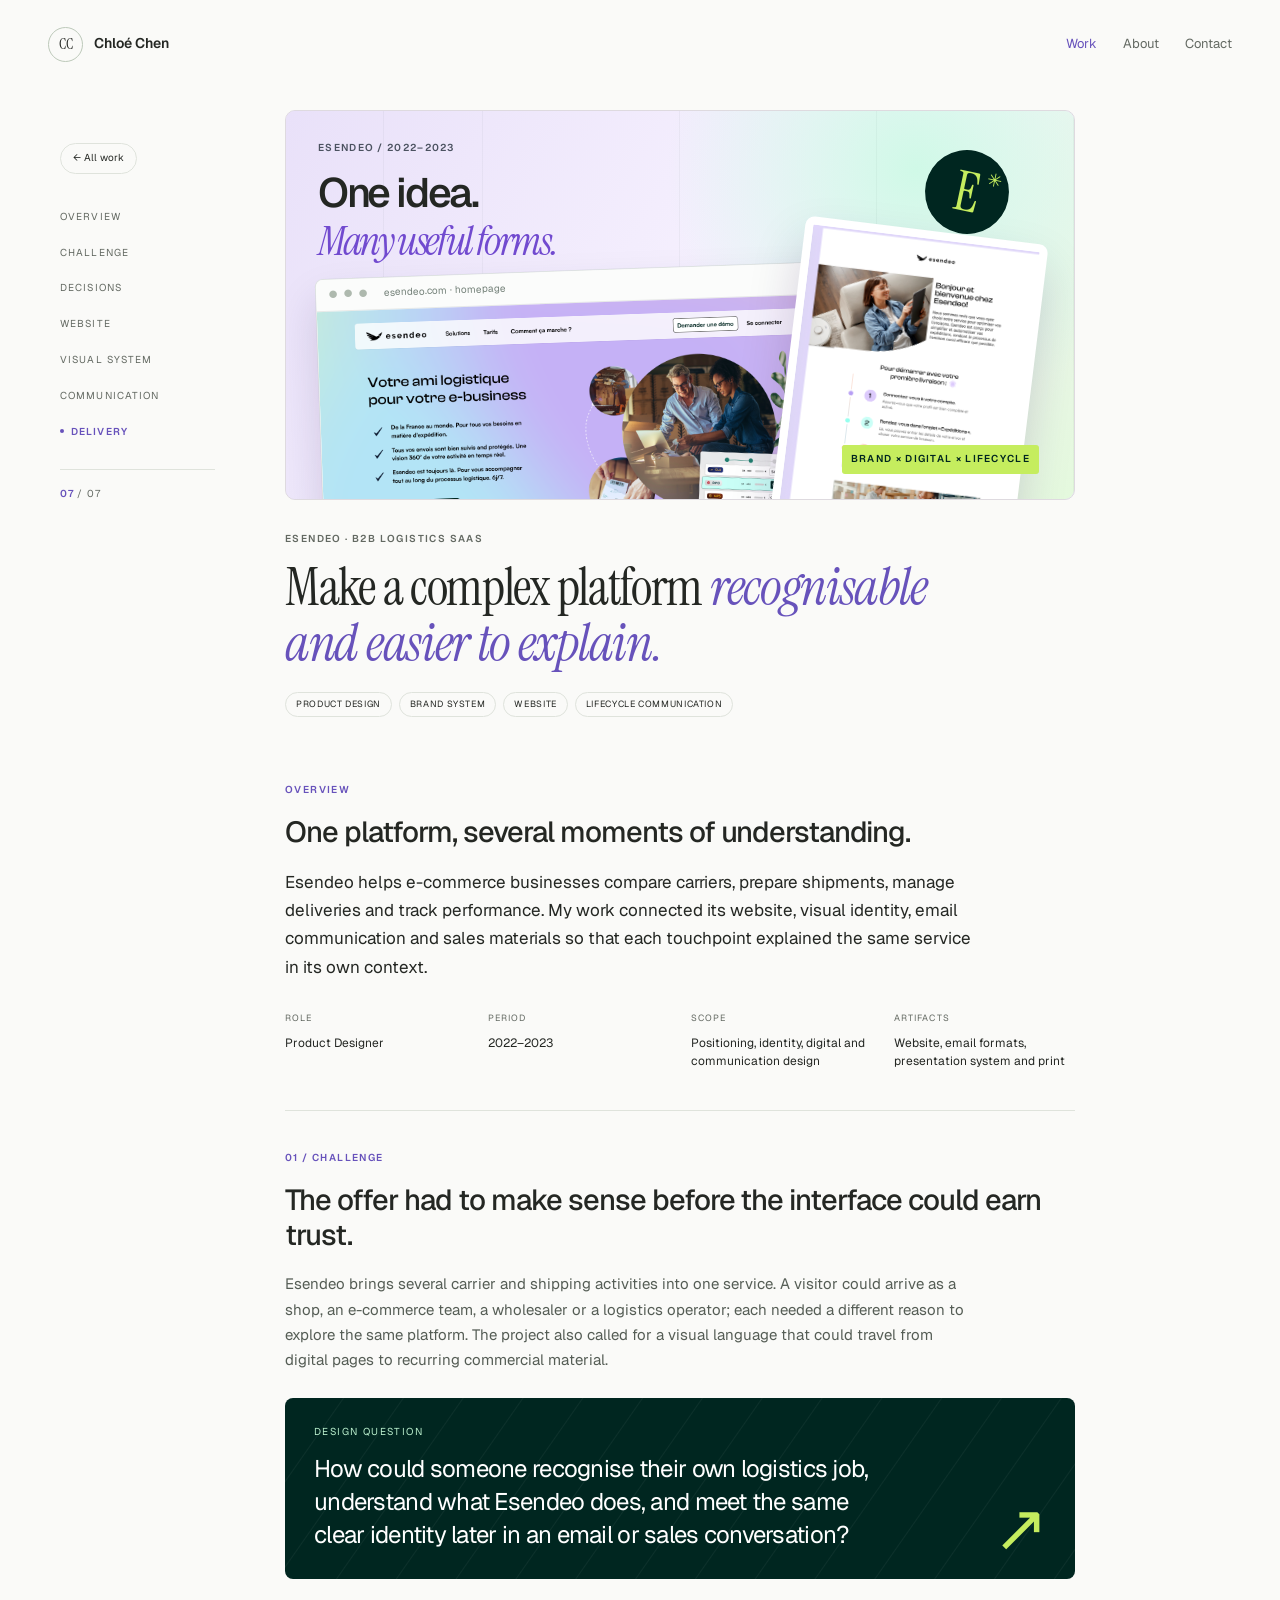
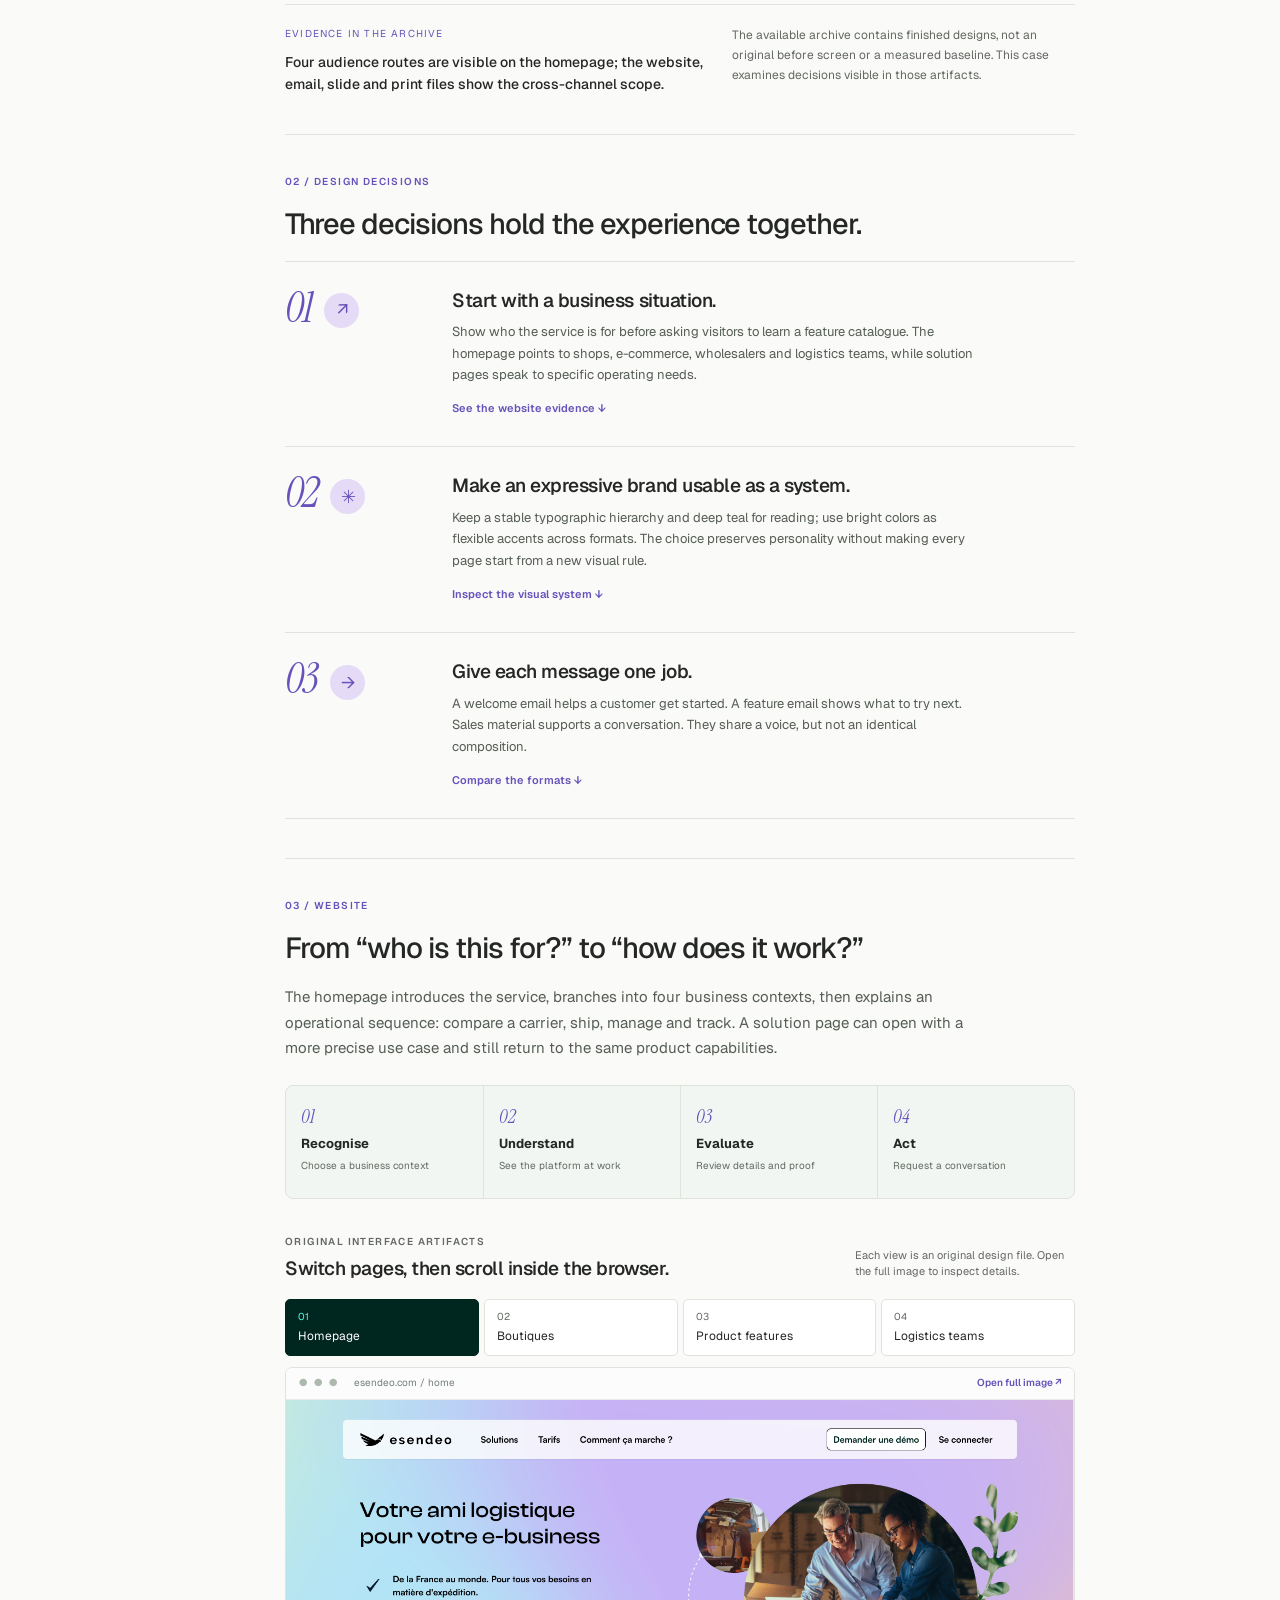
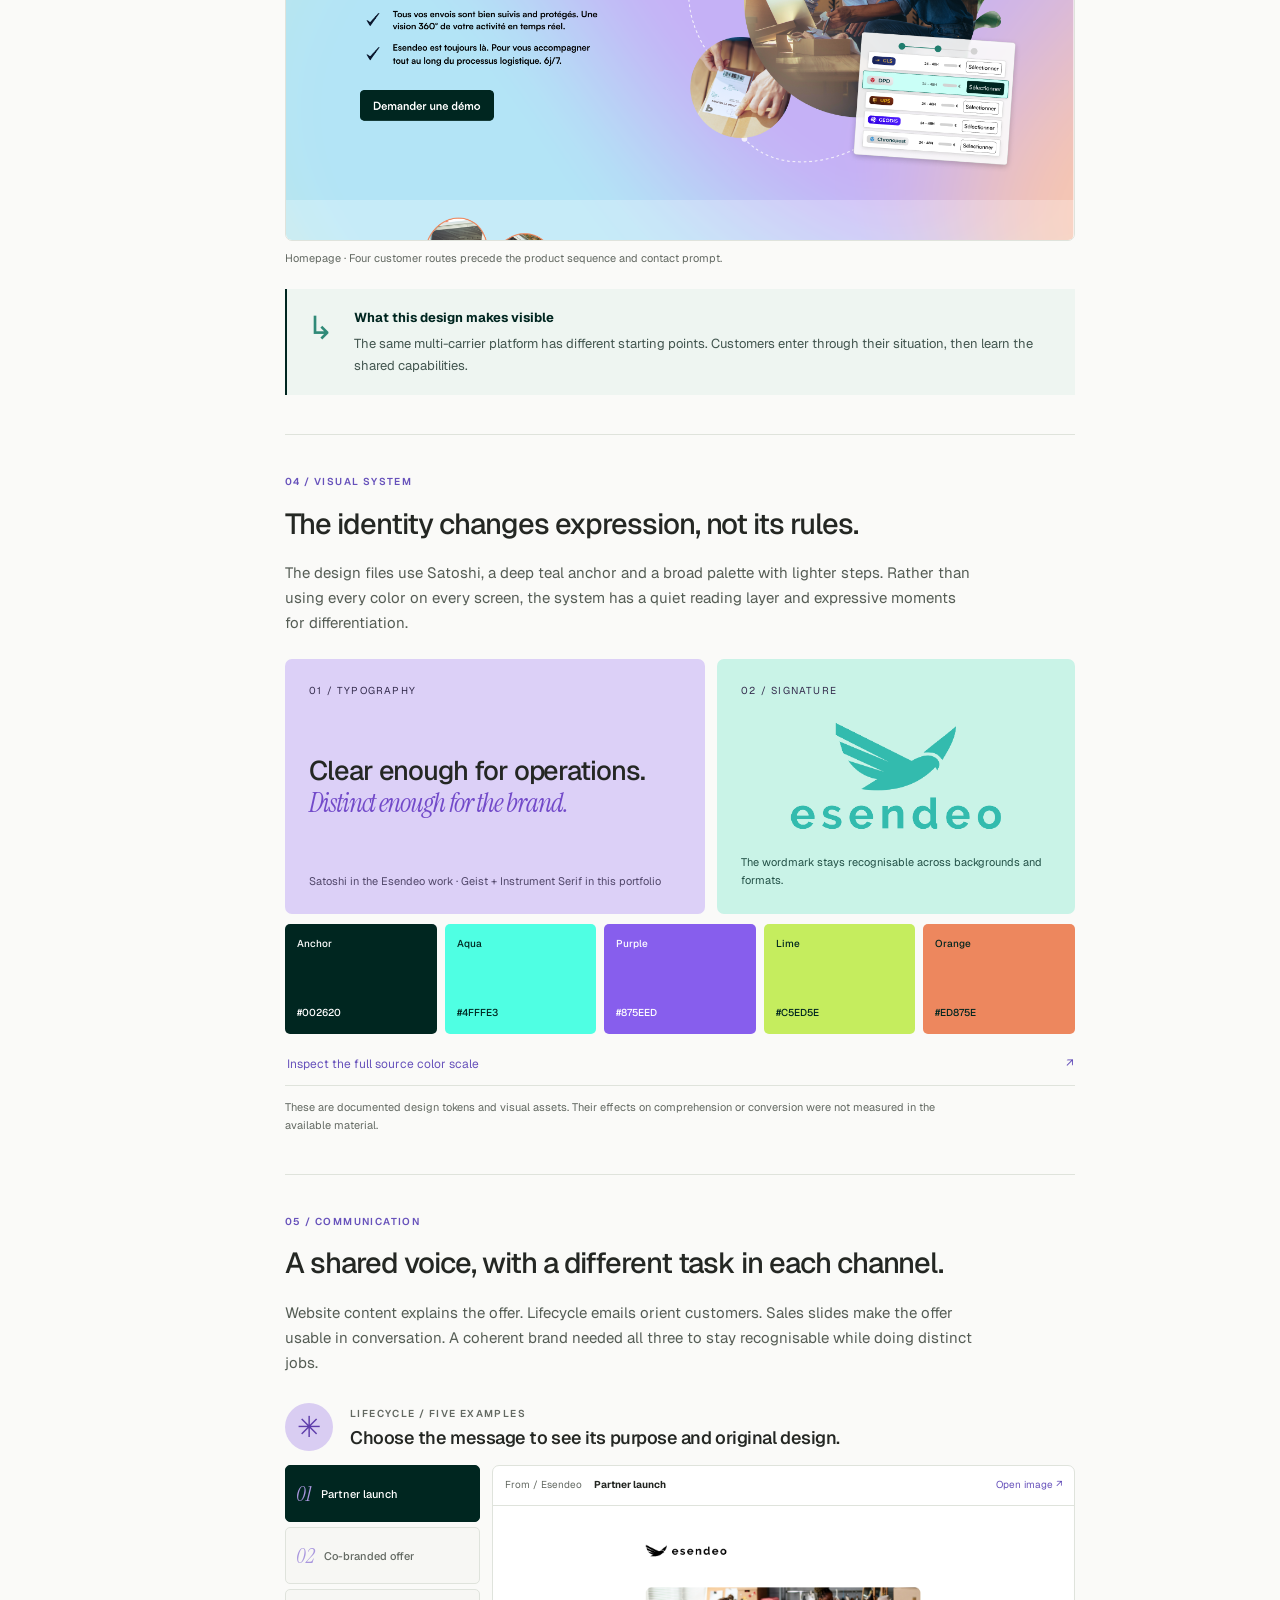
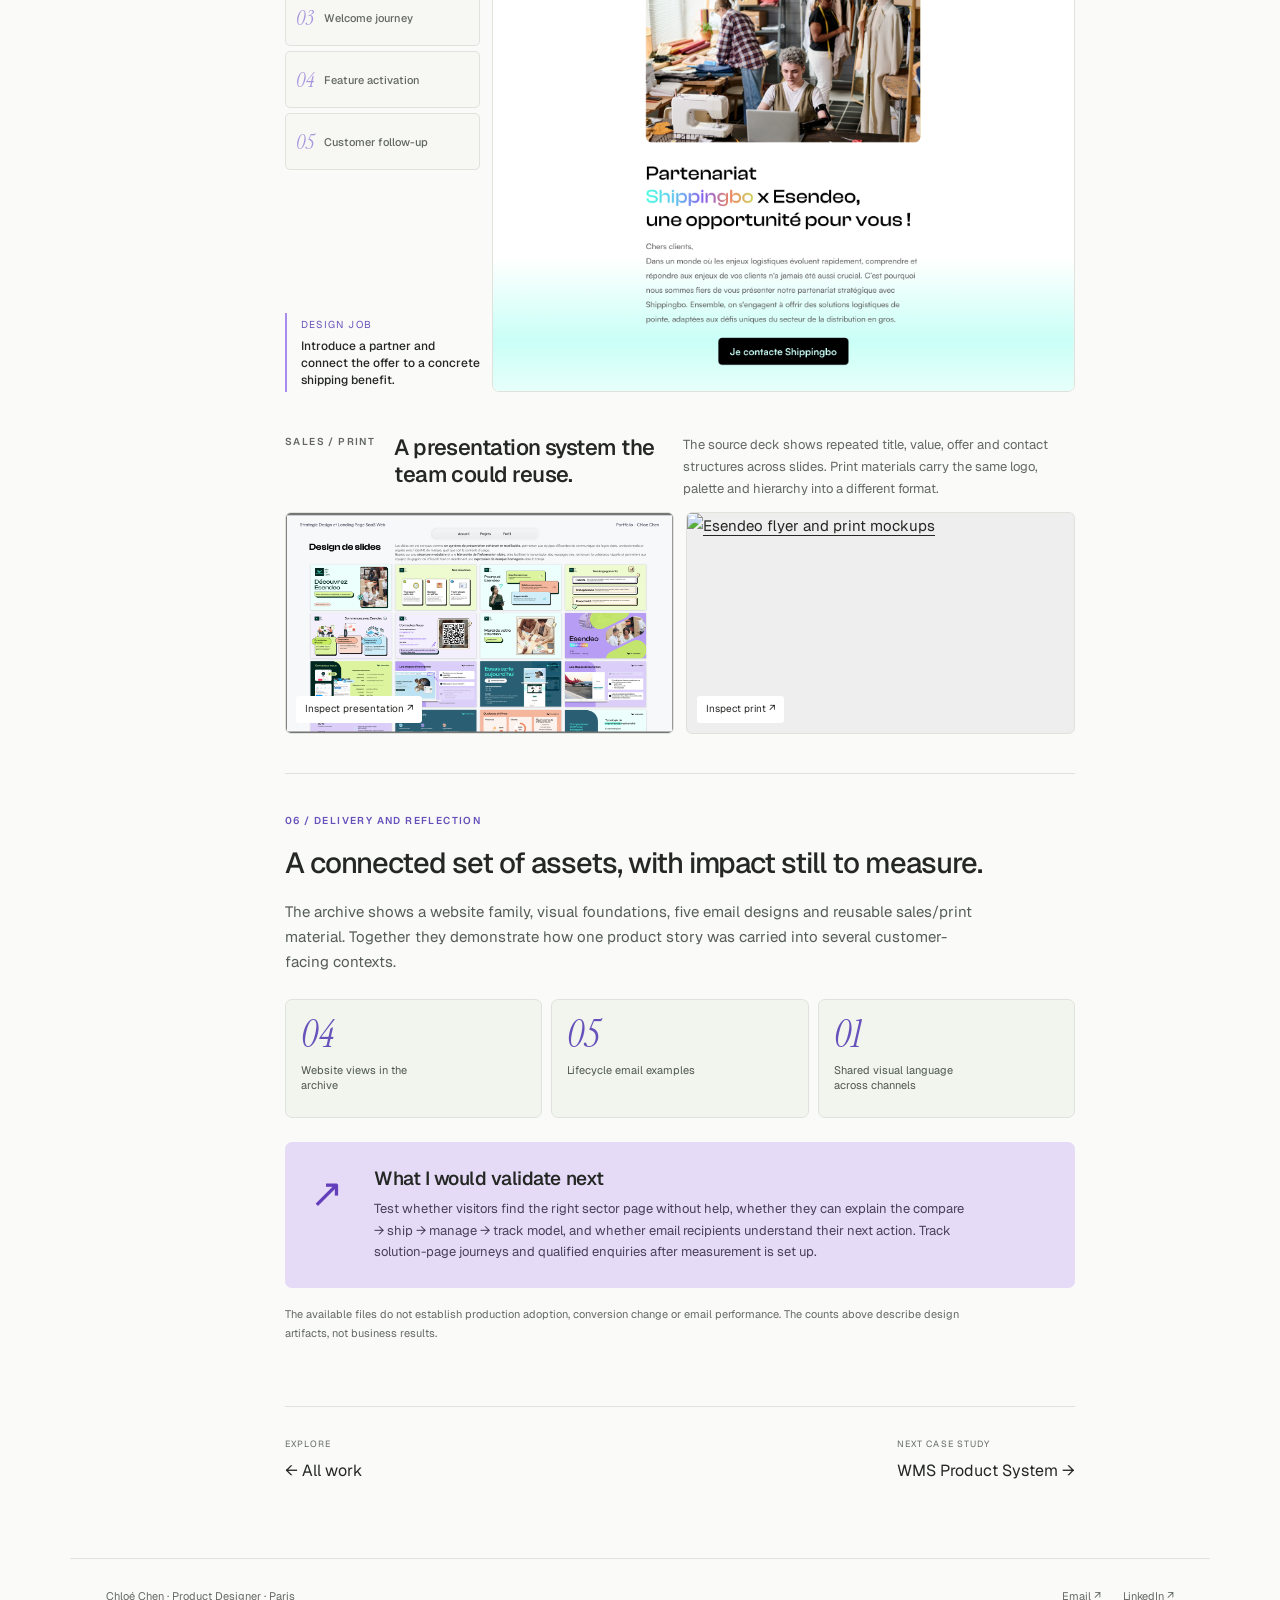
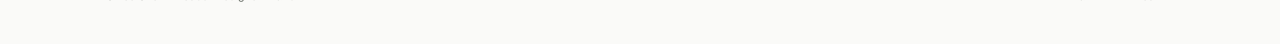
==== commit 8b7c1cf2: "Redesign Esendeo case study around product story and evidence" ====
--- a/esendeo-brand-ecosystem.html
+++ b/esendeo-brand-ecosystem.html
@@ -1,310 +1,49 @@
 <!doctype html>
 <html lang="en">
-  <head>
-    <meta charset="UTF-8" />
-    <meta name="viewport" content="width=device-width, initial-scale=1.0" />
-    <meta name="description" content="Esendeo case study by Chloé Chen: translating one brand foundation into a coherent digital and communication ecosystem." />
-    <title>Esendeo Brand Ecosystem - Chloé Chen</title>
-    <link rel="preconnect" href="https://fonts.googleapis.com" />
-    <link rel="preconnect" href="https://fonts.gstatic.com" crossorigin />
-    <link href="https://fonts.googleapis.com/css2?family=Geist:wght@300;400;500;600&amp;family=Instrument+Serif:ital,wght@0,400;1,400&amp;display=swap" rel="stylesheet" />
-    <link rel="stylesheet" href="./src/styles.css?v=49" />
-    <style>
-      .es3 .es3-foundation__canvas{grid-template-columns:minmax(0,.92fr) minmax(0,1.08fr);grid-template-rows:360px auto auto auto;gap:18px}
-      .es3 .es3-type{min-height:0;padding:34px 38px}.es3 .es3-type small{font-size:11px}.es3 .es3-type strong{font-size:clamp(52px,6vw,78px);font-weight:500}
-      .es3 .es3-logo{display:flex;min-height:0;padding:34px 38px}.es3 .es3-logo img{width:min(72%,320px);max-width:none;height:auto;max-height:150px;transform:none}
-      .es3 .es3-palette{grid-column:1/-1;gap:10px}.es3 .es3-palette span{min-height:104px;padding:16px}.es3 .es3-palette b{font-size:13px}.es3 .es3-palette small{font-size:11px}
-      .es3 .es3-type-spec{grid-column:1/-1;display:grid;grid-template-columns:repeat(4,1fr);height:auto;min-height:118px}.es3 .es3-principles{grid-column:1/-1}
-      .es3 .es3-tour{display:block;max-width:980px}.es3-macbook{position:relative;padding:0 20px;perspective:1200px}.es3-macbook__lid{position:relative;padding:13px 13px 17px;border:1px solid #3b3b3b;border-radius:18px 18px 8px 8px;background:linear-gradient(145deg,#242424,#090909 72%);box-shadow:0 26px 56px rgba(0,38,32,.16),inset 0 1px 0 rgba(255,255,255,.13);transform:rotateX(-1deg)}
-      .es3-macbook__camera{position:absolute;z-index:3;top:6px;left:50%;width:5px;height:5px;border-radius:50%;background:#424242;transform:translateX(-50%)}
-      .es3-macbook__screen{position:relative;height:clamp(480px,53vw,620px);overflow:hidden;border-radius:7px;background:#fff}
-      .es3-macbook__screen img{position:absolute;inset:0;width:100%;height:auto;opacity:0;transform:translateY(0);transition:opacity .55s ease}
-      .es3-macbook__screen img.is-active{z-index:1;opacity:1;animation:es3-site-reel 9s cubic-bezier(.62,0,.32,1) both}
-      @keyframes es3-site-reel{0%,12%{transform:translateY(0)}42%{transform:translateY(-27%)}72%{transform:translateY(-58%)}90%,100%{transform:translateY(-82%)}}
-      .es3-macbook__base{position:relative;z-index:2;width:105%;height:29px;margin:-1px 0 0 -2.5%;border-top:1px solid rgba(255,255,255,.9);border-radius:2px 2px 13px 13px;background:linear-gradient(180deg,#f2f3f3 0,#c9cbcc 35%,#989b9c 78%,#777a7b 100%);clip-path:polygon(1.5% 0,98.5% 0,100% 72%,98% 100%,2% 100%,0 72%);box-shadow:0 16px 24px rgba(0,38,32,.13)}
-      .es3-macbook__base i{position:absolute;top:0;left:50%;width:118px;height:5px;border-radius:0 0 7px 7px;background:linear-gradient(180deg,#888b8c,#b8babb);box-shadow:0 1px 0 rgba(255,255,255,.45);transform:translateX(-50%)}
-      .es3-site-switcher{display:flex;justify-content:space-between;align-items:end;margin:30px 5% 0}.es3-site-switcher p{display:grid;gap:5px;margin:0}.es3-site-switcher p span{color:rgba(0,38,32,.52);font-size:10px;letter-spacing:.1em;text-transform:uppercase}.es3-site-switcher p strong{font-size:18px;font-weight:500}
-      .es3-site-switcher>div{display:flex;gap:7px}.es3-site-switcher button{width:42px;height:42px;border:1px solid rgba(0,38,32,.18);border-radius:50%;background:transparent;color:rgba(0,38,32,.5);cursor:pointer}.es3-site-switcher button.is-active{border-color:var(--es3-ink);background:var(--es3-ink);color:#fff}
-      .es3 .es3-web-details{display:none}
-      .es3 .es3-newsletters__stage{display:grid;grid-template-columns:270px minmax(0,1fr);gap:58px;max-width:920px;padding:0;background:transparent}
-      .es3-mail-list{display:flex;flex-direction:column;align-self:center}.es3-mail-list p{margin:0 0 34px}.es3-mail-list small{display:block;margin-bottom:12px;color:rgba(0,38,32,.52);font-size:10px;letter-spacing:.1em;text-transform:uppercase}.es3-mail-list strong{font-size:27px;font-weight:500;letter-spacing:-.04em;line-height:1.08}
-      .es3-mail-list button{display:grid;grid-template-columns:34px 1fr;gap:12px;align-items:center;width:100%;min-height:58px;padding:0;border:0;border-top:1px solid rgba(0,38,32,.16);background:transparent;color:rgba(0,38,32,.55);text-align:left;cursor:pointer}.es3-mail-list button:last-child{border-bottom:1px solid rgba(0,38,32,.16)}.es3-mail-list button b{font-size:10px;font-weight:500}.es3-mail-list button span{font-size:13px}.es3-mail-list button.is-active{color:var(--es3-ink)}.es3-mail-list button.is-active span{font-weight:600}
-      .es3-mail-preview{justify-self:end;width:min(100%,520px);overflow:hidden;border:1px solid rgba(0,38,32,.14);border-radius:10px;background:#fff;box-shadow:0 24px 60px rgba(0,38,32,.1)}
-      .es3-mail-preview__bar{display:grid;grid-template-columns:1fr auto 8px;gap:12px;align-items:center;height:48px;padding:0 16px;border-bottom:1px solid rgba(0,38,32,.1);font-size:10px}.es3-mail-preview__bar span{color:rgba(0,38,32,.5)}.es3-mail-preview__bar strong{font-weight:500}.es3-mail-preview__bar i{width:7px;height:7px;border-radius:50%;background:#c5ed5e}
-      .es3-mail-preview__screen{position:relative;height:610px;overflow:hidden;background:#f5f5f3}.es3-mail-preview__screen img{position:absolute;inset:0;margin:auto;width:100%;height:auto;opacity:0;transition:opacity .45s ease}.es3-mail-preview__screen img.is-active{z-index:1;opacity:1;animation:es3-mail-reel 9s cubic-bezier(.62,0,.32,1) both}
-      @keyframes es3-mail-reel{0%,14%{transform:translateY(0)}52%{transform:translateY(var(--reel-mid,0px))}88%,100%{transform:translateY(var(--reel-end,0px))}}
-      .es3-mail-note{grid-column:1/-1;max-width:650px;margin:10px 0 0 auto;color:rgba(0,38,32,.62);font-size:14px;line-height:1.65}
-      .es3 .es3-sales__slides{display:block;max-width:980px}.es3 .es3-sales__slides .es3-sales__gallery{width:100%;margin:0;border:1px solid rgba(0,38,32,.12);box-shadow:0 18px 46px rgba(0,38,32,.07)}.es3 .es3-sales__gallery img{display:block;width:100%;height:auto;transform:none}
-      .es3 .es3-sales__print{display:grid;grid-template-columns:1fr;gap:42px;max-width:980px}.es3 .es3-sales__print>div{grid-column:auto;max-width:640px}.es3 .es3-sales__print h3{max-width:13ch;font-size:clamp(40px,4.2vw,58px);line-height:.94}.es3 .es3-sales__print figure{width:100%;margin:0;transform:none}
-      .es3 .es3-cover{isolation:isolate;background:#875eed;color:#fff}
-      .es3 .es3-cover::before{position:absolute;z-index:-1;top:0;right:0;bottom:0;width:28%;background:#c5ed5e;content:""}
-      .es3 .es3-cover__intro,.es3 .es3-cover__title,.es3 .es3-cover__meta{position:relative;z-index:1}
-      .es3 .es3-cover__intro p:first-child{color:#fff}
-      .es3 .es3-cover__intro p:last-child{color:#002620}
-      .es3 .es3-cover__title{grid-template-columns:minmax(0,1fr) minmax(240px,28%);gap:5.5vw}
-      .es3 .es3-cover__title h1{max-width:8.2ch;color:#fff}
-      .es3 .es3-cover__title h1 span:first-child{color:#c5ed5e}
-      .es3 .es3-cover__title h1 em{color:#002620}
-      .es3 .es3-cover__title>p{align-self:end;padding-left:28px;color:rgba(0,38,32,.78);font-size:16px;font-weight:500;line-height:1.55}
-      .es3 .es3-cover__meta{width:min(760px,64%);border-color:rgba(255,255,255,.48)}
-      .es3 .es3-cover__meta dt{color:rgba(255,255,255,.62)}
-      .es3 .es3-cover__meta dd{color:#fff}
-      .es3 .es3-outcome{padding-top:clamp(150px,18vh,200px);padding-bottom:clamp(130px,16vh,180px);background:#f0edf8}
-      .es3 .es3-outcome__eyebrow,.es3 .es3-outcome>h2,.es3 .es3-outcome__chain,.es3 .es3-outcome__conclusion{width:min(980px,calc(100% - 104px));margin-right:auto;margin-left:clamp(52px,7vw,104px)}
-      .es3 .es3-outcome__eyebrow{margin-top:0;margin-bottom:30px;color:rgba(0,38,32,.58);font-size:10px;font-weight:600;letter-spacing:.14em;line-height:1.4;text-transform:uppercase}
-      .es3 .es3-outcome>h2{max-width:900px;margin-top:0;font-size:clamp(50px,5.4vw,74px);font-weight:500;letter-spacing:-.062em;line-height:.94}
-      .es3-outcome__chain{padding:0;margin-top:clamp(72px,9vh,104px);list-style:none;border-top:1px solid rgba(0,38,32,.24)}
-      .es3-outcome__chain li{display:grid;grid-template-columns:42px 170px minmax(0,1fr) 220px;gap:24px;align-items:center;min-height:124px;border-bottom:1px solid rgba(0,38,32,.2)}
-      .es3-outcome__chain li>span{align-self:start;padding-top:34px;color:#7651dc;font-size:11px;font-weight:600;letter-spacing:.08em}
-      .es3-outcome__chain h3{margin:0;font-size:14px;font-weight:600;letter-spacing:-.01em;line-height:1.35}
-      .es3-outcome__chain p{max-width:35ch;margin:0;color:var(--es3-ink);font-size:18px;letter-spacing:-.025em;line-height:1.4}
-      .es3-outcome__chain small{display:block;color:rgba(0,38,32,.58);font-size:12px;letter-spacing:.01em;line-height:1.55}
-      .es3-outcome__conclusion{display:grid;grid-template-columns:212px minmax(0,1fr);gap:24px;margin-top:72px;padding-top:28px;border-top:1px solid rgba(0,38,32,.24)}
-      .es3-outcome__conclusion>p{margin:2px 0 0;color:rgba(0,38,32,.58);font-size:10px;font-weight:600;letter-spacing:.14em;text-transform:uppercase}
-      .es3-outcome__conclusion div{max-width:650px}
-      .es3-outcome__conclusion h3{max-width:18ch;margin:0;font-size:clamp(30px,3.2vw,42px);font-weight:500;letter-spacing:-.045em;line-height:1.04}
-      .es3-outcome__conclusion div p{max-width:62ch;margin:26px 0 0;color:rgba(0,38,32,.7);font-size:15px;line-height:1.7}
-      @media(max-width:900px){.es3 .es3-cover::before{width:22%}.es3 .es3-cover__title{grid-template-columns:1fr}.es3 .es3-cover__title>p{max-width:32ch;padding-left:0;color:rgba(255,255,255,.78)}.es3 .es3-cover__meta{width:74%}.es3-outcome__chain li{grid-template-columns:38px 150px minmax(0,1fr);padding:26px 0}.es3-outcome__chain li>span{padding-top:3px}.es3-outcome__chain small{grid-column:3}}
-      @media(max-width:767px){.es3 .es3-foundation__canvas{grid-template-columns:1fr;grid-template-rows:auto}.es3 .es3-type,.es3 .es3-logo{min-height:300px;padding:28px}.es3 .es3-palette{grid-column:auto;grid-template-columns:1fr 1fr}.es3 .es3-type-spec{grid-column:auto;grid-template-columns:1fr 1fr}.es3 .es3-principles{grid-column:auto}.es3-macbook{padding:0}.es3-macbook__lid{padding:8px 8px 12px;border-radius:12px 12px 5px 5px}.es3-macbook__screen{height:330px}.es3-macbook__base{height:32px}.es3-site-switcher{margin:22px 0 0}.es3-site-switcher button{width:36px;height:36px}.es3 .es3-newsletters__stage{grid-template-columns:1fr;gap:34px}.es3-mail-list{order:2}.es3-mail-preview{justify-self:center}.es3-mail-preview__screen{height:480px}.es3-mail-note{order:3;grid-column:auto}.es3 .es3-sales__print{grid-template-columns:1fr}}
-      @media(max-width:767px){.es3 .es3-cover::before{top:auto;width:100%;height:14px}.es3 .es3-cover__intro p:first-child{max-width:20ch}.es3 .es3-cover__title{display:block}.es3 .es3-cover__title h1{max-width:none}.es3 .es3-cover__title h1 em{color:#c5ed5e}.es3 .es3-cover__title>p{max-width:29ch}.es3 .es3-cover__meta{width:100%;border-color:rgba(255,255,255,.4)}.es3 .es3-cover__meta dt{color:rgba(255,255,255,.58)}.es3 .es3-outcome{padding-top:110px;padding-bottom:112px}.es3 .es3-outcome__eyebrow,.es3 .es3-outcome>h2,.es3 .es3-outcome__chain,.es3 .es3-outcome__conclusion{width:calc(100% - 40px);margin-right:auto;margin-left:auto}.es3 .es3-outcome__eyebrow{margin-bottom:22px}.es3 .es3-outcome>h2{font-size:clamp(42px,12vw,58px);line-height:.96}.es3-outcome__chain{margin-top:58px}.es3-outcome__chain li{grid-template-columns:34px minmax(0,1fr);gap:7px 14px;min-height:0;padding:25px 0}.es3-outcome__chain li>span{grid-column:1;grid-row:1;padding-top:2px}.es3-outcome__chain h3{grid-column:2;grid-row:1;font-size:15px}.es3-outcome__chain p{grid-column:2;font-size:17px;line-height:1.45}.es3-outcome__chain small{grid-column:2;font-size:12px}.es3-outcome__conclusion{grid-template-columns:1fr;gap:18px;margin-top:58px}.es3-outcome__conclusion h3{font-size:32px}.es3-outcome__conclusion div p{font-size:16px}}
-      @media(prefers-reduced-motion:reduce){.es3-macbook__screen img.is-active,.es3-mail-preview__screen img.is-active{animation:none}}
-    </style>
-  </head>
-  <body class="is-loading page-esendeo" data-page="case">
-    <a class="skip-link" href="#main">Skip to content</a>
-    <div class="loader" id="loader" aria-hidden="true">
-      <div class="loader-mark"><span>Esendeo</span><i></i></div>
-      <p>Brand ecosystem</p>
-    </div>
-    <div class="page-texture" aria-hidden="true"></div>
+<head>
+<meta charset="utf-8"><meta name="viewport" content="width=device-width, initial-scale=1">
+<meta name="description" content="How Chloé Chen connected Esendeo's logistics website, brand system, lifecycle email and sales materials through one visual language.">
+<meta property="og:title" content="Esendeo — One product story across every touchpoint"><meta property="og:type" content="article"><meta property="og:image" content="https://chloechen-design.github.io/assets/esendeo/source-website-home-hd.png">
+<title>Esendeo — Chloé Chen</title>
+<link rel="preconnect" href="https://fonts.googleapis.com"><link rel="preconnect" href="https://fonts.gstatic.com" crossorigin>
+<link href="https://fonts.googleapis.com/css2?family=Geist:wght@400;500;600;700&family=Instrument+Serif:ital@0;1&display=swap" rel="stylesheet">
+<link rel="stylesheet" href="./src/esendeo-case.css"><script src="./src/esendeo-case.js" defer></script>
+</head>
+<body>
+<a class="skip" href="#main">Skip to content</a>
+<header class="site-header"><a class="brand" href="./index.html"><span class="monogram" aria-hidden="true">CC</span> Chloé Chen</a><nav aria-label="Main navigation"><a href="./work.html" aria-current="page">Work</a><a href="./about.html">About</a><a href="./contact.html">Contact</a></nav></header>
+<div class="case-layout">
+<nav class="case-nav" aria-label="Case study sections"><a class="back-link" href="./work.html">← All work</a><ol>
+<li><a href="#overview" aria-current="location">Overview</a></li><li><a href="#challenge">Challenge</a></li><li><a href="#decisions">Decisions</a></li><li><a href="#website">Website</a></li><li><a href="#system">Visual system</a></li><li><a href="#communications">Communication</a></li><li><a href="#delivery">Delivery</a></li>
+</ol><p class="nav-progress"><span data-progress>01</span> / 07</p></nav>
+<main class="case-body" id="main">
+<div class="cover reveal" aria-label="Esendeo website, email and visual system"><div class="cover-grid" aria-hidden="true"></div><div class="cover-intro"><span>Esendeo / 2022–2023</span><strong>One idea.<br><em>Many useful forms.</em></strong></div><div class="cover-browser"><div class="browser-bar"><span aria-hidden="true">● ● ●</span><span>esendeo.com · homepage</span></div><img src="./assets/esendeo/source-website-home-hd.png" alt="Esendeo homepage design" width="1440" height="7368" fetchpriority="high"></div><div class="cover-mail"><img src="./assets/esendeo/source-newsletter-welcome.png" alt="Esendeo welcome email" width="470" height="965"></div><div class="cover-seal" aria-hidden="true">E<span>✳</span></div><span class="cover-caption">Brand × digital × lifecycle</span></div>
+<div class="case-title"><span class="eyebrow">Esendeo · B2B logistics SaaS</span><h1>Make a complex platform <em>recognisable and easier to explain.</em></h1><div class="tags"><span>Product design</span><span>Brand system</span><span>Website</span><span>Lifecycle communication</span></div></div>
 
-    <header class="header" aria-label="Portfolio navigation">
-      <a class="brand" href="./index.html" aria-label="Chloé Chen home"><span>CC</span><strong>Chloé Chen</strong></a>
-      <div class="header-center"><span>Product designer</span><span>Case study · Brand to digital</span></div>
-      <nav class="nav" aria-label="Main navigation">
-        <a href="./index.html">Home</a><a class="is-active" href="./work.html">Work</a><a href="./about.html">About</a><a href="./contact.html">Contact</a>
-      </nav>
-    </header>
+<section class="case-section" id="overview" aria-labelledby="overview-title"><span class="section-label">Overview</span><h2 id="overview-title">One platform, several moments of understanding.</h2><p class="lead">Esendeo helps e-commerce businesses compare carriers, prepare shipments, manage deliveries and track performance. My work connected its website, visual identity, email communication and sales materials so that each touchpoint explained the same service in its own context.</p><dl class="facts"><div><dt>Role</dt><dd>Product Designer</dd></div><div><dt>Period</dt><dd>2022–2023</dd></div><div><dt>Scope</dt><dd>Positioning, identity, digital and communication design</dd></div><div><dt>Artifacts</dt><dd>Website, email formats, presentation system and print</dd></div></dl></section>
 
-    <main class="case case--esendeo es3" id="main">
-      <section class="es3-cover" aria-labelledby="cover-title">
-        <div class="es3-cover__intro reveal">
-          <p>Brand strategy<br />Product design<br />B2B communication</p>
-          <p>Logistics SaaS<br />France</p>
-        </div>
-        <div class="es3-cover__title reveal">
-          <h1 id="cover-title"><span>Esendeo.</span><span>A brand system<br />built to <em>move.</em></span></h1>
-          <p>One coherent identity across the website, lifecycle communication and B2B sales tools.</p>
-        </div>
-        <dl class="es3-cover__meta">
-          <div><dt>Role</dt><dd>Product Designer</dd></div>
-          <div><dt>Scope</dt><dd>Strategy, identity, digital</dd></div>
-          <div><dt>Outputs</dt><dd>Website, newsletters, sales deck, print</dd></div>
-        </dl>
-      </section>
+<section class="case-section" id="challenge" aria-labelledby="challenge-title"><span class="section-label">01 / Challenge</span><h2 id="challenge-title">The offer had to make sense before the interface could earn trust.</h2><p>Esendeo brings several carrier and shipping activities into one service. A visitor could arrive as a shop, an e-commerce team, a wholesaler or a logistics operator; each needed a different reason to explore the same platform. The project also called for a visual language that could travel from digital pages to recurring commercial material.</p><div class="question-band reveal"><span>Design question</span><p>How could someone recognise their own logistics job, understand what Esendeo does, and meet the same clear identity later in an email or sales conversation?</p><i aria-hidden="true">↗</i></div><div class="evidence-callout"><div><span>Evidence in the archive</span><strong>Four audience routes are visible on the homepage; the website, email, slide and print files show the cross-channel scope.</strong></div><p>The available archive contains finished designs, not an original before screen or a measured baseline. This case examines decisions visible in those artifacts.</p></div></section>
 
-      <section class="es3-context" aria-labelledby="context-title">
-        <p class="es3-context__index">Context and challenge</p>
-        <h2 id="context-title">Not a brand, a website and a campaign. <em>One recognisable visual world.</em></h2>
-        <div class="es3-context__body reveal">
-          <p>Esendeo is a SaaS platform for e-commerce logistics. It lets companies manage, track and centralise deliveries through one interface connected to multiple carriers.</p>
-          <p>The product had to make a complex B2B operation feel simpler, reliable and scalable. But its visual identity was fragmented, communication varied from one team and channel to another, and every new marketing or sales asset required slow, costly rework.</p>
-          <p>My responsibility was to clarify the positioning and build one system that could support product growth, daily business use and every customer-facing conversation.</p>
-        </div>
-        <div class="es3-problem-map reveal" aria-label="Business problems before the redesign">
-          <p><strong>Fragmented identity</strong><span>The brand changed from one touchpoint to the next.</span></p>
-          <p><strong>Complex offer</strong><span>Different audiences struggled to identify the right use case.</span></p>
-          <p><strong>Slow production</strong><span>Teams recreated layouts and decisions for every new asset.</span></p>
-          <p><strong>Visual drift</strong><span>Quality was difficult to maintain without constant design support.</span></p>
-        </div>
-      </section>
+<section class="case-section" id="decisions" aria-labelledby="decisions-title"><span class="section-label">02 / Design decisions</span><h2 id="decisions-title">Three decisions hold the experience together.</h2><div class="decision-list">
+<article class="decision-card reveal"><span class="decision-index">01 <i aria-hidden="true">↗</i></span><div><h3>Start with a business situation.</h3><p>Show who the service is for before asking visitors to learn a feature catalogue. The homepage points to shops, e-commerce, wholesalers and logistics teams, while solution pages speak to specific operating needs.</p><a href="#website">See the website evidence ↓</a></div></article>
+<article class="decision-card reveal"><span class="decision-index">02 <i aria-hidden="true">✳</i></span><div><h3>Make an expressive brand usable as a system.</h3><p>Keep a stable typographic hierarchy and deep teal for reading; use bright colors as flexible accents across formats. The choice preserves personality without making every page start from a new visual rule.</p><a href="#system">Inspect the visual system ↓</a></div></article>
+<article class="decision-card reveal"><span class="decision-index">03 <i aria-hidden="true">→</i></span><div><h3>Give each message one job.</h3><p>A welcome email helps a customer get started. A feature email shows what to try next. Sales material supports a conversation. They share a voice, but not an identical composition.</p><a href="#communications">Compare the formats ↓</a></div></article>
+</div></section>
 
-      <section class="es3-strategy" aria-labelledby="strategy-title">
-        <div class="es3-section-head reveal">
-          <span>Brand strategy</span>
-          <h2 id="strategy-title">Build trust first. Make complexity feel simple.</h2>
-          <p>The strategy connected Esendeo's operational strengths with a more human promise. Reliability and transparency build confidence in a critical logistics service. Speed, simplicity and proactive care make the experience feel useful in everyday work.</p>
-        </div>
-        <div class="es3-values reveal">
-          <p class="es3-values__lead">We do care.</p>
-          <p><b>Reliability</b><span>A system that looks stable enough for high-stakes operations.</span></p>
-          <p><b>Transparency</b><span>Clear information, visible proof and direct language.</span></p>
-          <p><b>Speed and simplicity</b><span>Fast comprehension and less effort at every step.</span></p>
-          <p><b>Proactivity</b><span>A partner that anticipates problems instead of reacting late.</span></p>
-        </div>
-      </section>
+<section class="case-section" id="website" aria-labelledby="website-title"><span class="section-label">03 / Website</span><h2 id="website-title">From “who is this for?” to “how does it work?”</h2><p>The homepage introduces the service, branches into four business contexts, then explains an operational sequence: compare a carrier, ship, manage and track. A solution page can open with a more precise use case and still return to the same product capabilities.</p><div class="journey reveal" aria-label="Website information sequence"><div><span>01</span><strong>Recognise</strong><small>Choose a business context</small></div><div><span>02</span><strong>Understand</strong><small>See the platform at work</small></div><div><span>03</span><strong>Evaluate</strong><small>Review details and proof</small></div><div><span>04</span><strong>Act</strong><small>Request a conversation</small></div></div>
+<div class="artifact-head"><div><span class="eyebrow">Original interface artifacts</span><h3>Switch pages, then scroll inside the browser.</h3></div><p>Each view is an original design file. Open the full image to inspect details.</p></div>
+<div class="site-gallery" data-gallery="site"><div class="tab-row" role="tablist" aria-label="Esendeo website pages"><button type="button" role="tab" aria-selected="true" tabindex="0" data-index="0">01 <span>Homepage</span></button><button type="button" role="tab" aria-selected="false" tabindex="-1" data-index="1">02 <span>Boutiques</span></button><button type="button" role="tab" aria-selected="false" tabindex="-1" data-index="2">03 <span>Product features</span></button><button type="button" role="tab" aria-selected="false" tabindex="-1" data-index="3">04 <span>Logistics teams</span></button></div><div class="gallery-panel" role="tabpanel" tabindex="0" aria-label="Selected website page"><div class="browser-bar"><span aria-hidden="true">● ● ●</span><span data-site-address>esendeo.com / home</span><a data-site-open data-zoom href="./assets/esendeo/source-website-home-hd.png">Open full image ↗</a></div><div class="site-scroll"><img data-site-image src="./assets/esendeo/source-website-home-hd.png" alt="Complete Esendeo homepage including audience routes and the product sequence" width="1440" height="7368" loading="lazy"></div></div><p class="artifact-caption" data-site-caption>Homepage · Four customer routes precede the product sequence and contact prompt.</p></div>
+<div class="interface-proof"><span aria-hidden="true">↳</span><p><strong>What this design makes visible</strong>The same multi-carrier platform has different starting points. Customers enter through their situation, then learn the shared capabilities.</p></div></section>
 
-      <section class="es3-foundation" aria-labelledby="foundation-title">
-        <div class="es3-section-head reveal">
-          <span>Visual foundation</span>
-          <h2 id="foundation-title">The visual grammar behind every touchpoint.</h2>
-          <p>I translated the strategy into repeatable decisions: a direct typographic voice, a controlled but energetic colour scale, clear hierarchy and a logo system flexible enough for product, partner and sales contexts.</p>
-        </div>
-        <div class="es3-foundation__canvas reveal">
-          <div class="es3-type">
-            <small>Primary typeface</small>
-            <strong>Satoshi</strong>
-            <p>Aa Bb Cc 01</p>
-            <div><span>Regular</span><span>Medium</span><span>Bold</span></div>
-          </div>
-          <figure class="es3-logo">
-            <figcaption>Primary wordmark</figcaption>
-            <img src="./assets/esendeo/source-logo-primary.png" alt="Esendeo primary wordmark" loading="lazy" />
-            <p>One recognisable signature across product, partner and sales contexts.</p>
-          </figure>
-          <div class="es3-palette" aria-label="Esendeo colour system">
-            <span style="--c:#4fffe3"><b>Aqua</b><small>#4FFFE3</small></span><span style="--c:#61c6ed"><b>Blue</b><small>#61C6ED</small></span><span style="--c:#875eed"><b>Purple</b><small>#875EED</small></span><span style="--c:#ed875e"><b>Orange</b><small>#ED875E</small></span><span style="--c:#c5ed5e"><b>Lime</b><small>#C5ED5E</small></span>
-          </div>
-          <div class="es3-type-spec" aria-label="Esendeo type scale">
-            <span><small>Display</small><b>48 / 52</b></span>
-            <span><small>Section</small><b>32 / 38</b></span>
-            <span><small>Body</small><b>16 / 25</b></span>
-            <span><small>Label</small><b>12 / 16</b></span>
-          </div>
-          <div class="es3-principles"><span><b>Deep teal</b><br />Credibility and contrast</span><span><b>Bright colour</b><br />Context and energy</span><span><b>Clear scale</b><br />Fast comprehension</span></div>
-        </div>
-      </section>
+<section class="case-section" id="system" aria-labelledby="system-title"><span class="section-label">04 / Visual system</span><h2 id="system-title">The identity changes expression, not its rules.</h2><p>The design files use Satoshi, a deep teal anchor and a broad palette with lighter steps. Rather than using every color on every screen, the system has a quiet reading layer and expressive moments for differentiation.</p><div class="system-grid reveal"><div class="type-card"><small>01 / Typography</small><strong>Clear enough for operations.<br><em>Distinct enough for the brand.</em></strong><span>Satoshi in the Esendeo work · Geist + Instrument Serif in this portfolio</span></div><div class="logo-card"><small>02 / Signature</small><img src="./assets/esendeo/source-logo-primary.png" alt="Original Esendeo logo asset" width="1400" height="704" loading="lazy"><p>The wordmark stays recognisable across backgrounds and formats.</p></div></div><div class="palette" aria-label="Selected colors from the original Esendeo palette"><div style="--swatch:#002620;--text:#fff"><span>Anchor</span><strong>#002620</strong></div><div style="--swatch:#4fffe3;--text:#002620"><span>Aqua</span><strong>#4FFFE3</strong></div><div style="--swatch:#875eed;--text:#fff"><span>Purple</span><strong>#875EED</strong></div><div style="--swatch:#c5ed5e;--text:#002620"><span>Lime</span><strong>#C5ED5E</strong></div><div style="--swatch:#ed875e;--text:#002620"><span>Orange</span><strong>#ED875E</strong></div></div><a class="artifact-link" href="./assets/esendeo/source-foundation-color.png" data-zoom><span>Inspect the full source color scale</span><span aria-hidden="true">↗</span></a><p class="micro-note">These are documented design tokens and visual assets. Their effects on comprehension or conversion were not measured in the available material.</p></section>
 
-      <section class="es3-website" aria-labelledby="website-title">
-        <div class="es3-section-head reveal">
-          <span>From identity to interface</span>
-          <h2 id="website-title">The website made the system move.</h2>
-          <p>The website had to explain a multi-carrier logistics platform without flattening it into generic SaaS language. I structured the story around user needs, sector-specific entry points and a simple operational sequence: compare, ship, manage and track.</p>
-        </div>
-        <div class="es3-web-logic reveal">
-          <p><strong>Start from the business context</strong><span>Solution pages let each company recognise a precise use case before exploring features.</span></p>
-          <p><strong>Reduce comprehension effort</strong><span>Strong hierarchy and progressive disclosure turn a technical offer into a readable product story.</span></p>
-          <p><strong>Make benefits concrete</strong><span>Operational flows, platform views and customer proof help users understand how Esendeo solves daily logistics problems.</span></p>
-        </div>
-        <div class="es3-tour reveal" data-es3-site-demo>
-          <div class="es3-macbook">
-            <div class="es3-macbook__lid">
-              <i class="es3-macbook__camera" aria-hidden="true"></i>
-              <div class="es3-macbook__screen">
-                <img class="is-active" src="./assets/esendeo/source-website-home-hd.png" alt="Esendeo homepage" loading="lazy" data-label="Homepage" />
-                <img src="./assets/esendeo/source-website-solution-a-hd.png" alt="Esendeo e-commerce solution page" loading="lazy" data-label="E-commerce" />
-                <img src="./assets/esendeo/source-website-features-hd.png" alt="Esendeo product features page" loading="lazy" data-label="Product features" />
-                <img src="./assets/esendeo/source-website-solution-b-hd.png" alt="Esendeo retail solution page" loading="lazy" data-label="Retail solution" />
-              </div>
-            </div>
-            <div class="es3-macbook__base" aria-hidden="true"><i></i></div>
-          </div>
-          <div class="es3-site-switcher" aria-label="Website pages">
-            <p><span>Now showing</span><strong>Homepage</strong></p>
-            <div><button class="is-active" type="button" data-index="0">01</button><button type="button" data-index="1">02</button><button type="button" data-index="2">03</button><button type="button" data-index="3">04</button></div>
-          </div>
-        </div>
-      </section>
+<section class="case-section" id="communications" aria-labelledby="communications-title"><span class="section-label">05 / Communication</span><h2 id="communications-title">A shared voice, with a different task in each channel.</h2><p>Website content explains the offer. Lifecycle emails orient customers. Sales slides make the offer usable in conversation. A coherent brand needed all three to stay recognisable while doing distinct jobs.</p><div class="channel-header"><span class="channel-icon" aria-hidden="true">✳</span><div><span class="eyebrow">Lifecycle / five examples</span><h3>Choose the message to see its purpose and original design.</h3></div></div>
+<div class="mail-gallery" data-gallery="mail"><div class="mail-tabs" role="tablist" aria-label="Esendeo communication examples"><button type="button" role="tab" aria-selected="true" tabindex="0" data-index="0"><span>01</span><strong>Partner launch</strong></button><button type="button" role="tab" aria-selected="false" tabindex="-1" data-index="1"><span>02</span><strong>Co-branded offer</strong></button><button type="button" role="tab" aria-selected="false" tabindex="-1" data-index="2"><span>03</span><strong>Welcome journey</strong></button><button type="button" role="tab" aria-selected="false" tabindex="-1" data-index="3"><span>04</span><strong>Feature activation</strong></button><button type="button" role="tab" aria-selected="false" tabindex="-1" data-index="4"><span>05</span><strong>Customer follow-up</strong></button></div><div class="mail-preview" role="tabpanel" tabindex="0" aria-label="Selected email example"><div class="mail-bar"><span>From / Esendeo</span><strong data-mail-title>Partner launch</strong><a data-mail-open data-zoom href="./assets/esendeo/source-newsletter-shippingbo.png">Open image ↗</a></div><div class="mail-scroll"><img data-mail-image src="./assets/esendeo/source-newsletter-shippingbo.png" alt="Esendeo partner launch newsletter" width="811" height="2200" loading="lazy"></div></div><p class="mail-purpose"><span>Design job</span><strong data-mail-purpose>Introduce a partner and connect the offer to a concrete shipping benefit.</strong></p></div>
+<div class="sales-block"><div class="sales-copy"><span class="eyebrow">Sales / print</span><h3>A presentation system the team could reuse.</h3><p>The source deck shows repeated title, value, offer and contact structures across slides. Print materials carry the same logo, palette and hierarchy into a different format.</p></div><a href="./assets/esendeo/source-sales-reference.png" data-zoom class="sales-image"><img src="./assets/esendeo/source-sales-reference.png" alt="Original Esendeo presentation slide system" width="1384" height="796" loading="lazy"><span>Inspect presentation ↗</span></a><a href="./assets/esendeo/07-flyers.png" data-zoom class="print-image"><img src="./assets/esendeo/07-flyers.png" alt="Esendeo flyer and print mockups" width="1920" height="1080" loading="lazy"><span>Inspect print ↗</span></a></div></section>
 
-      <section class="es3-newsletters" aria-labelledby="newsletter-title">
-        <div class="es3-section-head reveal">
-          <span>B2B lifecycle communication</span>
-          <h2 id="newsletter-title">Newsletters became part of the service, not an afterthought.</h2>
-          <p>I designed modular structures for onboarding, advanced features, customer feedback and partner announcements. Each message has a precise job, a clear hierarchy and one visible next action, while remaining recognisably Esendeo.</p>
-        </div>
-        <div class="es3-newsletters__stage reveal" data-es3-mail-demo>
-          <div class="es3-mail-list" aria-label="Newsletter campaigns">
-            <p><small>Campaign system</small><strong>Five messages.<br />One recognisable voice.</strong></p>
-            <button class="is-active" type="button" data-index="0"><b>01</b><span>Partner launch</span></button>
-            <button type="button" data-index="1"><b>02</b><span>Co-branded offer</span></button>
-            <button type="button" data-index="2"><b>03</b><span>Welcome journey</span></button>
-            <button type="button" data-index="3"><b>04</b><span>Feature activation</span></button>
-            <button type="button" data-index="4"><b>05</b><span>Customer follow-up</span></button>
-          </div>
-          <div class="es3-mail-preview">
-            <div class="es3-mail-preview__bar"><span>From: Esendeo</span><strong>Partner launch</strong><i></i></div>
-            <div class="es3-mail-preview__screen">
-              <img class="is-active" src="./assets/esendeo/source-newsletter-shippingbo.png" alt="Shippingbo partner newsletter" loading="lazy" data-label="Partner launch" />
-              <img src="./assets/esendeo/source-newsletter-brick.png" alt="Brick par Brick partner newsletter" loading="lazy" data-label="Co-branded offer" />
-              <img src="./assets/esendeo/source-newsletter-welcome.png" alt="Esendeo welcome newsletter" loading="lazy" data-label="Welcome journey" />
-              <img src="./assets/esendeo/source-newsletter-features.png" alt="Esendeo advanced features newsletter" loading="lazy" data-label="Feature activation" />
-              <img src="./assets/esendeo/source-newsletter-thankyou.png" alt="Esendeo customer thank-you newsletter" loading="lazy" data-label="Customer follow-up" />
-            </div>
-          </div>
-          <p class="es3-mail-note">Each format has one job, a clear hierarchy and one next action. The shared grid keeps partner, onboarding and product communication visibly connected.</p>
-        </div>
-      </section>
-
-      <section class="es3-sales" aria-labelledby="sales-title">
-        <div class="es3-section-head reveal">
-          <span>B2B sales system</span>
-          <h2 id="sales-title">One visual system, many touchpoints.</h2>
-          <p>The sales deck and print-ready materials turned the same strategy into a reusable commercial narrative. Modular slides help teams present the company, services, transport offer, proof points and client cases clearly without rebuilding every presentation.</p>
-        </div>
-        <div class="es3-sales__slides reveal">
-          <figure class="es3-sales__gallery"><img src="./assets/esendeo/source-sales-reference.png" alt="Selected Esendeo presentation system shown as a multi-page slide gallery" loading="lazy" /></figure>
-        </div>
-        <div class="es3-sales__print reveal">
-          <div><p>Digital to physical</p><h3>The same system, ready for real conversations.</h3><p>Sales decks and print materials share one hierarchy, colour logic and tone, while each format keeps its own composition.</p></div>
-          <figure><img src="./assets/esendeo/07-flyers.png" alt="Esendeo printed sales materials and flyer mockups" loading="lazy" /></figure>
-        </div>
-      </section>
-
-      <section class="es3-process" aria-labelledby="process-title">
-        <div class="es3-section-head reveal"><span>End-to-end approach</span><h2 id="process-title">A system built from strategy, then tested in real use.</h2><p>The work moved from brand understanding to concrete daily tools, with each stage giving the next one clearer constraints and reusable foundations.</p></div>
-        <ol class="es3-process__flow reveal"><li><b>Understand</b><span>User needs, brand vision and competitive context</span></li><li><b>Define</b><span>Values, positioning, personality and tone of voice</span></li><li><b>Explore</b><span>Creative direction, colour and typography</span></li><li><b>Systemise</b><span>Logo, palette, type, icon and layout rules</span></li><li><b>Apply</b><span>Website, newsletters, sales deck and print</span></li><li><b>Enable</b><span>Guidelines and reusable assets for product and marketing teams</span></li></ol>
-      </section>
-
-      <section class="es3-outcome" aria-labelledby="outcome-title">
-        <p class="es3-outcome__eyebrow">Outcome and business value</p>
-        <h2 id="outcome-title">One system that connects brand expression with daily business use.</h2>
-        <ol class="es3-outcome__chain reveal">
-          <li><span>01</span><h3>Brand foundation</h3><p>Shared principles replaced one-off visual decisions.</p><small>Positioning · Tone of voice · Visual rules</small></li>
-          <li><span>02</span><h3>Digital experience</h3><p>Use-case architecture made a complex logistics offer easier to navigate.</p><small>Homepage · Solution pages · Product stories</small></li>
-          <li><span>03</span><h3>Lifecycle communication</h3><p>Five repeatable newsletter formats gave recurring messages a consistent structure.</p><small>Partner · Welcome · Activation · Follow-up</small></li>
-          <li><span>04</span><h3>Sales enablement</h3><p>A modular deck and print toolkit created one coherent commercial story.</p><small>Sales deck · Flyers · Meeting material</small></li>
-        </ol>
-        <div class="es3-outcome__conclusion reveal">
-          <p>What changed</p>
-          <div><h3>From isolated assets to a system teams could use.</h3><p>The project connected strategy, identity, digital experience and B2B communication. New touchpoints could be created from shared rules instead of restarting the design process each time.</p></div>
-        </div>
-      </section>
-
-      <section class="project-next">
-        <a class="round-link" href="./work.html"><span>Back to work</span><i aria-hidden="true">←</i></a>
-        <a class="round-link" href="./contact.html"><span>Contact</span><i aria-hidden="true">→</i></a>
-      </section>
-    </main>
-    <script src="./src/main.js?v=20"></script>
-    <script>
-      (() => {
-        const reduce = window.matchMedia('(prefers-reduced-motion: reduce)').matches;
-        const setupReel = (rootSelector, imageSelector, buttonSelector, labelSelector, delay = 9400) => {
-          const root = document.querySelector(rootSelector);
-          if (!root) return;
-          const images = [...root.querySelectorAll(imageSelector)];
-          const buttons = [...root.querySelectorAll(buttonSelector)];
-          const label = root.querySelector(labelSelector);
-          let index = 0;
-          let timer;
-          const show = (next) => {
-            index = (next + images.length) % images.length;
-            images.forEach((image, i) => image.classList.toggle('is-active', i === index));
-            buttons.forEach((button, i) => button.classList.toggle('is-active', i === index));
-            if (label) label.textContent = images[index].dataset.label || '';
-            const image = images[index];
-            const viewport = image.parentElement;
-            const setTravel = () => {
-              const renderedHeight = viewport.clientWidth * image.naturalHeight / image.naturalWidth;
-              const end = Math.min(0, viewport.clientHeight - renderedHeight - 2);
-              image.style.setProperty('--reel-mid', `${end / 2}px`);
-              image.style.setProperty('--reel-end', `${end}px`);
-            };
-            if (image.complete) setTravel();
-            else image.addEventListener('load', setTravel, { once: true });
-          };
-          const schedule = () => {
-            if (reduce) return;
-            window.clearTimeout(timer);
-            timer = window.setTimeout(() => { show(index + 1); schedule(); }, delay);
-          };
-          buttons.forEach((button, i) => button.addEventListener('click', () => { show(i); schedule(); }));
-          show(0);
-          schedule();
-        };
-        setupReel('[data-es3-site-demo]', '.es3-macbook__screen img', '.es3-site-switcher button', '.es3-site-switcher p strong');
-        setupReel('[data-es3-mail-demo]', '.es3-mail-preview__screen img', '.es3-mail-list button', '.es3-mail-preview__bar strong');
-      })();
-    </script>
-  </body>
-</html>
+<section class="case-section delivery" id="delivery" aria-labelledby="delivery-title"><span class="section-label">06 / Delivery and reflection</span><h2 id="delivery-title">A connected set of assets, with impact still to measure.</h2><p>The archive shows a website family, visual foundations, five email designs and reusable sales/print material. Together they demonstrate how one product story was carried into several customer-facing contexts.</p><div class="delivery-grid"><div><strong>04</strong><span>Website views in the archive</span></div><div><strong>05</strong><span>Lifecycle email examples</span></div><div><strong>01</strong><span>Shared visual language across channels</span></div></div><div class="reflection"><span aria-hidden="true">↗</span><div><h3>What I would validate next</h3><p>Test whether visitors find the right sector page without help, whether they can explain the compare → ship → manage → track model, and whether email recipients understand their next action. Track solution-page journeys and qualified enquiries after measurement is set up.</p></div></div><p class="boundary">The available files do not establish production adoption, conversion change or email performance. The counts above describe design artifacts, not business results.</p></section>
+<div class="next-project"><a href="./work.html"><span>Explore</span>← All work</a><a href="./wms-design-system.html"><span>Next case study</span>WMS Product System →</a></div>
+</main></div>
+<footer class="site-footer"><span>Chloé Chen · Product Designer · Paris</span><div><a href="mailto:chloechenjob00@gmail.com">Email ↗</a><a href="https://www.linkedin.com/in/chloechen0823/">LinkedIn ↗</a></div></footer>
+<dialog class="lightbox" aria-label="Full-size project artifact"><button type="button" data-close-lightbox aria-label="Close image">Close ×</button><img src="" alt=""></dialog>
+</body></html>
--- a/src/esendeo-case.css
+++ b/src/esendeo-case.css
@@ -0,0 +1,18 @@
+:root{--paper:#fafaf8;--ink:#242723;--muted:#636962;--line:#dfe3dc;--accent:#6752bb;--teal:#002620;--purple:#875eed;--lime:#c5ed5e;--aqua:#4fffe3;--sans:"Geist",Arial,sans-serif;--serif:"Instrument Serif",Georgia,serif}
+*{box-sizing:border-box}html{scroll-behavior:smooth;scroll-padding-top:95px}body{margin:0;background:var(--paper);color:var(--ink);font:15px/1.68 var(--sans);-webkit-font-smoothing:antialiased}a{color:inherit;text-underline-offset:4px}button{font:inherit;cursor:pointer}button,a{-webkit-tap-highlight-color:transparent}img{display:block;max-width:100%;height:auto}h1,h2,h3,p,figure{margin:0}h1,h2,h3{line-height:1.22}h2{font-size:clamp(24px,2.35vw,29px);font-weight:500;letter-spacing:-.035em}h3{font-size:19px;font-weight:550;letter-spacing:-.025em}p+p{margin-top:15px}a:focus-visible,button:focus-visible,[tabindex]:focus-visible{outline:3px solid #7e63d7;outline-offset:4px}::selection{background:#e7dcff}.skip{position:fixed;top:-80px;left:20px;z-index:100;padding:10px 15px;background:white}.skip:focus{top:12px}
+.site-header{height:88px;max-width:1280px;margin:auto;padding:0 48px;display:flex;align-items:center;justify-content:space-between;gap:24px}.brand{display:flex;align-items:center;gap:11px;text-decoration:none;font-size:14px;font-weight:600}.monogram{width:35px;height:35px;border:1px solid #bdc9ba;border-radius:50%;display:grid;place-items:center;font:15px var(--serif)}.site-header nav{display:flex;gap:26px;font-size:13px}.site-header nav a{text-decoration:none;color:var(--muted)}.site-header nav a:hover,.site-header nav a[aria-current=page]{color:var(--accent)}
+.case-layout{max-width:1240px;margin:22px auto 0;padding:0 40px;display:grid;grid-template-columns:155px minmax(0,790px);column-gap:70px;justify-content:start}.case-body{min-width:0}.case-nav{position:sticky;top:115px;align-self:start;padding-top:28px;font-size:10px;max-height:calc(100vh - 130px);overflow-y:auto}.back-link{display:inline-block;text-decoration:none;border:1px solid var(--line);border-radius:25px;padding:6px 12px;margin-bottom:28px;font-size:10px}.case-nav ol{list-style:none;padding:0;margin:0;display:grid;gap:5px}.case-nav li a{display:block;padding:7px 0;text-decoration:none;letter-spacing:.11em;text-transform:uppercase;color:var(--muted)}.case-nav li a:hover,.case-nav li a[aria-current=location]{color:var(--accent);font-weight:600}.case-nav li a[aria-current=location]:before{content:"";display:inline-block;width:4px;height:4px;background:var(--accent);border-radius:50%;margin:0 7px 2px 0}.nav-progress{margin-top:22px;padding-top:16px;border-top:1px solid var(--line);color:var(--muted);letter-spacing:.08em}.nav-progress span{color:var(--accent);font-weight:600}
+.eyebrow,.section-label{display:block;text-transform:uppercase;letter-spacing:.14em;font-size:10px;font-weight:600;color:var(--muted)}.section-label{color:var(--accent);margin-bottom:16px}.case-title{padding:31px 0 26px}.case-title h1{font:clamp(34px,4.3vw,52px)/1.08 var(--serif);letter-spacing:-.025em;max-width:700px;margin:12px 0 20px}.case-title h1 em{color:var(--accent);font-weight:400}.tags{display:flex;gap:7px;flex-wrap:wrap}.tags span{font-size:9px;letter-spacing:.07em;text-transform:uppercase;border:1px solid var(--line);padding:4px 10px;border-radius:30px}.case-section{padding:39px 0;scroll-margin-top:35px}.case-section+.case-section{border-top:1px solid var(--line)}.case-section h2{margin-bottom:18px}.case-section>p{max-width:690px;color:#555d55;font-size:15px}.case-section>p.lead{font-size:17px;color:var(--ink);line-height:1.65}
+.cover{height:390px;border:1px solid #dedadf;border-radius:10px;position:relative;overflow:hidden;background:#e9e1f9;isolation:isolate}.cover:before{content:"";position:absolute;inset:0;background:radial-gradient(circle at 80% 15%,#d0f9e7,transparent 35%),linear-gradient(120deg,#e9e1f9 0%,#f8f3ff 63%,#e4f9dd 100%);z-index:-1}.cover-grid{position:absolute;inset:0;background:repeating-linear-gradient(90deg,transparent 0,transparent calc(12.5% - 1px),rgba(0,38,32,.04) calc(12.5% - 1px),rgba(0,38,32,.04) 12.5%)}.cover-intro{position:absolute;top:29px;left:32px;z-index:4;display:grid;gap:14px}.cover-intro span,.cover-caption{font-size:10px;text-transform:uppercase;letter-spacing:.13em;font-weight:600;color:#4b5260}.cover-intro strong{font-size:clamp(27px,3.2vw,43px);letter-spacing:-.058em;line-height:1.05;font-weight:550}.cover-intro em{color:#714acf;font:italic 1em var(--serif)}.cover-browser{position:absolute;left:35px;top:159px;width:66%;height:375px;overflow:hidden;border:1px solid rgba(0,38,32,.13);border-radius:8px;background:white;box-shadow:0 22px 42px rgba(35,14,73,.15);transform:rotate(-2deg)}.cover-browser img{width:100%;height:auto}.browser-bar{height:32px;padding:0 13px;display:flex;align-items:center;gap:15px;border-bottom:1px solid #e8eae8;background:#fbfcfb;font-size:10px;color:#738078}.browser-bar span:first-child{letter-spacing:2px;color:#aeb9ae}.browser-bar a{margin-left:auto;color:var(--accent);white-space:nowrap;text-decoration:none;font-weight:600}.cover-mail{position:absolute;right:47px;bottom:-100px;width:31%;max-width:245px;height:370px;border:8px solid #fff;border-radius:9px;overflow:hidden;transform:rotate(7deg);box-shadow:0 24px 48px rgba(35,14,73,.17);background:white}.cover-mail img{width:100%}.cover-seal{position:absolute;right:65px;top:39px;width:84px;height:84px;border-radius:50%;display:grid;place-items:center;background:#002620;color:#c5ed5e;font:55px var(--serif);transform:rotate(12deg)}.cover-seal span{position:absolute;right:10px;top:13px;font:18px var(--sans)}.cover-caption{position:absolute;bottom:25px;right:35px;z-index:4;padding:6px 9px;border-radius:3px;background:#c5ed5e;color:#002620}
+.facts{display:grid;grid-template-columns:repeat(4,minmax(0,1fr));gap:22px;margin:30px 0 0}.facts dt{font-size:9px;color:var(--muted);letter-spacing:.12em;text-transform:uppercase;margin-bottom:8px}.facts dd{font-size:12px;line-height:1.55;margin:0}.question-band{position:relative;margin:26px 0 0;padding:26px 90px 28px 29px;border-radius:8px;background:#002620;color:#fff;overflow:hidden}.question-band:before{content:"";position:absolute;inset:0;background:repeating-linear-gradient(125deg,transparent 0,transparent 47px,rgba(255,255,255,.05) 48px,transparent 49px)}.question-band span{position:relative;display:block;color:#b9efcd;text-transform:uppercase;letter-spacing:.14em;font-size:10px;margin-bottom:11px}.question-band p{position:relative;max-width:560px;font-size:clamp(18px,2.2vw,24px);letter-spacing:-.03em;line-height:1.38}.question-band i{position:absolute;right:27px;bottom:8px;font:66px var(--serif);color:var(--lime)}.evidence-callout{display:grid;grid-template-columns:1.1fr .9fr;gap:28px;margin-top:25px;padding-top:21px;border-top:1px solid var(--line)}.evidence-callout span{display:block;font-size:10px;text-transform:uppercase;letter-spacing:.12em;color:var(--accent);margin-bottom:9px}.evidence-callout strong{display:block;font-size:14px;line-height:1.55;font-weight:500}.evidence-callout p{font-size:12px;color:var(--muted);line-height:1.65}
+.decision-list{margin-top:18px;border-top:1px solid var(--line)}.decision-card{display:grid;grid-template-columns:145px 1fr;gap:22px;border-bottom:1px solid var(--line);padding:25px 8px 27px 0;transition:background .25s,padding .25s}.decision-card:hover{background:#f3f0fa;padding-left:12px}.decision-index{color:var(--accent);font:italic 42px/1 var(--serif);letter-spacing:-.02em}.decision-index i{display:inline-grid;place-items:center;width:35px;height:35px;margin-left:6px;border-radius:50%;background:#e5dbf7;font:18px var(--sans);font-style:normal;vertical-align:middle}.decision-card h3{margin:2px 0 9px}.decision-card p{font-size:13px;color:#555d55;max-width:525px}.decision-card a{display:inline-block;margin-top:13px;text-decoration:none;color:var(--accent);font-size:11px;font-weight:600}
+.journey{display:grid;grid-template-columns:repeat(4,1fr);margin:25px 0;padding:0;border:1px solid var(--line);border-radius:8px;overflow:hidden;background:#f1f6f2}.journey div{min-height:112px;padding:18px 15px}.journey div+div{border-left:1px solid var(--line)}.journey span{display:block;color:var(--accent);font:italic 19px var(--serif)}.journey strong{display:block;font-size:13px;margin:4px 0}.journey small{display:block;font-size:10px;color:var(--muted);line-height:1.4}.artifact-head{display:flex;justify-content:space-between;align-items:end;gap:20px;margin:35px 0 16px}.artifact-head h3{margin-top:6px;font-size:19px}.artifact-head p{max-width:220px;font-size:11px;color:var(--muted);line-height:1.45}.tab-row{display:flex;gap:5px;overflow-x:auto;scrollbar-width:thin;padding:3px 0 11px}.tab-row button{flex:1;min-width:139px;padding:9px 12px;border:1px solid var(--line);border-radius:5px;background:white;color:var(--muted);font-size:10px;text-align:left}.tab-row button span{display:block;font-size:12px;color:var(--ink)}.tab-row button[aria-selected=true]{border-color:#002620;background:#002620;color:var(--aqua)}.tab-row button[aria-selected=true] span{color:#fff}.gallery-panel{overflow:hidden;border:1px solid var(--line);border-radius:7px;background:#fff}.site-scroll{height:440px;overflow:auto;scrollbar-width:thin;scrollbar-color:#9cbdb6 #f2f4f2;overscroll-behavior:contain}.site-scroll img{width:100%;height:auto}.artifact-caption{margin-top:8px;font-size:11px;color:var(--muted)}.interface-proof{display:grid;grid-template-columns:37px 1fr;gap:10px;margin:22px 0 0;padding:18px 20px;background:#eef5f1;border-left:2px solid #002620}.interface-proof>span{font:32px var(--serif);color:#308a78}.interface-proof p{font-size:13px;color:#42554f}.interface-proof strong{display:block;margin-bottom:4px;color:var(--teal)}
+.system-grid{display:grid;grid-template-columns:1.08fr .92fr;gap:12px;margin-top:23px}.type-card,.logo-card{min-height:255px;border-radius:7px;padding:24px}.type-card{display:flex;flex-direction:column;justify-content:space-between;background:#dcd0f7}.type-card small,.logo-card small{font-size:10px;text-transform:uppercase;letter-spacing:.12em;color:#342c4d}.type-card strong{font-size:clamp(19px,2.7vw,27px);line-height:1.16;letter-spacing:-.04em;font-weight:500}.type-card em{font-family:var(--serif);font-weight:400;color:#724ac9}.type-card span{font-size:11px;color:#51476a;line-height:1.4}.logo-card{display:flex;flex-direction:column;background:#c9f3e7}.logo-card img{width:78%;height:106px;object-fit:contain;margin:auto;mix-blend-mode:multiply}.logo-card p{font-size:11px;color:#225046}.palette{display:grid;grid-template-columns:repeat(5,minmax(0,1fr));gap:8px;margin-top:10px}.palette div{min-height:110px;padding:12px;background:var(--swatch);color:var(--text);border-radius:5px;display:flex;flex-direction:column;justify-content:space-between}.palette span,.palette strong{font-size:10px;font-weight:500}.artifact-link{display:flex;justify-content:space-between;align-items:center;margin-top:9px;padding:11px 2px;color:var(--accent);border-bottom:1px solid var(--line);font-size:12px;text-decoration:none}.micro-note{margin-top:12px;font-size:11px!important;color:var(--muted)!important}
+.channel-header{display:flex;align-items:center;gap:17px;margin:28px 0 14px}.channel-icon{display:grid;place-items:center;flex:none;width:48px;height:48px;border-radius:50%;background:#d9cdf2;color:#5e3dab;font-size:29px}.channel-header h3{margin-top:4px;font-size:18px}.mail-gallery{display:grid;grid-template-columns:195px minmax(0,1fr);gap:12px}.mail-tabs{display:flex;flex-direction:column;gap:5px}.mail-tabs button{display:flex;gap:10px;align-items:center;min-height:57px;padding:10px;border:1px solid var(--line);border-radius:5px;text-align:left;background:#f7f7f4;color:var(--muted)}.mail-tabs button[aria-selected=true]{background:#002620;color:#fff;border-color:#002620}.mail-tabs button>span{font:italic 21px var(--serif);color:#a997de}.mail-tabs button strong{font-size:11px;font-weight:500}.mail-preview{min-width:0;grid-row:span 2;border:1px solid var(--line);border-radius:7px;background:#fff;overflow:hidden}.mail-bar{display:flex;align-items:center;gap:12px;height:40px;padding:0 12px;border-bottom:1px solid var(--line);font-size:10px}.mail-bar span{color:var(--muted)}.mail-bar a{margin-left:auto;color:var(--accent);text-decoration:none;white-space:nowrap}.mail-scroll{height:485px;overflow:auto;scrollbar-width:thin;scrollbar-color:#aaadca #f5f5f8;overscroll-behavior:contain;background:#f8f6fa}.mail-scroll img{width:100%;height:auto}.mail-purpose{align-self:end;border-left:2px solid #a98bee;padding:4px 0 4px 14px}.mail-purpose span{display:block;font-size:10px;color:var(--accent);text-transform:uppercase;letter-spacing:.12em}.mail-purpose strong{display:block;margin-top:4px;font-size:12px;font-weight:500;line-height:1.4}.sales-block{display:grid;grid-template-columns:1fr 1fr;gap:12px;margin-top:42px}.sales-copy{grid-column:1/-1;display:flex;align-items:start;gap:19px}.sales-copy h3{max-width:270px;flex:1;font-size:22px}.sales-copy p{max-width:390px;flex:1;font-size:13px;color:var(--muted)}.sales-image,.print-image{position:relative;display:block;overflow:hidden;border-radius:6px;background:#eee;border:1px solid var(--line)}.sales-image img,.print-image img{width:100%;height:220px;object-fit:cover;object-position:top left;transition:transform .4s}.sales-image:hover img,.print-image:hover img{transform:scale(1.035)}.sales-image span,.print-image span{position:absolute;left:10px;bottom:10px;padding:5px 9px;border-radius:3px;background:white;font-size:10px;text-decoration:none;color:var(--ink)}
+.delivery-grid{display:grid;grid-template-columns:repeat(3,1fr);gap:9px;margin:24px 0}.delivery-grid div{min-height:119px;padding:15px;border:1px solid var(--line);border-radius:7px;background:#f2f4ee}.delivery-grid strong{display:block;color:var(--accent);font:italic 38px/1 var(--serif)}.delivery-grid span{display:block;max-width:140px;margin-top:10px;color:#4d584c;font-size:11px;line-height:1.4}.reflection{display:grid;grid-template-columns:50px 1fr;gap:14px;padding:25px;border-radius:7px;background:#e5dbf7}.reflection>span{color:#643fbb;font:40px var(--serif)}.reflection h3{margin-bottom:8px}.reflection p{max-width:600px;font-size:13px;color:#4b405b}.case-section>p.boundary{margin-top:17px;font-size:11px;color:var(--muted)}.next-project{padding:30px 0 0;margin:25px 0;border-top:1px solid var(--line);display:flex;justify-content:space-between;gap:24px}.next-project a{text-decoration:none;font-size:16px}.next-project span{display:block;font-size:9px;text-transform:uppercase;letter-spacing:.12em;color:var(--muted);margin-bottom:6px}.site-footer{max-width:1140px;margin:48px auto 0;padding:28px 36px 38px;display:flex;justify-content:space-between;gap:24px;border-top:1px solid var(--line);font-size:11px;color:var(--muted)}.site-footer div{display:flex;gap:22px}.site-footer a{text-decoration:none}
+.lightbox{width:min(1150px,94vw);max-height:92vh;border:0;padding:44px 15px 15px;background:white;border-radius:10px;overscroll-behavior:contain}.lightbox::backdrop{background:#111c19d9}.lightbox img{width:100%;height:auto}.lightbox button{position:sticky;top:0;float:right;z-index:1;margin-top:-34px;padding:6px 15px;border:1px solid var(--line);border-radius:30px;background:white;font-size:12px}.reveal{opacity:0;transform:translateY(18px);transition:opacity .65s ease,transform .65s ease}.reveal.is-visible{opacity:1;transform:none}
+@media(min-width:1450px){.case-layout{grid-template-columns:160px minmax(0,790px);column-gap:85px}}
+@media(max-width:1050px){.case-layout{grid-template-columns:130px minmax(0,1fr);gap:32px;padding:0 28px}.site-header{padding:0 28px}.facts{grid-template-columns:repeat(2,minmax(0,1fr))}}
+@media(max-width:720px){html{scroll-padding-top:78px}.site-header{height:70px;padding:0 20px;gap:12px}.site-header nav{gap:16px;font-size:12px}.brand{font-size:12px}.monogram{width:28px;height:28px;font-size:12px}.case-layout{display:block;padding:0 20px;margin-top:0}.case-nav{position:sticky;top:0;z-index:10;background:var(--paper);padding:9px 0;border-bottom:1px solid var(--line);max-height:none;overflow:visible}.back-link,.nav-progress{display:none}.case-nav ol{display:flex;gap:20px;overflow-x:auto;scrollbar-width:none}.case-nav li{flex-shrink:0}.case-nav li a{font-size:9px;padding:8px 0}.case-nav li a[aria-current=location]:before{display:none}.cover{height:270px;margin-top:20px}.cover-intro{top:19px;left:19px}.cover-intro strong{font-size:29px}.cover-browser{left:19px;top:128px;width:74%;height:225px}.cover-mail{right:17px;bottom:-55px;width:29%;height:230px;border-width:5px}.cover-seal{width:42px;height:42px;right:20px;top:21px;font-size:28px}.cover-seal span{font-size:10px;right:4px;top:7px}.cover-caption{right:11px;bottom:10px;font-size:8px}.case-title{padding-top:25px}.case-title h1{font-size:37px}.case-section{padding:29px 0;scroll-margin-top:62px}.case-section h2{font-size:24px}.case-section>p,.case-section>p.lead{font-size:14px}.facts{gap:18px}.facts dd{font-size:11px}.evidence-callout{grid-template-columns:1fr;gap:15px}.decision-card{grid-template-columns:55px 1fr;gap:12px}.decision-index{font-size:27px}.decision-index i{width:22px;height:22px;font-size:11px;margin-left:0}.decision-card h3{font-size:17px}.journey{grid-template-columns:repeat(2,1fr)}.journey div:nth-child(3){border-left:0;border-top:1px solid var(--line)}.journey div:nth-child(4){border-top:1px solid var(--line)}.artifact-head{align-items:start;flex-direction:column;gap:5px}.artifact-head p{max-width:none}.site-scroll{height:380px}.system-grid{grid-template-columns:1fr}.type-card,.logo-card{min-height:210px}.palette{display:flex;overflow-x:auto;scrollbar-width:thin}.palette div{min-width:110px;min-height:95px}.mail-gallery{grid-template-columns:1fr}.mail-tabs{display:flex;flex-direction:row;overflow-x:auto;scrollbar-width:thin}.mail-tabs button{flex:0 0 145px;min-height:49px}.mail-preview{grid-row:auto}.mail-scroll{height:380px}.mail-purpose{align-self:auto}.sales-copy{display:block}.sales-copy h3{margin:8px 0}.sales-block{grid-template-columns:1fr}.sales-image img,.print-image img{height:205px}.delivery-grid{gap:6px}.delivery-grid div{padding:10px;min-height:110px}.delivery-grid span{font-size:10px}.next-project a{font-size:13px}.site-footer{padding:22px 20px;margin-top:25px;flex-direction:column;gap:14px}}
+@media(max-width:390px){.site-header nav{gap:9px;font-size:11px}.cover-intro strong{font-size:25px}.question-band{padding-right:35px}.question-band i{opacity:.25}.mail-bar{gap:5px}.mail-bar span{display:none}}
+@media(prefers-reduced-motion:reduce){html{scroll-behavior:auto}*,*::before,*::after{animation:none!important;transition:none!important}.reveal{opacity:1;transform:none}}
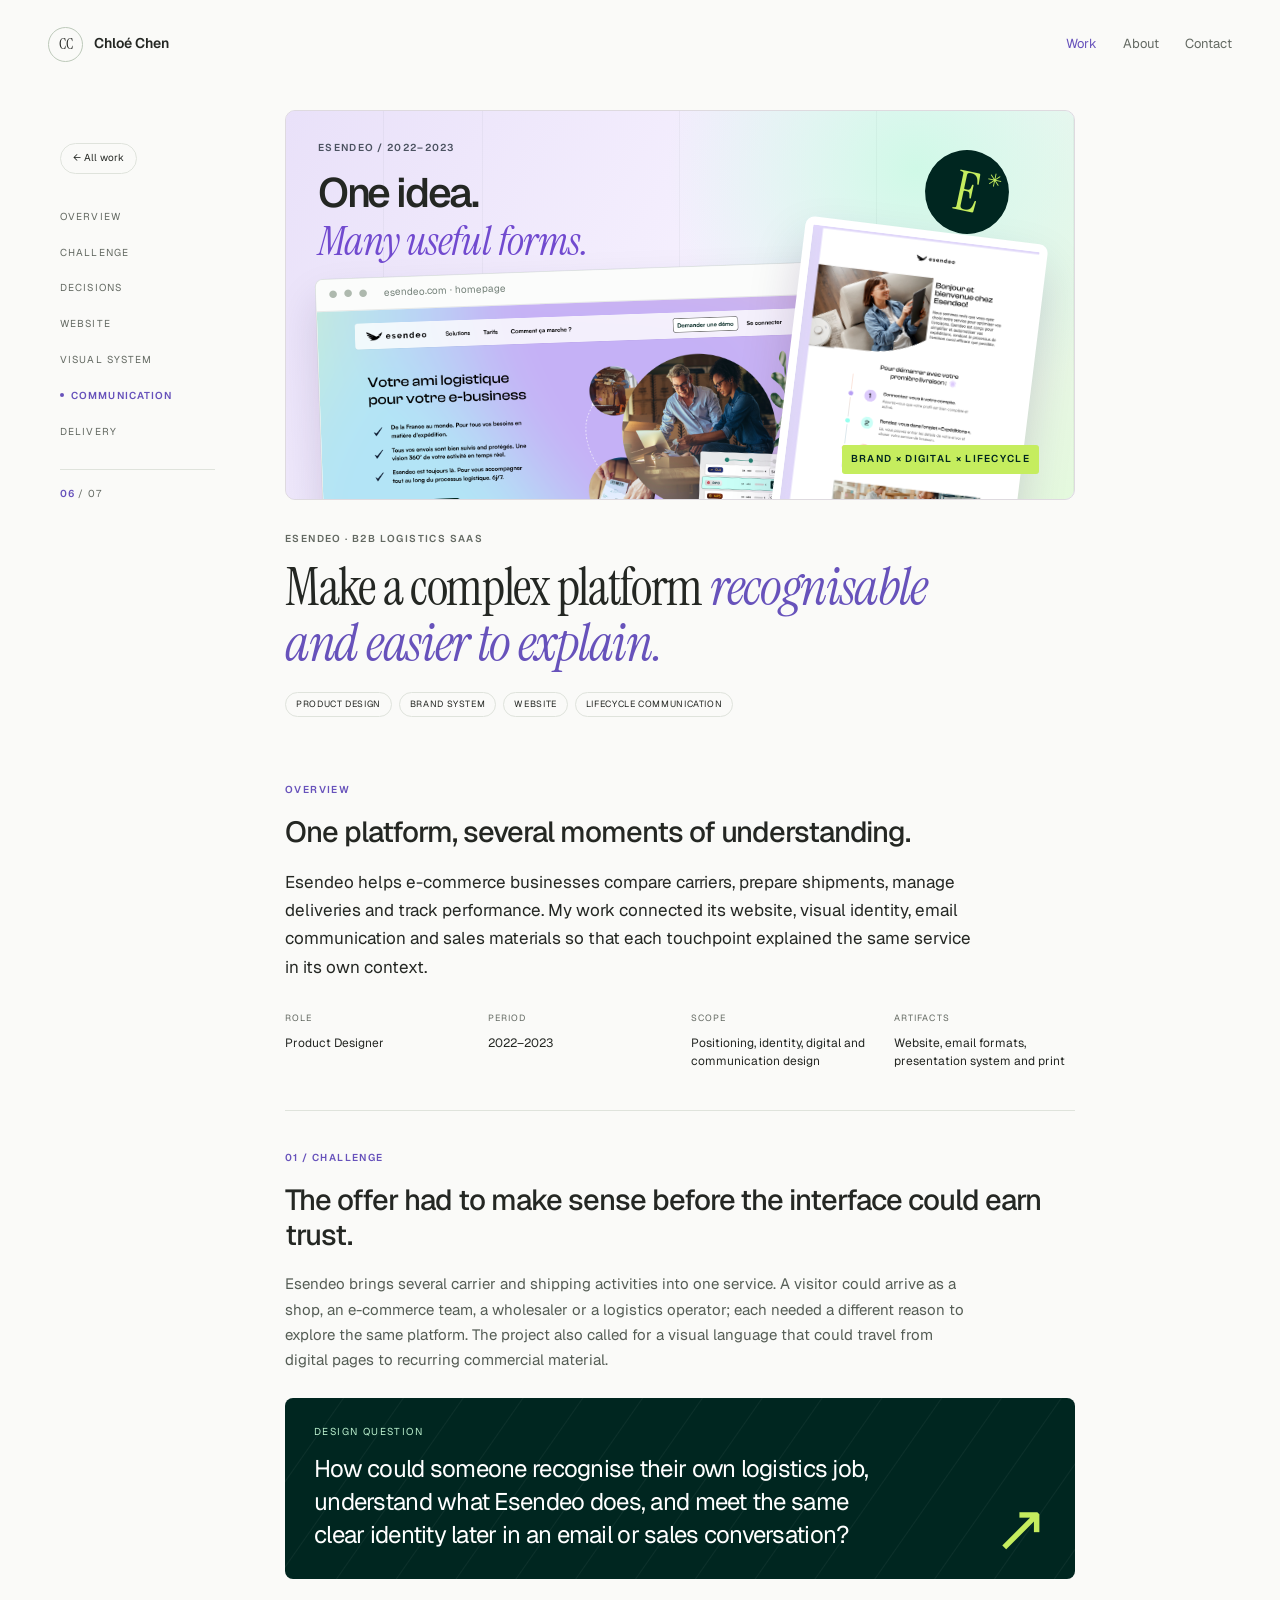
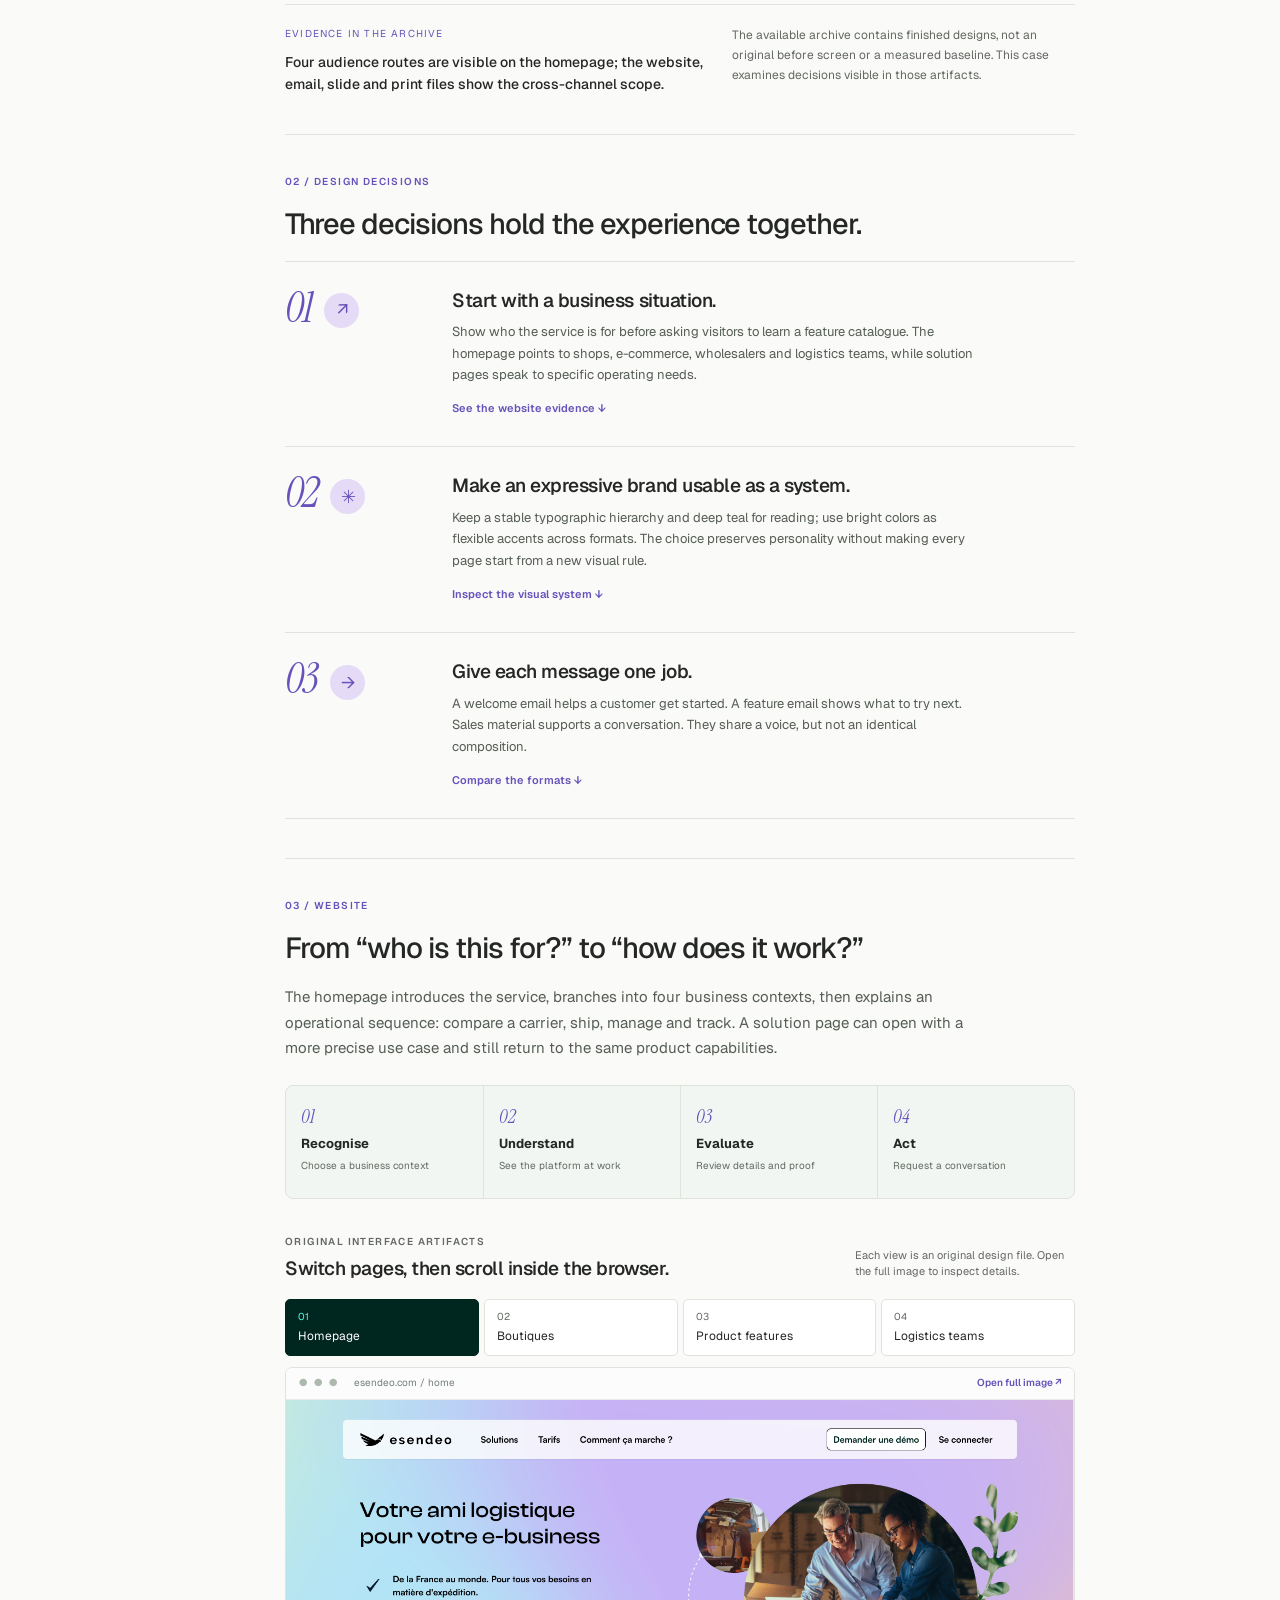
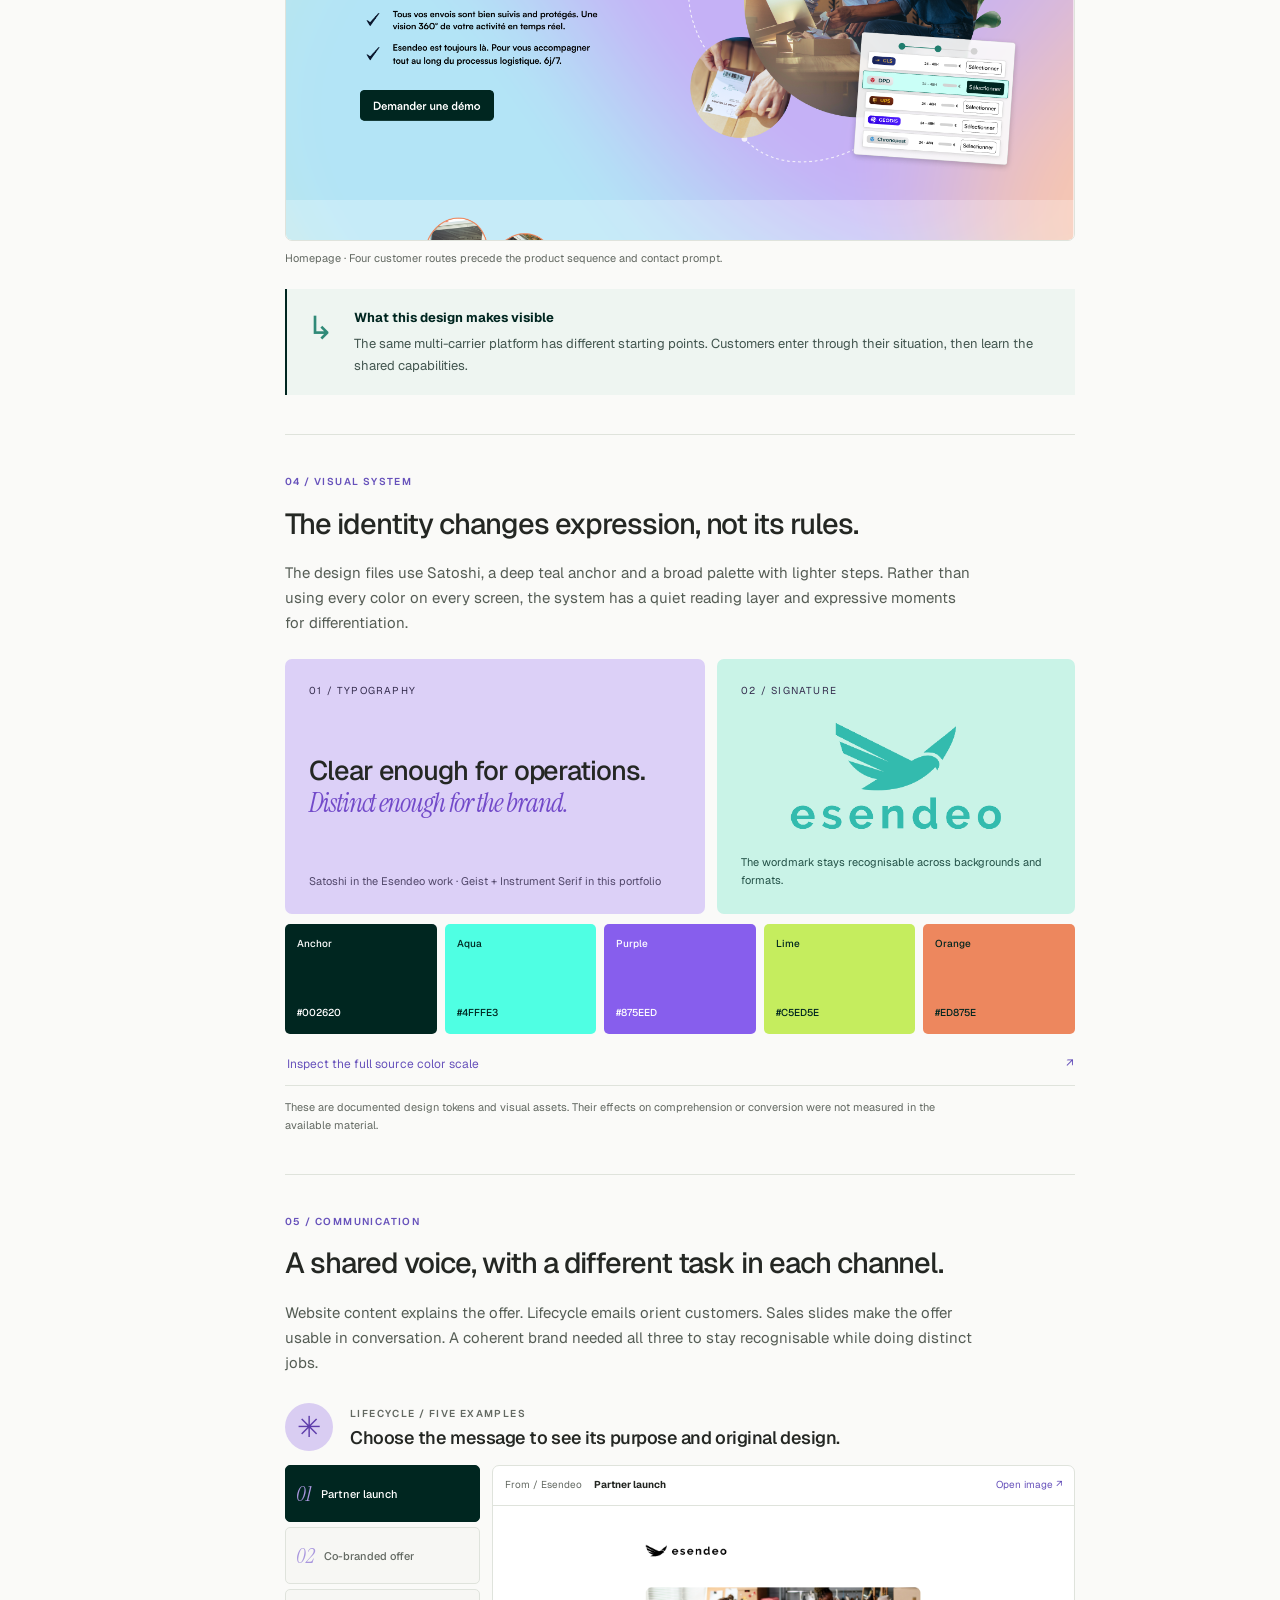
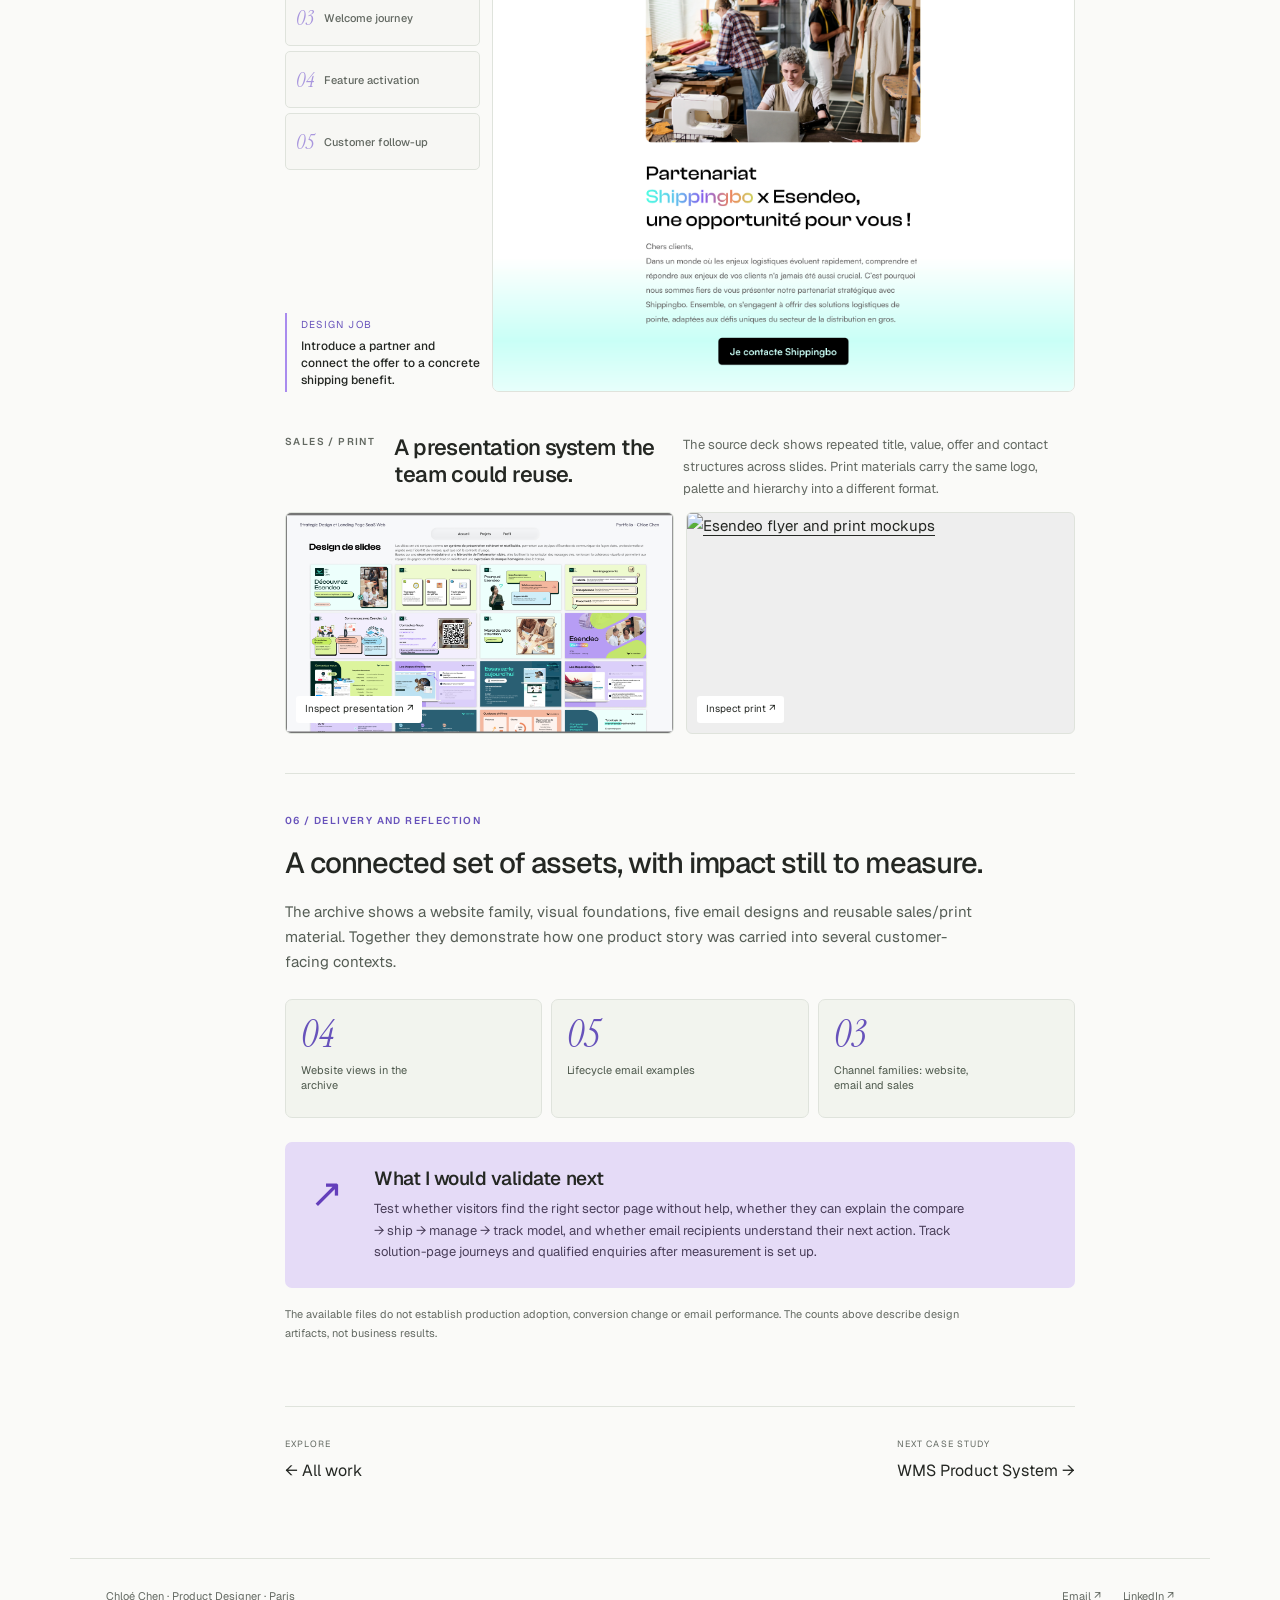
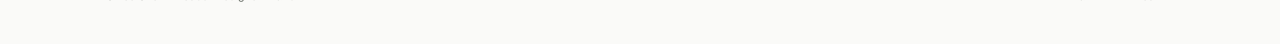
==== commit 3fa42d00: "Polish Esendeo cover spacing and artifact counts" ====
--- a/esendeo-brand-ecosystem.html
+++ b/esendeo-brand-ecosystem.html
@@ -41,7 +41,7 @@
 <div class="mail-gallery" data-gallery="mail"><div class="mail-tabs" role="tablist" aria-label="Esendeo communication examples"><button type="button" role="tab" aria-selected="true" tabindex="0" data-index="0"><span>01</span><strong>Partner launch</strong></button><button type="button" role="tab" aria-selected="false" tabindex="-1" data-index="1"><span>02</span><strong>Co-branded offer</strong></button><button type="button" role="tab" aria-selected="false" tabindex="-1" data-index="2"><span>03</span><strong>Welcome journey</strong></button><button type="button" role="tab" aria-selected="false" tabindex="-1" data-index="3"><span>04</span><strong>Feature activation</strong></button><button type="button" role="tab" aria-selected="false" tabindex="-1" data-index="4"><span>05</span><strong>Customer follow-up</strong></button></div><div class="mail-preview" role="tabpanel" tabindex="0" aria-label="Selected email example"><div class="mail-bar"><span>From / Esendeo</span><strong data-mail-title>Partner launch</strong><a data-mail-open data-zoom href="./assets/esendeo/source-newsletter-shippingbo.png">Open image ↗</a></div><div class="mail-scroll"><img data-mail-image src="./assets/esendeo/source-newsletter-shippingbo.png" alt="Esendeo partner launch newsletter" width="811" height="2200" loading="lazy"></div></div><p class="mail-purpose"><span>Design job</span><strong data-mail-purpose>Introduce a partner and connect the offer to a concrete shipping benefit.</strong></p></div>
 <div class="sales-block"><div class="sales-copy"><span class="eyebrow">Sales / print</span><h3>A presentation system the team could reuse.</h3><p>The source deck shows repeated title, value, offer and contact structures across slides. Print materials carry the same logo, palette and hierarchy into a different format.</p></div><a href="./assets/esendeo/source-sales-reference.png" data-zoom class="sales-image"><img src="./assets/esendeo/source-sales-reference.png" alt="Original Esendeo presentation slide system" width="1384" height="796" loading="lazy"><span>Inspect presentation ↗</span></a><a href="./assets/esendeo/07-flyers.png" data-zoom class="print-image"><img src="./assets/esendeo/07-flyers.png" alt="Esendeo flyer and print mockups" width="1920" height="1080" loading="lazy"><span>Inspect print ↗</span></a></div></section>
 
-<section class="case-section delivery" id="delivery" aria-labelledby="delivery-title"><span class="section-label">06 / Delivery and reflection</span><h2 id="delivery-title">A connected set of assets, with impact still to measure.</h2><p>The archive shows a website family, visual foundations, five email designs and reusable sales/print material. Together they demonstrate how one product story was carried into several customer-facing contexts.</p><div class="delivery-grid"><div><strong>04</strong><span>Website views in the archive</span></div><div><strong>05</strong><span>Lifecycle email examples</span></div><div><strong>01</strong><span>Shared visual language across channels</span></div></div><div class="reflection"><span aria-hidden="true">↗</span><div><h3>What I would validate next</h3><p>Test whether visitors find the right sector page without help, whether they can explain the compare → ship → manage → track model, and whether email recipients understand their next action. Track solution-page journeys and qualified enquiries after measurement is set up.</p></div></div><p class="boundary">The available files do not establish production adoption, conversion change or email performance. The counts above describe design artifacts, not business results.</p></section>
+<section class="case-section delivery" id="delivery" aria-labelledby="delivery-title"><span class="section-label">06 / Delivery and reflection</span><h2 id="delivery-title">A connected set of assets, with impact still to measure.</h2><p>The archive shows a website family, visual foundations, five email designs and reusable sales/print material. Together they demonstrate how one product story was carried into several customer-facing contexts.</p><div class="delivery-grid"><div><strong>04</strong><span>Website views in the archive</span></div><div><strong>05</strong><span>Lifecycle email examples</span></div><div><strong>03</strong><span>Channel families: website, email and sales</span></div></div><div class="reflection"><span aria-hidden="true">↗</span><div><h3>What I would validate next</h3><p>Test whether visitors find the right sector page without help, whether they can explain the compare → ship → manage → track model, and whether email recipients understand their next action. Track solution-page journeys and qualified enquiries after measurement is set up.</p></div></div><p class="boundary">The available files do not establish production adoption, conversion change or email performance. The counts above describe design artifacts, not business results.</p></section>
 <div class="next-project"><a href="./work.html"><span>Explore</span>← All work</a><a href="./wms-design-system.html"><span>Next case study</span>WMS Product System →</a></div>
 </main></div>
 <footer class="site-footer"><span>Chloé Chen · Product Designer · Paris</span><div><a href="mailto:chloechenjob00@gmail.com">Email ↗</a><a href="https://www.linkedin.com/in/chloechen0823/">LinkedIn ↗</a></div></footer>
--- a/src/esendeo-case.css
+++ b/src/esendeo-case.css
@@ -3,7 +3,7 @@
 .site-header{height:88px;max-width:1280px;margin:auto;padding:0 48px;display:flex;align-items:center;justify-content:space-between;gap:24px}.brand{display:flex;align-items:center;gap:11px;text-decoration:none;font-size:14px;font-weight:600}.monogram{width:35px;height:35px;border:1px solid #bdc9ba;border-radius:50%;display:grid;place-items:center;font:15px var(--serif)}.site-header nav{display:flex;gap:26px;font-size:13px}.site-header nav a{text-decoration:none;color:var(--muted)}.site-header nav a:hover,.site-header nav a[aria-current=page]{color:var(--accent)}
 .case-layout{max-width:1240px;margin:22px auto 0;padding:0 40px;display:grid;grid-template-columns:155px minmax(0,790px);column-gap:70px;justify-content:start}.case-body{min-width:0}.case-nav{position:sticky;top:115px;align-self:start;padding-top:28px;font-size:10px;max-height:calc(100vh - 130px);overflow-y:auto}.back-link{display:inline-block;text-decoration:none;border:1px solid var(--line);border-radius:25px;padding:6px 12px;margin-bottom:28px;font-size:10px}.case-nav ol{list-style:none;padding:0;margin:0;display:grid;gap:5px}.case-nav li a{display:block;padding:7px 0;text-decoration:none;letter-spacing:.11em;text-transform:uppercase;color:var(--muted)}.case-nav li a:hover,.case-nav li a[aria-current=location]{color:var(--accent);font-weight:600}.case-nav li a[aria-current=location]:before{content:"";display:inline-block;width:4px;height:4px;background:var(--accent);border-radius:50%;margin:0 7px 2px 0}.nav-progress{margin-top:22px;padding-top:16px;border-top:1px solid var(--line);color:var(--muted);letter-spacing:.08em}.nav-progress span{color:var(--accent);font-weight:600}
 .eyebrow,.section-label{display:block;text-transform:uppercase;letter-spacing:.14em;font-size:10px;font-weight:600;color:var(--muted)}.section-label{color:var(--accent);margin-bottom:16px}.case-title{padding:31px 0 26px}.case-title h1{font:clamp(34px,4.3vw,52px)/1.08 var(--serif);letter-spacing:-.025em;max-width:700px;margin:12px 0 20px}.case-title h1 em{color:var(--accent);font-weight:400}.tags{display:flex;gap:7px;flex-wrap:wrap}.tags span{font-size:9px;letter-spacing:.07em;text-transform:uppercase;border:1px solid var(--line);padding:4px 10px;border-radius:30px}.case-section{padding:39px 0;scroll-margin-top:35px}.case-section+.case-section{border-top:1px solid var(--line)}.case-section h2{margin-bottom:18px}.case-section>p{max-width:690px;color:#555d55;font-size:15px}.case-section>p.lead{font-size:17px;color:var(--ink);line-height:1.65}
-.cover{height:390px;border:1px solid #dedadf;border-radius:10px;position:relative;overflow:hidden;background:#e9e1f9;isolation:isolate}.cover:before{content:"";position:absolute;inset:0;background:radial-gradient(circle at 80% 15%,#d0f9e7,transparent 35%),linear-gradient(120deg,#e9e1f9 0%,#f8f3ff 63%,#e4f9dd 100%);z-index:-1}.cover-grid{position:absolute;inset:0;background:repeating-linear-gradient(90deg,transparent 0,transparent calc(12.5% - 1px),rgba(0,38,32,.04) calc(12.5% - 1px),rgba(0,38,32,.04) 12.5%)}.cover-intro{position:absolute;top:29px;left:32px;z-index:4;display:grid;gap:14px}.cover-intro span,.cover-caption{font-size:10px;text-transform:uppercase;letter-spacing:.13em;font-weight:600;color:#4b5260}.cover-intro strong{font-size:clamp(27px,3.2vw,43px);letter-spacing:-.058em;line-height:1.05;font-weight:550}.cover-intro em{color:#714acf;font:italic 1em var(--serif)}.cover-browser{position:absolute;left:35px;top:159px;width:66%;height:375px;overflow:hidden;border:1px solid rgba(0,38,32,.13);border-radius:8px;background:white;box-shadow:0 22px 42px rgba(35,14,73,.15);transform:rotate(-2deg)}.cover-browser img{width:100%;height:auto}.browser-bar{height:32px;padding:0 13px;display:flex;align-items:center;gap:15px;border-bottom:1px solid #e8eae8;background:#fbfcfb;font-size:10px;color:#738078}.browser-bar span:first-child{letter-spacing:2px;color:#aeb9ae}.browser-bar a{margin-left:auto;color:var(--accent);white-space:nowrap;text-decoration:none;font-weight:600}.cover-mail{position:absolute;right:47px;bottom:-100px;width:31%;max-width:245px;height:370px;border:8px solid #fff;border-radius:9px;overflow:hidden;transform:rotate(7deg);box-shadow:0 24px 48px rgba(35,14,73,.17);background:white}.cover-mail img{width:100%}.cover-seal{position:absolute;right:65px;top:39px;width:84px;height:84px;border-radius:50%;display:grid;place-items:center;background:#002620;color:#c5ed5e;font:55px var(--serif);transform:rotate(12deg)}.cover-seal span{position:absolute;right:10px;top:13px;font:18px var(--sans)}.cover-caption{position:absolute;bottom:25px;right:35px;z-index:4;padding:6px 9px;border-radius:3px;background:#c5ed5e;color:#002620}
+.cover{height:390px;border:1px solid #dedadf;border-radius:10px;position:relative;overflow:hidden;background:#e9e1f9;isolation:isolate}.cover:before{content:"";position:absolute;inset:0;background:radial-gradient(circle at 80% 15%,#d0f9e7,transparent 35%),linear-gradient(120deg,#e9e1f9 0%,#f8f3ff 63%,#e4f9dd 100%);z-index:-1}.cover-grid{position:absolute;inset:0;background:repeating-linear-gradient(90deg,transparent 0,transparent calc(12.5% - 1px),rgba(0,38,32,.04) calc(12.5% - 1px),rgba(0,38,32,.04) 12.5%)}.cover-intro{position:absolute;top:29px;left:32px;z-index:4;display:grid;gap:14px}.cover-intro span,.cover-caption{font-size:10px;text-transform:uppercase;letter-spacing:.13em;font-weight:600;color:#4b5260}.cover-intro strong{font-size:clamp(27px,3.2vw,43px);letter-spacing:-.058em;line-height:1.05;font-weight:550}.cover-intro em{color:#714acf;font:italic 1em var(--serif);letter-spacing:-.015em}.cover-browser{position:absolute;left:35px;top:159px;width:66%;height:375px;overflow:hidden;border:1px solid rgba(0,38,32,.13);border-radius:8px;background:white;box-shadow:0 22px 42px rgba(35,14,73,.15);transform:rotate(-2deg)}.cover-browser img{width:100%;height:auto}.browser-bar{height:32px;padding:0 13px;display:flex;align-items:center;gap:15px;border-bottom:1px solid #e8eae8;background:#fbfcfb;font-size:10px;color:#738078}.browser-bar span:first-child{letter-spacing:2px;color:#aeb9ae}.browser-bar a{margin-left:auto;color:var(--accent);white-space:nowrap;text-decoration:none;font-weight:600}.cover-mail{position:absolute;right:47px;bottom:-100px;width:31%;max-width:245px;height:370px;border:8px solid #fff;border-radius:9px;overflow:hidden;transform:rotate(7deg);box-shadow:0 24px 48px rgba(35,14,73,.17);background:white}.cover-mail img{width:100%}.cover-seal{position:absolute;right:65px;top:39px;width:84px;height:84px;border-radius:50%;display:grid;place-items:center;background:#002620;color:#c5ed5e;font:55px var(--serif);transform:rotate(12deg)}.cover-seal span{position:absolute;right:10px;top:13px;font:18px var(--sans)}.cover-caption{position:absolute;bottom:25px;right:35px;z-index:4;padding:6px 9px;border-radius:3px;background:#c5ed5e;color:#002620}
 .facts{display:grid;grid-template-columns:repeat(4,minmax(0,1fr));gap:22px;margin:30px 0 0}.facts dt{font-size:9px;color:var(--muted);letter-spacing:.12em;text-transform:uppercase;margin-bottom:8px}.facts dd{font-size:12px;line-height:1.55;margin:0}.question-band{position:relative;margin:26px 0 0;padding:26px 90px 28px 29px;border-radius:8px;background:#002620;color:#fff;overflow:hidden}.question-band:before{content:"";position:absolute;inset:0;background:repeating-linear-gradient(125deg,transparent 0,transparent 47px,rgba(255,255,255,.05) 48px,transparent 49px)}.question-band span{position:relative;display:block;color:#b9efcd;text-transform:uppercase;letter-spacing:.14em;font-size:10px;margin-bottom:11px}.question-band p{position:relative;max-width:560px;font-size:clamp(18px,2.2vw,24px);letter-spacing:-.03em;line-height:1.38}.question-band i{position:absolute;right:27px;bottom:8px;font:66px var(--serif);color:var(--lime)}.evidence-callout{display:grid;grid-template-columns:1.1fr .9fr;gap:28px;margin-top:25px;padding-top:21px;border-top:1px solid var(--line)}.evidence-callout span{display:block;font-size:10px;text-transform:uppercase;letter-spacing:.12em;color:var(--accent);margin-bottom:9px}.evidence-callout strong{display:block;font-size:14px;line-height:1.55;font-weight:500}.evidence-callout p{font-size:12px;color:var(--muted);line-height:1.65}
 .decision-list{margin-top:18px;border-top:1px solid var(--line)}.decision-card{display:grid;grid-template-columns:145px 1fr;gap:22px;border-bottom:1px solid var(--line);padding:25px 8px 27px 0;transition:background .25s,padding .25s}.decision-card:hover{background:#f3f0fa;padding-left:12px}.decision-index{color:var(--accent);font:italic 42px/1 var(--serif);letter-spacing:-.02em}.decision-index i{display:inline-grid;place-items:center;width:35px;height:35px;margin-left:6px;border-radius:50%;background:#e5dbf7;font:18px var(--sans);font-style:normal;vertical-align:middle}.decision-card h3{margin:2px 0 9px}.decision-card p{font-size:13px;color:#555d55;max-width:525px}.decision-card a{display:inline-block;margin-top:13px;text-decoration:none;color:var(--accent);font-size:11px;font-weight:600}
 .journey{display:grid;grid-template-columns:repeat(4,1fr);margin:25px 0;padding:0;border:1px solid var(--line);border-radius:8px;overflow:hidden;background:#f1f6f2}.journey div{min-height:112px;padding:18px 15px}.journey div+div{border-left:1px solid var(--line)}.journey span{display:block;color:var(--accent);font:italic 19px var(--serif)}.journey strong{display:block;font-size:13px;margin:4px 0}.journey small{display:block;font-size:10px;color:var(--muted);line-height:1.4}.artifact-head{display:flex;justify-content:space-between;align-items:end;gap:20px;margin:35px 0 16px}.artifact-head h3{margin-top:6px;font-size:19px}.artifact-head p{max-width:220px;font-size:11px;color:var(--muted);line-height:1.45}.tab-row{display:flex;gap:5px;overflow-x:auto;scrollbar-width:thin;padding:3px 0 11px}.tab-row button{flex:1;min-width:139px;padding:9px 12px;border:1px solid var(--line);border-radius:5px;background:white;color:var(--muted);font-size:10px;text-align:left}.tab-row button span{display:block;font-size:12px;color:var(--ink)}.tab-row button[aria-selected=true]{border-color:#002620;background:#002620;color:var(--aqua)}.tab-row button[aria-selected=true] span{color:#fff}.gallery-panel{overflow:hidden;border:1px solid var(--line);border-radius:7px;background:#fff}.site-scroll{height:440px;overflow:auto;scrollbar-width:thin;scrollbar-color:#9cbdb6 #f2f4f2;overscroll-behavior:contain}.site-scroll img{width:100%;height:auto}.artifact-caption{margin-top:8px;font-size:11px;color:var(--muted)}.interface-proof{display:grid;grid-template-columns:37px 1fr;gap:10px;margin:22px 0 0;padding:18px 20px;background:#eef5f1;border-left:2px solid #002620}.interface-proof>span{font:32px var(--serif);color:#308a78}.interface-proof p{font-size:13px;color:#42554f}.interface-proof strong{display:block;margin-bottom:4px;color:var(--teal)}
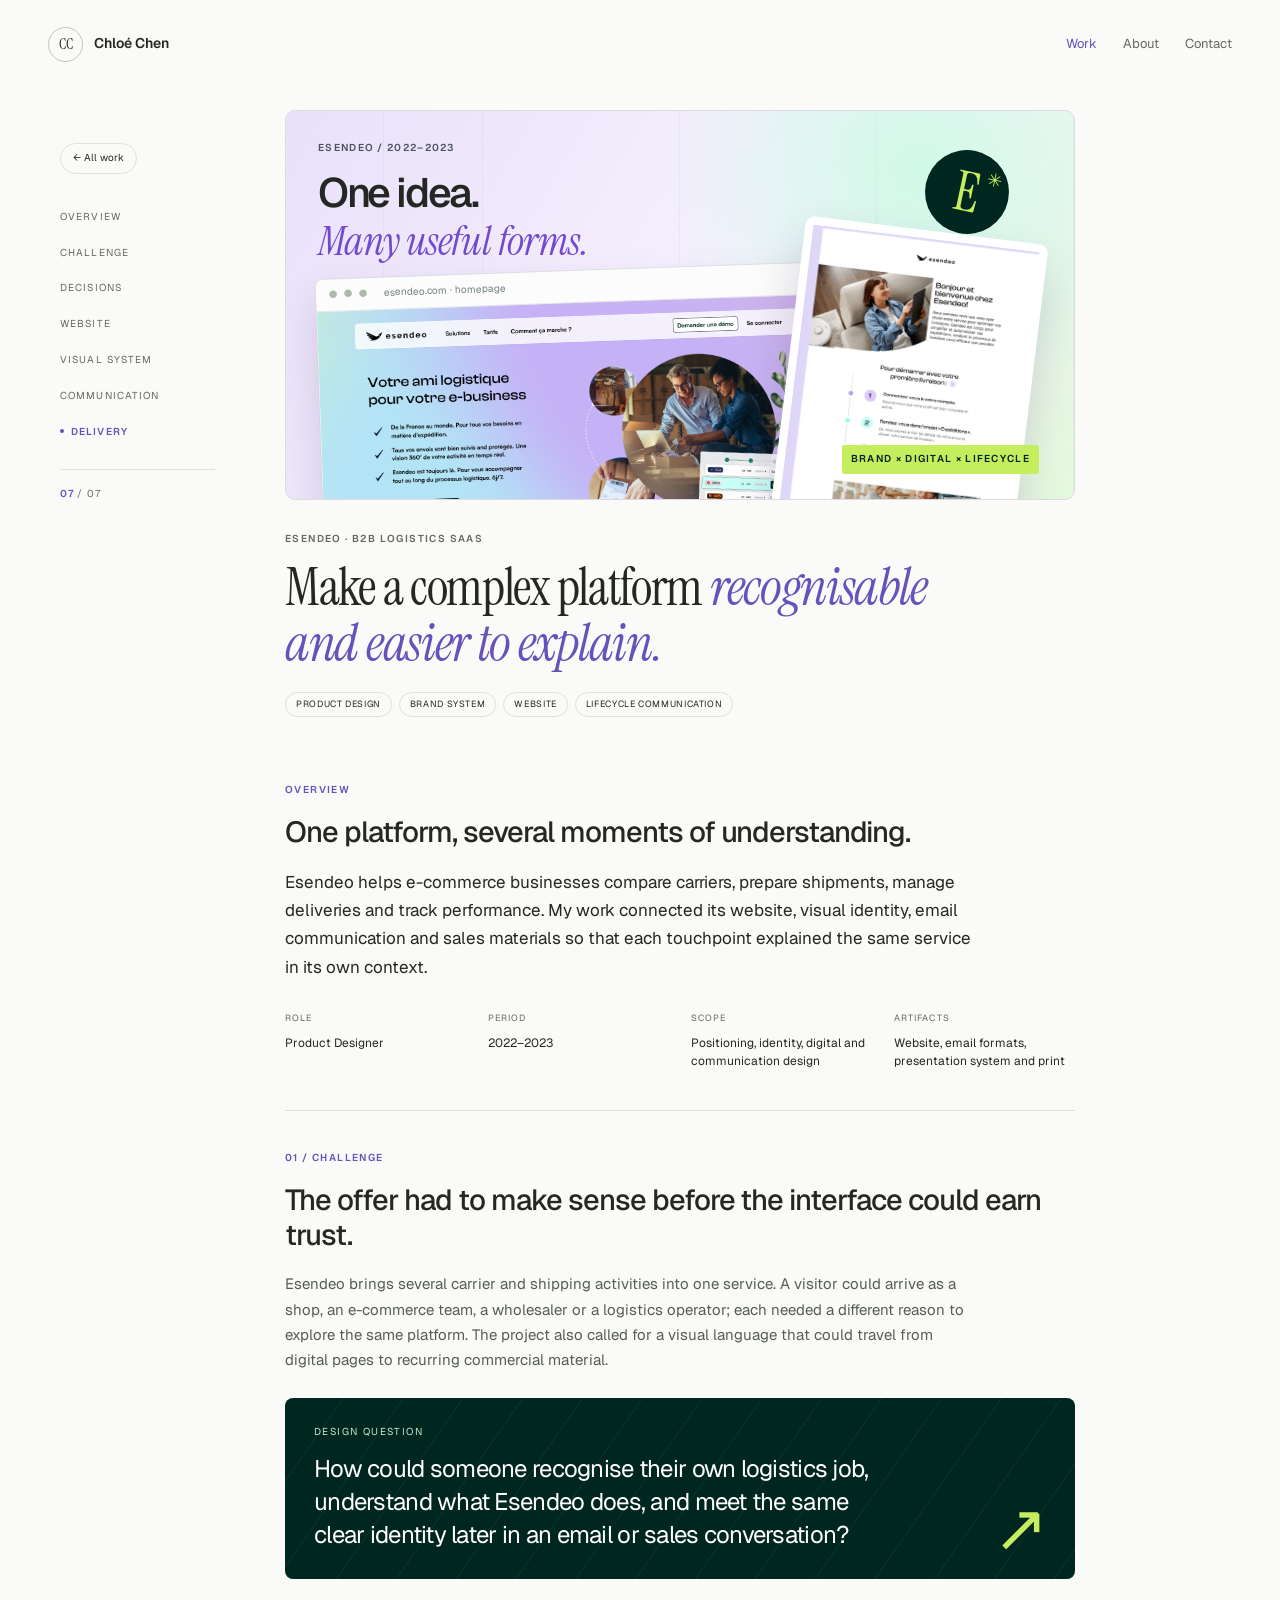
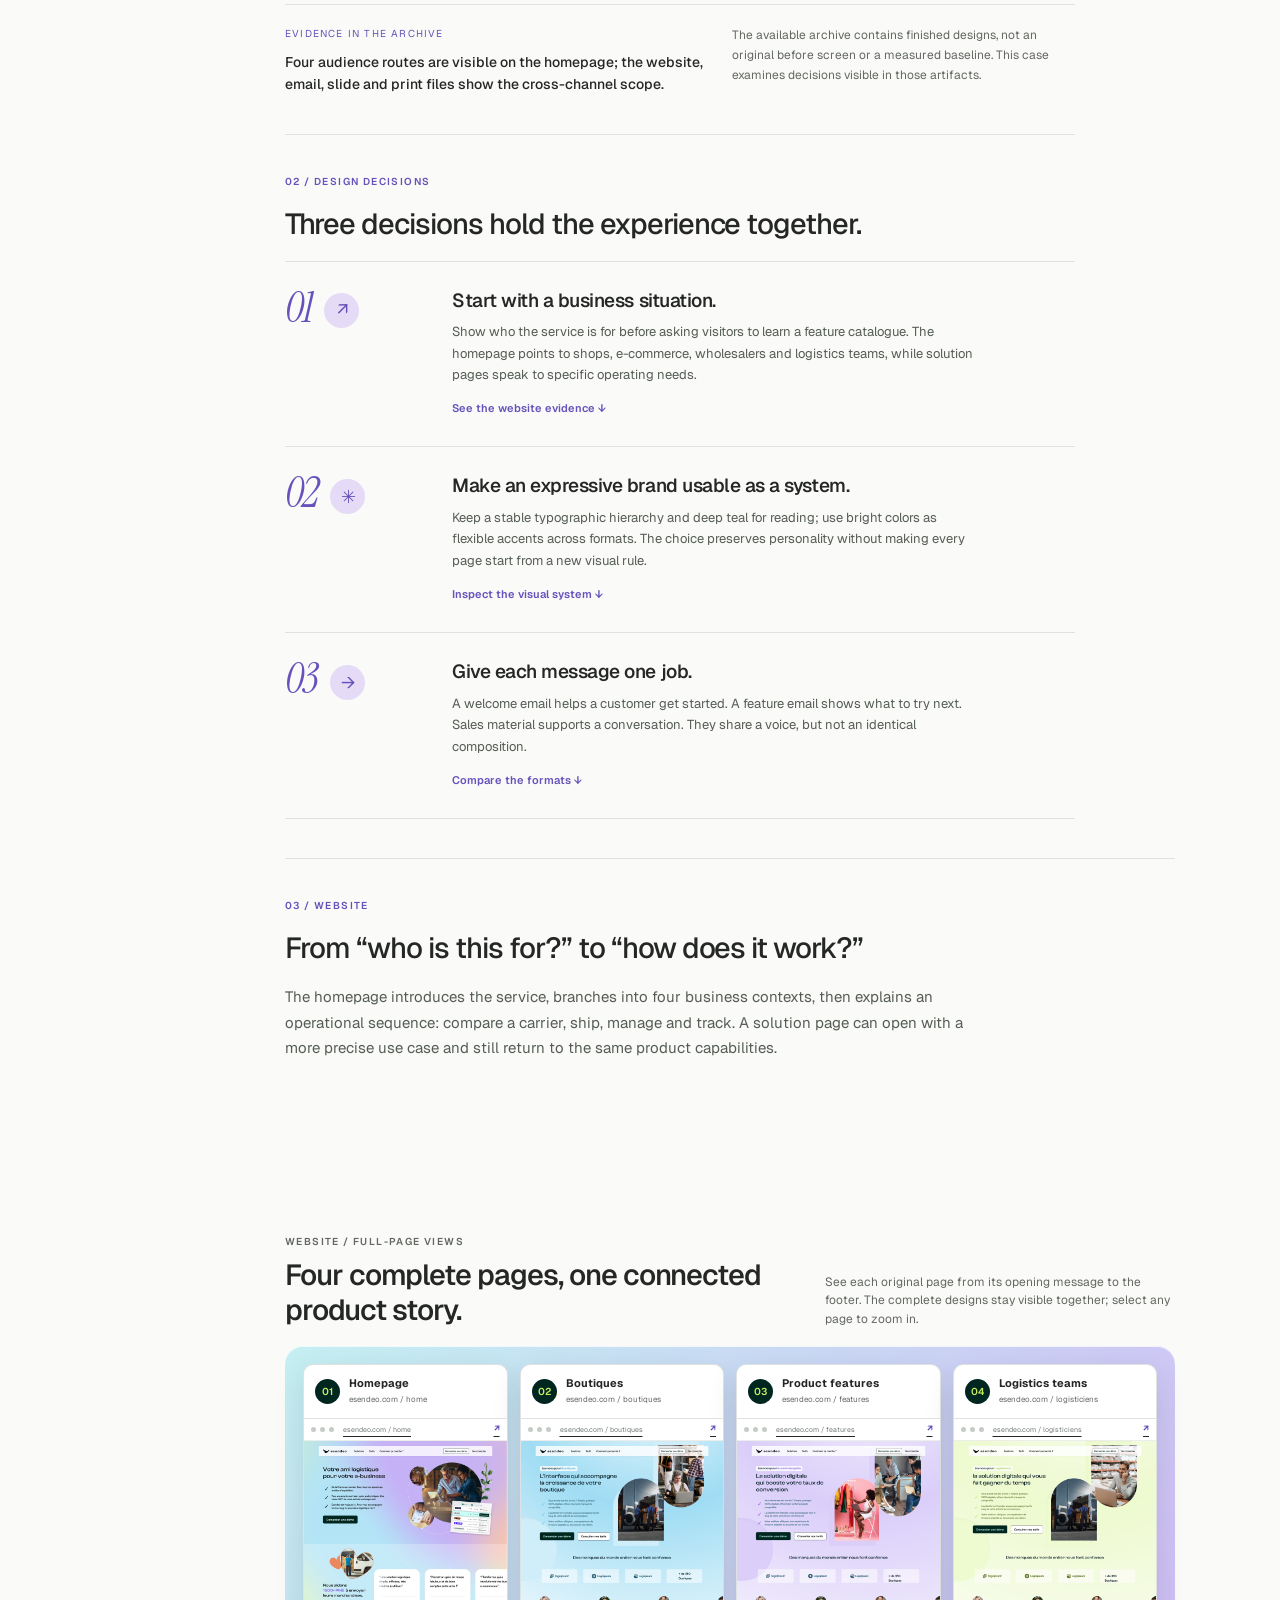
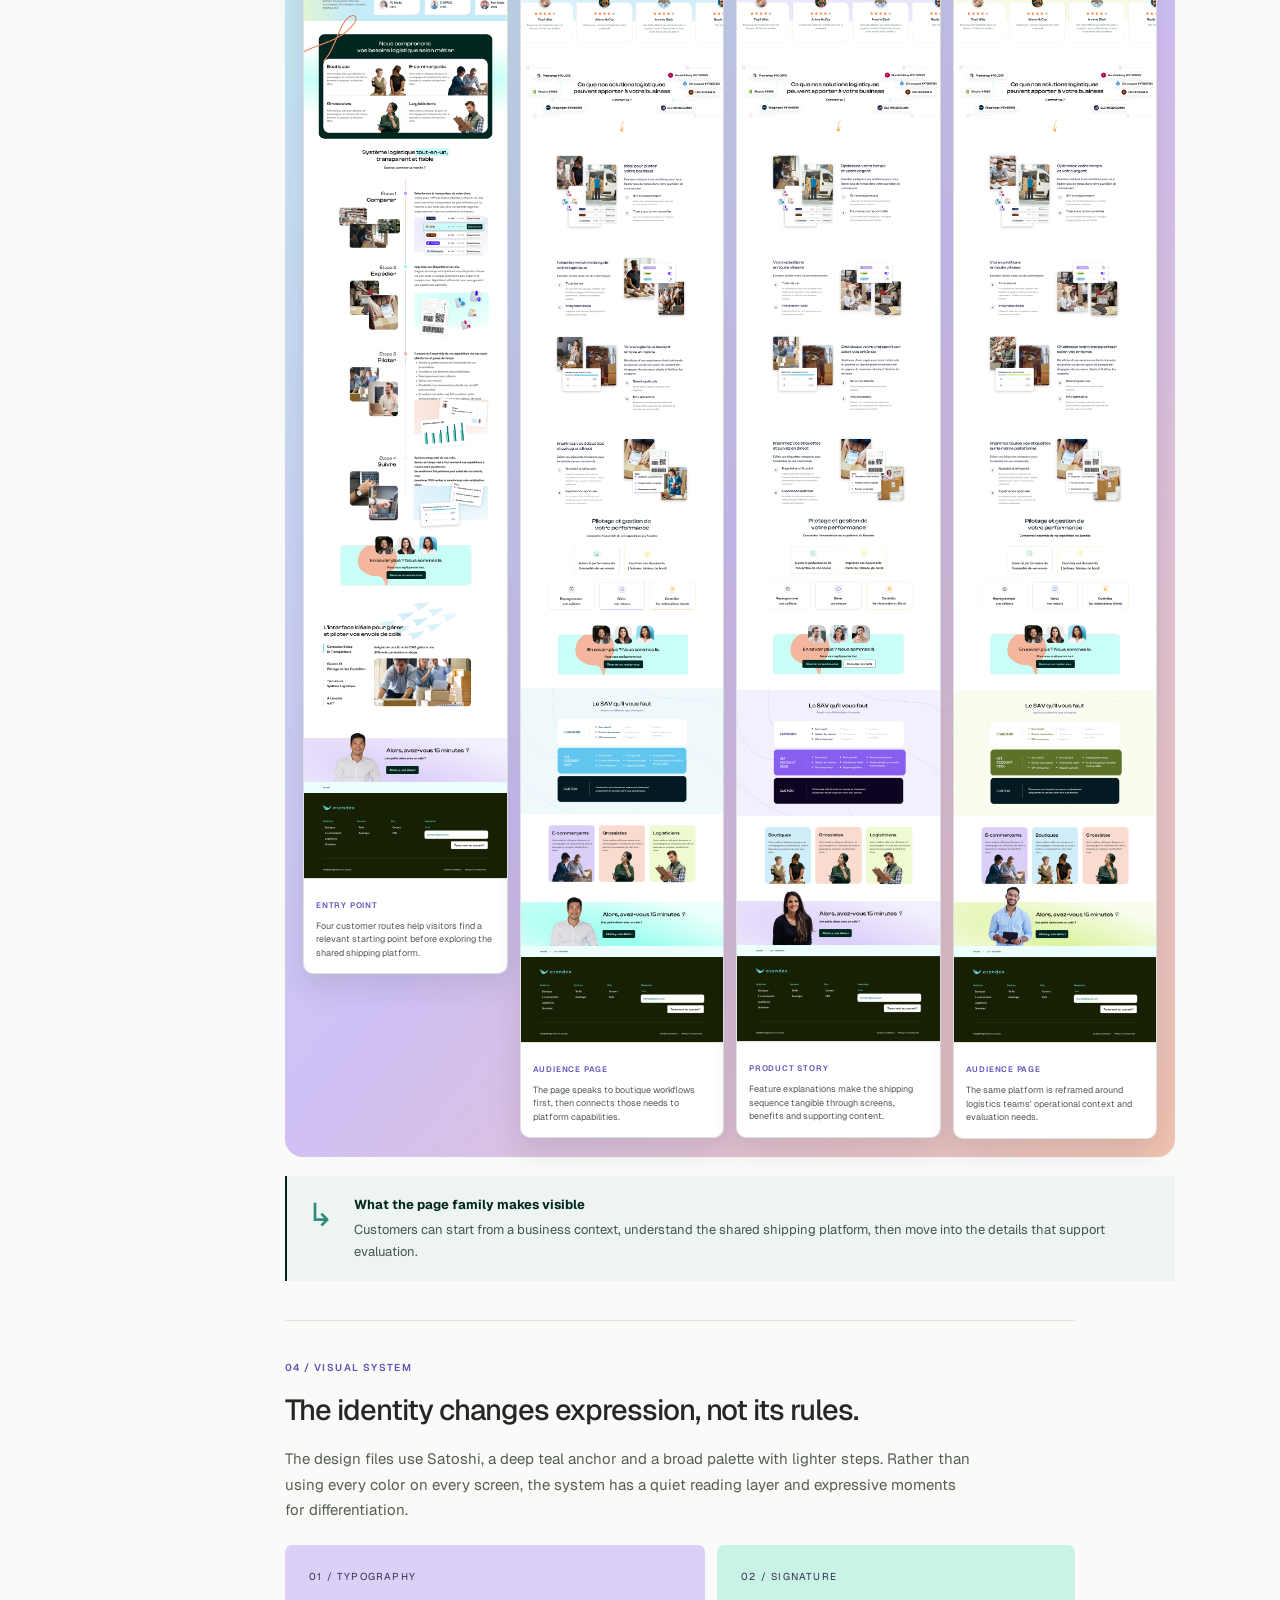
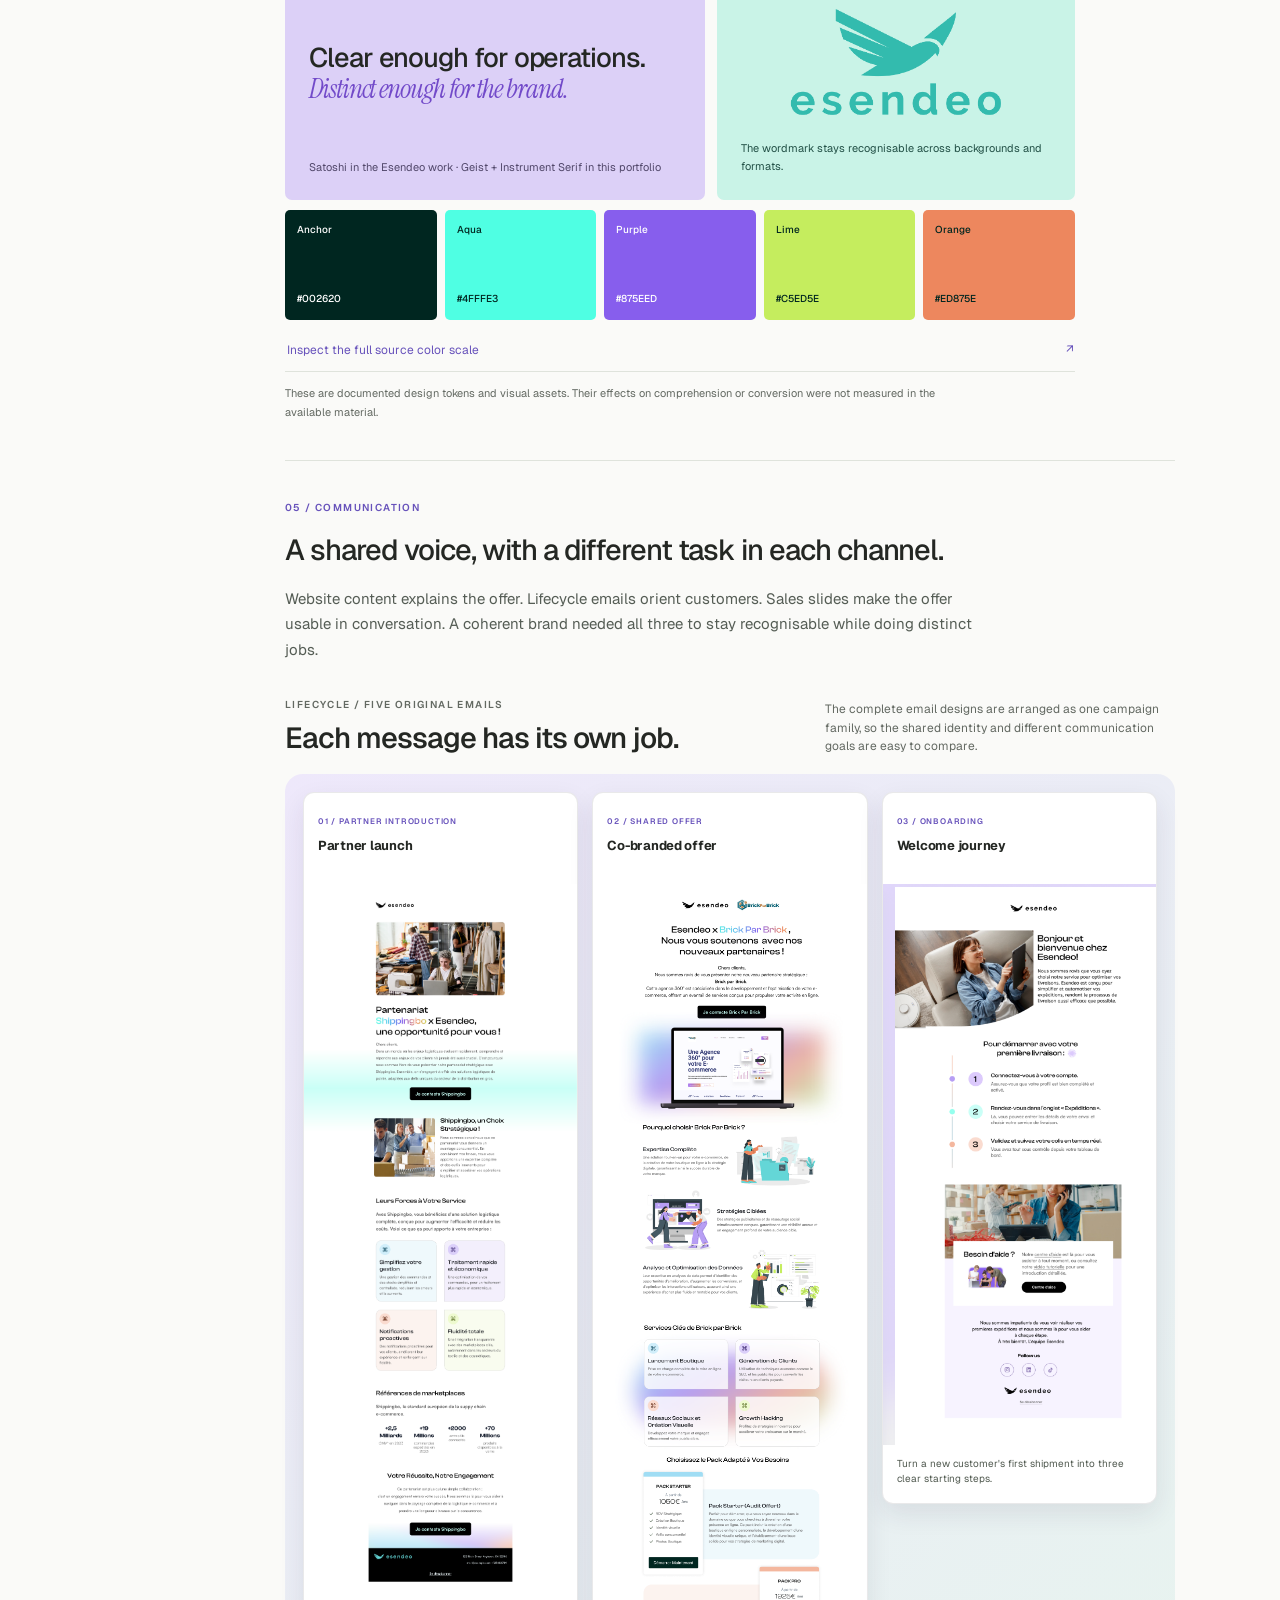
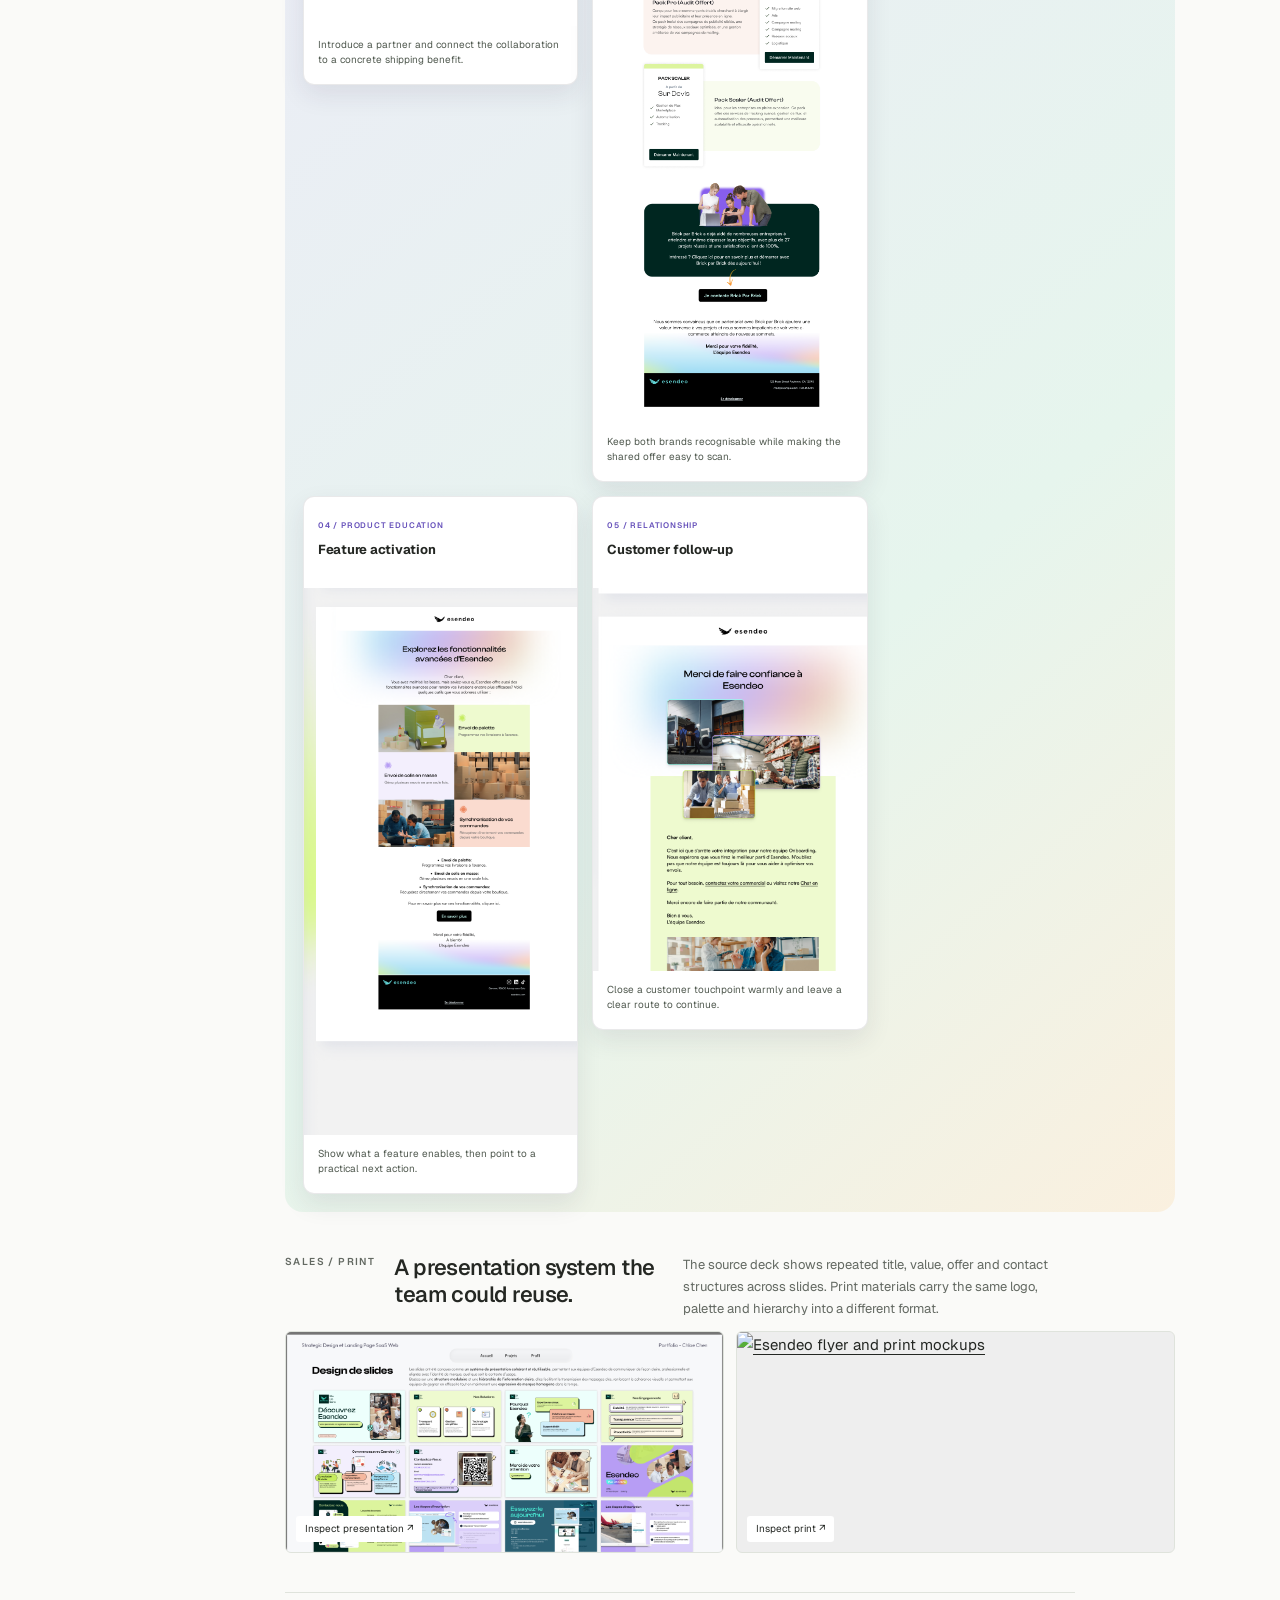
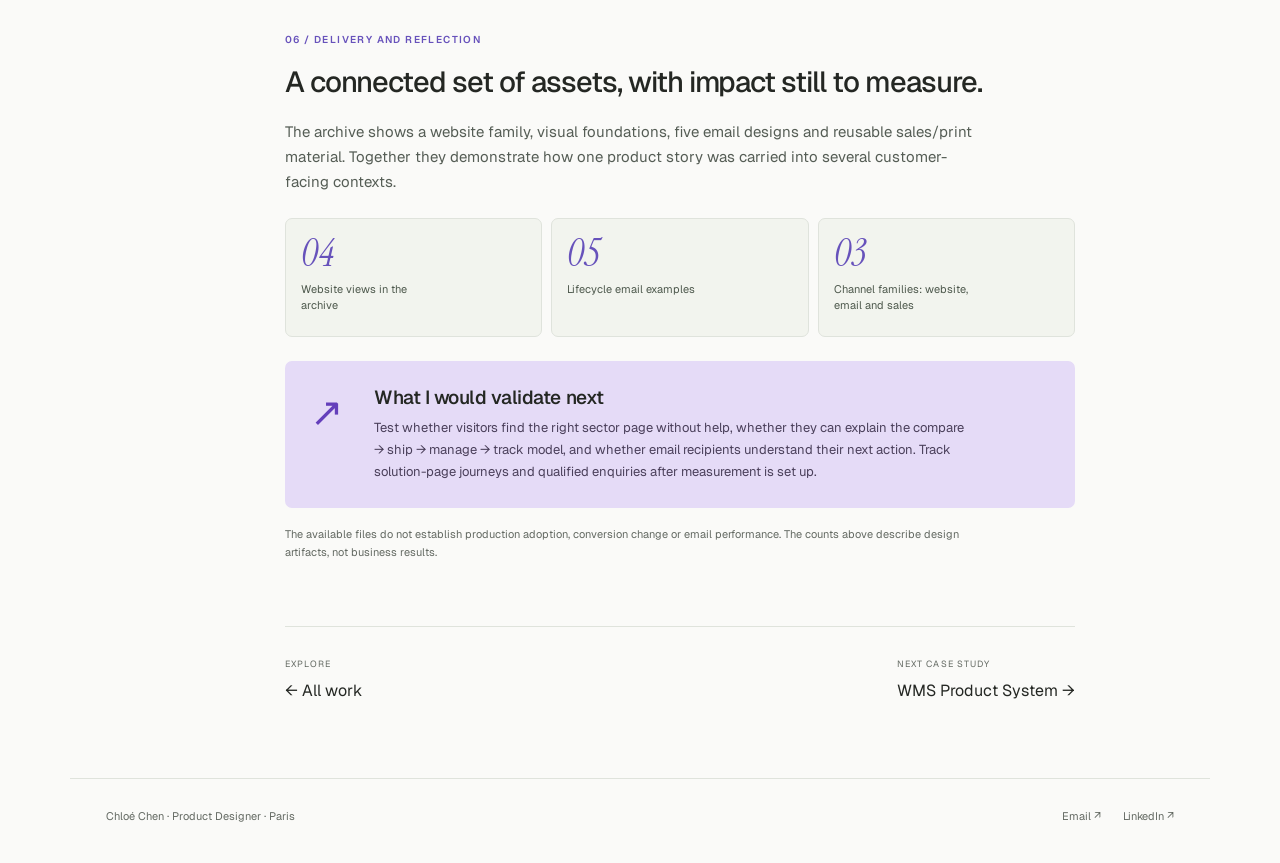
==== commit e51e6301: "Show complete Esendeo web and email designs" ====
--- a/esendeo-brand-ecosystem.html
+++ b/esendeo-brand-ecosystem.html
@@ -31,14 +31,30 @@
 </div></section>
 
 <section class="case-section" id="website" aria-labelledby="website-title"><span class="section-label">03 / Website</span><h2 id="website-title">From “who is this for?” to “how does it work?”</h2><p>The homepage introduces the service, branches into four business contexts, then explains an operational sequence: compare a carrier, ship, manage and track. A solution page can open with a more precise use case and still return to the same product capabilities.</p><div class="journey reveal" aria-label="Website information sequence"><div><span>01</span><strong>Recognise</strong><small>Choose a business context</small></div><div><span>02</span><strong>Understand</strong><small>See the platform at work</small></div><div><span>03</span><strong>Evaluate</strong><small>Review details and proof</small></div><div><span>04</span><strong>Act</strong><small>Request a conversation</small></div></div>
-<div class="artifact-head"><div><span class="eyebrow">Original interface artifacts</span><h3>Switch pages, then scroll inside the browser.</h3></div><p>Each view is an original design file. Open the full image to inspect details.</p></div>
-<div class="site-gallery" data-gallery="site"><div class="tab-row" role="tablist" aria-label="Esendeo website pages"><button type="button" role="tab" aria-selected="true" tabindex="0" data-index="0">01 <span>Homepage</span></button><button type="button" role="tab" aria-selected="false" tabindex="-1" data-index="1">02 <span>Boutiques</span></button><button type="button" role="tab" aria-selected="false" tabindex="-1" data-index="2">03 <span>Product features</span></button><button type="button" role="tab" aria-selected="false" tabindex="-1" data-index="3">04 <span>Logistics teams</span></button></div><div class="gallery-panel" role="tabpanel" tabindex="0" aria-label="Selected website page"><div class="browser-bar"><span aria-hidden="true">● ● ●</span><span data-site-address>esendeo.com / home</span><a data-site-open data-zoom href="./assets/esendeo/source-website-home-hd.png">Open full image ↗</a></div><div class="site-scroll"><img data-site-image src="./assets/esendeo/source-website-home-hd.png" alt="Complete Esendeo homepage including audience routes and the product sequence" width="1440" height="7368" loading="lazy"></div></div><p class="artifact-caption" data-site-caption>Homepage · Four customer routes precede the product sequence and contact prompt.</p></div>
-<div class="interface-proof"><span aria-hidden="true">↳</span><p><strong>What this design makes visible</strong>The same multi-carrier platform has different starting points. Customers enter through their situation, then learn the shared capabilities.</p></div></section>
+<div class="site-spread-heading"><div><span class="eyebrow">Website / Full-page views</span><h3>Four complete pages, one connected product story.</h3></div><p>See each original page from its opening message to the footer. The complete designs stay visible together; select any page to zoom in.</p></div>
+<div class="site-spread" aria-label="Four full-page Esendeo website designs"><article class="site-sheet">
+<div class="site-sheet__meta"><span class="site-sheet__number">01</span><div><strong>Homepage</strong><small>esendeo.com / home</small></div></div>
+<a class="site-sheet__image" href="./assets/esendeo/source-website-home-hd.png" data-zoom aria-label="View the complete Homepage page at full size"><span class="site-sheet__chrome"><i></i><i></i><i></i><small>esendeo.com / home</small><b>↗</b></span><img src="./assets/esendeo/source-website-home-hd.png" alt="Complete Esendeo homepage, from the audience routes through product story and footer." width="1440" height="7368" loading="lazy"></a>
+<div class="site-sheet__note"><span>Entry point</span><p>Four customer routes help visitors find a relevant starting point before exploring the shared shipping platform.</p></div>
+</article><article class="site-sheet">
+<div class="site-sheet__meta"><span class="site-sheet__number">02</span><div><strong>Boutiques</strong><small>esendeo.com / boutiques</small></div></div>
+<a class="site-sheet__image" href="./assets/esendeo/source-website-solution-a-hd.png" data-zoom aria-label="View the complete Boutiques page at full size"><span class="site-sheet__chrome"><i></i><i></i><i></i><small>esendeo.com / boutiques</small><b>↗</b></span><img src="./assets/esendeo/source-website-solution-a-hd.png" alt="Complete Esendeo solution page for boutiques, including use cases and product details." width="1440" height="8534" loading="lazy"></a>
+<div class="site-sheet__note"><span>Audience page</span><p>The page speaks to boutique workflows first, then connects those needs to platform capabilities.</p></div>
+</article><article class="site-sheet">
+<div class="site-sheet__meta"><span class="site-sheet__number">03</span><div><strong>Product features</strong><small>esendeo.com / features</small></div></div>
+<a class="site-sheet__image" href="./assets/esendeo/source-website-features-hd.png" data-zoom aria-label="View the complete Product features page at full size"><span class="site-sheet__chrome"><i></i><i></i><i></i><small>esendeo.com / features</small><b>↗</b></span><img src="./assets/esendeo/source-website-features-hd.png" alt="Complete Esendeo feature page showing the platform's shipping capabilities." width="1440" height="8531" loading="lazy"></a>
+<div class="site-sheet__note"><span>Product story</span><p>Feature explanations make the shipping sequence tangible through screens, benefits and supporting content.</p></div>
+</article><article class="site-sheet">
+<div class="site-sheet__meta"><span class="site-sheet__number">04</span><div><strong>Logistics teams</strong><small>esendeo.com / logisticiens</small></div></div>
+<a class="site-sheet__image" href="./assets/esendeo/source-website-solution-b-hd.png" data-zoom aria-label="View the complete Logistics teams page at full size"><span class="site-sheet__chrome"><i></i><i></i><i></i><small>esendeo.com / logisticiens</small><b>↗</b></span><img src="./assets/esendeo/source-website-solution-b-hd.png" alt="Complete Esendeo solution page for logistics teams, including service details and product proof." width="1440" height="8537" loading="lazy"></a>
+<div class="site-sheet__note"><span>Audience page</span><p>The same platform is reframed around logistics teams' operational context and evaluation needs.</p></div>
+</article></div>
+<div class="interface-proof"><span aria-hidden="true">↳</span><p><strong>What the page family makes visible</strong>Customers can start from a business context, understand the shared shipping platform, then move into the details that support evaluation.</p></div></section>
 
 <section class="case-section" id="system" aria-labelledby="system-title"><span class="section-label">04 / Visual system</span><h2 id="system-title">The identity changes expression, not its rules.</h2><p>The design files use Satoshi, a deep teal anchor and a broad palette with lighter steps. Rather than using every color on every screen, the system has a quiet reading layer and expressive moments for differentiation.</p><div class="system-grid reveal"><div class="type-card"><small>01 / Typography</small><strong>Clear enough for operations.<br><em>Distinct enough for the brand.</em></strong><span>Satoshi in the Esendeo work · Geist + Instrument Serif in this portfolio</span></div><div class="logo-card"><small>02 / Signature</small><img src="./assets/esendeo/source-logo-primary.png" alt="Original Esendeo logo asset" width="1400" height="704" loading="lazy"><p>The wordmark stays recognisable across backgrounds and formats.</p></div></div><div class="palette" aria-label="Selected colors from the original Esendeo palette"><div style="--swatch:#002620;--text:#fff"><span>Anchor</span><strong>#002620</strong></div><div style="--swatch:#4fffe3;--text:#002620"><span>Aqua</span><strong>#4FFFE3</strong></div><div style="--swatch:#875eed;--text:#fff"><span>Purple</span><strong>#875EED</strong></div><div style="--swatch:#c5ed5e;--text:#002620"><span>Lime</span><strong>#C5ED5E</strong></div><div style="--swatch:#ed875e;--text:#002620"><span>Orange</span><strong>#ED875E</strong></div></div><a class="artifact-link" href="./assets/esendeo/source-foundation-color.png" data-zoom><span>Inspect the full source color scale</span><span aria-hidden="true">↗</span></a><p class="micro-note">These are documented design tokens and visual assets. Their effects on comprehension or conversion were not measured in the available material.</p></section>
 
-<section class="case-section" id="communications" aria-labelledby="communications-title"><span class="section-label">05 / Communication</span><h2 id="communications-title">A shared voice, with a different task in each channel.</h2><p>Website content explains the offer. Lifecycle emails orient customers. Sales slides make the offer usable in conversation. A coherent brand needed all three to stay recognisable while doing distinct jobs.</p><div class="channel-header"><span class="channel-icon" aria-hidden="true">✳</span><div><span class="eyebrow">Lifecycle / five examples</span><h3>Choose the message to see its purpose and original design.</h3></div></div>
-<div class="mail-gallery" data-gallery="mail"><div class="mail-tabs" role="tablist" aria-label="Esendeo communication examples"><button type="button" role="tab" aria-selected="true" tabindex="0" data-index="0"><span>01</span><strong>Partner launch</strong></button><button type="button" role="tab" aria-selected="false" tabindex="-1" data-index="1"><span>02</span><strong>Co-branded offer</strong></button><button type="button" role="tab" aria-selected="false" tabindex="-1" data-index="2"><span>03</span><strong>Welcome journey</strong></button><button type="button" role="tab" aria-selected="false" tabindex="-1" data-index="3"><span>04</span><strong>Feature activation</strong></button><button type="button" role="tab" aria-selected="false" tabindex="-1" data-index="4"><span>05</span><strong>Customer follow-up</strong></button></div><div class="mail-preview" role="tabpanel" tabindex="0" aria-label="Selected email example"><div class="mail-bar"><span>From / Esendeo</span><strong data-mail-title>Partner launch</strong><a data-mail-open data-zoom href="./assets/esendeo/source-newsletter-shippingbo.png">Open image ↗</a></div><div class="mail-scroll"><img data-mail-image src="./assets/esendeo/source-newsletter-shippingbo.png" alt="Esendeo partner launch newsletter" width="811" height="2200" loading="lazy"></div></div><p class="mail-purpose"><span>Design job</span><strong data-mail-purpose>Introduce a partner and connect the offer to a concrete shipping benefit.</strong></p></div>
+<section class="case-section" id="communications" aria-labelledby="communications-title"><span class="section-label">05 / Communication</span><h2 id="communications-title">A shared voice, with a different task in each channel.</h2><p>Website content explains the offer. Lifecycle emails orient customers. Sales slides make the offer usable in conversation. A coherent brand needed all three to stay recognisable while doing distinct jobs.</p><div class="email-spread-heading"><div><span class="eyebrow">Lifecycle / Five original emails</span><h3>Each message has its own job.</h3></div><p>The complete email designs are arranged as one campaign family, so the shared identity and different communication goals are easy to compare.</p></div>
+<div class="email-spread" aria-label="Five complete Esendeo email designs"><article class="email-sheet"><header><span>01 / Partner introduction</span><h4>Partner launch</h4></header><a class="email-sheet__image" href="./assets/esendeo/source-newsletter-shippingbo.png" data-zoom aria-label="View the complete Partner launch email at full size"><img src="./assets/esendeo/source-newsletter-shippingbo.png" alt="Esendeo partner launch newsletter connecting Shippingbo and Esendeo." width="811" height="2200" loading="lazy"><span>Expand full design ↗</span></a><p>Introduce a partner and connect the collaboration to a concrete shipping benefit.</p></article><article class="email-sheet"><header><span>02 / Shared offer</span><h4>Co-branded offer</h4></header><a class="email-sheet__image" href="./assets/esendeo/source-newsletter-brick.png" data-zoom aria-label="View the complete Co-branded offer email at full size"><img src="./assets/esendeo/source-newsletter-brick.png" alt="Esendeo and Brick par Brick co-branded offer email." width="528" height="2200" loading="lazy"><span>Expand full design ↗</span></a><p>Keep both brands recognisable while making the shared offer easy to scan.</p></article><article class="email-sheet"><header><span>03 / Onboarding</span><h4>Welcome journey</h4></header><a class="email-sheet__image" href="./assets/esendeo/source-newsletter-welcome.png" data-zoom aria-label="View the complete Welcome journey email at full size"><img src="./assets/esendeo/source-newsletter-welcome.png" alt="Esendeo welcome email that guides a new customer through first-shipment steps." width="470" height="965" loading="lazy"><span>Expand full design ↗</span></a><p>Turn a new customer's first shipment into three clear starting steps.</p></article><article class="email-sheet"><header><span>04 / Product education</span><h4>Feature activation</h4></header><a class="email-sheet__image" href="./assets/esendeo/source-newsletter-features.png" data-zoom aria-label="View the complete Feature activation email at full size"><img src="./assets/esendeo/source-newsletter-features.png" alt="Esendeo email explaining product features and the next useful action." width="470" height="940" loading="lazy"><span>Expand full design ↗</span></a><p>Show what a feature enables, then point to a practical next action.</p></article><article class="email-sheet"><header><span>05 / Relationship</span><h4>Customer follow-up</h4></header><a class="email-sheet__image" href="./assets/esendeo/source-newsletter-thankyou.png" data-zoom aria-label="View the complete Customer follow-up email at full size"><img src="./assets/esendeo/source-newsletter-thankyou.png" alt="Esendeo customer thank-you email with a follow-up contact point." width="450" height="630" loading="lazy"><span>Expand full design ↗</span></a><p>Close a customer touchpoint warmly and leave a clear route to continue.</p></article></div>
 <div class="sales-block"><div class="sales-copy"><span class="eyebrow">Sales / print</span><h3>A presentation system the team could reuse.</h3><p>The source deck shows repeated title, value, offer and contact structures across slides. Print materials carry the same logo, palette and hierarchy into a different format.</p></div><a href="./assets/esendeo/source-sales-reference.png" data-zoom class="sales-image"><img src="./assets/esendeo/source-sales-reference.png" alt="Original Esendeo presentation slide system" width="1384" height="796" loading="lazy"><span>Inspect presentation ↗</span></a><a href="./assets/esendeo/07-flyers.png" data-zoom class="print-image"><img src="./assets/esendeo/07-flyers.png" alt="Esendeo flyer and print mockups" width="1920" height="1080" loading="lazy"><span>Inspect print ↗</span></a></div></section>
 
 <section class="case-section delivery" id="delivery" aria-labelledby="delivery-title"><span class="section-label">06 / Delivery and reflection</span><h2 id="delivery-title">A connected set of assets, with impact still to measure.</h2><p>The archive shows a website family, visual foundations, five email designs and reusable sales/print material. Together they demonstrate how one product story was carried into several customer-facing contexts.</p><div class="delivery-grid"><div><strong>04</strong><span>Website views in the archive</span></div><div><strong>05</strong><span>Lifecycle email examples</span></div><div><strong>03</strong><span>Channel families: website, email and sales</span></div></div><div class="reflection"><span aria-hidden="true">↗</span><div><h3>What I would validate next</h3><p>Test whether visitors find the right sector page without help, whether they can explain the compare → ship → manage → track model, and whether email recipients understand their next action. Track solution-page journeys and qualified enquiries after measurement is set up.</p></div></div><p class="boundary">The available files do not establish production adoption, conversion change or email performance. The counts above describe design artifacts, not business results.</p></section>
--- a/src/esendeo-case.css
+++ b/src/esendeo-case.css
@@ -16,3 +16,42 @@
 @media(max-width:720px){html{scroll-padding-top:78px}.site-header{height:70px;padding:0 20px;gap:12px}.site-header nav{gap:16px;font-size:12px}.brand{font-size:12px}.monogram{width:28px;height:28px;font-size:12px}.case-layout{display:block;padding:0 20px;margin-top:0}.case-nav{position:sticky;top:0;z-index:10;background:var(--paper);padding:9px 0;border-bottom:1px solid var(--line);max-height:none;overflow:visible}.back-link,.nav-progress{display:none}.case-nav ol{display:flex;gap:20px;overflow-x:auto;scrollbar-width:none}.case-nav li{flex-shrink:0}.case-nav li a{font-size:9px;padding:8px 0}.case-nav li a[aria-current=location]:before{display:none}.cover{height:270px;margin-top:20px}.cover-intro{top:19px;left:19px}.cover-intro strong{font-size:29px}.cover-browser{left:19px;top:128px;width:74%;height:225px}.cover-mail{right:17px;bottom:-55px;width:29%;height:230px;border-width:5px}.cover-seal{width:42px;height:42px;right:20px;top:21px;font-size:28px}.cover-seal span{font-size:10px;right:4px;top:7px}.cover-caption{right:11px;bottom:10px;font-size:8px}.case-title{padding-top:25px}.case-title h1{font-size:37px}.case-section{padding:29px 0;scroll-margin-top:62px}.case-section h2{font-size:24px}.case-section>p,.case-section>p.lead{font-size:14px}.facts{gap:18px}.facts dd{font-size:11px}.evidence-callout{grid-template-columns:1fr;gap:15px}.decision-card{grid-template-columns:55px 1fr;gap:12px}.decision-index{font-size:27px}.decision-index i{width:22px;height:22px;font-size:11px;margin-left:0}.decision-card h3{font-size:17px}.journey{grid-template-columns:repeat(2,1fr)}.journey div:nth-child(3){border-left:0;border-top:1px solid var(--line)}.journey div:nth-child(4){border-top:1px solid var(--line)}.artifact-head{align-items:start;flex-direction:column;gap:5px}.artifact-head p{max-width:none}.site-scroll{height:380px}.system-grid{grid-template-columns:1fr}.type-card,.logo-card{min-height:210px}.palette{display:flex;overflow-x:auto;scrollbar-width:thin}.palette div{min-width:110px;min-height:95px}.mail-gallery{grid-template-columns:1fr}.mail-tabs{display:flex;flex-direction:row;overflow-x:auto;scrollbar-width:thin}.mail-tabs button{flex:0 0 145px;min-height:49px}.mail-preview{grid-row:auto}.mail-scroll{height:380px}.mail-purpose{align-self:auto}.sales-copy{display:block}.sales-copy h3{margin:8px 0}.sales-block{grid-template-columns:1fr}.sales-image img,.print-image img{height:205px}.delivery-grid{gap:6px}.delivery-grid div{padding:10px;min-height:110px}.delivery-grid span{font-size:10px}.next-project a{font-size:13px}.site-footer{padding:22px 20px;margin-top:25px;flex-direction:column;gap:14px}}
 @media(max-width:390px){.site-header nav{gap:9px;font-size:11px}.cover-intro strong{font-size:25px}.question-band{padding-right:35px}.question-band i{opacity:.25}.mail-bar{gap:5px}.mail-bar span{display:none}}
 @media(prefers-reduced-motion:reduce){html{scroll-behavior:auto}*,*::before,*::after{animation:none!important;transition:none!important}.reveal{opacity:1;transform:none}}
+
+/* Esendeo artifact presentation: show complete original canvases together. */
+.case-section#website,.case-section#communications{width:min(1120px,calc(100vw - 390px))}
+.site-spread-heading,.email-spread-heading{display:flex;align-items:end;justify-content:space-between;gap:28px;margin:35px 0 18px}
+.site-spread-heading h3,.email-spread-heading h3{margin-top:7px;font-size:clamp(21px,2.5vw,29px);letter-spacing:-.035em}
+.site-spread-heading>p,.email-spread-heading>p{max-width:350px;color:var(--muted);font-size:12px;line-height:1.55}
+.site-spread{display:grid;grid-template-columns:repeat(4,minmax(0,1fr));align-items:start;gap:12px;padding:18px;border-radius:18px;background:linear-gradient(128deg,#c4eff2 0%,#cfc0f5 54%,#f1c3b0 100%);box-shadow:inset 0 1px rgba(255,255,255,.75)}
+.site-sheet{overflow:hidden;border:1px solid rgba(0,38,32,.13);border-radius:10px;background:#fff;box-shadow:0 12px 30px rgba(22,35,32,.12);transition:transform .3s ease,box-shadow .3s ease}
+.site-sheet:hover{transform:translateY(-5px);box-shadow:0 18px 36px rgba(22,35,32,.18)}
+.site-sheet__meta{height:53px;display:flex;align-items:center;gap:9px;padding:0 11px}
+.site-sheet__number{display:grid;place-items:center;width:25px;height:25px;border-radius:50%;background:#002620;color:#c5ed5e;font-size:10px;font-weight:600}
+.site-sheet__meta strong,.site-sheet__meta small{display:block}
+.site-sheet__meta strong{font-size:11px;line-height:1.2}.site-sheet__meta small{margin-top:3px;color:var(--muted);font-size:8px}
+.site-sheet__image{position:relative;display:block;overflow:hidden;background:#f5f4f4;border-top:1px solid var(--line);border-bottom:1px solid var(--line)}
+.site-sheet__chrome{height:22px;display:flex;align-items:center;gap:4px;padding:0 7px;background:rgba(255,255,255,.96);border-bottom:1px solid #eceeeb}
+.site-sheet__chrome i{width:5px;height:5px;border-radius:50%;background:#c5ccc6}
+.site-sheet__chrome small{margin-left:5px;color:#737b74;font-size:7px}
+.site-sheet__chrome b{margin-left:auto;color:var(--accent);font-size:9px}
+.site-sheet__image img{width:100%;height:auto;transition:filter .25s}
+.site-sheet__image:hover img,.email-sheet__image:hover img{filter:saturate(1.08)}
+.site-sheet__note{min-height:90px;padding:11px 12px 13px}
+.site-sheet__note span,.email-sheet header span{color:var(--accent);font-size:8px;font-weight:600;letter-spacing:.1em;text-transform:uppercase}
+.site-sheet__note p{margin-top:5px;color:#50594f;font-size:9px;line-height:1.5}
+.interface-proof{margin-top:19px}
+.email-spread{display:grid;grid-template-columns:repeat(3,minmax(0,1fr));align-items:start;gap:14px;padding:18px;border-radius:18px;background:linear-gradient(140deg,#eee8fb,#e6f5ed 70%,#faf0df)}
+.email-sheet{overflow:hidden;border:1px solid rgba(42,42,54,.1);border-radius:11px;background:#fff;box-shadow:0 10px 26px rgba(40,31,67,.09);transition:transform .3s ease,box-shadow .3s ease}
+.email-sheet:hover{transform:translateY(-4px);box-shadow:0 16px 34px rgba(40,31,67,.15)}
+.email-sheet header{min-height:74px;padding:13px 14px 10px}
+.email-sheet header h4{margin-top:4px;font-size:13px;letter-spacing:-.02em}
+.email-sheet__image{position:relative;display:block;overflow:hidden;background:#f8f7f9}
+.email-sheet__image img{width:100%;height:auto;transition:filter .25s}
+.email-sheet__image>span{position:absolute;right:9px;bottom:9px;padding:6px 9px;border-radius:20px;background:rgba(255,255,255,.94);color:#44317e;font-size:9px;font-weight:600;opacity:0;transform:translateY(4px);transition:opacity .2s,transform .2s}
+.email-sheet__image:hover>span,.email-sheet__image:focus-visible>span{opacity:1;transform:none}
+.email-sheet>p{min-height:58px;padding:11px 14px 13px;color:#50594f;font-size:10px;line-height:1.5}
+@media(max-width:1180px){.case-section#website,.case-section#communications{width:calc(100vw - 390px)}.site-spread{grid-template-columns:repeat(2,minmax(0,1fr))}.site-sheet__meta{height:58px}.site-sheet__note{min-height:76px}.email-spread{grid-template-columns:repeat(2,minmax(0,1fr))}}
+@media(max-width:820px){.case-section#website,.case-section#communications{width:calc(100vw - 280px)}.site-spread-heading,.email-spread-heading{align-items:start;flex-direction:column;gap:8px}.site-spread-heading>p,.email-spread-heading>p{max-width:550px}}
+@media(max-width:720px){.case-section#website,.case-section#communications{width:auto}.site-spread,.email-spread{gap:9px;padding:10px;border-radius:13px}.site-sheet{border-radius:8px}.site-sheet__meta{height:53px;padding:0 7px;gap:6px}.site-sheet__number{width:21px;height:21px;font-size:9px}.site-sheet__meta strong{font-size:10px}.site-sheet__meta small{font-size:7px}.site-sheet__chrome{height:18px}.site-sheet__note{min-height:91px;padding:8px}.site-sheet__note span,.email-sheet header span{font-size:7px}.site-sheet__note p{font-size:8px}.email-sheet header{min-height:70px;padding:10px}.email-sheet header h4{font-size:11px}.email-sheet>p{min-height:74px;padding:9px 10px;font-size:9px}.email-sheet__image>span{display:none}}
+@media(max-width:500px){.site-spread,.email-spread{grid-template-columns:1fr}.site-sheet__meta{height:58px;padding:0 12px}.site-sheet__meta strong{font-size:12px}.site-sheet__meta small{font-size:9px}.site-sheet__chrome{height:24px}.site-sheet__note{min-height:auto;padding:12px}.site-sheet__note p{font-size:10px}.email-sheet header{min-height:auto;padding:13px 14px 11px}.email-sheet header h4{font-size:13px}.email-sheet>p{min-height:auto;padding:12px 14px 14px;font-size:10px}}
+@media(prefers-reduced-motion:reduce){.site-sheet,.email-sheet,.site-sheet__image img,.email-sheet__image img{transition:none}}
